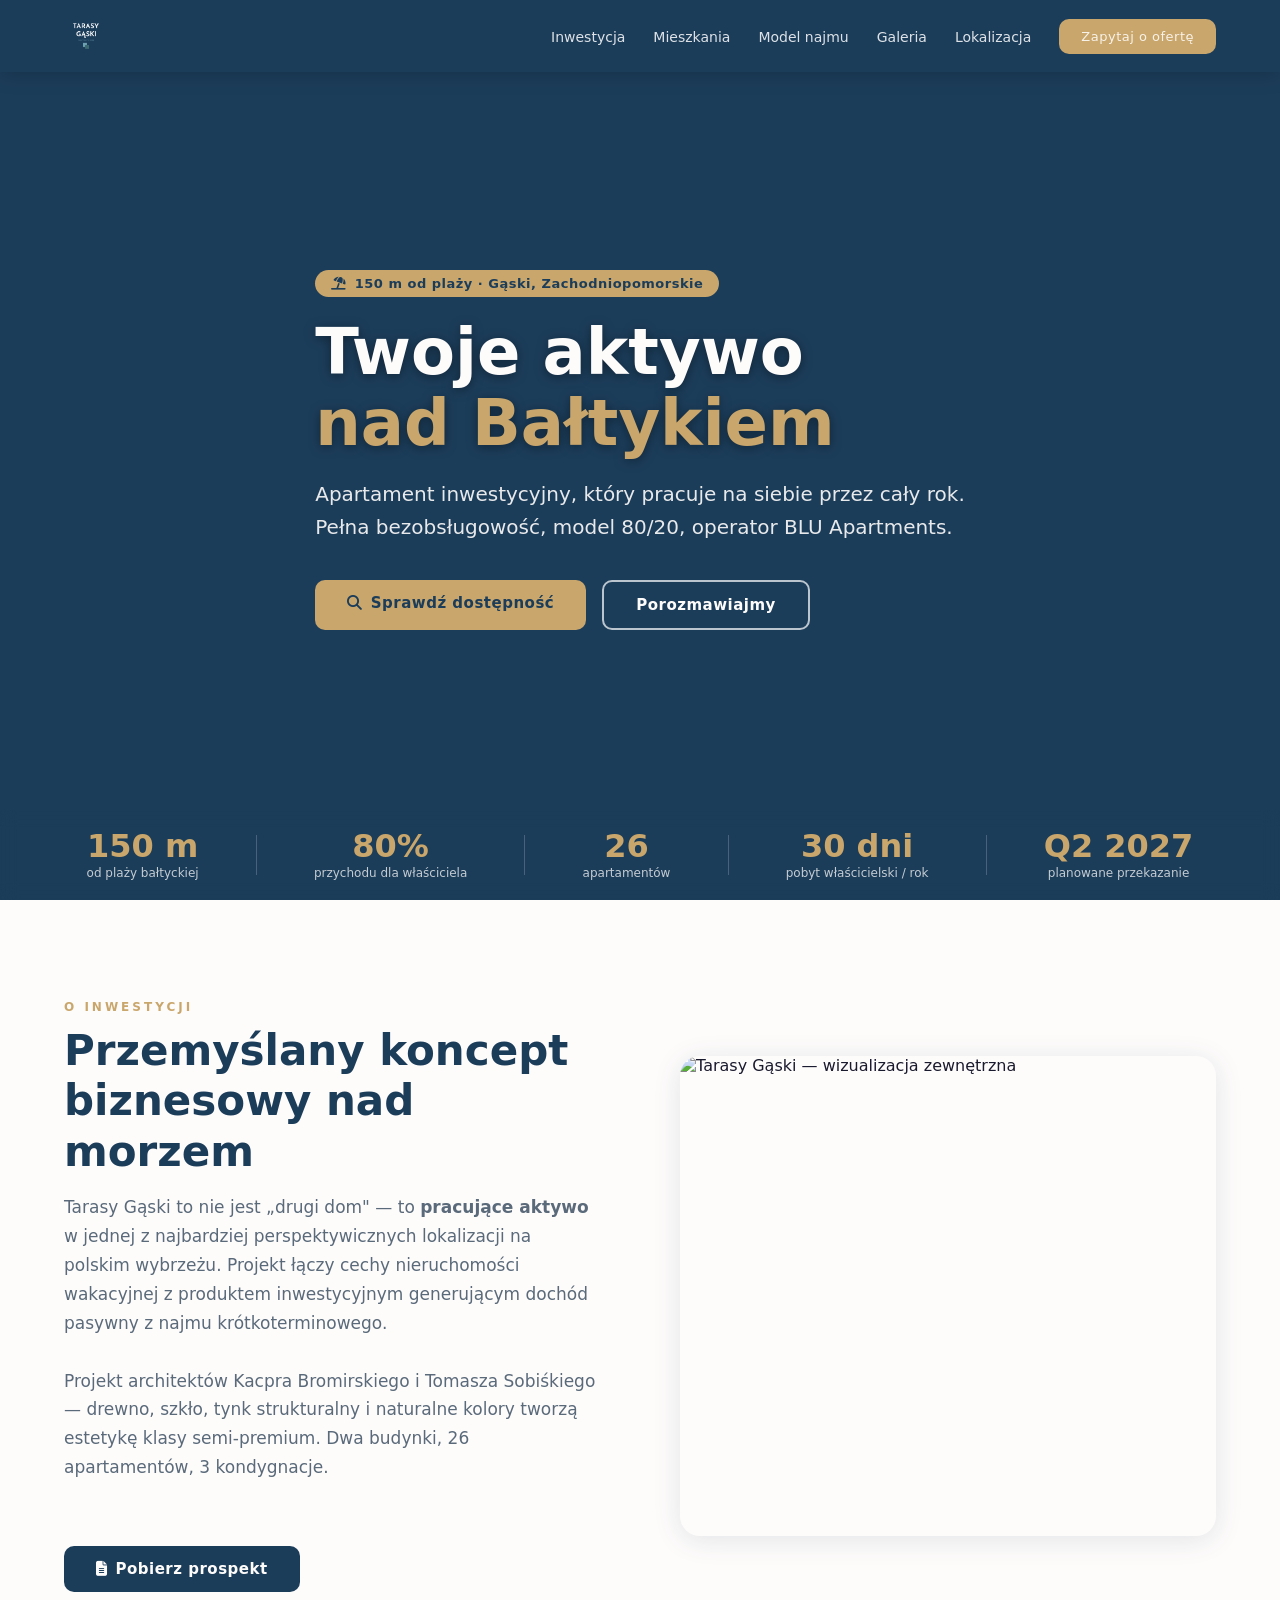
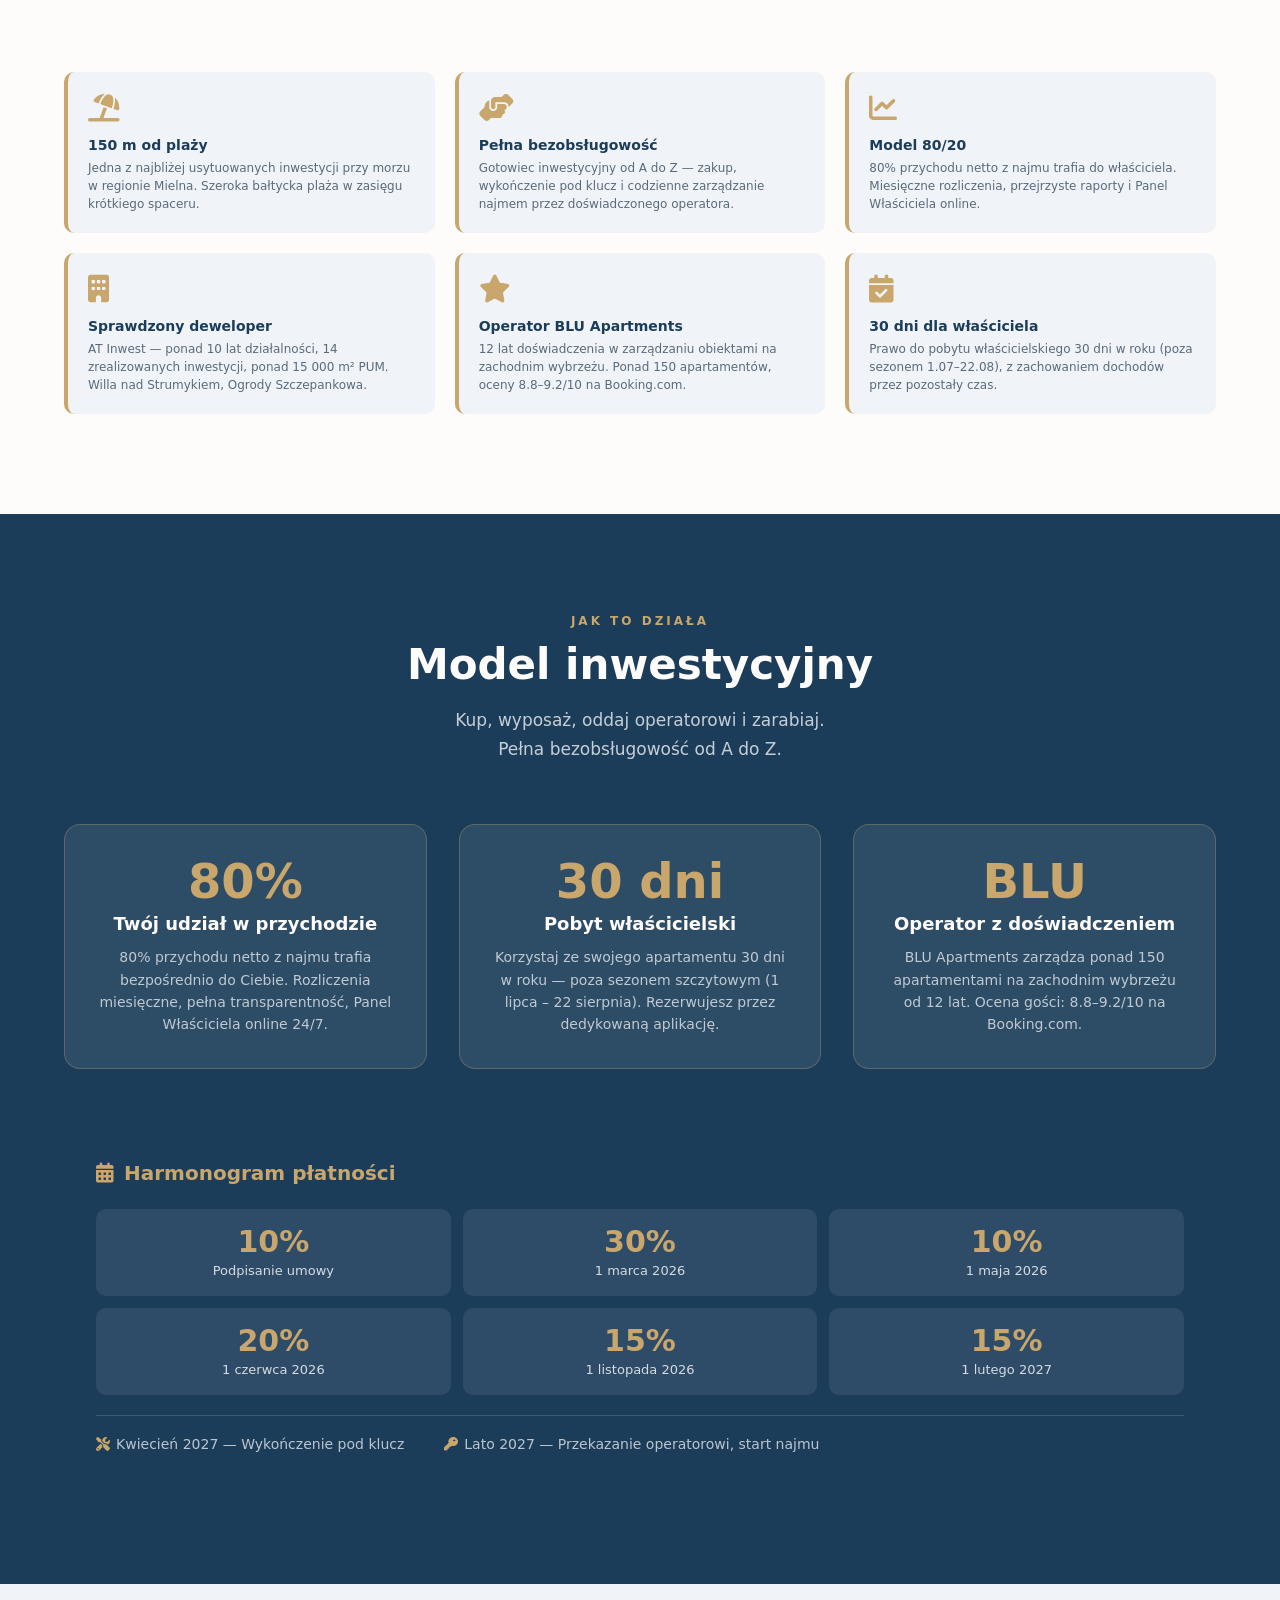
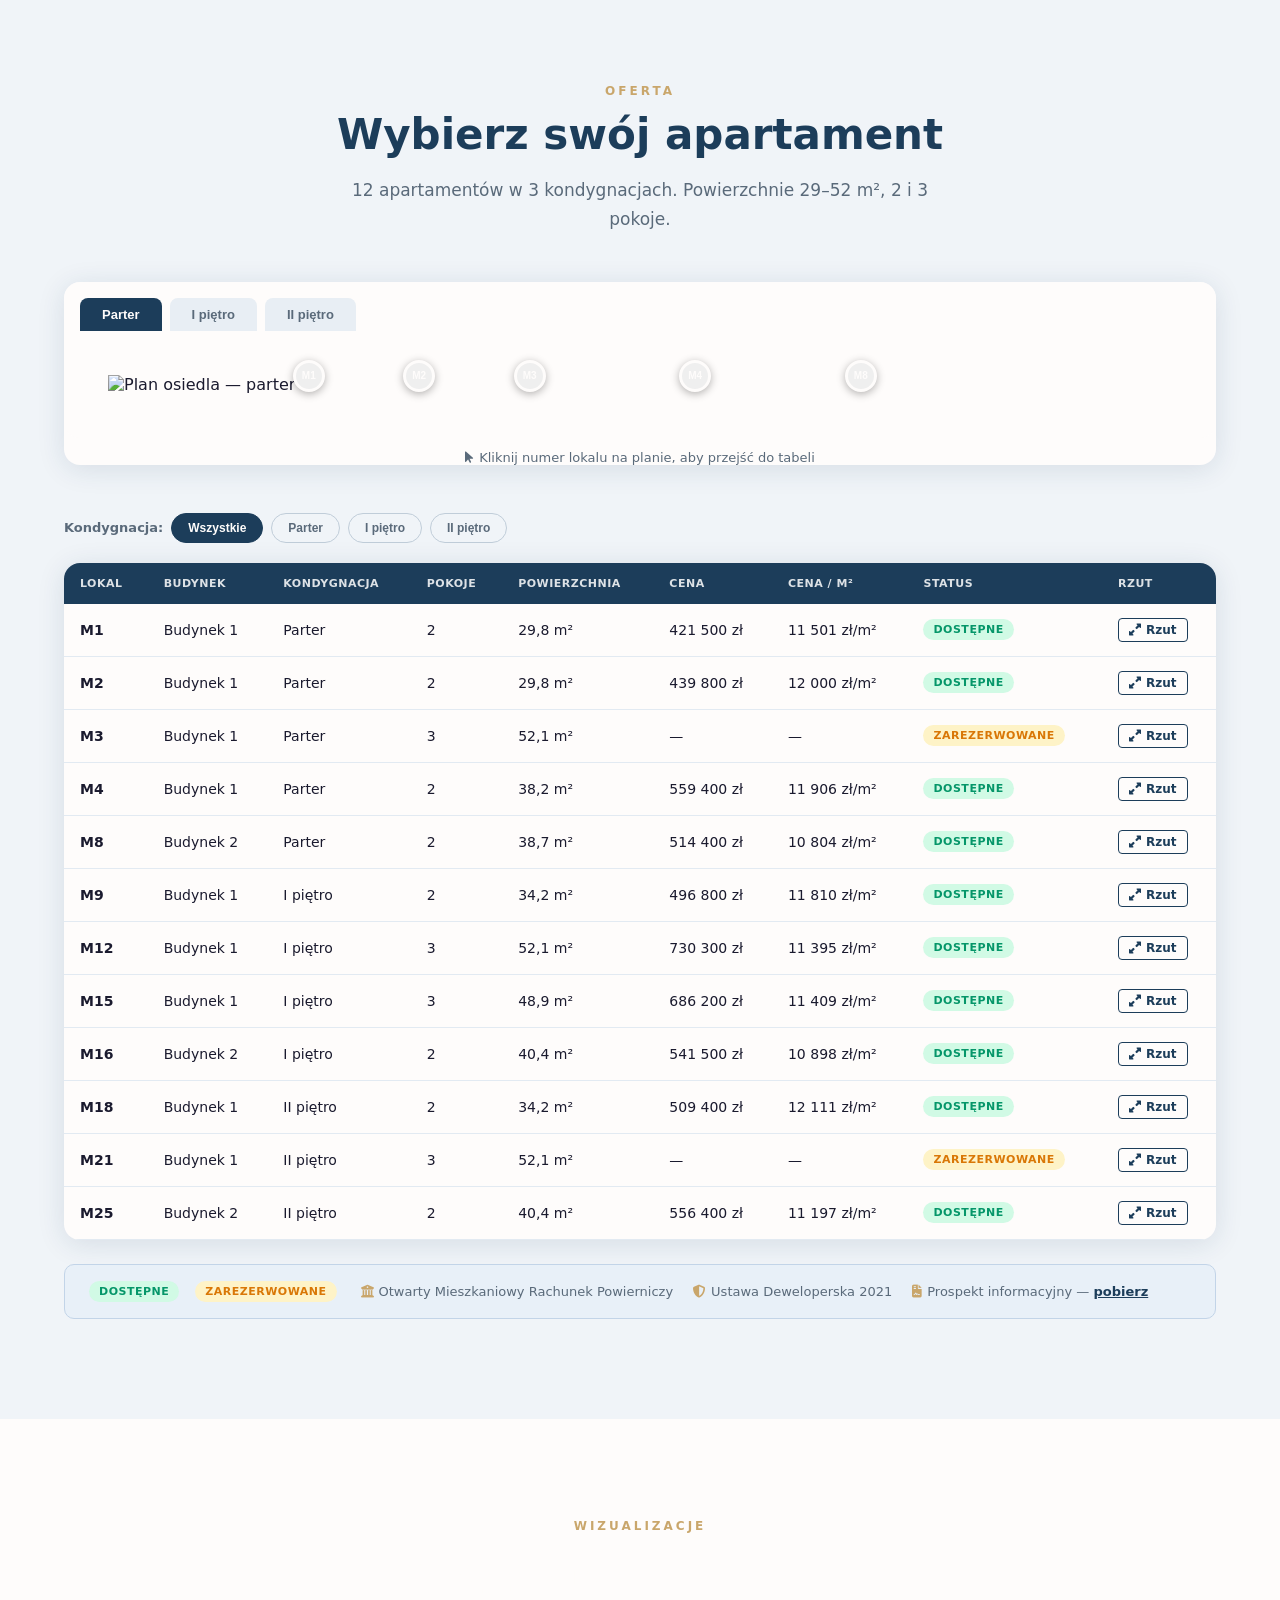
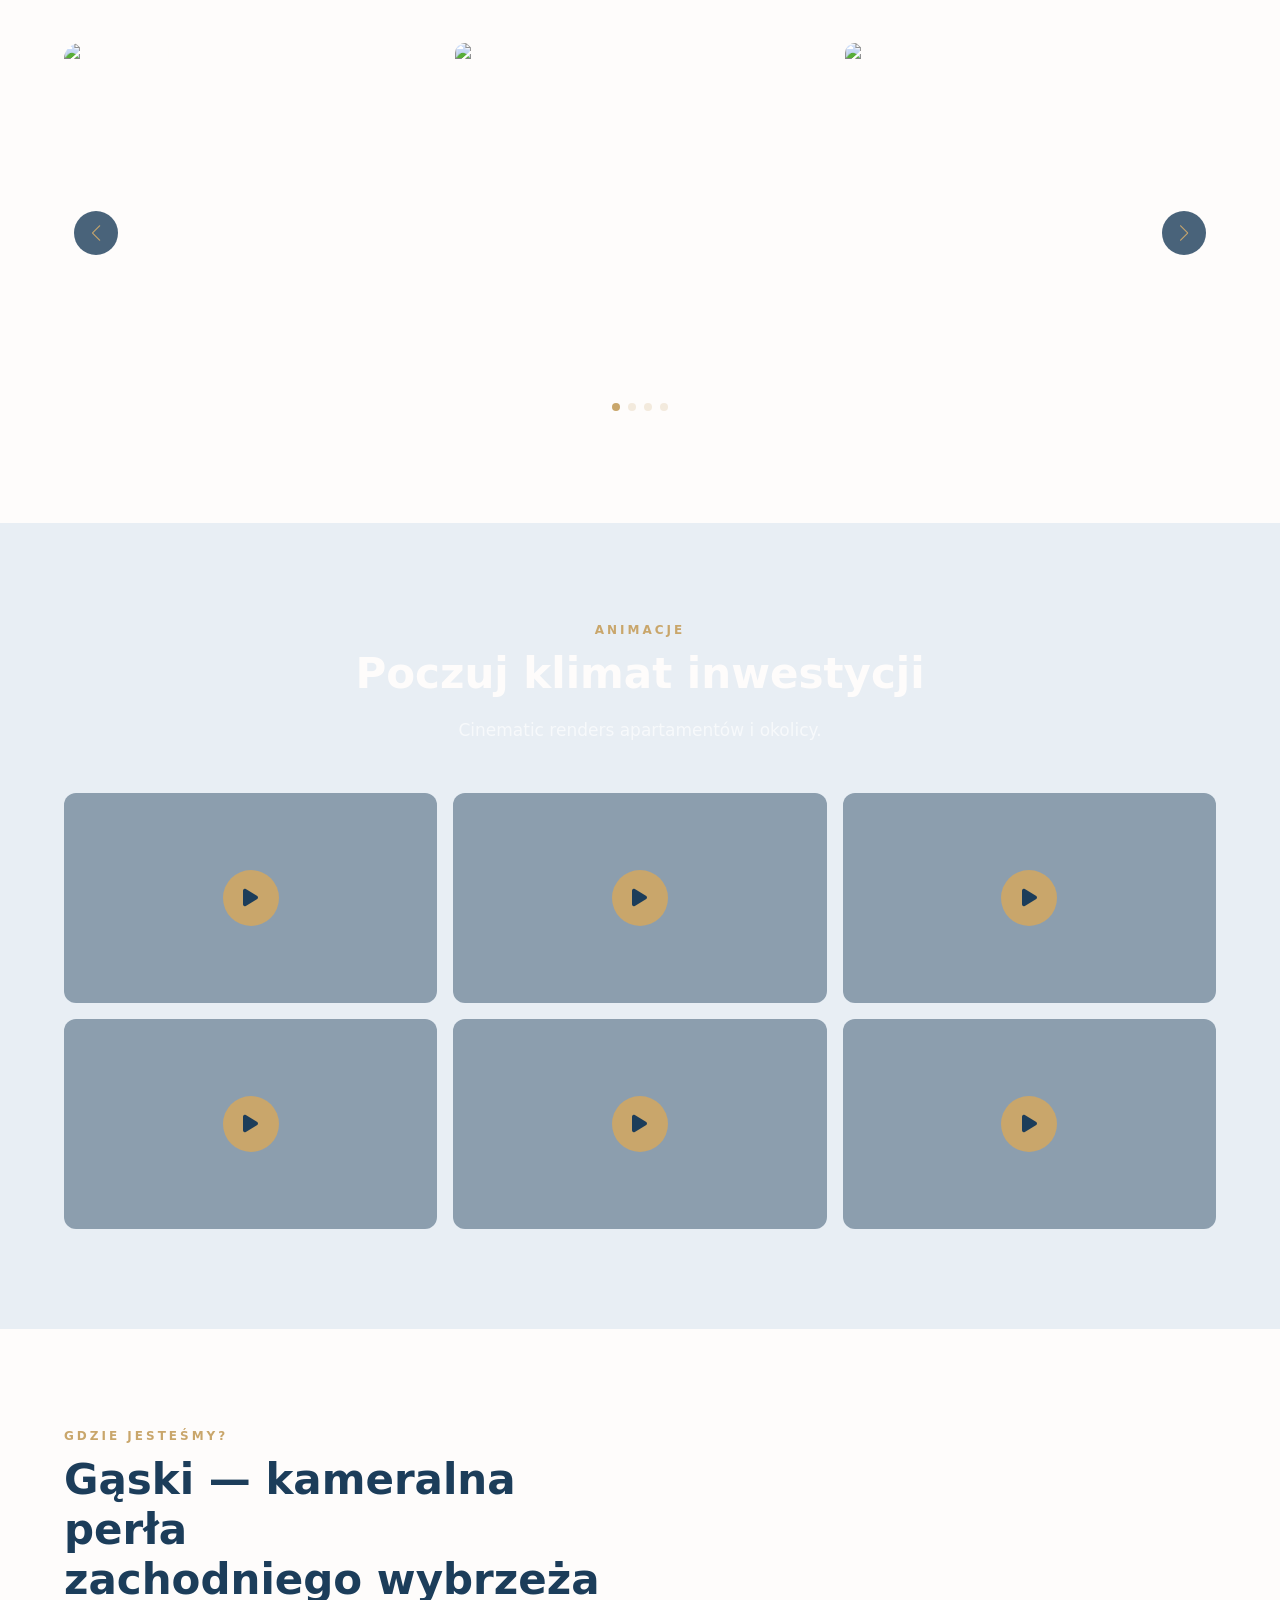
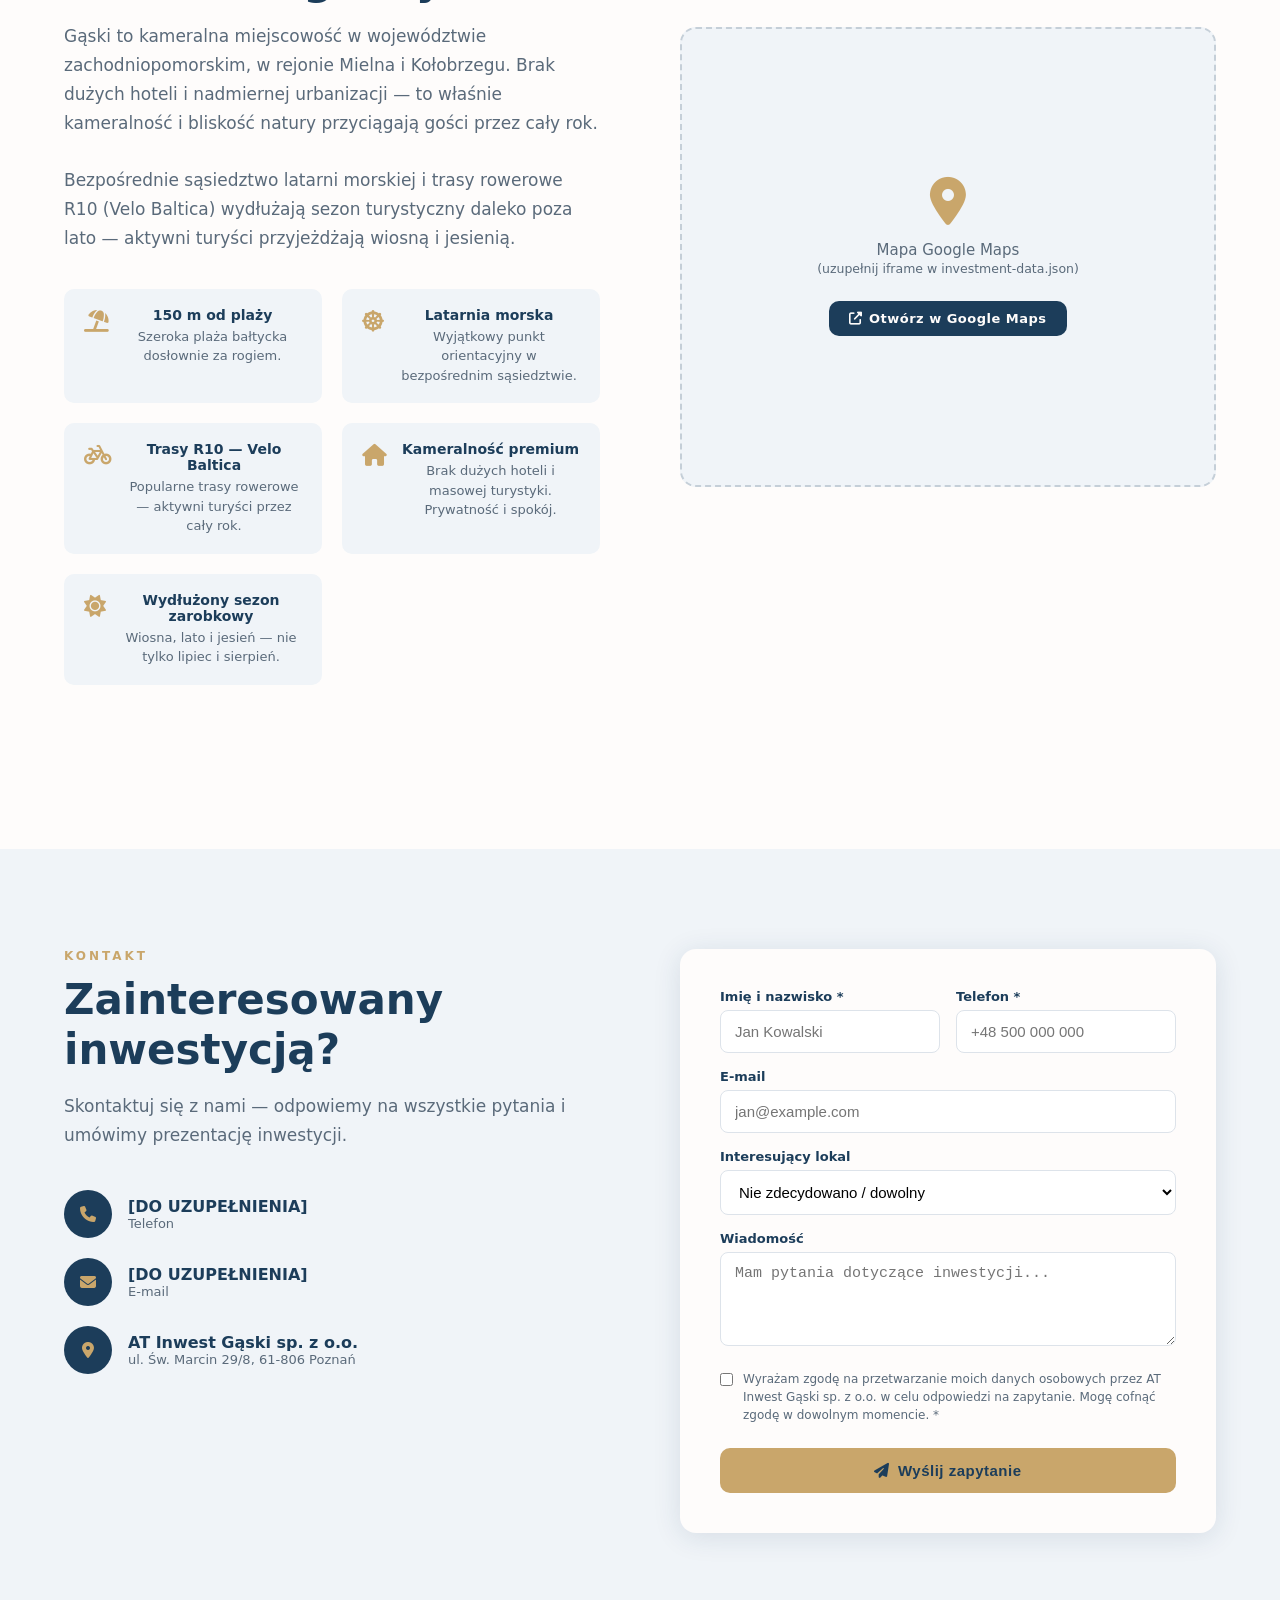
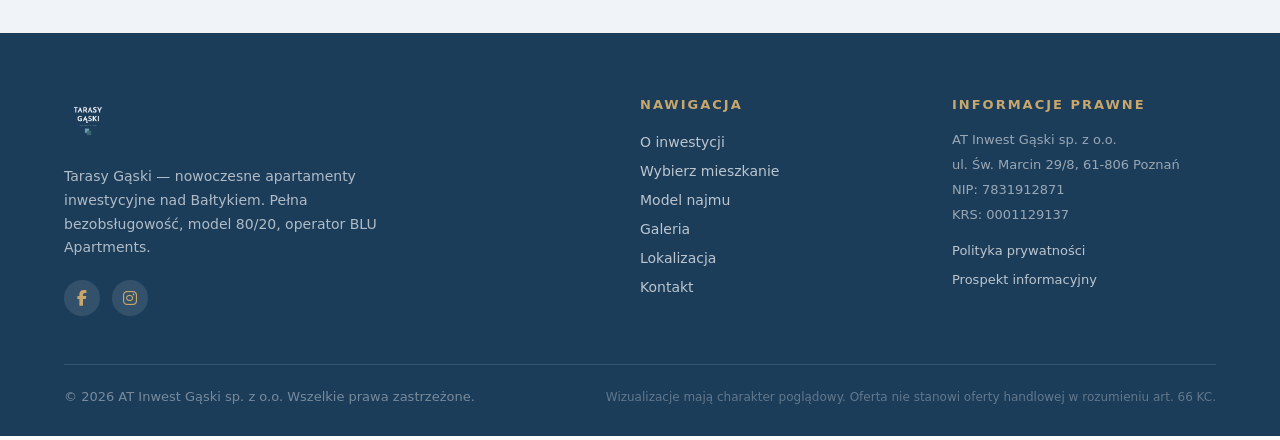
==== index.html @ 1570b7d0 "Inicjalny commit — Tarasy Gąski landing page Kompletna strona landing page dla inwestycji Tarasy Gąs" ====
<!DOCTYPE html>
<html lang="pl">
<head>
  <meta charset="UTF-8" />
  <meta name="viewport" content="width=device-width, initial-scale=1.0" />
  <title>Tarasy Gąski — Apartamenty inwestycyjne 150 m od plaży</title>
  <meta name="description" content="Tarasy Gąski — nowoczesne apartamenty inwestycyjne nad Bałtykiem. 150 m od plaży, model 80/20, operator BLU Apartments. Sprawdź dostępność." />

  <!-- Swiper CSS -->
  <link rel="stylesheet" href="https://cdn.jsdelivr.net/npm/swiper@11/swiper-bundle.min.css" />
  <!-- Font Awesome -->
  <link rel="stylesheet" href="https://cdnjs.cloudflare.com/ajax/libs/font-awesome/6.5.0/css/all.min.css" />
  <!-- Style lokalne -->
  <link rel="stylesheet" href="style.css" />
</head>
<body>

<!-- ═══════════════════════════════════════════════════════
     HEADER
     ═══════════════════════════════════════════════════════ -->
<header id="header">
  <div class="container header-inner">
    <a href="#hero" class="logo">
      <img src="galeria/02-logo/logo-biale.png" alt="Tarasy Gąski logo" />
    </a>
    <nav class="nav">
      <ul>
        <li><a href="#inwestycja">Inwestycja</a></li>
        <li><a href="#mieszkania">Mieszkania</a></li>
        <li><a href="#model">Model najmu</a></li>
        <li><a href="#galeria">Galeria</a></li>
        <li><a href="#lokalizacja">Lokalizacja</a></li>
        <li><a href="#kontakt" class="btn btn-primary" style="padding:10px 22px;font-size:13px;">Zapytaj o ofertę</a></li>
      </ul>
    </nav>
    <button class="hamburger" aria-label="Menu">
      <span></span><span></span><span></span>
    </button>
  </div>
</header>

<!-- ═══════════════════════════════════════════════════════
     HERO
     ═══════════════════════════════════════════════════════ -->
<section id="hero">
  <div class="hero-bg" style="background-image: url('galeria/01-hero/01-hero.png');"></div>
  <div class="container">
    <div class="hero-content">
      <div class="hero-badge">
        <i class="fas fa-umbrella-beach"></i>
        150 m od plaży · Gąski, Zachodniopomorskie
      </div>
      <h1>Twoje aktywo<br /><span>nad Bałtykiem</span></h1>
      <p>Apartament inwestycyjny, który pracuje na siebie przez cały rok.<br />
         Pełna bezobsługowość, model 80/20, operator BLU Apartments.</p>
      <div class="hero-buttons">
        <a href="#mieszkania" class="btn btn-primary">
          <i class="fas fa-search" style="margin-right:8px"></i>Sprawdź dostępność
        </a>
        <a href="#kontakt" class="btn btn-outline">Porozmawiajmy</a>
      </div>
    </div>
  </div>
  <div class="hero-stats">
    <div class="container">
      <div class="stats-row">
        <div class="stat">
          <div class="stat-num">150 m</div>
          <div class="stat-label">od plaży bałtyckiej</div>
        </div>
        <div class="stat-sep"></div>
        <div class="stat">
          <div class="stat-num">80%</div>
          <div class="stat-label">przychodu dla właściciela</div>
        </div>
        <div class="stat-sep"></div>
        <div class="stat">
          <div class="stat-num">26</div>
          <div class="stat-label">apartamentów</div>
        </div>
        <div class="stat-sep"></div>
        <div class="stat">
          <div class="stat-num">30 dni</div>
          <div class="stat-label">pobyt właścicielski / rok</div>
        </div>
        <div class="stat-sep"></div>
        <div class="stat">
          <div class="stat-num">Q2 2027</div>
          <div class="stat-label">planowane przekazanie</div>
        </div>
      </div>
    </div>
  </div>
</section>

<!-- ═══════════════════════════════════════════════════════
     O INWESTYCJI
     ═══════════════════════════════════════════════════════ -->
<section id="inwestycja">
  <div class="container">
    <div class="inwestycja-grid">
      <div class="inwestycja-text fade-up">
        <div class="section-label">O inwestycji</div>
        <h2 class="section-title">Przemyślany koncept<br />biznesowy nad morzem</h2>
        <div class="section-subtitle">
          <p>Tarasy Gąski to nie jest „drugi dom" — to <strong>pracujące aktywo</strong> w jednej z najbardziej perspektywicznych lokalizacji na polskim wybrzeżu. Projekt łączy cechy nieruchomości wakacyjnej z produktem inwestycyjnym generującym dochód pasywny z najmu krótkoterminowego.</p>
          <br />
          <p>Projekt architektów Kacpra Bromirskiego i Tomasza Sobiśkiego — drewno, szkło, tynk strukturalny i naturalne kolory tworzą estetykę klasy semi-premium. Dwa budynki, 26 apartamentów, 3 kondygnacje.</p>
        </div>
        <a href="#kontakt" class="btn btn-dark" style="margin-top:32px">
          <i class="fas fa-file-alt" style="margin-right:8px"></i>Pobierz prospekt
        </a>
      </div>
      <div class="inwestycja-img fade-up">
        <img src="galeria/03-o-inwestycji/03-o-inwestycji.png"
             alt="Tarasy Gąski — wizualizacja zewnętrzna"
             style="border-radius:16px; box-shadow: 0 20px 60px rgba(28,61,90,0.2);" />
      </div>
    </div>

    <!-- Feature cards -->
    <div class="features-grid" style="margin-top:80px">
      <div class="feature-card fade-up">
        <div class="feature-icon"><i class="fas fa-umbrella-beach"></i></div>
        <h3>150 m od plaży</h3>
        <p>Jedna z najbliżej usytuowanych inwestycji przy morzu w regionie Mielna. Szeroka bałtycka plaża w zasięgu krótkiego spaceru.</p>
      </div>
      <div class="feature-card fade-up">
        <div class="feature-icon"><i class="fas fa-hands-helping"></i></div>
        <h3>Pełna bezobsługowość</h3>
        <p>Gotowiec inwestycyjny od A do Z — zakup, wykończenie pod klucz i codzienne zarządzanie najmem przez doświadczonego operatora.</p>
      </div>
      <div class="feature-card fade-up">
        <div class="feature-icon"><i class="fas fa-chart-line"></i></div>
        <h3>Model 80/20</h3>
        <p>80% przychodu netto z najmu trafia do właściciela. Miesięczne rozliczenia, przejrzyste raporty i Panel Właściciela online.</p>
      </div>
      <div class="feature-card fade-up">
        <div class="feature-icon"><i class="fas fa-building"></i></div>
        <h3>Sprawdzony deweloper</h3>
        <p>AT Inwest — ponad 10 lat działalności, 14 zrealizowanych inwestycji, ponad 15 000 m² PUM. Willa nad Strumykiem, Ogrody Szczepankowa.</p>
      </div>
      <div class="feature-card fade-up">
        <div class="feature-icon"><i class="fas fa-star"></i></div>
        <h3>Operator BLU Apartments</h3>
        <p>12 lat doświadczenia w zarządzaniu obiektami na zachodnim wybrzeżu. Ponad 150 apartamentów, oceny 8.8–9.2/10 na Booking.com.</p>
      </div>
      <div class="feature-card fade-up">
        <div class="feature-icon"><i class="fas fa-calendar-check"></i></div>
        <h3>30 dni dla właściciela</h3>
        <p>Prawo do pobytu właścicielskiego 30 dni w roku (poza sezonem 1.07–22.08), z zachowaniem dochodów przez pozostały czas.</p>
      </div>
    </div>
  </div>
</section>

<!-- ═══════════════════════════════════════════════════════
     MODEL INWESTYCYJNY
     ═══════════════════════════════════════════════════════ -->
<section id="model" style="padding:100px 0; background:var(--color-primary);">
  <div class="container">
    <div style="text-align:center; margin-bottom:60px;">
      <div class="section-label" style="color:var(--color-accent);">Jak to działa</div>
      <h2 class="section-title" style="color:var(--color-white);">Model inwestycyjny</h2>
      <p class="section-subtitle" style="color:rgba(255,255,255,0.75); margin:0 auto;">Kup, wyposaż, oddaj operatorowi i zarabiaj.<br />Pełna bezobsługowość od A do Z.</p>
    </div>
    <div class="model-cards">
      <div class="model-card fade-up">
        <div class="model-num">80%</div>
        <h3>Twój udział w przychodzie</h3>
        <p>80% przychodu netto z najmu trafia bezpośrednio do Ciebie. Rozliczenia miesięczne, pełna transparentność, Panel Właściciela online 24/7.</p>
      </div>
      <div class="model-card fade-up">
        <div class="model-num">30 dni</div>
        <h3>Pobyt właścicielski</h3>
        <p>Korzystaj ze swojego apartamentu 30 dni w roku — poza sezonem szczytowym (1 lipca – 22 sierpnia). Rezerwujesz przez dedykowaną aplikację.</p>
      </div>
      <div class="model-card fade-up">
        <div class="model-num">BLU</div>
        <h3>Operator z doświadczeniem</h3>
        <p>BLU Apartments zarządza ponad 150 apartamentami na zachodnim wybrzeżu od 12 lat. Ocena gości: 8.8–9.2/10 na Booking.com.</p>
      </div>
    </div>
    <!-- Harmonogram płatności -->
    <div class="harmonogram-box fade-up" style="margin-top:60px;">
      <h3 style="color:var(--color-accent); margin-bottom:24px; font-size:20px;">
        <i class="fas fa-calendar-alt" style="margin-right:10px;"></i>Harmonogram płatności
      </h3>
      <div class="harmonogram-grid">
        <div class="harmonogram-item">
          <div class="harmonogram-pct">10%</div>
          <div class="harmonogram-date">Podpisanie umowy</div>
        </div>
        <div class="harmonogram-item">
          <div class="harmonogram-pct">30%</div>
          <div class="harmonogram-date">1 marca 2026</div>
        </div>
        <div class="harmonogram-item">
          <div class="harmonogram-pct">10%</div>
          <div class="harmonogram-date">1 maja 2026</div>
        </div>
        <div class="harmonogram-item">
          <div class="harmonogram-pct">20%</div>
          <div class="harmonogram-date">1 czerwca 2026</div>
        </div>
        <div class="harmonogram-item">
          <div class="harmonogram-pct">15%</div>
          <div class="harmonogram-date">1 listopada 2026</div>
        </div>
        <div class="harmonogram-item">
          <div class="harmonogram-pct">15%</div>
          <div class="harmonogram-date">1 lutego 2027</div>
        </div>
      </div>
      <div style="margin-top:20px; padding-top:20px; border-top:1px solid rgba(255,255,255,0.15); color:rgba(255,255,255,0.7); font-size:14px; display:flex; gap:40px; flex-wrap:wrap;">
        <span><i class="fas fa-tools" style="color:var(--color-accent); margin-right:6px;"></i>Kwiecień 2027 — Wykończenie pod klucz</span>
        <span><i class="fas fa-key" style="color:var(--color-accent); margin-right:6px;"></i>Lato 2027 — Przekazanie operatorowi, start najmu</span>
      </div>
    </div>
  </div>
</section>

<!-- ═══════════════════════════════════════════════════════
     WYBIERZ MIESZKANIE
     ═══════════════════════════════════════════════════════ -->
<section id="mieszkania" style="padding:100px 0; background:var(--color-bg);">
  <div class="container">
    <div style="text-align:center; margin-bottom:48px;" class="fade-up">
      <div class="section-label">Oferta</div>
      <h2 class="section-title">Wybierz swój apartament</h2>
      <p class="section-subtitle" style="margin:0 auto;">12 apartamentów w 3 kondygnacjach. Powierzchnie 29–52 m², 2 i 3 pokoje.</p>
    </div>

    <!-- Plan osiedla z zakładkami kondygnacji -->
    <div class="plan-wrapper fade-up" style="margin-bottom:48px;">
      <div class="floor-tabs">
        <button class="floor-tab active" data-floor="parter">Parter</button>
        <button class="floor-tab" data-floor="I piętro">I piętro</button>
        <button class="floor-tab" data-floor="II piętro">II piętro</button>
      </div>
      <div class="plan-container">
        <!-- Parter -->
        <div class="floor-plan-img active" data-floor="parter" style="position:relative;">
          <img src="galeria/05-plan-osiedla/plan-osiedla.svg" alt="Plan osiedla — parter" />
          <button class="hotspot" data-lokal="M1" style="left:20%;top:35%;">M1</button>
          <button class="hotspot" data-lokal="M2" style="left:30%;top:35%;">M2</button>
          <button class="hotspot" data-lokal="M3" style="left:40%;top:35%;">M3</button>
          <button class="hotspot" data-lokal="M4" style="left:55%;top:35%;">M4</button>
          <button class="hotspot" data-lokal="M8" style="left:70%;top:35%;">M8</button>
        </div>
        <!-- I piętro -->
        <div class="floor-plan-img" data-floor="I piętro" style="position:relative;">
          <img src="galeria/07-rzuty/1-pietro.svg" alt="Rzut I piętra" />
          <button class="hotspot" data-lokal="M9"  style="left:20%;top:50%;">M9</button>
          <button class="hotspot" data-lokal="M12" style="left:35%;top:50%;">M12</button>
          <button class="hotspot" data-lokal="M15" style="left:52%;top:50%;">M15</button>
          <button class="hotspot" data-lokal="M16" style="left:70%;top:50%;">M16</button>
        </div>
        <!-- II piętro -->
        <div class="floor-plan-img" data-floor="II piętro" style="position:relative;">
          <img src="galeria/07-rzuty/2-pietro.svg" alt="Rzut II piętra" />
          <button class="hotspot" data-lokal="M18" style="left:20%;top:65%;">M18</button>
          <button class="hotspot" data-lokal="M21" style="left:38%;top:65%;">M21</button>
          <button class="hotspot" data-lokal="M25" style="left:65%;top:65%;">M25</button>
        </div>
      </div>
      <p style="text-align:center; color:var(--color-muted); font-size:13px; margin-top:12px;">
        <i class="fas fa-mouse-pointer" style="margin-right:6px;"></i>Kliknij numer lokalu na planie, aby przejść do tabeli
      </p>
    </div>

    <!-- Filtry tabeli -->
    <div style="display:flex; gap:10px; flex-wrap:wrap; margin-bottom:20px;" class="fade-up">
      <div style="display:flex; gap:8px; align-items:center; margin-right:16px;">
        <span style="font-size:13px; color:var(--color-muted); font-weight:600;">Kondygnacja:</span>
        <button class="filter-btn active" data-filter="all">Wszystkie</button>
        <button class="filter-btn" data-filter="parter">Parter</button>
        <button class="filter-btn" data-filter="I piętro">I piętro</button>
        <button class="filter-btn" data-filter="II piętro">II piętro</button>
      </div>
    </div>

    <!-- Tabela lokali -->
    <div class="table-wrap fade-up">
      <table class="ceny-table">
        <thead>
          <tr>
            <th>Lokal</th>
            <th>Budynek</th>
            <th>Kondygnacja</th>
            <th>Pokoje</th>
            <th>Powierzchnia</th>
            <th>Cena</th>
            <th>Cena / m²</th>
            <th>Status</th>
            <th>Rzut</th>
          </tr>
        </thead>
        <tbody>
          <!-- Parter -->
          <tr data-lokal="M1" data-status="dostepne" data-floor="parter">
            <td><strong>M1</strong></td>
            <td>Budynek 1</td>
            <td>Parter</td>
            <td>2</td>
            <td>29,8 m²</td>
            <td>421&nbsp;500 zł</td>
            <td>11&nbsp;501 zł/m²</td>
            <td><span class="badge badge-available">Dostępne</span></td>
            <td><a href="galeria/07-rzuty/parter.svg" target="_blank" class="rzut-link"><i class="fas fa-expand-alt"></i> Rzut</a></td>
          </tr>
          <tr data-lokal="M2" data-status="dostepne" data-floor="parter">
            <td><strong>M2</strong></td>
            <td>Budynek 1</td>
            <td>Parter</td>
            <td>2</td>
            <td>29,8 m²</td>
            <td>439&nbsp;800 zł</td>
            <td>12&nbsp;000 zł/m²</td>
            <td><span class="badge badge-available">Dostępne</span></td>
            <td><a href="galeria/07-rzuty/parter.svg" target="_blank" class="rzut-link"><i class="fas fa-expand-alt"></i> Rzut</a></td>
          </tr>
          <tr data-lokal="M3" data-status="zarezerwowane" data-floor="parter">
            <td><strong>M3</strong></td>
            <td>Budynek 1</td>
            <td>Parter</td>
            <td>3</td>
            <td>52,1 m²</td>
            <td>—</td>
            <td>—</td>
            <td><span class="badge badge-reserved">Zarezerwowane</span></td>
            <td><a href="galeria/07-rzuty/parter.svg" target="_blank" class="rzut-link"><i class="fas fa-expand-alt"></i> Rzut</a></td>
          </tr>
          <tr data-lokal="M4" data-status="dostepne" data-floor="parter">
            <td><strong>M4</strong></td>
            <td>Budynek 1</td>
            <td>Parter</td>
            <td>2</td>
            <td>38,2 m²</td>
            <td>559&nbsp;400 zł</td>
            <td>11&nbsp;906 zł/m²</td>
            <td><span class="badge badge-available">Dostępne</span></td>
            <td><a href="galeria/07-rzuty/parter.svg" target="_blank" class="rzut-link"><i class="fas fa-expand-alt"></i> Rzut</a></td>
          </tr>
          <tr data-lokal="M8" data-status="dostepne" data-floor="parter">
            <td><strong>M8</strong></td>
            <td>Budynek 2</td>
            <td>Parter</td>
            <td>2</td>
            <td>38,7 m²</td>
            <td>514&nbsp;400 zł</td>
            <td>10&nbsp;804 zł/m²</td>
            <td><span class="badge badge-available">Dostępne</span></td>
            <td><a href="galeria/07-rzuty/parter.svg" target="_blank" class="rzut-link"><i class="fas fa-expand-alt"></i> Rzut</a></td>
          </tr>
          <!-- I piętro -->
          <tr data-lokal="M9" data-status="dostepne" data-floor="I piętro">
            <td><strong>M9</strong></td>
            <td>Budynek 1</td>
            <td>I piętro</td>
            <td>2</td>
            <td>34,2 m²</td>
            <td>496&nbsp;800 zł</td>
            <td>11&nbsp;810 zł/m²</td>
            <td><span class="badge badge-available">Dostępne</span></td>
            <td><a href="galeria/07-rzuty/1-pietro.svg" target="_blank" class="rzut-link"><i class="fas fa-expand-alt"></i> Rzut</a></td>
          </tr>
          <tr data-lokal="M12" data-status="dostepne" data-floor="I piętro">
            <td><strong>M12</strong></td>
            <td>Budynek 1</td>
            <td>I piętro</td>
            <td>3</td>
            <td>52,1 m²</td>
            <td>730&nbsp;300 zł</td>
            <td>11&nbsp;395 zł/m²</td>
            <td><span class="badge badge-available">Dostępne</span></td>
            <td><a href="galeria/07-rzuty/1-pietro.svg" target="_blank" class="rzut-link"><i class="fas fa-expand-alt"></i> Rzut</a></td>
          </tr>
          <tr data-lokal="M15" data-status="dostepne" data-floor="I piętro">
            <td><strong>M15</strong></td>
            <td>Budynek 1</td>
            <td>I piętro</td>
            <td>3</td>
            <td>48,9 m²</td>
            <td>686&nbsp;200 zł</td>
            <td>11&nbsp;409 zł/m²</td>
            <td><span class="badge badge-available">Dostępne</span></td>
            <td><a href="galeria/07-rzuty/1-pietro.svg" target="_blank" class="rzut-link"><i class="fas fa-expand-alt"></i> Rzut</a></td>
          </tr>
          <tr data-lokal="M16" data-status="dostepne" data-floor="I piętro">
            <td><strong>M16</strong></td>
            <td>Budynek 2</td>
            <td>I piętro</td>
            <td>2</td>
            <td>40,4 m²</td>
            <td>541&nbsp;500 zł</td>
            <td>10&nbsp;898 zł/m²</td>
            <td><span class="badge badge-available">Dostępne</span></td>
            <td><a href="galeria/07-rzuty/1-pietro.svg" target="_blank" class="rzut-link"><i class="fas fa-expand-alt"></i> Rzut</a></td>
          </tr>
          <!-- II piętro -->
          <tr data-lokal="M18" data-status="dostepne" data-floor="II piętro">
            <td><strong>M18</strong></td>
            <td>Budynek 1</td>
            <td>II piętro</td>
            <td>2</td>
            <td>34,2 m²</td>
            <td>509&nbsp;400 zł</td>
            <td>12&nbsp;111 zł/m²</td>
            <td><span class="badge badge-available">Dostępne</span></td>
            <td><a href="galeria/07-rzuty/2-pietro.svg" target="_blank" class="rzut-link"><i class="fas fa-expand-alt"></i> Rzut</a></td>
          </tr>
          <tr data-lokal="M21" data-status="zarezerwowane" data-floor="II piętro">
            <td><strong>M21</strong></td>
            <td>Budynek 1</td>
            <td>II piętro</td>
            <td>3</td>
            <td>52,1 m²</td>
            <td>—</td>
            <td>—</td>
            <td><span class="badge badge-reserved">Zarezerwowane</span></td>
            <td><a href="galeria/07-rzuty/2-pietro.svg" target="_blank" class="rzut-link"><i class="fas fa-expand-alt"></i> Rzut</a></td>
          </tr>
          <tr data-lokal="M25" data-status="dostepne" data-floor="II piętro">
            <td><strong>M25</strong></td>
            <td>Budynek 2</td>
            <td>II piętro</td>
            <td>2</td>
            <td>40,4 m²</td>
            <td>556&nbsp;400 zł</td>
            <td>11&nbsp;197 zł/m²</td>
            <td><span class="badge badge-available">Dostępne</span></td>
            <td><a href="galeria/07-rzuty/2-pietro.svg" target="_blank" class="rzut-link"><i class="fas fa-expand-alt"></i> Rzut</a></td>
          </tr>
        </tbody>
      </table>
    </div>

    <!-- Legenda + info ustawa deweloperska -->
    <div class="ustawa-bar fade-up" style="margin-top:24px;">
      <div style="display:flex; gap:24px; align-items:center; flex-wrap:wrap;">
        <div style="display:flex; gap:16px; align-items:center;">
          <span><span class="badge badge-available">Dostępne</span></span>
          <span><span class="badge badge-reserved">Zarezerwowane</span></span>
        </div>
        <div style="display:flex; gap:20px; flex-wrap:wrap; font-size:13px; color:var(--color-muted);">
          <span><i class="fas fa-university" style="color:var(--color-accent); margin-right:5px;"></i>Otwarty Mieszkaniowy Rachunek Powierniczy</span>
          <span><i class="fas fa-shield-alt" style="color:var(--color-accent); margin-right:5px;"></i>Ustawa Deweloperska 2021</span>
          <span><i class="fas fa-file-contract" style="color:var(--color-accent); margin-right:5px;"></i>Prospekt informacyjny — <a href="#kontakt" style="color:var(--color-primary); font-weight:600;">pobierz</a></span>
        </div>
      </div>
    </div>
  </div>
</section>

<!-- ═══════════════════════════════════════════════════════
     GALERIA
     ═══════════════════════════════════════════════════════ -->
<section id="galeria" style="padding:100px 0; background:var(--color-white);">
  <div class="container">
    <div style="text-align:center; margin-bottom:48px;" class="fade-up">
      <div class="section-label">Wizualizacje</div>
      <h2 class="section-title">Jak wygląda inwestycja?</h2>
    </div>
    <div class="swiper mySwiper fade-up">
      <div class="swiper-wrapper">
        <div class="swiper-slide">
          <img src="galeria/04-wizualizacje/01-galeria.png" alt="Tarasy Gąski — wizualizacja 1"
               style="width:100%; height:380px; object-fit:cover; border-radius:var(--radius);" />
        </div>
        <div class="swiper-slide">
          <img src="galeria/04-wizualizacje/02-galeria.png" alt="Tarasy Gąski — wizualizacja 2"
               style="width:100%; height:380px; object-fit:cover; border-radius:var(--radius);" />
        </div>
        <div class="swiper-slide">
          <img src="galeria/04-wizualizacje/03-galeria.png" alt="Tarasy Gąski — wizualizacja 3"
               style="width:100%; height:380px; object-fit:cover; border-radius:var(--radius);" />
        </div>
        <div class="swiper-slide">
          <img src="galeria/04-wizualizacje/04-wizualizacja-glowna.png" alt="Tarasy Gąski — wizualizacja główna"
               style="width:100%; height:380px; object-fit:cover; border-radius:var(--radius);" />
        </div>
      </div>
      <div class="swiper-button-prev"></div>
      <div class="swiper-button-next"></div>
      <div class="swiper-pagination"></div>
    </div>
  </div>
</section>

<!-- ═══════════════════════════════════════════════════════
     WIDEO — animacje cinematic
     ═══════════════════════════════════════════════════════ -->
<section id="wideo" style="padding:100px 0; background:var(--color-bg2);">
  <div class="container">
    <div style="text-align:center; margin-bottom:48px;" class="fade-up">
      <div class="section-label">Animacje</div>
      <h2 class="section-title">Poczuj klimat inwestycji</h2>
      <p class="section-subtitle" style="margin:0 auto;">Cinematic renders apartamentów i okolicy.</p>
    </div>
    <div class="video-grid fade-up">
      <div class="video-card">
        <video src="galeria/wizki-ruchome/Cinematic_residential_courtyar_Kling_O3_03692.mp4" muted loop playsinline preload="metadata"></video>
        <div class="video-overlay">
          <button class="play-btn"><i class="fas fa-play"></i></button>
        </div>
      </div>
      <div class="video-card">
        <video src="galeria/wizki-ruchome/Cinematic_residential_courtyar_Kling_O3_45084.mp4" muted loop playsinline preload="metadata"></video>
        <div class="video-overlay">
          <button class="play-btn"><i class="fas fa-play"></i></button>
        </div>
      </div>
      <div class="video-card">
        <video src="galeria/wizki-ruchome/Cinematic_residential_garden_s_Kling_O3_80852.mp4" muted loop playsinline preload="metadata"></video>
        <div class="video-overlay">
          <button class="play-btn"><i class="fas fa-play"></i></button>
        </div>
      </div>
      <div class="video-card">
        <video src="galeria/wizki-ruchome/Cinematic_residential_parking__Kling_O3_74913.mp4" muted loop playsinline preload="metadata"></video>
        <div class="video-overlay">
          <button class="play-btn"><i class="fas fa-play"></i></button>
        </div>
      </div>
      <div class="video-card">
        <video src="galeria/wizki-ruchome/Cinematic_residential_scene_Th_Kling_O3_87290.mp4" muted loop playsinline preload="metadata"></video>
        <div class="video-overlay">
          <button class="play-btn"><i class="fas fa-play"></i></button>
        </div>
      </div>
      <div class="video-card">
        <video src="galeria/wizki-ruchome/Cinematic_residential_street_s_Kling_O3_09980.mp4" muted loop playsinline preload="metadata"></video>
        <div class="video-overlay">
          <button class="play-btn"><i class="fas fa-play"></i></button>
        </div>
      </div>
    </div>
  </div>
</section>

<!-- ═══════════════════════════════════════════════════════
     LOKALIZACJA
     ═══════════════════════════════════════════════════════ -->
<section id="lokalizacja" style="padding:100px 0; background:var(--color-white);">
  <div class="container">
    <div class="inwestycja-grid" style="margin-bottom:64px;">
      <div class="fade-up">
        <div class="section-label">Gdzie jesteśmy?</div>
        <h2 class="section-title">Gąski — kameralna perła<br />zachodniego wybrzeża</h2>
        <div class="section-subtitle">
          <p>Gąski to kameralna miejscowość w województwie zachodniopomorskim, w rejonie Mielna i Kołobrzegu. Brak dużych hoteli i nadmiernej urbanizacji — to właśnie kameralność i bliskość natury przyciągają gości przez cały rok.</p>
          <br />
          <p>Bezpośrednie sąsiedztwo latarni morskiej i trasy rowerowe R10 (Velo Baltica) wydłużają sezon turystyczny daleko poza lato — aktywni turyści przyjeżdżają wiosną i jesienią.</p>
        </div>
        <div class="lok-atuty" style="margin-top:36px;">
          <div class="lok-atut">
            <div class="lok-atut-icon"><i class="fas fa-umbrella-beach"></i></div>
            <div>
              <strong>150 m od plaży</strong>
              <p>Szeroka plaża bałtycka dosłownie za rogiem.</p>
            </div>
          </div>
          <div class="lok-atut">
            <div class="lok-atut-icon"><i class="fas fa-dharmachakra"></i></div>
            <div>
              <strong>Latarnia morska</strong>
              <p>Wyjątkowy punkt orientacyjny w bezpośrednim sąsiedztwie.</p>
            </div>
          </div>
          <div class="lok-atut">
            <div class="lok-atut-icon"><i class="fas fa-bicycle"></i></div>
            <div>
              <strong>Trasy R10 — Velo Baltica</strong>
              <p>Popularne trasy rowerowe — aktywni turyści przez cały rok.</p>
            </div>
          </div>
          <div class="lok-atut">
            <div class="lok-atut-icon"><i class="fas fa-home"></i></div>
            <div>
              <strong>Kameralność premium</strong>
              <p>Brak dużych hoteli i masowej turystyki. Prywatność i spokój.</p>
            </div>
          </div>
          <div class="lok-atut">
            <div class="lok-atut-icon"><i class="fas fa-sun"></i></div>
            <div>
              <strong>Wydłużony sezon zarobkowy</strong>
              <p>Wiosna, lato i jesień — nie tylko lipiec i sierpień.</p>
            </div>
          </div>
        </div>
      </div>
      <div class="fade-up">
        <!-- Mapa Google (placeholder do uzupełnienia) -->
        <div style="background:var(--color-bg); border-radius:16px; overflow:hidden; height:460px; display:flex; align-items:center; justify-content:center; border:2px dashed rgba(28,61,90,0.2); flex-direction:column; gap:16px;">
          <i class="fas fa-map-marker-alt" style="font-size:48px; color:var(--color-accent);"></i>
          <p style="color:var(--color-muted); font-size:15px; text-align:center;">
            Mapa Google Maps<br />
            <small>(uzupełnij iframe w investment-data.json)</small>
          </p>
          <a href="https://maps.google.com/?q=Gąski+zachodniopomorskie" target="_blank" class="btn btn-dark" style="margin-top:8px; padding:10px 20px; font-size:13px;">
            <i class="fas fa-external-link-alt" style="margin-right:6px;"></i>Otwórz w Google Maps
          </a>
        </div>
      </div>
    </div>
  </div>
</section>

<!-- ═══════════════════════════════════════════════════════
     KONTAKT
     ═══════════════════════════════════════════════════════ -->
<section id="kontakt" style="padding:100px 0; background:var(--color-bg);">
  <div class="container">
    <div style="display:grid; grid-template-columns:1fr 1fr; gap:80px; align-items:start;">
      <div class="fade-up">
        <div class="section-label">Kontakt</div>
        <h2 class="section-title">Zainteresowany<br />inwestycją?</h2>
        <p class="section-subtitle" style="margin-bottom:40px;">Skontaktuj się z nami — odpowiemy na wszystkie pytania i umówimy prezentację inwestycji.</p>
        <div style="display:flex; flex-direction:column; gap:20px;">
          <div style="display:flex; align-items:center; gap:16px;">
            <div style="width:48px; height:48px; background:var(--color-primary); border-radius:50%; display:flex; align-items:center; justify-content:center; flex-shrink:0;">
              <i class="fas fa-phone" style="color:var(--color-accent);"></i>
            </div>
            <div>
              <div style="font-weight:700; color:var(--color-primary);">[DO UZUPEŁNIENIA]</div>
              <div style="font-size:13px; color:var(--color-muted);">Telefon</div>
            </div>
          </div>
          <div style="display:flex; align-items:center; gap:16px;">
            <div style="width:48px; height:48px; background:var(--color-primary); border-radius:50%; display:flex; align-items:center; justify-content:center; flex-shrink:0;">
              <i class="fas fa-envelope" style="color:var(--color-accent);"></i>
            </div>
            <div>
              <div style="font-weight:700; color:var(--color-primary);">[DO UZUPEŁNIENIA]</div>
              <div style="font-size:13px; color:var(--color-muted);">E-mail</div>
            </div>
          </div>
          <div style="display:flex; align-items:center; gap:16px;">
            <div style="width:48px; height:48px; background:var(--color-primary); border-radius:50%; display:flex; align-items:center; justify-content:center; flex-shrink:0;">
              <i class="fas fa-map-marker-alt" style="color:var(--color-accent);"></i>
            </div>
            <div>
              <div style="font-weight:700; color:var(--color-primary);">AT Inwest Gąski sp. z o.o.</div>
              <div style="font-size:13px; color:var(--color-muted);">ul. Św. Marcin 29/8, 61-806 Poznań</div>
            </div>
          </div>
        </div>
      </div>
      <div class="fade-up">
        <div style="background:var(--color-white); border-radius:16px; padding:40px; box-shadow:var(--shadow);">
          <form id="kontakt-form" novalidate>
            <div style="display:grid; grid-template-columns:1fr 1fr; gap:16px; margin-bottom:16px;">
              <div>
                <label style="font-size:13px; font-weight:600; color:var(--color-primary); display:block; margin-bottom:6px;">Imię i nazwisko *</label>
                <input type="text" required placeholder="Jan Kowalski"
                       style="width:100%; padding:12px 14px; border:1.5px solid #dde3ea; border-radius:8px; font-size:15px; outline:none; transition:border 0.2s;"
                       onfocus="this.style.borderColor='var(--color-primary)'" onblur="this.style.borderColor='#dde3ea'" />
              </div>
              <div>
                <label style="font-size:13px; font-weight:600; color:var(--color-primary); display:block; margin-bottom:6px;">Telefon *</label>
                <input type="tel" required placeholder="+48 500 000 000"
                       style="width:100%; padding:12px 14px; border:1.5px solid #dde3ea; border-radius:8px; font-size:15px; outline:none; transition:border 0.2s;"
                       onfocus="this.style.borderColor='var(--color-primary)'" onblur="this.style.borderColor='#dde3ea'" />
              </div>
            </div>
            <div style="margin-bottom:16px;">
              <label style="font-size:13px; font-weight:600; color:var(--color-primary); display:block; margin-bottom:6px;">E-mail</label>
              <input type="email" placeholder="jan@example.com"
                     style="width:100%; padding:12px 14px; border:1.5px solid #dde3ea; border-radius:8px; font-size:15px; outline:none; transition:border 0.2s;"
                     onfocus="this.style.borderColor='var(--color-primary)'" onblur="this.style.borderColor='#dde3ea'" />
            </div>
            <div style="margin-bottom:16px;">
              <label style="font-size:13px; font-weight:600; color:var(--color-primary); display:block; margin-bottom:6px;">Interesujący lokal</label>
              <select style="width:100%; padding:12px 14px; border:1.5px solid #dde3ea; border-radius:8px; font-size:15px; outline:none; background:white; cursor:pointer;">
                <option value="">Nie zdecydowano / dowolny</option>
                <option>M1 — parter, 29,8 m², 421 500 zł</option>
                <option>M2 — parter, 29,8 m², 439 800 zł</option>
                <option>M4 — parter, 38,2 m², 559 400 zł</option>
                <option>M8 — parter, 38,7 m², 514 400 zł</option>
                <option>M9 — I piętro, 34,2 m², 496 800 zł</option>
                <option>M12 — I piętro, 52,1 m², 730 300 zł</option>
                <option>M15 — I piętro, 48,9 m², 686 200 zł</option>
                <option>M16 — I piętro, 40,4 m², 541 500 zł</option>
                <option>M18 — II piętro, 34,2 m², 509 400 zł</option>
                <option>M25 — II piętro, 40,4 m², 556 400 zł</option>
              </select>
            </div>
            <div style="margin-bottom:20px;">
              <label style="font-size:13px; font-weight:600; color:var(--color-primary); display:block; margin-bottom:6px;">Wiadomość</label>
              <textarea rows="4" placeholder="Mam pytania dotyczące inwestycji..."
                        style="width:100%; padding:12px 14px; border:1.5px solid #dde3ea; border-radius:8px; font-size:15px; outline:none; resize:vertical; transition:border 0.2s;"
                        onfocus="this.style.borderColor='var(--color-primary)'" onblur="this.style.borderColor='#dde3ea'"></textarea>
            </div>
            <label style="display:flex; gap:10px; align-items:flex-start; cursor:pointer; margin-bottom:24px;">
              <input type="checkbox" id="rodo" style="margin-top:3px; flex-shrink:0;" />
              <span style="font-size:12px; color:var(--color-muted); line-height:1.5;">
                Wyrażam zgodę na przetwarzanie moich danych osobowych przez AT Inwest Gąski sp. z o.o. w celu odpowiedzi na zapytanie. Mogę cofnąć zgodę w dowolnym momencie. *
              </span>
            </label>
            <button type="submit" class="btn btn-primary" style="width:100%; justify-content:center; display:flex; align-items:center; gap:8px;">
              <i class="fas fa-paper-plane"></i>Wyślij zapytanie
            </button>
          </form>
        </div>
      </div>
    </div>
  </div>
</section>

<!-- ═══════════════════════════════════════════════════════
     FOOTER
     ═══════════════════════════════════════════════════════ -->
<footer style="background:var(--color-primary); padding:64px 0 32px;">
  <div class="container">
    <div style="display:grid; grid-template-columns:2fr 1fr 1fr; gap:48px; margin-bottom:48px;">
      <div>
        <img src="galeria/02-logo/logo-biale.png" alt="Tarasy Gąski" style="height:48px; margin-bottom:20px;" />
        <p style="color:rgba(255,255,255,0.65); font-size:14px; line-height:1.7; max-width:320px;">
          Tarasy Gąski — nowoczesne apartamenty inwestycyjne nad Bałtykiem. Pełna bezobsługowość, model 80/20, operator BLU Apartments.
        </p>
        <div style="margin-top:20px; display:flex; gap:12px;">
          <a href="#" style="width:36px; height:36px; background:rgba(255,255,255,0.1); border-radius:50%; display:flex; align-items:center; justify-content:center; color:var(--color-accent); transition:0.2s;" onmouseover="this.style.background='var(--color-accent)'; this.style.color='var(--color-primary)'" onmouseout="this.style.background='rgba(255,255,255,0.1)'; this.style.color='var(--color-accent)'">
            <i class="fab fa-facebook-f"></i>
          </a>
          <a href="#" style="width:36px; height:36px; background:rgba(255,255,255,0.1); border-radius:50%; display:flex; align-items:center; justify-content:center; color:var(--color-accent); transition:0.2s;" onmouseover="this.style.background='var(--color-accent)'; this.style.color='var(--color-primary)'" onmouseout="this.style.background='rgba(255,255,255,0.1)'; this.style.color='var(--color-accent)'">
            <i class="fab fa-instagram"></i>
          </a>
        </div>
      </div>
      <div>
        <h4 style="color:var(--color-accent); font-size:13px; font-weight:700; letter-spacing:2px; text-transform:uppercase; margin-bottom:20px;">Nawigacja</h4>
        <ul style="display:flex; flex-direction:column; gap:10px;">
          <li><a href="#inwestycja" style="color:rgba(255,255,255,0.7); font-size:14px; transition:0.2s;" onmouseover="this.style.color='var(--color-accent)'" onmouseout="this.style.color='rgba(255,255,255,0.7)'">O inwestycji</a></li>
          <li><a href="#mieszkania" style="color:rgba(255,255,255,0.7); font-size:14px; transition:0.2s;" onmouseover="this.style.color='var(--color-accent)'" onmouseout="this.style.color='rgba(255,255,255,0.7)'">Wybierz mieszkanie</a></li>
          <li><a href="#model" style="color:rgba(255,255,255,0.7); font-size:14px; transition:0.2s;" onmouseover="this.style.color='var(--color-accent)'" onmouseout="this.style.color='rgba(255,255,255,0.7)'">Model najmu</a></li>
          <li><a href="#galeria" style="color:rgba(255,255,255,0.7); font-size:14px; transition:0.2s;" onmouseover="this.style.color='var(--color-accent)'" onmouseout="this.style.color='rgba(255,255,255,0.7)'">Galeria</a></li>
          <li><a href="#lokalizacja" style="color:rgba(255,255,255,0.7); font-size:14px; transition:0.2s;" onmouseover="this.style.color='var(--color-accent)'" onmouseout="this.style.color='rgba(255,255,255,0.7)'">Lokalizacja</a></li>
          <li><a href="#kontakt" style="color:rgba(255,255,255,0.7); font-size:14px; transition:0.2s;" onmouseover="this.style.color='var(--color-accent)'" onmouseout="this.style.color='rgba(255,255,255,0.7)'">Kontakt</a></li>
        </ul>
      </div>
      <div>
        <h4 style="color:var(--color-accent); font-size:13px; font-weight:700; letter-spacing:2px; text-transform:uppercase; margin-bottom:20px;">Informacje prawne</h4>
        <ul style="display:flex; flex-direction:column; gap:10px;">
          <li style="color:rgba(255,255,255,0.55); font-size:13px;">AT Inwest Gąski sp. z o.o.</li>
          <li style="color:rgba(255,255,255,0.55); font-size:13px;">ul. Św. Marcin 29/8, 61-806 Poznań</li>
          <li style="color:rgba(255,255,255,0.55); font-size:13px;">NIP: 7831912871</li>
          <li style="color:rgba(255,255,255,0.55); font-size:13px;">KRS: 0001129137</li>
          <li style="margin-top:8px;"><a href="#" style="color:rgba(255,255,255,0.7); font-size:13px; transition:0.2s;" onmouseover="this.style.color='var(--color-accent)'" onmouseout="this.style.color='rgba(255,255,255,0.7)'">Polityka prywatności</a></li>
          <li><a href="#kontakt" style="color:rgba(255,255,255,0.7); font-size:13px; transition:0.2s;" onmouseover="this.style.color='var(--color-accent)'" onmouseout="this.style.color='rgba(255,255,255,0.7)'">Prospekt informacyjny</a></li>
        </ul>
      </div>
    </div>
    <div style="border-top:1px solid rgba(255,255,255,0.12); padding-top:24px; display:flex; justify-content:space-between; align-items:center; flex-wrap:wrap; gap:12px;">
      <p style="color:rgba(255,255,255,0.4); font-size:13px;">© 2026 AT Inwest Gąski sp. z o.o. Wszelkie prawa zastrzeżone.</p>
      <p style="color:rgba(255,255,255,0.3); font-size:12px;">Wizualizacje mają charakter poglądowy. Oferta nie stanowi oferty handlowej w rozumieniu art. 66 KC.</p>
    </div>
  </div>
</footer>

<!-- Swiper JS -->
<script src="https://cdn.jsdelivr.net/npm/swiper@11/swiper-bundle.min.js"></script>
<!-- App JS -->
<script src="app.js"></script>
</body>
</html>
---- style.css ----
/* ============================================================
   TARASY GĄSKI — DEVELOPER LANDING PAGE
   Stack: Vanilla HTML/CSS/JS | Color: Navy #1C3D5A + Gold #C9A66B
   ============================================================ */

:root {
  --color-primary:       #1C3D5A;
  --color-primary-light: #2a5478;
  --color-accent:        #C9A66B;
  --color-accent-dark:   #b08d52;
  --color-bg:            #F0F4F8;
  --color-bg2:           #E8EEF4;
  --color-white:         #FEFCFB;
  --color-text:          #1a1a2e;
  --color-muted:         #5a6a7a;
  --color-sold:          #dc2626;
  --color-available:     #059669;
  --color-reserved:      #d97706;
  --font-main: system-ui, -apple-system, 'Segoe UI', sans-serif;
  --radius: 10px;
  --shadow: 0 4px 28px rgba(28,61,90,0.12);
  --transition: 0.3s ease;
  --max-width: 1200px;
}

*, *::before, *::after { box-sizing: border-box; margin: 0; padding: 0; }
html { scroll-behavior: smooth; font-size: 16px; }
body { font-family: var(--font-main); color: var(--color-text); background: var(--color-white); overflow-x: hidden; }
img { max-width: 100%; height: auto; display: block; }
a { text-decoration: none; color: inherit; }
ul { list-style: none; }

.container { max-width: var(--max-width); margin: 0 auto; padding: 0 24px; }
section { overflow: hidden; }

/* ─── BUTTONS ─── */
.btn { display: inline-block; padding: 14px 32px; border-radius: var(--radius); font-weight: 700; font-size: 15px; letter-spacing: 0.5px; cursor: pointer; transition: var(--transition); border: none; }
.btn-primary { background: var(--color-accent); color: var(--color-primary); }
.btn-primary:hover { background: var(--color-accent-dark); transform: translateY(-2px); box-shadow: 0 8px 20px rgba(201,166,107,0.4); }
.btn-dark { background: var(--color-primary); color: var(--color-white); }
.btn-dark:hover { background: var(--color-primary-light); transform: translateY(-2px); }
.btn-outline { background: transparent; color: var(--color-white); border: 2px solid rgba(255,255,255,0.7); }
.btn-outline:hover { background: var(--color-white); color: var(--color-primary); }

/* ─── HEADER ─── */
#header {
  position: fixed; top: 0; left: 0; right: 0; z-index: 1000;
  background: rgba(28,61,90,0.97);
  backdrop-filter: blur(12px);
  box-shadow: 0 2px 20px rgba(0,0,0,0.2);
  transition: var(--transition);
}
.header-inner { display: flex; align-items: center; justify-content: space-between; height: 72px; }
.logo { display: flex; align-items: center; gap: 10px; }
.logo img { height: 44px; width: auto; }
.logo-text { font-size: 20px; font-weight: 800; color: var(--color-white); letter-spacing: -0.5px; }
.logo-text span { color: var(--color-accent); }
.nav ul { display: flex; gap: 28px; align-items: center; }
.nav a { font-size: 14px; font-weight: 500; color: rgba(255,255,255,0.85); transition: var(--transition); position: relative; }
.nav a:hover { color: var(--color-accent); }
.nav a::after { content: ''; position: absolute; bottom: -4px; left: 0; width: 0; height: 2px; background: var(--color-accent); transition: var(--transition); }
.nav a:hover::after { width: 100%; }
.hamburger { display: none; cursor: pointer; padding: 8px; }
.hamburger span { display: block; width: 24px; height: 2px; background: var(--color-white); margin: 5px 0; transition: var(--transition); }

/* ─── HERO ─── */
#hero { height: 100vh; min-height: 640px; position: relative; display: flex; align-items: center; background: var(--color-primary); }
.hero-bg { position: absolute; inset: 0; background-size: cover; background-position: center; opacity: 0.45; }
.hero-badge {
  display: inline-flex; align-items: center; gap: 8px;
  background: var(--color-accent); color: var(--color-primary);
  padding: 6px 16px; border-radius: 20px;
  font-size: 13px; font-weight: 700; letter-spacing: 0.5px;
  margin-bottom: 20px;
}
.hero-content { position: relative; z-index: 2; color: var(--color-white); max-width: 720px; }
.hero-content h1 { font-size: clamp(34px, 5.5vw, 64px); font-weight: 800; line-height: 1.1; margin-bottom: 20px; text-shadow: 0 2px 12px rgba(0,0,0,0.4); }
.hero-content h1 span { color: var(--color-accent); }
.hero-content p { font-size: clamp(16px, 2vw, 20px); opacity: 0.9; margin-bottom: 36px; line-height: 1.65; }
.hero-buttons { display: flex; gap: 16px; flex-wrap: wrap; }
.hero-stats {
  position: absolute; bottom: 0; left: 0; right: 0; z-index: 2;
  background: rgba(28,61,90,0.92); backdrop-filter: blur(8px);
  padding: 20px 0;
}
.stats-row { display: flex; justify-content: space-around; align-items: center; flex-wrap: wrap; gap: 12px; }
.stat { text-align: center; color: var(--color-white); }
.stat-num { font-size: clamp(22px, 3vw, 32px); font-weight: 800; color: var(--color-accent); line-height: 1; }
.stat-label { font-size: 12px; opacity: 0.75; margin-top: 4px; }
.stat-sep { width: 1px; height: 40px; background: rgba(255,255,255,0.2); }

/* ─── SECTION HEADERS ─── */
.section-label { font-size: 12px; font-weight: 700; letter-spacing: 3px; text-transform: uppercase; color: var(--color-accent); margin-bottom: 12px; }
.section-title { font-size: clamp(24px, 3.5vw, 42px); font-weight: 800; line-height: 1.2; color: var(--color-primary); margin-bottom: 16px; }
.section-subtitle { font-size: 17px; color: var(--color-muted); line-height: 1.7; max-width: 580px; }

/* ─── O INWESTYCJI ─── */
#inwestycja { padding: 100px 0; background: var(--color-white); }
.inwestycja-grid { display: grid; grid-template-columns: 1fr 1fr; gap: 80px; align-items: center; }
.inwestycja-text .section-subtitle { margin-bottom: 32px; }
.inwestycja-img { border-radius: 20px; overflow: hidden; box-shadow: var(--shadow); }
.inwestycja-img img { width: 100%; height: 480px; object-fit: cover; transition: transform 0.6s; }
.inwestycja-img:hover img { transform: scale(1.04); }

.features-grid { display: grid; grid-template-columns: 1fr 1fr; gap: 16px; margin-top: 32px; }
.feature-card {
  background: var(--color-bg); border-radius: var(--radius);
  padding: 20px; border-left: 4px solid var(--color-accent);
  transition: var(--transition);
}
.feature-card:hover { transform: translateY(-3px); box-shadow: var(--shadow); }
.feature-card h3 { font-size: 14px; font-weight: 700; color: var(--color-primary); margin-bottom: 6px; }
.feature-card p { font-size: 12px; color: var(--color-muted); line-height: 1.5; }

/* ─── MODEL INWESTYCYJNY ─── */
#model {
  padding: 80px 0;
  background: var(--color-primary);
  color: var(--color-white);
}
.model-grid { display: grid; grid-template-columns: repeat(3, 1fr); gap: 32px; margin-top: 48px; }
.model-card {
  background: rgba(255,255,255,0.08);
  border: 1px solid rgba(201,166,107,0.3);
  border-radius: 16px; padding: 32px;
  text-align: center; transition: var(--transition);
}
.model-card:hover { background: rgba(255,255,255,0.14); transform: translateY(-4px); }
.model-num { font-size: 48px; font-weight: 800; color: var(--color-accent); line-height: 1; margin-bottom: 8px; }
.model-label { font-size: 18px; font-weight: 700; color: var(--color-white); margin-bottom: 12px; }
.model-desc { font-size: 14px; color: rgba(255,255,255,0.7); line-height: 1.6; }

/* ─── WYBIERZ APARTAMENT ─── */
#wybierz { padding: 100px 0; background: var(--color-bg); }

.plan-wrapper { position: relative; margin-bottom: 40px; border-radius: 16px; overflow: hidden; box-shadow: var(--shadow); background: var(--color-white); }
.plan-wrapper img, .plan-wrapper svg { width: 100%; display: block; max-height: 500px; object-fit: contain; padding: 20px; }
.hotspot {
  position: absolute; width: 32px; height: 32px; border-radius: 50%;
  border: 3px solid var(--color-white); cursor: pointer;
  display: flex; align-items: center; justify-content: center;
  font-size: 10px; font-weight: 700; color: var(--color-white);
  transform: translate(-50%, -50%); transition: var(--transition);
  box-shadow: 0 2px 8px rgba(0,0,0,0.3); z-index: 5;
}
.hotspot.dostepne { background: var(--color-available); }
.hotspot.zarezerwowane { background: var(--color-reserved); }
.hotspot.sprzedane { background: var(--color-sold); }
.hotspot:hover { transform: translate(-50%, -50%) scale(1.25); }

.tabela-wrap { background: var(--color-white); border-radius: 16px; overflow: hidden; box-shadow: var(--shadow); margin-bottom: 24px; }
.tabela-header { background: var(--color-primary); color: var(--color-white); padding: 20px 28px; display: flex; justify-content: space-between; align-items: center; flex-wrap: wrap; gap: 12px; }
.tabela-header h3 { font-size: 18px; font-weight: 700; }
.tabela-filters { display: flex; gap: 8px; flex-wrap: wrap; }
.filter-btn { padding: 6px 14px; border-radius: 20px; border: 1px solid rgba(255,255,255,0.4); background: transparent; color: var(--color-white); font-size: 12px; cursor: pointer; transition: var(--transition); }
.filter-btn:hover, .filter-btn.active { background: var(--color-accent); color: var(--color-primary); border-color: var(--color-accent); }

table { width: 100%; border-collapse: collapse; }
thead th { background: #EFF3F7; padding: 13px 14px; text-align: left; font-size: 11px; font-weight: 700; letter-spacing: 0.5px; text-transform: uppercase; color: var(--color-muted); white-space: nowrap; }
tbody tr { border-bottom: 1px solid #e2eaf2; transition: var(--transition); }
tbody tr:hover { background: #f4f8fc; }
tbody tr.highlighted { background: #e8f4fd; }
tbody td { padding: 15px 14px; font-size: 14px; vertical-align: middle; }
.lokal-nr { font-weight: 700; font-size: 15px; color: var(--color-primary); }
.price-cell { font-weight: 700; font-size: 15px; color: var(--color-primary); }
.price-na { color: var(--color-muted); font-style: italic; font-size: 13px; }
.status-badge { display: inline-block; padding: 4px 10px; border-radius: 20px; font-size: 11px; font-weight: 700; letter-spacing: 0.5px; text-transform: uppercase; }
.status-dostepne { background: #d1fae5; color: var(--color-available); }
.status-zarezerwowane { background: #fef3c7; color: var(--color-reserved); }
.status-sprzedane { background: #fee2e2; color: var(--color-sold); }
.lokal-actions { display: flex; gap: 6px; }
.lokal-link { font-size: 11px; font-weight: 600; color: var(--color-primary); border: 1px solid var(--color-primary); padding: 4px 8px; border-radius: 4px; transition: var(--transition); white-space: nowrap; }
.lokal-link:hover { background: var(--color-primary); color: var(--color-white); }

/* Harmonogram */
.harmonogram-box { background: var(--color-primary); border-radius: 16px; padding: 32px; color: var(--color-white); margin-top: 24px; }
.harmonogram-box h3 { font-size: 18px; font-weight: 700; color: var(--color-accent); margin-bottom: 20px; }
.harmonogram-list { display: grid; grid-template-columns: repeat(auto-fit, minmax(200px, 1fr)); gap: 12px; }
.harm-item { background: rgba(255,255,255,0.08); border-radius: var(--radius); padding: 14px 18px; }
.harm-item .date { font-size: 12px; color: var(--color-accent); font-weight: 700; margin-bottom: 4px; }
.harm-item .desc { font-size: 13px; color: rgba(255,255,255,0.85); }

/* ─── GALERIA ─── */
#galeria { padding: 100px 0; background: var(--color-primary); color: var(--color-white); }
#galeria .section-title { color: var(--color-white); }
#galeria .section-subtitle { color: rgba(255,255,255,0.7); max-width: 640px; }
.galeria-top { display: flex; justify-content: space-between; align-items: flex-end; margin-bottom: 48px; flex-wrap: wrap; gap: 24px; }
.swiper { border-radius: 16px; overflow: hidden; }
.swiper-slide img { width: 100%; height: 500px; object-fit: cover; }
.swiper-button-next, .swiper-button-prev { color: var(--color-accent) !important; background: rgba(28,61,90,0.8); width: 44px !important; height: 44px !important; border-radius: 50%; }
.swiper-button-next::after, .swiper-button-prev::after { font-size: 16px !important; }
.swiper-pagination-bullet { background: var(--color-accent) !important; }

/* ─── WIDEO ─── */
#wideo { padding: 100px 0; background: #0d1f2d; color: var(--color-white); }
#wideo .section-title { color: var(--color-white); }
#wideo .section-subtitle { color: rgba(255,255,255,0.65); }
.wideo-grid { display: grid; grid-template-columns: repeat(3, 1fr); gap: 16px; margin-top: 48px; }
.wideo-item { border-radius: 12px; overflow: hidden; position: relative; aspect-ratio: 16/9; cursor: pointer; }
.wideo-item video { width: 100%; height: 100%; object-fit: cover; transition: transform 0.4s; }
.wideo-item:hover video { transform: scale(1.04); }
.wideo-play-overlay {
  position: absolute; inset: 0;
  display: flex; align-items: center; justify-content: center;
  background: rgba(28,61,90,0.35);
  transition: var(--transition);
}
.wideo-item:hover .wideo-play-overlay { background: rgba(28,61,90,0.1); }
.play-btn { width: 52px; height: 52px; border-radius: 50%; background: var(--color-accent); display: flex; align-items: center; justify-content: center; font-size: 20px; }

/* ─── LOKALIZACJA ─── */
#lokalizacja { padding: 100px 0; background: var(--color-white); }
.lok-atuty { display: grid; grid-template-columns: repeat(auto-fit, minmax(200px, 1fr)); gap: 20px; margin-top: 48px; }
.lok-atut { background: var(--color-bg); border-radius: var(--radius); padding: 28px; text-align: center; transition: var(--transition); }
.lok-atut:hover { transform: translateY(-4px); box-shadow: var(--shadow); }
.lok-atut-icon { font-size: 36px; margin-bottom: 14px; }
.lok-atut h3 { font-size: 15px; font-weight: 700; color: var(--color-primary); margin-bottom: 8px; }
.lok-atut p { font-size: 13px; color: var(--color-muted); line-height: 1.6; }
.map-embed { margin-top: 48px; border-radius: 16px; overflow: hidden; height: 380px; background: var(--color-bg2); display: flex; align-items: center; justify-content: center; color: var(--color-muted); font-size: 16px; border: 2px dashed #c0cdd9; }

/* ─── KONTAKT ─── */
#kontakt { padding: 100px 0; background: var(--color-bg); }
.kontakt-grid { display: grid; grid-template-columns: 1fr 1fr; gap: 80px; align-items: start; }
.kontakt-info .section-subtitle { margin-bottom: 36px; }
.kontakt-item { display: flex; align-items: center; gap: 16px; margin-bottom: 16px; padding: 18px; background: var(--color-white); border-radius: var(--radius); box-shadow: 0 2px 8px rgba(0,0,0,0.05); }
.kontakt-item-icon { width: 44px; height: 44px; border-radius: 50%; background: var(--color-primary); color: var(--color-accent); display: flex; align-items: center; justify-content: center; font-size: 18px; flex-shrink: 0; }
.kontakt-item-text { font-size: 14px; }
.kontakt-item-text strong { display: block; font-weight: 700; margin-bottom: 2px; color: var(--color-primary); }
.kontakt-item-text a { color: var(--color-primary); font-weight: 600; }
.kontakt-form { background: var(--color-white); border-radius: 20px; padding: 40px; box-shadow: var(--shadow); }
.kontakt-form h3 { font-size: 20px; font-weight: 700; color: var(--color-primary); margin-bottom: 24px; }
.form-group { margin-bottom: 18px; }
.form-group label { display: block; font-size: 13px; font-weight: 600; margin-bottom: 6px; color: var(--color-primary); }
.form-group input, .form-group textarea { width: 100%; padding: 12px 16px; border: 1.5px solid #d0dce8; border-radius: var(--radius); font-family: var(--font-main); font-size: 14px; color: var(--color-text); outline: none; transition: var(--transition); }
.form-group input:focus, .form-group textarea:focus { border-color: var(--color-primary); box-shadow: 0 0 0 3px rgba(28,61,90,0.1); }
.form-group textarea { resize: vertical; min-height: 110px; }
.form-checkbox { display: flex; gap: 12px; align-items: flex-start; margin-bottom: 24px; }
.form-checkbox input { width: 18px; height: 18px; flex-shrink: 0; margin-top: 2px; accent-color: var(--color-primary); }
.form-checkbox label { font-size: 12px; color: var(--color-muted); line-height: 1.6; }
.form-checkbox a { color: var(--color-primary); text-decoration: underline; }

/* ─── USTAWA ─── */
.ustawa-bar { background: #e8f0f8; border: 1px solid #c2d4e8; border-radius: var(--radius); padding: 16px 24px; display: flex; align-items: center; gap: 20px; font-size: 13px; color: var(--color-primary); margin-top: 20px; flex-wrap: wrap; }
.ustawa-bar strong { font-weight: 700; }
.ustawa-bar a { text-decoration: underline; color: var(--color-accent-dark); font-weight: 600; }

/* ─── FOOTER ─── */
footer { background: #0d1f2d; color: rgba(255,255,255,0.65); padding: 36px 0; }
.footer-inner { display: flex; justify-content: space-between; align-items: center; flex-wrap: wrap; gap: 16px; }
.footer-copy { font-size: 13px; }
.footer-copy strong { color: var(--color-white); }
.footer-copy .footer-krs { font-size: 11px; margin-top: 4px; opacity: 0.6; }
.footer-social { display: flex; gap: 12px; }
.social-link { width: 36px; height: 36px; border-radius: 50%; border: 1px solid rgba(255,255,255,0.25); display: flex; align-items: center; justify-content: center; color: rgba(255,255,255,0.65); font-size: 13px; transition: var(--transition); }
.social-link:hover { background: var(--color-accent); color: var(--color-primary); border-color: var(--color-accent); }

/* ─── ANIMATIONS ─── */
.fade-up { opacity: 0; transform: translateY(28px); transition: opacity 0.65s ease, transform 0.65s ease; }
.fade-up.visible { opacity: 1; transform: translateY(0); }

/* ─── FEATURE ICONS & GRID ─── */
.features-grid { display: grid; grid-template-columns: repeat(3, 1fr); gap: 20px; }
.feature-icon { font-size: 28px; color: var(--color-accent); margin-bottom: 12px; }

/* ─── MODEL CARDS (alias dla model-grid w index.html) ─── */
.model-cards { display: grid; grid-template-columns: repeat(3, 1fr); gap: 32px; }
.model-card h3 { font-size: 18px; font-weight: 700; color: var(--color-white); margin-bottom: 12px; }
.model-card p  { font-size: 14px; color: rgba(255,255,255,0.7); line-height: 1.6; }

/* ─── HARMONOGRAM GRID ─── */
.harmonogram-grid { display: grid; grid-template-columns: repeat(3, 1fr); gap: 12px; }
.harmonogram-item { background: rgba(255,255,255,0.08); border-radius: var(--radius); padding: 18px 20px; text-align: center; }
.harmonogram-pct  { font-size: 30px; font-weight: 800; color: var(--color-accent); line-height: 1; margin-bottom: 6px; }
.harmonogram-date { font-size: 13px; color: rgba(255,255,255,0.8); }

/* ─── FLOOR TABS & PLAN VIEWER ─── */
.floor-tabs { display: flex; gap: 8px; padding: 16px 16px 0; background: var(--color-white); border-radius: 16px 16px 0 0; }
.floor-tab { padding: 9px 22px; border-radius: 8px 8px 0 0; border: none; background: var(--color-bg2); color: var(--color-muted); font-size: 13px; font-weight: 600; cursor: pointer; transition: var(--transition); }
.floor-tab.active { background: var(--color-primary); color: var(--color-white); }
.floor-tab:hover:not(.active) { background: var(--color-bg); color: var(--color-primary); }
.plan-container { background: var(--color-white); padding: 24px; border-radius: 0 0 16px 16px; }
.floor-plan-img { display: none; position: relative; }
.floor-plan-img.active { display: block; }
.floor-plan-img img { width: 100%; max-height: 460px; object-fit: contain; }

/* ─── TABLE ─── */
.table-wrap { background: var(--color-white); border-radius: 16px; overflow-x: auto; box-shadow: var(--shadow); }
.ceny-table { width: 100%; border-collapse: collapse; }
.ceny-table thead th { background: var(--color-primary); padding: 14px 16px; text-align: left; font-size: 11px; font-weight: 700; letter-spacing: 0.5px; text-transform: uppercase; color: rgba(255,255,255,0.85); white-space: nowrap; }
.ceny-table tbody tr { border-bottom: 1px solid #e2eaf2; transition: var(--transition); }
.ceny-table tbody tr:hover { background: #f4f8fc; }
.ceny-table tbody tr.highlighted { background: #e8f4fd; border-left: 3px solid var(--color-accent); }
.ceny-table tbody td { padding: 14px 16px; font-size: 14px; vertical-align: middle; }

/* ─── BADGES ─── */
.badge { display: inline-block; padding: 4px 10px; border-radius: 20px; font-size: 11px; font-weight: 700; letter-spacing: 0.5px; text-transform: uppercase; }
.badge-available { background: #d1fae5; color: var(--color-available); }
.badge-reserved  { background: #fef3c7; color: var(--color-reserved); }
.badge-sold      { background: #fee2e2; color: var(--color-sold); }

/* ─── RZUT LINK ─── */
.rzut-link { font-size: 12px; font-weight: 600; color: var(--color-primary); border: 1px solid var(--color-primary); padding: 4px 10px; border-radius: 4px; transition: var(--transition); display: inline-flex; align-items: center; gap: 5px; }
.rzut-link:hover { background: var(--color-primary); color: var(--color-white); }

/* ─── FILTER BTNS (standalone) ─── */
.filter-btn { padding: 7px 16px; border-radius: 20px; border: 1.5px solid #c0cdd9; background: transparent; color: var(--color-muted); font-size: 12px; font-weight: 600; cursor: pointer; transition: var(--transition); }
.filter-btn:hover, .filter-btn.active { background: var(--color-primary); color: var(--color-white); border-color: var(--color-primary); }

/* ─── VIDEO SECTION ─── */
.video-grid { display: grid; grid-template-columns: repeat(3, 1fr); gap: 16px; }
.video-card { border-radius: 12px; overflow: hidden; position: relative; aspect-ratio: 16/9; cursor: pointer; }
.video-card video { width: 100%; height: 100%; object-fit: cover; transition: transform 0.4s; }
.video-card:hover video { transform: scale(1.04); }
.video-overlay { position: absolute; inset: 0; display: flex; align-items: center; justify-content: center; background: rgba(28,61,90,0.45); transition: var(--transition); }
.video-card:hover .video-overlay { background: rgba(28,61,90,0.15); }
.play-btn { width: 56px; height: 56px; border-radius: 50%; background: var(--color-accent); color: var(--color-primary); border: none; cursor: pointer; display: flex; align-items: center; justify-content: center; font-size: 20px; transition: var(--transition); }
.play-btn:hover { transform: scale(1.12); box-shadow: 0 8px 24px rgba(201,166,107,0.5); }

/* ─── LOK-ATUT (flex layout) ─── */
.lok-atut { display: flex; align-items: flex-start; gap: 14px; background: var(--color-bg); border-radius: var(--radius); padding: 18px 20px; transition: var(--transition); }
.lok-atut:hover { transform: translateY(-3px); box-shadow: var(--shadow); }
.lok-atut-icon { font-size: 22px; color: var(--color-accent); flex-shrink: 0; margin-top: 2px; }
.lok-atut strong { display: block; font-size: 14px; font-weight: 700; color: var(--color-primary); margin-bottom: 4px; }
.lok-atut p { font-size: 13px; color: var(--color-muted); line-height: 1.5; margin: 0; }

/* ─── MOBILE ─── */
@media (max-width: 1024px) {
  .inwestycja-grid, .kontakt-grid { grid-template-columns: 1fr; gap: 48px; }
  .model-grid, .model-cards { grid-template-columns: 1fr 1fr; }
  .wideo-grid, .video-grid { grid-template-columns: 1fr 1fr; }
  .harmonogram-grid { grid-template-columns: repeat(2, 1fr); }
  .features-grid { grid-template-columns: repeat(2, 1fr); }
}
@media (max-width: 768px) {
  .nav { display: none; }
  .nav.open { display: flex; position: absolute; top: 72px; left: 0; right: 0; background: var(--color-primary); padding: 24px; flex-direction: column; box-shadow: 0 8px 24px rgba(0,0,0,0.2); }
  .nav.open ul { flex-direction: column; gap: 16px; }
  .hamburger { display: block; }
  .model-grid, .model-cards { grid-template-columns: 1fr; }
  .wideo-grid, .video-grid { grid-template-columns: 1fr; }
  .stats-row { gap: 16px; }
  .stat-sep { display: none; }
  .tabela-wrap, .table-wrap { overflow-x: auto; }
  .harmonogram-list, .harmonogram-grid { grid-template-columns: 1fr 1fr; }
  .swiper-slide img { height: 280px; }
}
@media (max-width: 480px) {
  .harmonogram-list, .harmonogram-grid { grid-template-columns: 1fr 1fr; }
  .tabela-filters { display: none; }
  .features-grid { grid-template-columns: 1fr; }
  .floor-tabs { flex-wrap: wrap; }
}
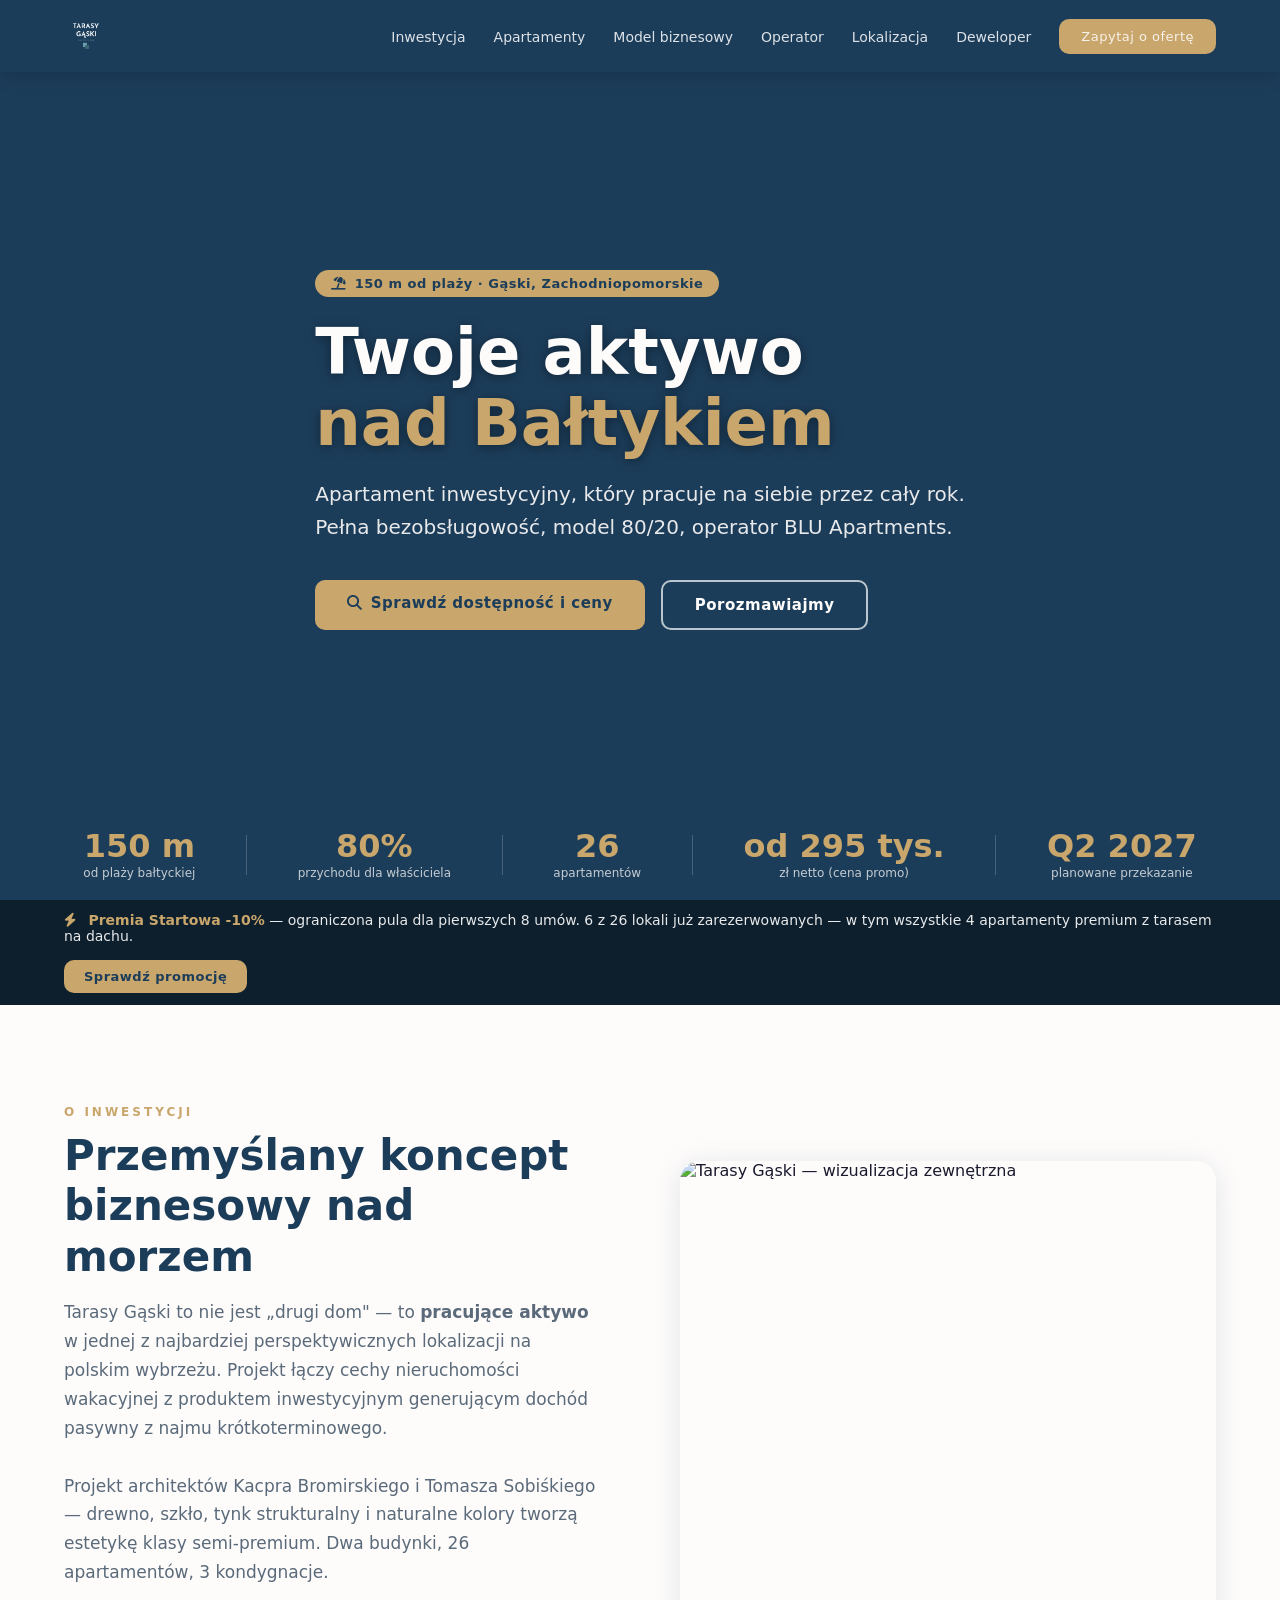
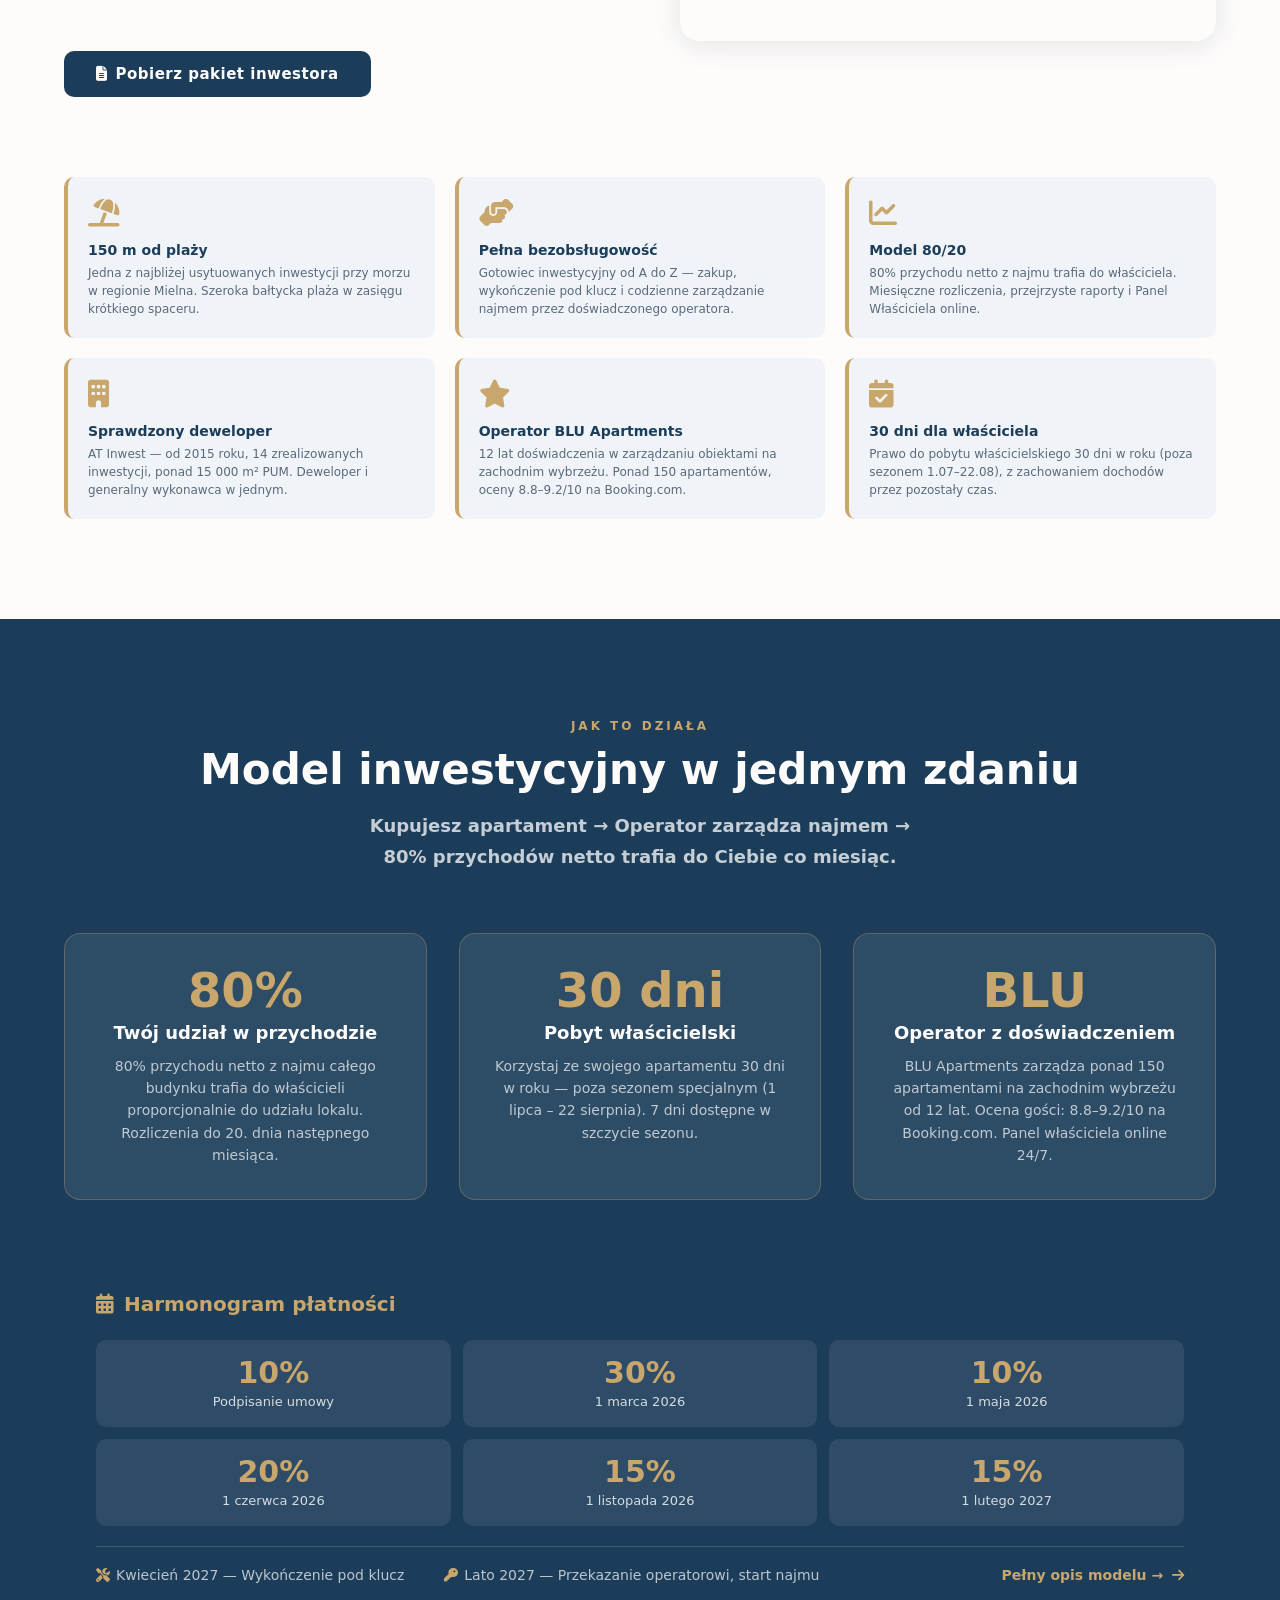
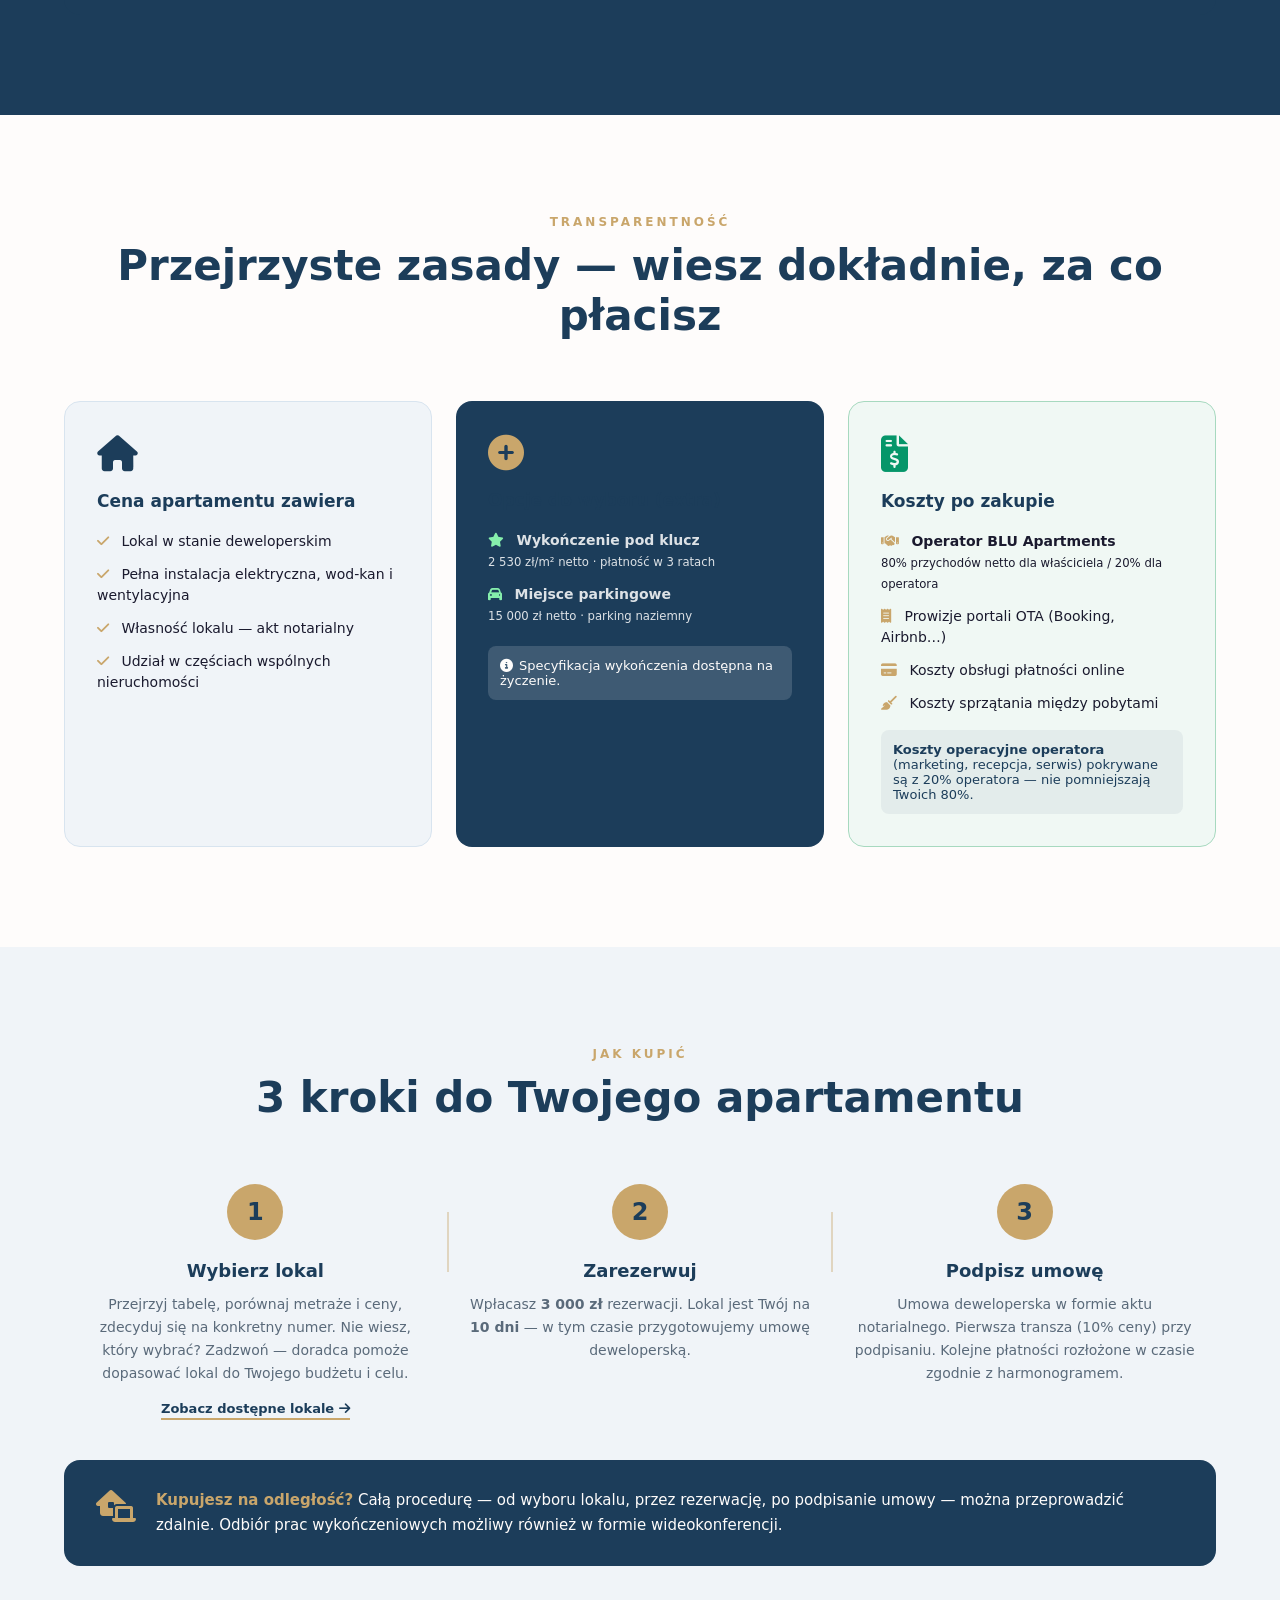
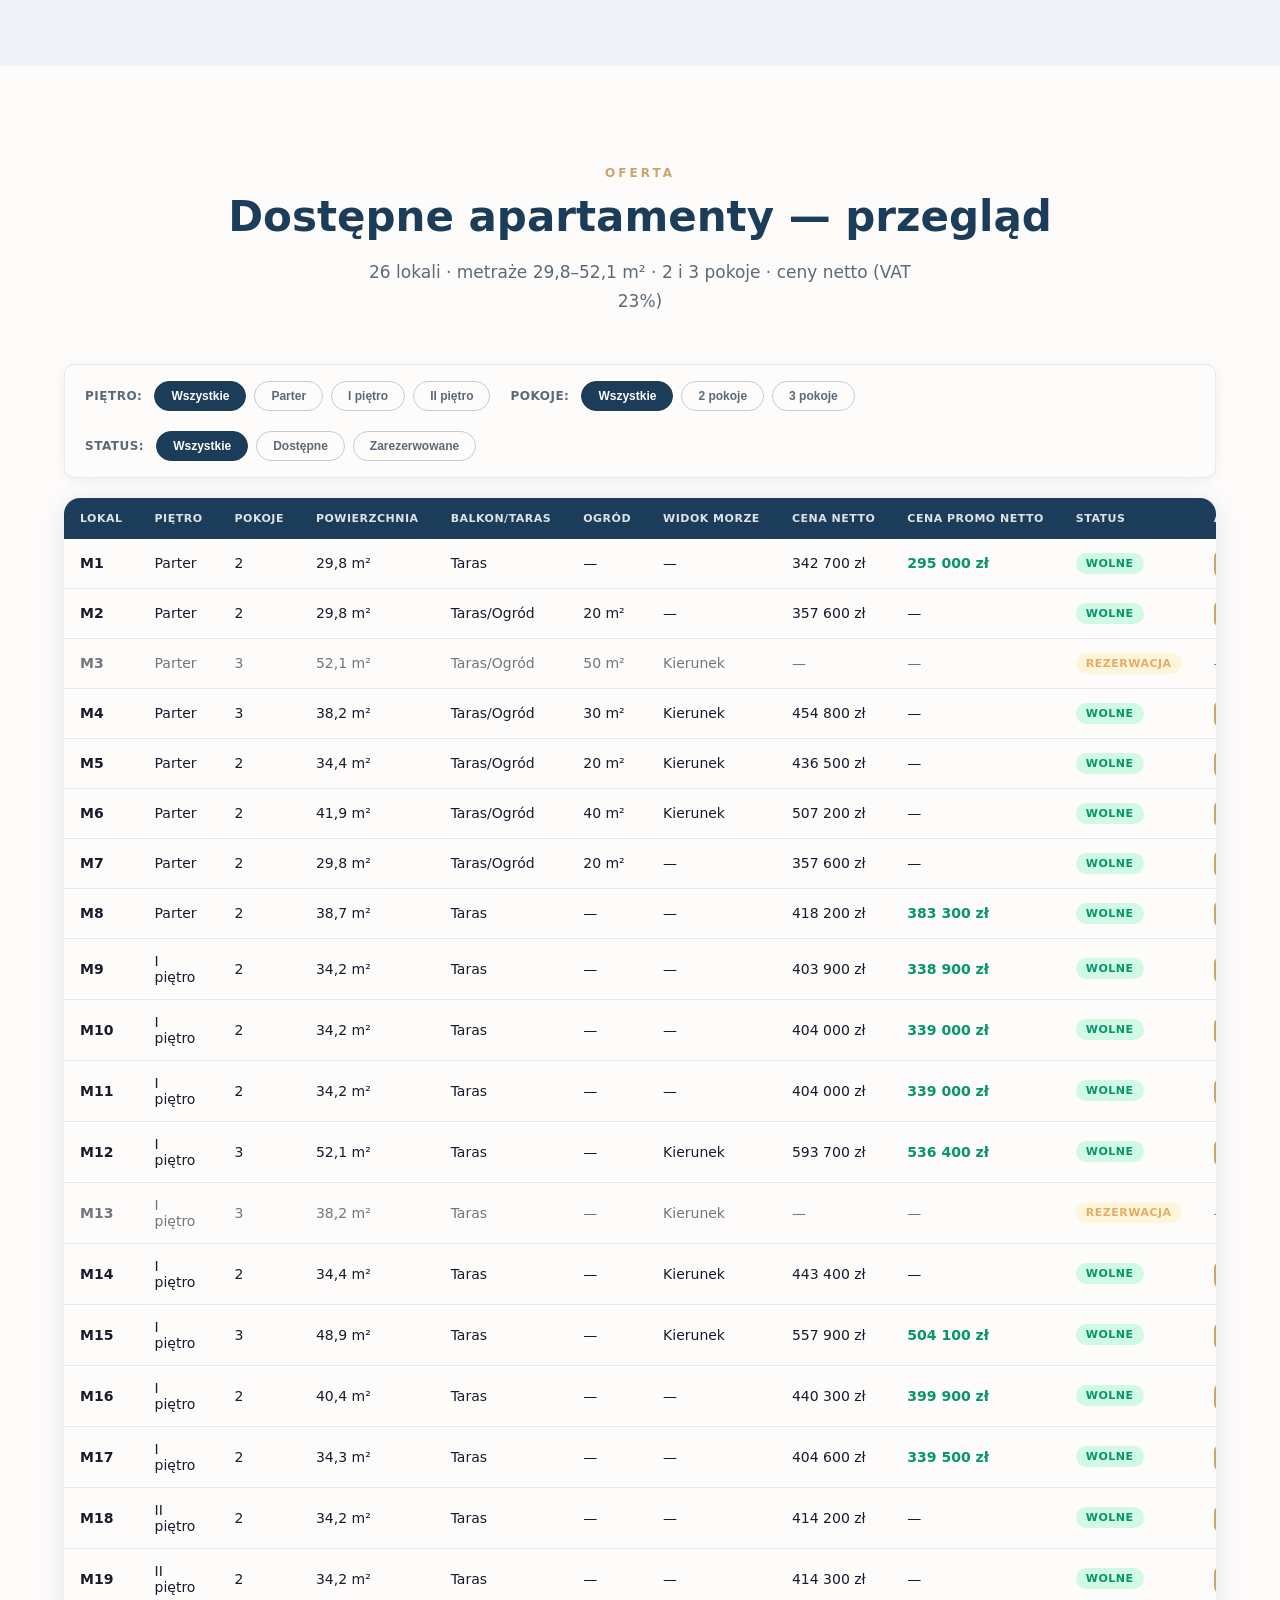
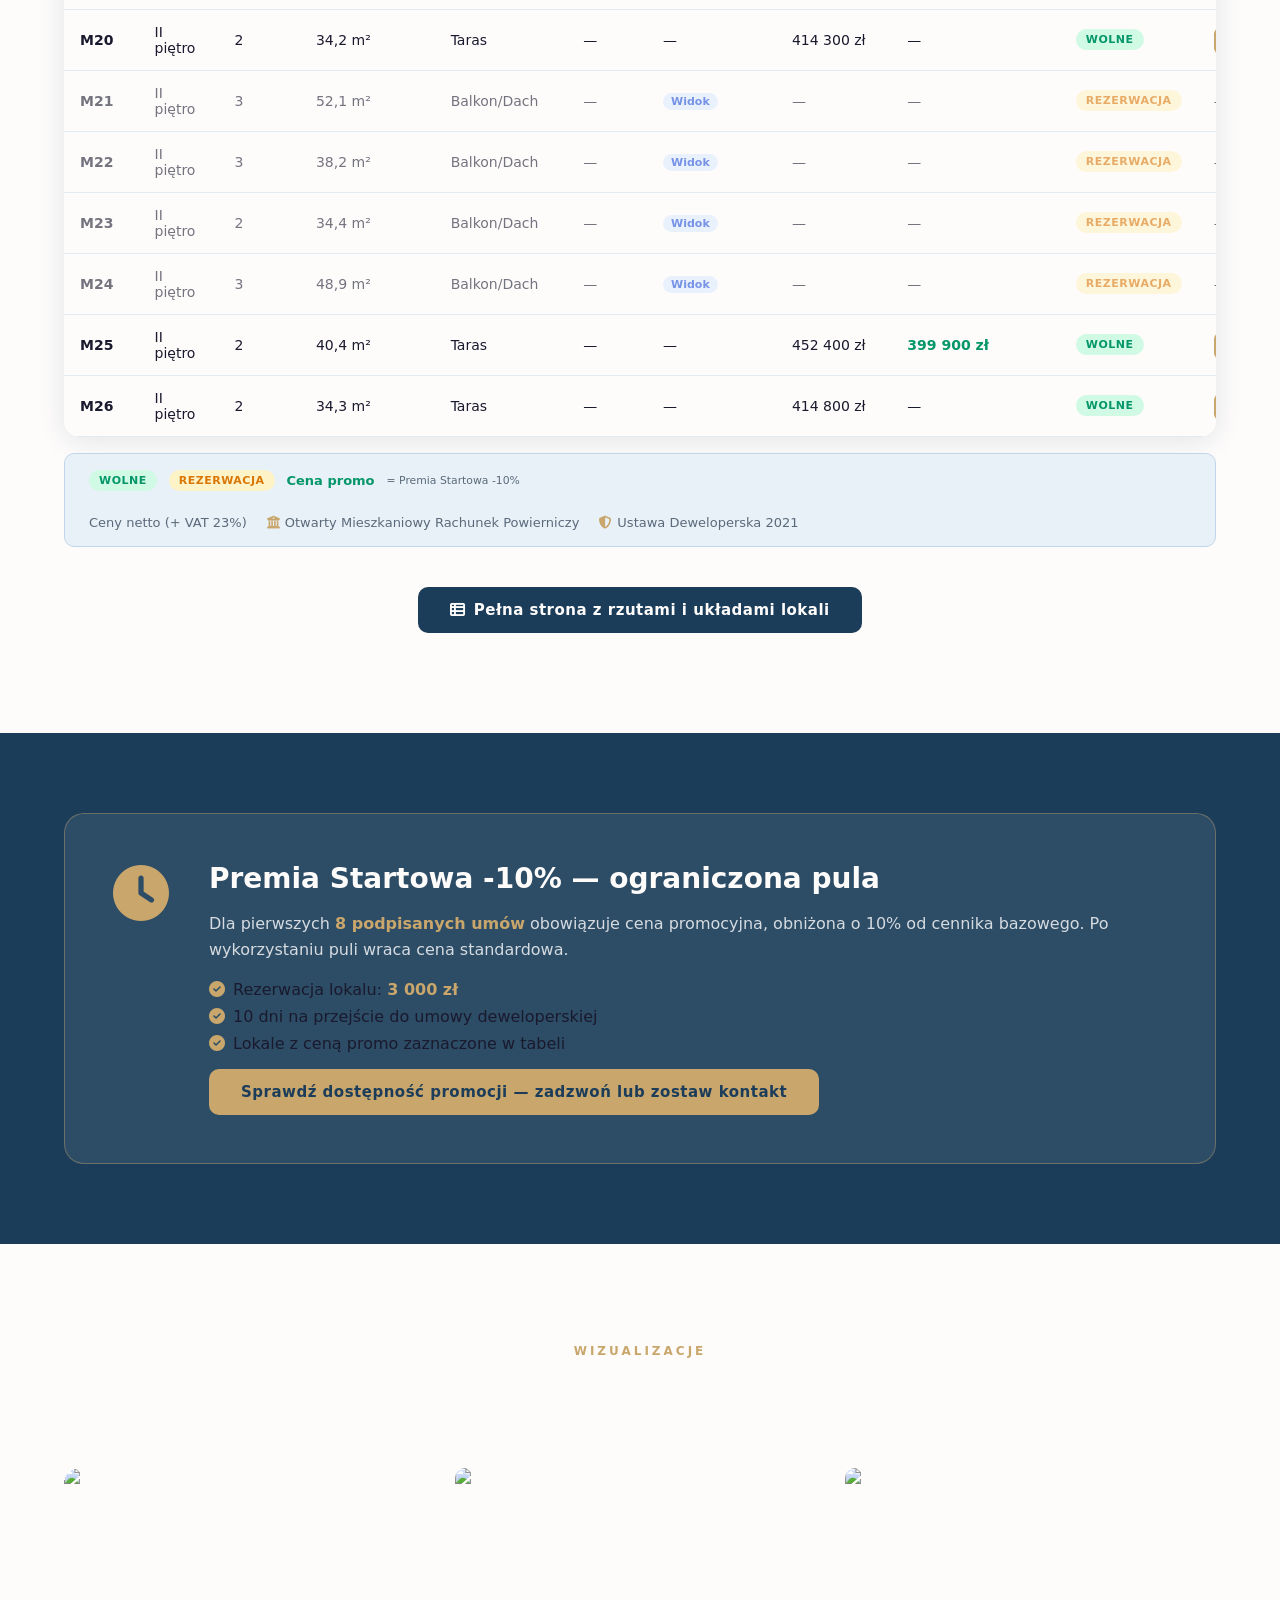
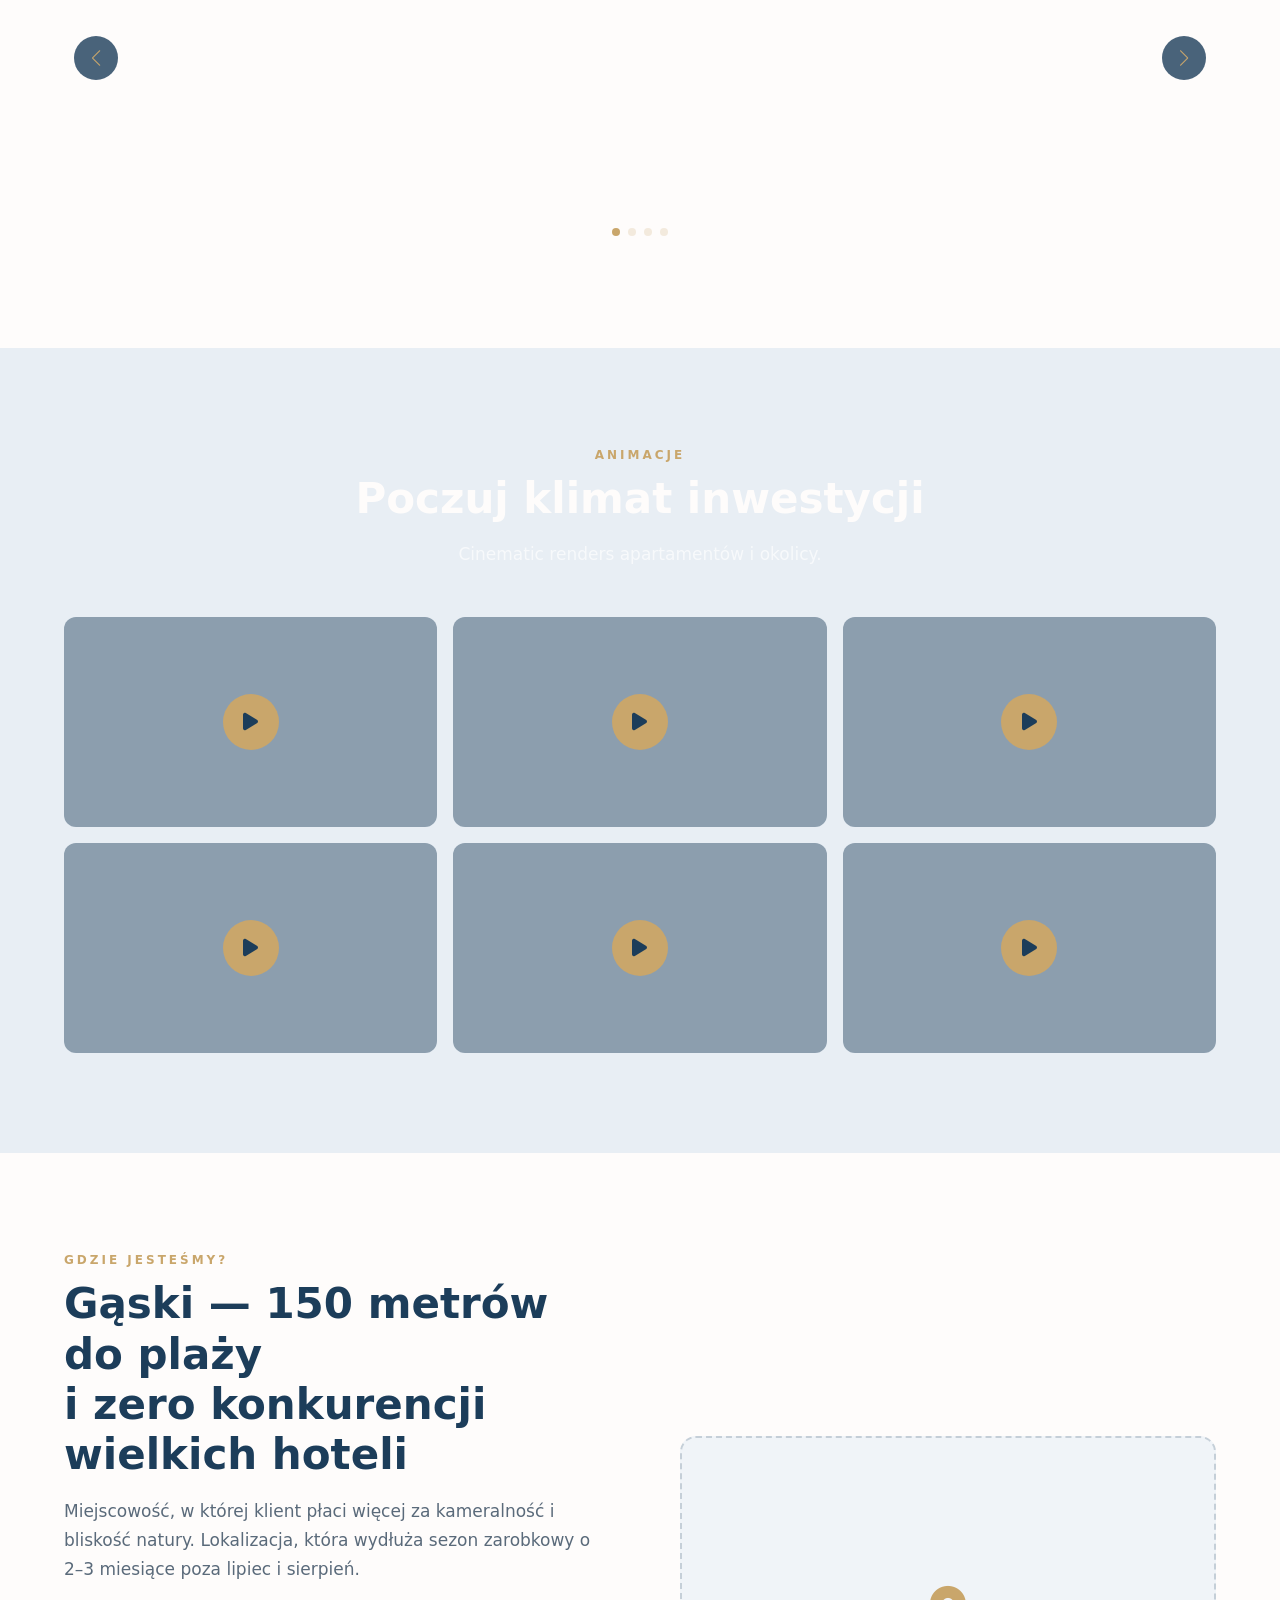
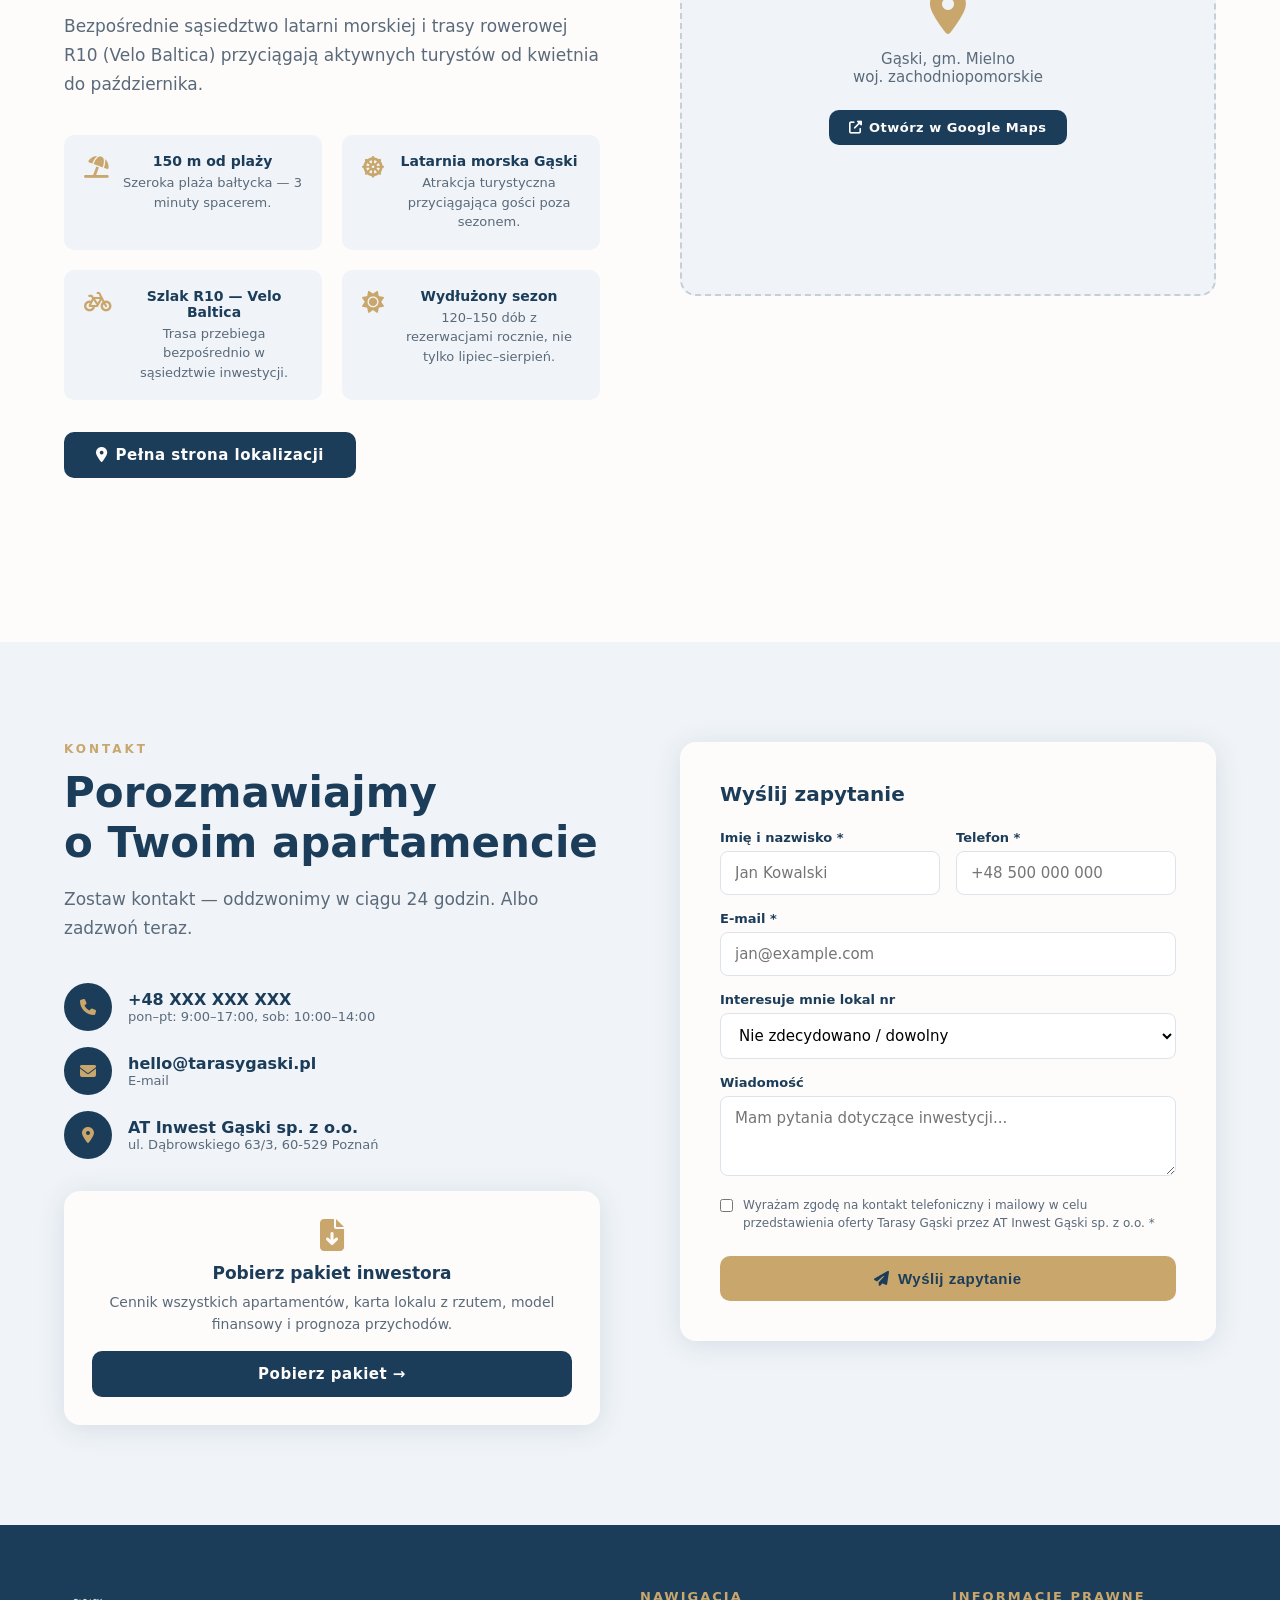
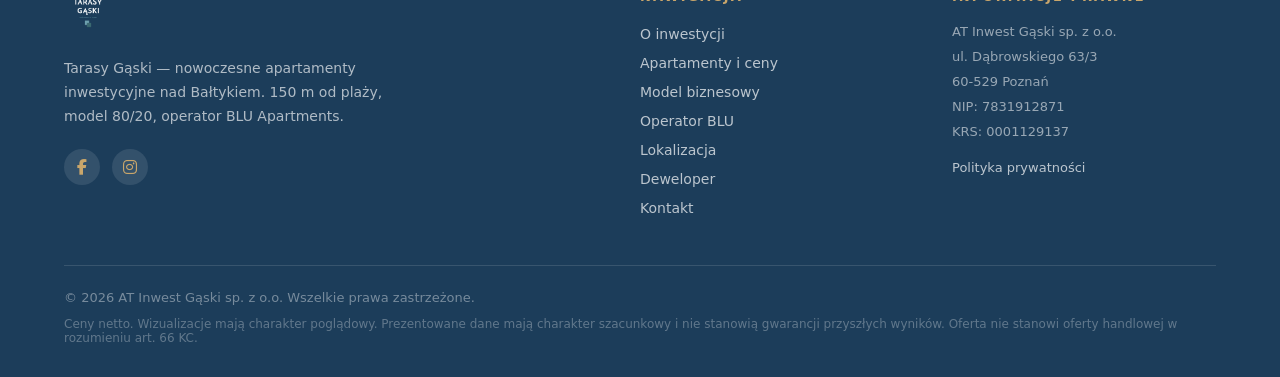
==== commit 66ae8bee: "Przebudowa strony wg nowych wytycznych — multi-page, pełny cennik 26 lokali - index.html: tabela wsz" ====
--- a/index.html
+++ b/index.html
@@ -4,33 +4,28 @@
   <meta charset="UTF-8" />
   <meta name="viewport" content="width=device-width, initial-scale=1.0" />
   <title>Tarasy Gąski — Apartamenty inwestycyjne 150 m od plaży</title>
-  <meta name="description" content="Tarasy Gąski — nowoczesne apartamenty inwestycyjne nad Bałtykiem. 150 m od plaży, model 80/20, operator BLU Apartments. Sprawdź dostępność." />
-
-  <!-- Swiper CSS -->
+  <meta name="description" content="Tarasy Gąski — nowoczesne apartamenty inwestycyjne nad Bałtykiem. 150 m od plaży, model 80/20, operator BLU Apartments. Sprawdź dostępność i ceny." />
   <link rel="stylesheet" href="https://cdn.jsdelivr.net/npm/swiper@11/swiper-bundle.min.css" />
-  <!-- Font Awesome -->
   <link rel="stylesheet" href="https://cdnjs.cloudflare.com/ajax/libs/font-awesome/6.5.0/css/all.min.css" />
-  <!-- Style lokalne -->
   <link rel="stylesheet" href="style.css" />
 </head>
 <body>
 
-<!-- ═══════════════════════════════════════════════════════
-     HEADER
-     ═══════════════════════════════════════════════════════ -->
+<!-- ═══ HEADER ═══ -->
 <header id="header">
   <div class="container header-inner">
-    <a href="#hero" class="logo">
+    <a href="index.html" class="logo">
       <img src="galeria/02-logo/logo-biale.png" alt="Tarasy Gąski logo" />
     </a>
     <nav class="nav">
       <ul>
         <li><a href="#inwestycja">Inwestycja</a></li>
-        <li><a href="#mieszkania">Mieszkania</a></li>
-        <li><a href="#model">Model najmu</a></li>
-        <li><a href="#galeria">Galeria</a></li>
-        <li><a href="#lokalizacja">Lokalizacja</a></li>
-        <li><a href="#kontakt" class="btn btn-primary" style="padding:10px 22px;font-size:13px;">Zapytaj o ofertę</a></li>
+        <li><a href="apartamenty.html">Apartamenty</a></li>
+        <li><a href="model-biznesowy.html">Model biznesowy</a></li>
+        <li><a href="operator.html">Operator</a></li>
+        <li><a href="lokalizacja.html">Lokalizacja</a></li>
+        <li><a href="deweloper.html">Deweloper</a></li>
+        <li><a href="kontakt.html" class="btn btn-primary" style="padding:10px 22px;font-size:13px;">Zapytaj o ofertę</a></li>
       </ul>
     </nav>
     <button class="hamburger" aria-label="Menu">
@@ -39,9 +34,7 @@
   </div>
 </header>
 
-<!-- ═══════════════════════════════════════════════════════
-     HERO
-     ═══════════════════════════════════════════════════════ -->
+<!-- ═══ HERO ═══ -->
 <section id="hero">
   <div class="hero-bg" style="background-image: url('galeria/01-hero/01-hero.png');"></div>
   <div class="container">
@@ -54,10 +47,10 @@
       <p>Apartament inwestycyjny, który pracuje na siebie przez cały rok.<br />
          Pełna bezobsługowość, model 80/20, operator BLU Apartments.</p>
       <div class="hero-buttons">
-        <a href="#mieszkania" class="btn btn-primary">
-          <i class="fas fa-search" style="margin-right:8px"></i>Sprawdź dostępność
+        <a href="apartamenty.html" class="btn btn-primary">
+          <i class="fas fa-search" style="margin-right:8px"></i>Sprawdź dostępność i ceny
         </a>
-        <a href="#kontakt" class="btn btn-outline">Porozmawiajmy</a>
+        <a href="kontakt.html" class="btn btn-outline">Porozmawiajmy</a>
       </div>
     </div>
   </div>
@@ -80,8 +73,8 @@
         </div>
         <div class="stat-sep"></div>
         <div class="stat">
-          <div class="stat-num">30 dni</div>
-          <div class="stat-label">pobyt właścicielski / rok</div>
+          <div class="stat-num">od 295 tys.</div>
+          <div class="stat-label">zł netto (cena promo)</div>
         </div>
         <div class="stat-sep"></div>
         <div class="stat">
@@ -93,9 +86,23 @@
   </div>
 </section>
 
-<!-- ═══════════════════════════════════════════════════════
-     O INWESTYCJI
-     ═══════════════════════════════════════════════════════ -->
+<!-- ═══ PREMIA STARTOWA — urgency bar ═══ -->
+<div class="premia-bar">
+  <div class="container">
+    <div class="premia-bar-inner">
+      <div class="premia-bar-text">
+        <i class="fas fa-bolt" style="color:var(--color-accent);margin-right:8px;"></i>
+        <strong>Premia Startowa -10%</strong> — ograniczona pula dla pierwszych 8 umów.
+        6 z 26 lokali już zarezerwowanych — w tym wszystkie 4 apartamenty premium z tarasem na dachu.
+      </div>
+      <a href="apartamenty.html#premia" class="btn btn-primary" style="padding:9px 20px;font-size:13px;white-space:nowrap;">
+        Sprawdź promocję
+      </a>
+    </div>
+  </div>
+</div>
+
+<!-- ═══ O INWESTYCJI ═══ -->
 <section id="inwestycja">
   <div class="container">
     <div class="inwestycja-grid">
@@ -107,8 +114,8 @@
           <br />
           <p>Projekt architektów Kacpra Bromirskiego i Tomasza Sobiśkiego — drewno, szkło, tynk strukturalny i naturalne kolory tworzą estetykę klasy semi-premium. Dwa budynki, 26 apartamentów, 3 kondygnacje.</p>
         </div>
-        <a href="#kontakt" class="btn btn-dark" style="margin-top:32px">
-          <i class="fas fa-file-alt" style="margin-right:8px"></i>Pobierz prospekt
+        <a href="kontakt.html" class="btn btn-dark" style="margin-top:32px">
+          <i class="fas fa-file-alt" style="margin-right:8px"></i>Pobierz pakiet inwestora
         </a>
       </div>
       <div class="inwestycja-img fade-up">
@@ -118,7 +125,6 @@
       </div>
     </div>
 
-    <!-- Feature cards -->
     <div class="features-grid" style="margin-top:80px">
       <div class="feature-card fade-up">
         <div class="feature-icon"><i class="fas fa-umbrella-beach"></i></div>
@@ -138,7 +144,7 @@
       <div class="feature-card fade-up">
         <div class="feature-icon"><i class="fas fa-building"></i></div>
         <h3>Sprawdzony deweloper</h3>
-        <p>AT Inwest — ponad 10 lat działalności, 14 zrealizowanych inwestycji, ponad 15 000 m² PUM. Willa nad Strumykiem, Ogrody Szczepankowa.</p>
+        <p>AT Inwest — od 2015 roku, 14 zrealizowanych inwestycji, ponad 15 000 m² PUM. Deweloper i generalny wykonawca w jednym.</p>
       </div>
       <div class="feature-card fade-up">
         <div class="feature-icon"><i class="fas fa-star"></i></div>
@@ -154,31 +160,31 @@
   </div>
 </section>
 
-<!-- ═══════════════════════════════════════════════════════
-     MODEL INWESTYCYJNY
-     ═══════════════════════════════════════════════════════ -->
+<!-- ═══ MODEL INWESTYCYJNY ═══ -->
 <section id="model" style="padding:100px 0; background:var(--color-primary);">
   <div class="container">
     <div style="text-align:center; margin-bottom:60px;">
       <div class="section-label" style="color:var(--color-accent);">Jak to działa</div>
-      <h2 class="section-title" style="color:var(--color-white);">Model inwestycyjny</h2>
-      <p class="section-subtitle" style="color:rgba(255,255,255,0.75); margin:0 auto;">Kup, wyposaż, oddaj operatorowi i zarabiaj.<br />Pełna bezobsługowość od A do Z.</p>
+      <h2 class="section-title" style="color:var(--color-white);">Model inwestycyjny w jednym zdaniu</h2>
+      <p class="section-subtitle" style="color:rgba(255,255,255,0.75); margin:0 auto; font-size:18px; font-weight:600;">
+        Kupujesz apartament → Operator zarządza najmem → 80% przychodów netto trafia do Ciebie co miesiąc.
+      </p>
     </div>
     <div class="model-cards">
       <div class="model-card fade-up">
         <div class="model-num">80%</div>
         <h3>Twój udział w przychodzie</h3>
-        <p>80% przychodu netto z najmu trafia bezpośrednio do Ciebie. Rozliczenia miesięczne, pełna transparentność, Panel Właściciela online 24/7.</p>
+        <p>80% przychodu netto z najmu całego budynku trafia do właścicieli proporcjonalnie do udziału lokalu. Rozliczenia do 20. dnia następnego miesiąca.</p>
       </div>
       <div class="model-card fade-up">
         <div class="model-num">30 dni</div>
         <h3>Pobyt właścicielski</h3>
-        <p>Korzystaj ze swojego apartamentu 30 dni w roku — poza sezonem szczytowym (1 lipca – 22 sierpnia). Rezerwujesz przez dedykowaną aplikację.</p>
+        <p>Korzystaj ze swojego apartamentu 30 dni w roku — poza sezonem specjalnym (1 lipca – 22 sierpnia). 7 dni dostępne w szczycie sezonu.</p>
       </div>
       <div class="model-card fade-up">
         <div class="model-num">BLU</div>
         <h3>Operator z doświadczeniem</h3>
-        <p>BLU Apartments zarządza ponad 150 apartamentami na zachodnim wybrzeżu od 12 lat. Ocena gości: 8.8–9.2/10 na Booking.com.</p>
+        <p>BLU Apartments zarządza ponad 150 apartamentami na zachodnim wybrzeżu od 12 lat. Ocena gości: 8.8–9.2/10 na Booking.com. Panel właściciela online 24/7.</p>
       </div>
     </div>
     <!-- Harmonogram płatności -->
@@ -212,71 +218,130 @@
           <div class="harmonogram-date">1 lutego 2027</div>
         </div>
       </div>
-      <div style="margin-top:20px; padding-top:20px; border-top:1px solid rgba(255,255,255,0.15); color:rgba(255,255,255,0.7); font-size:14px; display:flex; gap:40px; flex-wrap:wrap;">
-        <span><i class="fas fa-tools" style="color:var(--color-accent); margin-right:6px;"></i>Kwiecień 2027 — Wykończenie pod klucz</span>
-        <span><i class="fas fa-key" style="color:var(--color-accent); margin-right:6px;"></i>Lato 2027 — Przekazanie operatorowi, start najmu</span>
+      <div style="margin-top:20px; padding-top:20px; border-top:1px solid rgba(255,255,255,0.15); color:rgba(255,255,255,0.7); font-size:14px; display:flex; gap:40px; flex-wrap:wrap; justify-content:space-between; align-items:center;">
+        <div style="display:flex;gap:40px;flex-wrap:wrap;">
+          <span><i class="fas fa-tools" style="color:var(--color-accent); margin-right:6px;"></i>Kwiecień 2027 — Wykończenie pod klucz</span>
+          <span><i class="fas fa-key" style="color:var(--color-accent); margin-right:6px;"></i>Lato 2027 — Przekazanie operatorowi, start najmu</span>
+        </div>
+        <a href="model-biznesowy.html" style="color:var(--color-accent); font-weight:700; font-size:14px;">
+          Pełny opis modelu → <i class="fas fa-arrow-right" style="margin-left:4px;"></i>
+        </a>
       </div>
     </div>
   </div>
 </section>
 
-<!-- ═══════════════════════════════════════════════════════
-     WYBIERZ MIESZKANIE
-     ═══════════════════════════════════════════════════════ -->
-<section id="mieszkania" style="padding:100px 0; background:var(--color-bg);">
+<!-- ═══ CO WCHODZI W CENĘ ═══ -->
+<section id="cena" style="padding:100px 0; background:var(--color-white);">
+  <div class="container">
+    <div style="text-align:center; margin-bottom:60px;" class="fade-up">
+      <div class="section-label">Transparentność</div>
+      <h2 class="section-title">Przejrzyste zasady — wiesz dokładnie, za co płacisz</h2>
+    </div>
+    <div class="cena-grid fade-up">
+      <div class="cena-col cena-col--neutral">
+        <div class="cena-col-icon"><i class="fas fa-home"></i></div>
+        <h3>Cena apartamentu zawiera</h3>
+        <ul class="cena-list">
+          <li><i class="fas fa-check"></i> Lokal w stanie deweloperskim</li>
+          <li><i class="fas fa-check"></i> Pełna instalacja elektryczna, wod-kan i wentylacyjna</li>
+          <li><i class="fas fa-check"></i> Własność lokalu — akt notarialny</li>
+          <li><i class="fas fa-check"></i> Udział w częściach wspólnych nieruchomości</li>
+        </ul>
+      </div>
+      <div class="cena-col cena-col--accent">
+        <div class="cena-col-icon"><i class="fas fa-plus-circle"></i></div>
+        <h3>Opcje do wyboru (extra)</h3>
+        <ul class="cena-list">
+          <li><i class="fas fa-star"></i> <strong>Wykończenie pod klucz</strong><br /><small>2 530 zł/m² netto · płatność w 3 ratach</small></li>
+          <li><i class="fas fa-car"></i> <strong>Miejsce parkingowe</strong><br /><small>15 000 zł netto · parking naziemny</small></li>
+        </ul>
+        <div style="margin-top:20px; padding:12px; background:rgba(255,255,255,0.15); border-radius:8px; font-size:13px;">
+          <i class="fas fa-info-circle" style="margin-right:6px;"></i>Specyfikacja wykończenia dostępna na życzenie.
+        </div>
+      </div>
+      <div class="cena-col cena-col--info">
+        <div class="cena-col-icon"><i class="fas fa-file-invoice-dollar"></i></div>
+        <h3>Koszty po zakupie</h3>
+        <ul class="cena-list">
+          <li><i class="fas fa-handshake"></i> <strong>Operator BLU Apartments</strong><br /><small>80% przychodów netto dla właściciela / 20% dla operatora</small></li>
+          <li><i class="fas fa-receipt"></i> Prowizje portali OTA (Booking, Airbnb…)</li>
+          <li><i class="fas fa-credit-card"></i> Koszty obsługi płatności online</li>
+          <li><i class="fas fa-broom"></i> Koszty sprzątania między pobytami</li>
+        </ul>
+        <div style="margin-top:16px; padding:12px; background:rgba(28,61,90,0.06); border-radius:8px; font-size:13px; color:var(--color-primary);">
+          <strong>Koszty operacyjne operatora</strong> (marketing, recepcja, serwis) pokrywane są z 20% operatora — nie pomniejszają Twoich 80%.
+        </div>
+      </div>
+    </div>
+  </div>
+</section>
+
+<!-- ═══ 3 KROKI — REZERWACJA ═══ -->
+<section id="rezerwacja" style="padding:100px 0; background:var(--color-bg);">
+  <div class="container">
+    <div style="text-align:center; margin-bottom:60px;" class="fade-up">
+      <div class="section-label">Jak kupić</div>
+      <h2 class="section-title">3 kroki do Twojego apartamentu</h2>
+    </div>
+    <div class="kroki-grid fade-up">
+      <div class="krok">
+        <div class="krok-num">1</div>
+        <h3>Wybierz lokal</h3>
+        <p>Przejrzyj tabelę, porównaj metraże i ceny, zdecyduj się na konkretny numer. Nie wiesz, który wybrać? Zadzwoń — doradca pomoże dopasować lokal do Twojego budżetu i celu.</p>
+        <a href="apartamenty.html" class="krok-link">Zobacz dostępne lokale <i class="fas fa-arrow-right"></i></a>
+      </div>
+      <div class="krok-sep"></div>
+      <div class="krok">
+        <div class="krok-num">2</div>
+        <h3>Zarezerwuj</h3>
+        <p>Wpłacasz <strong>3 000 zł</strong> rezerwacji. Lokal jest Twój na <strong>10 dni</strong> — w tym czasie przygotowujemy umowę deweloperską.</p>
+      </div>
+      <div class="krok-sep"></div>
+      <div class="krok">
+        <div class="krok-num">3</div>
+        <h3>Podpisz umowę</h3>
+        <p>Umowa deweloperska w formie aktu notarialnego. Pierwsza transza (10% ceny) przy podpisaniu. Kolejne płatności rozłożone w czasie zgodnie z harmonogramem.</p>
+      </div>
+    </div>
+    <div class="info-box fade-up" style="margin-top:40px;">
+      <i class="fas fa-laptop-house info-box-icon"></i>
+      <div>
+        <strong>Kupujesz na odległość?</strong> Całą procedurę — od wyboru lokalu, przez rezerwację, po podpisanie umowy — można przeprowadzić zdalnie. Odbiór prac wykończeniowych możliwy również w formie wideokonferencji.
+      </div>
+    </div>
+  </div>
+</section>
+
+<!-- ═══ WYBIERZ APARTAMENT (skrócona lista) ═══ -->
+<section id="mieszkania" style="padding:100px 0; background:var(--color-white);">
   <div class="container">
     <div style="text-align:center; margin-bottom:48px;" class="fade-up">
       <div class="section-label">Oferta</div>
-      <h2 class="section-title">Wybierz swój apartament</h2>
-      <p class="section-subtitle" style="margin:0 auto;">12 apartamentów w 3 kondygnacjach. Powierzchnie 29–52 m², 2 i 3 pokoje.</p>
-    </div>
-
-    <!-- Plan osiedla z zakładkami kondygnacji -->
-    <div class="plan-wrapper fade-up" style="margin-bottom:48px;">
-      <div class="floor-tabs">
-        <button class="floor-tab active" data-floor="parter">Parter</button>
-        <button class="floor-tab" data-floor="I piętro">I piętro</button>
-        <button class="floor-tab" data-floor="II piętro">II piętro</button>
-      </div>
-      <div class="plan-container">
-        <!-- Parter -->
-        <div class="floor-plan-img active" data-floor="parter" style="position:relative;">
-          <img src="galeria/05-plan-osiedla/plan-osiedla.svg" alt="Plan osiedla — parter" />
-          <button class="hotspot" data-lokal="M1" style="left:20%;top:35%;">M1</button>
-          <button class="hotspot" data-lokal="M2" style="left:30%;top:35%;">M2</button>
-          <button class="hotspot" data-lokal="M3" style="left:40%;top:35%;">M3</button>
-          <button class="hotspot" data-lokal="M4" style="left:55%;top:35%;">M4</button>
-          <button class="hotspot" data-lokal="M8" style="left:70%;top:35%;">M8</button>
-        </div>
-        <!-- I piętro -->
-        <div class="floor-plan-img" data-floor="I piętro" style="position:relative;">
-          <img src="galeria/07-rzuty/1-pietro.svg" alt="Rzut I piętra" />
-          <button class="hotspot" data-lokal="M9"  style="left:20%;top:50%;">M9</button>
-          <button class="hotspot" data-lokal="M12" style="left:35%;top:50%;">M12</button>
-          <button class="hotspot" data-lokal="M15" style="left:52%;top:50%;">M15</button>
-          <button class="hotspot" data-lokal="M16" style="left:70%;top:50%;">M16</button>
-        </div>
-        <!-- II piętro -->
-        <div class="floor-plan-img" data-floor="II piętro" style="position:relative;">
-          <img src="galeria/07-rzuty/2-pietro.svg" alt="Rzut II piętra" />
-          <button class="hotspot" data-lokal="M18" style="left:20%;top:65%;">M18</button>
-          <button class="hotspot" data-lokal="M21" style="left:38%;top:65%;">M21</button>
-          <button class="hotspot" data-lokal="M25" style="left:65%;top:65%;">M25</button>
-        </div>
-      </div>
-      <p style="text-align:center; color:var(--color-muted); font-size:13px; margin-top:12px;">
-        <i class="fas fa-mouse-pointer" style="margin-right:6px;"></i>Kliknij numer lokalu na planie, aby przejść do tabeli
-      </p>
+      <h2 class="section-title">Dostępne apartamenty — przegląd</h2>
+      <p class="section-subtitle" style="margin:0 auto;">26 lokali · metraże 29,8–52,1 m² · 2 i 3 pokoje · ceny netto (VAT 23%)</p>
     </div>
 
     <!-- Filtry tabeli -->
-    <div style="display:flex; gap:10px; flex-wrap:wrap; margin-bottom:20px;" class="fade-up">
-      <div style="display:flex; gap:8px; align-items:center; margin-right:16px;">
-        <span style="font-size:13px; color:var(--color-muted); font-weight:600;">Kondygnacja:</span>
-        <button class="filter-btn active" data-filter="all">Wszystkie</button>
-        <button class="filter-btn" data-filter="parter">Parter</button>
-        <button class="filter-btn" data-filter="I piętro">I piętro</button>
-        <button class="filter-btn" data-filter="II piętro">II piętro</button>
+    <div class="filtry-bar fade-up">
+      <div class="filtry-group">
+        <span class="filtry-label">Piętro:</span>
+        <button class="filter-btn active" data-filter-floor="all">Wszystkie</button>
+        <button class="filter-btn" data-filter-floor="parter">Parter</button>
+        <button class="filter-btn" data-filter-floor="I piętro">I piętro</button>
+        <button class="filter-btn" data-filter-floor="II piętro">II piętro</button>
+      </div>
+      <div class="filtry-group">
+        <span class="filtry-label">Pokoje:</span>
+        <button class="filter-btn active" data-filter-rooms="all">Wszystkie</button>
+        <button class="filter-btn" data-filter-rooms="2">2 pokoje</button>
+        <button class="filter-btn" data-filter-rooms="3">3 pokoje</button>
+      </div>
+      <div class="filtry-group">
+        <span class="filtry-label">Status:</span>
+        <button class="filter-btn active" data-filter-status="all">Wszystkie</button>
+        <button class="filter-btn" data-filter-status="dostepne">Dostępne</button>
+        <button class="filter-btn" data-filter-status="zarezerwowane">Zarezerwowane</button>
       </div>
     </div>
 
@@ -286,176 +351,410 @@
         <thead>
           <tr>
             <th>Lokal</th>
-            <th>Budynek</th>
-            <th>Kondygnacja</th>
+            <th>Piętro</th>
             <th>Pokoje</th>
             <th>Powierzchnia</th>
-            <th>Cena</th>
-            <th>Cena / m²</th>
+            <th>Balkon/Taras</th>
+            <th>Ogród</th>
+            <th>Widok morze</th>
+            <th>Cena netto</th>
+            <th>Cena promo netto</th>
             <th>Status</th>
-            <th>Rzut</th>
+            <th>Akcja</th>
           </tr>
         </thead>
-        <tbody>
+        <tbody id="lokale-tbody">
           <!-- Parter -->
-          <tr data-lokal="M1" data-status="dostepne" data-floor="parter">
+          <tr data-lokal="M1" data-floor="parter" data-rooms="2" data-status="dostepne">
             <td><strong>M1</strong></td>
-            <td>Budynek 1</td>
             <td>Parter</td>
             <td>2</td>
             <td>29,8 m²</td>
-            <td>421&nbsp;500 zł</td>
-            <td>11&nbsp;501 zł/m²</td>
-            <td><span class="badge badge-available">Dostępne</span></td>
-            <td><a href="galeria/07-rzuty/parter.svg" target="_blank" class="rzut-link"><i class="fas fa-expand-alt"></i> Rzut</a></td>
-          </tr>
-          <tr data-lokal="M2" data-status="dostepne" data-floor="parter">
+            <td>Taras</td>
+            <td>—</td>
+            <td>—</td>
+            <td>342 700 zł</td>
+            <td class="price-promo">295 000 zł</td>
+            <td><span class="badge badge-available">Wolne</span></td>
+            <td><a href="kontakt.html?lokal=M1" class="btn-zapytaj">Zapytaj</a></td>
+          </tr>
+          <tr data-lokal="M2" data-floor="parter" data-rooms="2" data-status="dostepne">
             <td><strong>M2</strong></td>
-            <td>Budynek 1</td>
             <td>Parter</td>
             <td>2</td>
             <td>29,8 m²</td>
-            <td>439&nbsp;800 zł</td>
-            <td>12&nbsp;000 zł/m²</td>
-            <td><span class="badge badge-available">Dostępne</span></td>
-            <td><a href="galeria/07-rzuty/parter.svg" target="_blank" class="rzut-link"><i class="fas fa-expand-alt"></i> Rzut</a></td>
-          </tr>
-          <tr data-lokal="M3" data-status="zarezerwowane" data-floor="parter">
+            <td>Taras/Ogród</td>
+            <td>20 m²</td>
+            <td>—</td>
+            <td>357 600 zł</td>
+            <td>—</td>
+            <td><span class="badge badge-available">Wolne</span></td>
+            <td><a href="kontakt.html?lokal=M2" class="btn-zapytaj">Zapytaj</a></td>
+          </tr>
+          <tr data-lokal="M3" data-floor="parter" data-rooms="3" data-status="zarezerwowane" class="row-reserved">
             <td><strong>M3</strong></td>
-            <td>Budynek 1</td>
             <td>Parter</td>
             <td>3</td>
             <td>52,1 m²</td>
-            <td>—</td>
-            <td>—</td>
-            <td><span class="badge badge-reserved">Zarezerwowane</span></td>
-            <td><a href="galeria/07-rzuty/parter.svg" target="_blank" class="rzut-link"><i class="fas fa-expand-alt"></i> Rzut</a></td>
-          </tr>
-          <tr data-lokal="M4" data-status="dostepne" data-floor="parter">
+            <td>Taras/Ogród</td>
+            <td>50 m²</td>
+            <td>Kierunek</td>
+            <td>—</td>
+            <td>—</td>
+            <td><span class="badge badge-reserved">Rezerwacja</span></td>
+            <td>—</td>
+          </tr>
+          <tr data-lokal="M4" data-floor="parter" data-rooms="3" data-status="dostepne">
             <td><strong>M4</strong></td>
-            <td>Budynek 1</td>
             <td>Parter</td>
-            <td>2</td>
+            <td>3</td>
             <td>38,2 m²</td>
-            <td>559&nbsp;400 zł</td>
-            <td>11&nbsp;906 zł/m²</td>
-            <td><span class="badge badge-available">Dostępne</span></td>
-            <td><a href="galeria/07-rzuty/parter.svg" target="_blank" class="rzut-link"><i class="fas fa-expand-alt"></i> Rzut</a></td>
-          </tr>
-          <tr data-lokal="M8" data-status="dostepne" data-floor="parter">
+            <td>Taras/Ogród</td>
+            <td>30 m²</td>
+            <td>Kierunek</td>
+            <td>454 800 zł</td>
+            <td>—</td>
+            <td><span class="badge badge-available">Wolne</span></td>
+            <td><a href="kontakt.html?lokal=M4" class="btn-zapytaj">Zapytaj</a></td>
+          </tr>
+          <tr data-lokal="M5" data-floor="parter" data-rooms="2" data-status="dostepne">
+            <td><strong>M5</strong></td>
+            <td>Parter</td>
+            <td>2</td>
+            <td>34,4 m²</td>
+            <td>Taras/Ogród</td>
+            <td>20 m²</td>
+            <td>Kierunek</td>
+            <td>436 500 zł</td>
+            <td>—</td>
+            <td><span class="badge badge-available">Wolne</span></td>
+            <td><a href="kontakt.html?lokal=M5" class="btn-zapytaj">Zapytaj</a></td>
+          </tr>
+          <tr data-lokal="M6" data-floor="parter" data-rooms="2" data-status="dostepne">
+            <td><strong>M6</strong></td>
+            <td>Parter</td>
+            <td>2</td>
+            <td>41,9 m²</td>
+            <td>Taras/Ogród</td>
+            <td>40 m²</td>
+            <td>Kierunek</td>
+            <td>507 200 zł</td>
+            <td>—</td>
+            <td><span class="badge badge-available">Wolne</span></td>
+            <td><a href="kontakt.html?lokal=M6" class="btn-zapytaj">Zapytaj</a></td>
+          </tr>
+          <tr data-lokal="M7" data-floor="parter" data-rooms="2" data-status="dostepne">
+            <td><strong>M7</strong></td>
+            <td>Parter</td>
+            <td>2</td>
+            <td>29,8 m²</td>
+            <td>Taras/Ogród</td>
+            <td>20 m²</td>
+            <td>—</td>
+            <td>357 600 zł</td>
+            <td>—</td>
+            <td><span class="badge badge-available">Wolne</span></td>
+            <td><a href="kontakt.html?lokal=M7" class="btn-zapytaj">Zapytaj</a></td>
+          </tr>
+          <tr data-lokal="M8" data-floor="parter" data-rooms="2" data-status="dostepne">
             <td><strong>M8</strong></td>
-            <td>Budynek 2</td>
             <td>Parter</td>
             <td>2</td>
             <td>38,7 m²</td>
-            <td>514&nbsp;400 zł</td>
-            <td>10&nbsp;804 zł/m²</td>
-            <td><span class="badge badge-available">Dostępne</span></td>
-            <td><a href="galeria/07-rzuty/parter.svg" target="_blank" class="rzut-link"><i class="fas fa-expand-alt"></i> Rzut</a></td>
+            <td>Taras</td>
+            <td>—</td>
+            <td>—</td>
+            <td>418 200 zł</td>
+            <td class="price-promo">383 300 zł</td>
+            <td><span class="badge badge-available">Wolne</span></td>
+            <td><a href="kontakt.html?lokal=M8" class="btn-zapytaj">Zapytaj</a></td>
           </tr>
           <!-- I piętro -->
-          <tr data-lokal="M9" data-status="dostepne" data-floor="I piętro">
+          <tr data-lokal="M9" data-floor="I piętro" data-rooms="2" data-status="dostepne">
             <td><strong>M9</strong></td>
-            <td>Budynek 1</td>
             <td>I piętro</td>
             <td>2</td>
             <td>34,2 m²</td>
-            <td>496&nbsp;800 zł</td>
-            <td>11&nbsp;810 zł/m²</td>
-            <td><span class="badge badge-available">Dostępne</span></td>
-            <td><a href="galeria/07-rzuty/1-pietro.svg" target="_blank" class="rzut-link"><i class="fas fa-expand-alt"></i> Rzut</a></td>
-          </tr>
-          <tr data-lokal="M12" data-status="dostepne" data-floor="I piętro">
+            <td>Taras</td>
+            <td>—</td>
+            <td>—</td>
+            <td>403 900 zł</td>
+            <td class="price-promo">338 900 zł</td>
+            <td><span class="badge badge-available">Wolne</span></td>
+            <td><a href="kontakt.html?lokal=M9" class="btn-zapytaj">Zapytaj</a></td>
+          </tr>
+          <tr data-lokal="M10" data-floor="I piętro" data-rooms="2" data-status="dostepne">
+            <td><strong>M10</strong></td>
+            <td>I piętro</td>
+            <td>2</td>
+            <td>34,2 m²</td>
+            <td>Taras</td>
+            <td>—</td>
+            <td>—</td>
+            <td>404 000 zł</td>
+            <td class="price-promo">339 000 zł</td>
+            <td><span class="badge badge-available">Wolne</span></td>
+            <td><a href="kontakt.html?lokal=M10" class="btn-zapytaj">Zapytaj</a></td>
+          </tr>
+          <tr data-lokal="M11" data-floor="I piętro" data-rooms="2" data-status="dostepne">
+            <td><strong>M11</strong></td>
+            <td>I piętro</td>
+            <td>2</td>
+            <td>34,2 m²</td>
+            <td>Taras</td>
+            <td>—</td>
+            <td>—</td>
+            <td>404 000 zł</td>
+            <td class="price-promo">339 000 zł</td>
+            <td><span class="badge badge-available">Wolne</span></td>
+            <td><a href="kontakt.html?lokal=M11" class="btn-zapytaj">Zapytaj</a></td>
+          </tr>
+          <tr data-lokal="M12" data-floor="I piętro" data-rooms="3" data-status="dostepne">
             <td><strong>M12</strong></td>
-            <td>Budynek 1</td>
             <td>I piętro</td>
             <td>3</td>
             <td>52,1 m²</td>
-            <td>730&nbsp;300 zł</td>
-            <td>11&nbsp;395 zł/m²</td>
-            <td><span class="badge badge-available">Dostępne</span></td>
-            <td><a href="galeria/07-rzuty/1-pietro.svg" target="_blank" class="rzut-link"><i class="fas fa-expand-alt"></i> Rzut</a></td>
-          </tr>
-          <tr data-lokal="M15" data-status="dostepne" data-floor="I piętro">
+            <td>Taras</td>
+            <td>—</td>
+            <td>Kierunek</td>
+            <td>593 700 zł</td>
+            <td class="price-promo">536 400 zł</td>
+            <td><span class="badge badge-available">Wolne</span></td>
+            <td><a href="kontakt.html?lokal=M12" class="btn-zapytaj">Zapytaj</a></td>
+          </tr>
+          <tr data-lokal="M13" data-floor="I piętro" data-rooms="3" data-status="zarezerwowane" class="row-reserved">
+            <td><strong>M13</strong></td>
+            <td>I piętro</td>
+            <td>3</td>
+            <td>38,2 m²</td>
+            <td>Taras</td>
+            <td>—</td>
+            <td>Kierunek</td>
+            <td>—</td>
+            <td>—</td>
+            <td><span class="badge badge-reserved">Rezerwacja</span></td>
+            <td>—</td>
+          </tr>
+          <tr data-lokal="M14" data-floor="I piętro" data-rooms="2" data-status="dostepne">
+            <td><strong>M14</strong></td>
+            <td>I piętro</td>
+            <td>2</td>
+            <td>34,4 m²</td>
+            <td>Taras</td>
+            <td>—</td>
+            <td>Kierunek</td>
+            <td>443 400 zł</td>
+            <td>—</td>
+            <td><span class="badge badge-available">Wolne</span></td>
+            <td><a href="kontakt.html?lokal=M14" class="btn-zapytaj">Zapytaj</a></td>
+          </tr>
+          <tr data-lokal="M15" data-floor="I piętro" data-rooms="3" data-status="dostepne">
             <td><strong>M15</strong></td>
-            <td>Budynek 1</td>
             <td>I piętro</td>
             <td>3</td>
             <td>48,9 m²</td>
-            <td>686&nbsp;200 zł</td>
-            <td>11&nbsp;409 zł/m²</td>
-            <td><span class="badge badge-available">Dostępne</span></td>
-            <td><a href="galeria/07-rzuty/1-pietro.svg" target="_blank" class="rzut-link"><i class="fas fa-expand-alt"></i> Rzut</a></td>
-          </tr>
-          <tr data-lokal="M16" data-status="dostepne" data-floor="I piętro">
+            <td>Taras</td>
+            <td>—</td>
+            <td>Kierunek</td>
+            <td>557 900 zł</td>
+            <td class="price-promo">504 100 zł</td>
+            <td><span class="badge badge-available">Wolne</span></td>
+            <td><a href="kontakt.html?lokal=M15" class="btn-zapytaj">Zapytaj</a></td>
+          </tr>
+          <tr data-lokal="M16" data-floor="I piętro" data-rooms="2" data-status="dostepne">
             <td><strong>M16</strong></td>
-            <td>Budynek 2</td>
             <td>I piętro</td>
             <td>2</td>
             <td>40,4 m²</td>
-            <td>541&nbsp;500 zł</td>
-            <td>10&nbsp;898 zł/m²</td>
-            <td><span class="badge badge-available">Dostępne</span></td>
-            <td><a href="galeria/07-rzuty/1-pietro.svg" target="_blank" class="rzut-link"><i class="fas fa-expand-alt"></i> Rzut</a></td>
+            <td>Taras</td>
+            <td>—</td>
+            <td>—</td>
+            <td>440 300 zł</td>
+            <td class="price-promo">399 900 zł</td>
+            <td><span class="badge badge-available">Wolne</span></td>
+            <td><a href="kontakt.html?lokal=M16" class="btn-zapytaj">Zapytaj</a></td>
+          </tr>
+          <tr data-lokal="M17" data-floor="I piętro" data-rooms="2" data-status="dostepne">
+            <td><strong>M17</strong></td>
+            <td>I piętro</td>
+            <td>2</td>
+            <td>34,3 m²</td>
+            <td>Taras</td>
+            <td>—</td>
+            <td>—</td>
+            <td>404 600 zł</td>
+            <td class="price-promo">339 500 zł</td>
+            <td><span class="badge badge-available">Wolne</span></td>
+            <td><a href="kontakt.html?lokal=M17" class="btn-zapytaj">Zapytaj</a></td>
           </tr>
           <!-- II piętro -->
-          <tr data-lokal="M18" data-status="dostepne" data-floor="II piętro">
+          <tr data-lokal="M18" data-floor="II piętro" data-rooms="2" data-status="dostepne">
             <td><strong>M18</strong></td>
-            <td>Budynek 1</td>
             <td>II piętro</td>
             <td>2</td>
             <td>34,2 m²</td>
-            <td>509&nbsp;400 zł</td>
-            <td>12&nbsp;111 zł/m²</td>
-            <td><span class="badge badge-available">Dostępne</span></td>
-            <td><a href="galeria/07-rzuty/2-pietro.svg" target="_blank" class="rzut-link"><i class="fas fa-expand-alt"></i> Rzut</a></td>
-          </tr>
-          <tr data-lokal="M21" data-status="zarezerwowane" data-floor="II piętro">
+            <td>Taras</td>
+            <td>—</td>
+            <td>—</td>
+            <td>414 200 zł</td>
+            <td>—</td>
+            <td><span class="badge badge-available">Wolne</span></td>
+            <td><a href="kontakt.html?lokal=M18" class="btn-zapytaj">Zapytaj</a></td>
+          </tr>
+          <tr data-lokal="M19" data-floor="II piętro" data-rooms="2" data-status="dostepne">
+            <td><strong>M19</strong></td>
+            <td>II piętro</td>
+            <td>2</td>
+            <td>34,2 m²</td>
+            <td>Taras</td>
+            <td>—</td>
+            <td>—</td>
+            <td>414 300 zł</td>
+            <td>—</td>
+            <td><span class="badge badge-available">Wolne</span></td>
+            <td><a href="kontakt.html?lokal=M19" class="btn-zapytaj">Zapytaj</a></td>
+          </tr>
+          <tr data-lokal="M20" data-floor="II piętro" data-rooms="2" data-status="dostepne">
+            <td><strong>M20</strong></td>
+            <td>II piętro</td>
+            <td>2</td>
+            <td>34,2 m²</td>
+            <td>Taras</td>
+            <td>—</td>
+            <td>—</td>
+            <td>414 300 zł</td>
+            <td>—</td>
+            <td><span class="badge badge-available">Wolne</span></td>
+            <td><a href="kontakt.html?lokal=M20" class="btn-zapytaj">Zapytaj</a></td>
+          </tr>
+          <tr data-lokal="M21" data-floor="II piętro" data-rooms="3" data-status="zarezerwowane" class="row-reserved">
             <td><strong>M21</strong></td>
-            <td>Budynek 1</td>
             <td>II piętro</td>
             <td>3</td>
             <td>52,1 m²</td>
-            <td>—</td>
-            <td>—</td>
-            <td><span class="badge badge-reserved">Zarezerwowane</span></td>
-            <td><a href="galeria/07-rzuty/2-pietro.svg" target="_blank" class="rzut-link"><i class="fas fa-expand-alt"></i> Rzut</a></td>
-          </tr>
-          <tr data-lokal="M25" data-status="dostepne" data-floor="II piętro">
+            <td>Balkon/Dach</td>
+            <td>—</td>
+            <td><span class="badge-morze">Widok</span></td>
+            <td>—</td>
+            <td>—</td>
+            <td><span class="badge badge-reserved">Rezerwacja</span></td>
+            <td>—</td>
+          </tr>
+          <tr data-lokal="M22" data-floor="II piętro" data-rooms="3" data-status="zarezerwowane" class="row-reserved">
+            <td><strong>M22</strong></td>
+            <td>II piętro</td>
+            <td>3</td>
+            <td>38,2 m²</td>
+            <td>Balkon/Dach</td>
+            <td>—</td>
+            <td><span class="badge-morze">Widok</span></td>
+            <td>—</td>
+            <td>—</td>
+            <td><span class="badge badge-reserved">Rezerwacja</span></td>
+            <td>—</td>
+          </tr>
+          <tr data-lokal="M23" data-floor="II piętro" data-rooms="2" data-status="zarezerwowane" class="row-reserved">
+            <td><strong>M23</strong></td>
+            <td>II piętro</td>
+            <td>2</td>
+            <td>34,4 m²</td>
+            <td>Balkon/Dach</td>
+            <td>—</td>
+            <td><span class="badge-morze">Widok</span></td>
+            <td>—</td>
+            <td>—</td>
+            <td><span class="badge badge-reserved">Rezerwacja</span></td>
+            <td>—</td>
+          </tr>
+          <tr data-lokal="M24" data-floor="II piętro" data-rooms="3" data-status="zarezerwowane" class="row-reserved">
+            <td><strong>M24</strong></td>
+            <td>II piętro</td>
+            <td>3</td>
+            <td>48,9 m²</td>
+            <td>Balkon/Dach</td>
+            <td>—</td>
+            <td><span class="badge-morze">Widok</span></td>
+            <td>—</td>
+            <td>—</td>
+            <td><span class="badge badge-reserved">Rezerwacja</span></td>
+            <td>—</td>
+          </tr>
+          <tr data-lokal="M25" data-floor="II piętro" data-rooms="2" data-status="dostepne">
             <td><strong>M25</strong></td>
-            <td>Budynek 2</td>
             <td>II piętro</td>
             <td>2</td>
             <td>40,4 m²</td>
-            <td>556&nbsp;400 zł</td>
-            <td>11&nbsp;197 zł/m²</td>
-            <td><span class="badge badge-available">Dostępne</span></td>
-            <td><a href="galeria/07-rzuty/2-pietro.svg" target="_blank" class="rzut-link"><i class="fas fa-expand-alt"></i> Rzut</a></td>
+            <td>Taras</td>
+            <td>—</td>
+            <td>—</td>
+            <td>452 400 zł</td>
+            <td class="price-promo">399 900 zł</td>
+            <td><span class="badge badge-available">Wolne</span></td>
+            <td><a href="kontakt.html?lokal=M25" class="btn-zapytaj">Zapytaj</a></td>
+          </tr>
+          <tr data-lokal="M26" data-floor="II piętro" data-rooms="2" data-status="dostepne">
+            <td><strong>M26</strong></td>
+            <td>II piętro</td>
+            <td>2</td>
+            <td>34,3 m²</td>
+            <td>Taras</td>
+            <td>—</td>
+            <td>—</td>
+            <td>414 800 zł</td>
+            <td>—</td>
+            <td><span class="badge badge-available">Wolne</span></td>
+            <td><a href="kontakt.html?lokal=M26" class="btn-zapytaj">Zapytaj</a></td>
           </tr>
         </tbody>
       </table>
     </div>
 
-    <!-- Legenda + info ustawa deweloperska -->
-    <div class="ustawa-bar fade-up" style="margin-top:24px;">
+    <!-- Legenda -->
+    <div class="ustawa-bar fade-up" style="margin-top:16px;">
       <div style="display:flex; gap:24px; align-items:center; flex-wrap:wrap;">
-        <div style="display:flex; gap:16px; align-items:center;">
-          <span><span class="badge badge-available">Dostępne</span></span>
-          <span><span class="badge badge-reserved">Zarezerwowane</span></span>
+        <div style="display:flex; gap:12px; align-items:center; flex-wrap:wrap;">
+          <span><span class="badge badge-available">Wolne</span></span>
+          <span><span class="badge badge-reserved">Rezerwacja</span></span>
+          <span class="price-promo" style="font-size:13px; font-weight:700;">Cena promo</span> <small style="color:var(--color-muted)">= Premia Startowa -10%</small>
         </div>
         <div style="display:flex; gap:20px; flex-wrap:wrap; font-size:13px; color:var(--color-muted);">
+          <span>Ceny netto (+ VAT 23%)</span>
           <span><i class="fas fa-university" style="color:var(--color-accent); margin-right:5px;"></i>Otwarty Mieszkaniowy Rachunek Powierniczy</span>
           <span><i class="fas fa-shield-alt" style="color:var(--color-accent); margin-right:5px;"></i>Ustawa Deweloperska 2021</span>
-          <span><i class="fas fa-file-contract" style="color:var(--color-accent); margin-right:5px;"></i>Prospekt informacyjny — <a href="#kontakt" style="color:var(--color-primary); font-weight:600;">pobierz</a></span>
-        </div>
-      </div>
+        </div>
+      </div>
+    </div>
+
+    <div style="text-align:center; margin-top:40px;" class="fade-up">
+      <a href="apartamenty.html" class="btn btn-dark">
+        <i class="fas fa-th-list" style="margin-right:8px;"></i>Pełna strona z rzutami i układami lokali
+      </a>
     </div>
   </div>
 </section>
 
-<!-- ═══════════════════════════════════════════════════════
-     GALERIA
-     ═══════════════════════════════════════════════════════ -->
+<!-- ═══ PREMIA STARTOWA ═══ -->
+<section id="premia" style="padding:80px 0; background:var(--color-primary);">
+  <div class="container">
+    <div class="premia-box fade-up">
+      <div class="premia-box-icon"><i class="fas fa-clock"></i></div>
+      <div class="premia-box-content">
+        <h2>Premia Startowa -10% — ograniczona pula</h2>
+        <p>Dla pierwszych <strong>8 podpisanych umów</strong> obowiązuje cena promocyjna, obniżona o 10% od cennika bazowego. Po wykorzystaniu puli wraca cena standardowa.</p>
+        <ul style="margin:16px 0; padding-left:0; list-style:none; display:flex; flex-direction:column; gap:8px;">
+          <li><i class="fas fa-check-circle" style="color:var(--color-accent); margin-right:8px;"></i>Rezerwacja lokalu: <strong>3 000 zł</strong></li>
+          <li><i class="fas fa-check-circle" style="color:var(--color-accent); margin-right:8px;"></i>10 dni na przejście do umowy deweloperskiej</li>
+          <li><i class="fas fa-check-circle" style="color:var(--color-accent); margin-right:8px;"></i>Lokale z ceną promo zaznaczone w tabeli</li>
+        </ul>
+        <a href="kontakt.html" class="btn btn-primary">
+          Sprawdź dostępność promocji — zadzwoń lub zostaw kontakt
+        </a>
+      </div>
+    </div>
+  </div>
+</section>
+
+<!-- ═══ GALERIA ═══ -->
 <section id="galeria" style="padding:100px 0; background:var(--color-white);">
   <div class="container">
     <div style="text-align:center; margin-bottom:48px;" class="fade-up">
@@ -488,9 +787,7 @@
   </div>
 </section>
 
-<!-- ═══════════════════════════════════════════════════════
-     WIDEO — animacje cinematic
-     ═══════════════════════════════════════════════════════ -->
+<!-- ═══ WIDEO ═══ -->
 <section id="wideo" style="padding:100px 0; background:var(--color-bg2);">
   <div class="container">
     <div style="text-align:center; margin-bottom:48px;" class="fade-up">
@@ -501,105 +798,71 @@
     <div class="video-grid fade-up">
       <div class="video-card">
         <video src="galeria/wizki-ruchome/Cinematic_residential_courtyar_Kling_O3_03692.mp4" muted loop playsinline preload="metadata"></video>
-        <div class="video-overlay">
-          <button class="play-btn"><i class="fas fa-play"></i></button>
-        </div>
+        <div class="video-overlay"><button class="play-btn"><i class="fas fa-play"></i></button></div>
       </div>
       <div class="video-card">
         <video src="galeria/wizki-ruchome/Cinematic_residential_courtyar_Kling_O3_45084.mp4" muted loop playsinline preload="metadata"></video>
-        <div class="video-overlay">
-          <button class="play-btn"><i class="fas fa-play"></i></button>
-        </div>
+        <div class="video-overlay"><button class="play-btn"><i class="fas fa-play"></i></button></div>
       </div>
       <div class="video-card">
         <video src="galeria/wizki-ruchome/Cinematic_residential_garden_s_Kling_O3_80852.mp4" muted loop playsinline preload="metadata"></video>
-        <div class="video-overlay">
-          <button class="play-btn"><i class="fas fa-play"></i></button>
-        </div>
+        <div class="video-overlay"><button class="play-btn"><i class="fas fa-play"></i></button></div>
       </div>
       <div class="video-card">
         <video src="galeria/wizki-ruchome/Cinematic_residential_parking__Kling_O3_74913.mp4" muted loop playsinline preload="metadata"></video>
-        <div class="video-overlay">
-          <button class="play-btn"><i class="fas fa-play"></i></button>
-        </div>
+        <div class="video-overlay"><button class="play-btn"><i class="fas fa-play"></i></button></div>
       </div>
       <div class="video-card">
         <video src="galeria/wizki-ruchome/Cinematic_residential_scene_Th_Kling_O3_87290.mp4" muted loop playsinline preload="metadata"></video>
-        <div class="video-overlay">
-          <button class="play-btn"><i class="fas fa-play"></i></button>
-        </div>
+        <div class="video-overlay"><button class="play-btn"><i class="fas fa-play"></i></button></div>
       </div>
       <div class="video-card">
         <video src="galeria/wizki-ruchome/Cinematic_residential_street_s_Kling_O3_09980.mp4" muted loop playsinline preload="metadata"></video>
-        <div class="video-overlay">
-          <button class="play-btn"><i class="fas fa-play"></i></button>
-        </div>
+        <div class="video-overlay"><button class="play-btn"><i class="fas fa-play"></i></button></div>
       </div>
     </div>
   </div>
 </section>
 
-<!-- ═══════════════════════════════════════════════════════
-     LOKALIZACJA
-     ═══════════════════════════════════════════════════════ -->
+<!-- ═══ LOKALIZACJA ═══ -->
 <section id="lokalizacja" style="padding:100px 0; background:var(--color-white);">
   <div class="container">
     <div class="inwestycja-grid" style="margin-bottom:64px;">
       <div class="fade-up">
         <div class="section-label">Gdzie jesteśmy?</div>
-        <h2 class="section-title">Gąski — kameralna perła<br />zachodniego wybrzeża</h2>
+        <h2 class="section-title">Gąski — 150 metrów do plaży<br />i zero konkurencji wielkich hoteli</h2>
         <div class="section-subtitle">
-          <p>Gąski to kameralna miejscowość w województwie zachodniopomorskim, w rejonie Mielna i Kołobrzegu. Brak dużych hoteli i nadmiernej urbanizacji — to właśnie kameralność i bliskość natury przyciągają gości przez cały rok.</p>
+          <p>Miejscowość, w której klient płaci więcej za kameralność i bliskość natury. Lokalizacja, która wydłuża sezon zarobkowy o 2–3 miesiące poza lipiec i sierpień.</p>
           <br />
-          <p>Bezpośrednie sąsiedztwo latarni morskiej i trasy rowerowe R10 (Velo Baltica) wydłużają sezon turystyczny daleko poza lato — aktywni turyści przyjeżdżają wiosną i jesienią.</p>
+          <p>Bezpośrednie sąsiedztwo latarni morskiej i trasy rowerowej R10 (Velo Baltica) przyciągają aktywnych turystów od kwietnia do października.</p>
         </div>
         <div class="lok-atuty" style="margin-top:36px;">
           <div class="lok-atut">
             <div class="lok-atut-icon"><i class="fas fa-umbrella-beach"></i></div>
-            <div>
-              <strong>150 m od plaży</strong>
-              <p>Szeroka plaża bałtycka dosłownie za rogiem.</p>
-            </div>
+            <div><strong>150 m od plaży</strong><p>Szeroka plaża bałtycka — 3 minuty spacerem.</p></div>
           </div>
           <div class="lok-atut">
             <div class="lok-atut-icon"><i class="fas fa-dharmachakra"></i></div>
-            <div>
-              <strong>Latarnia morska</strong>
-              <p>Wyjątkowy punkt orientacyjny w bezpośrednim sąsiedztwie.</p>
-            </div>
+            <div><strong>Latarnia morska Gąski</strong><p>Atrakcja turystyczna przyciągająca gości poza sezonem.</p></div>
           </div>
           <div class="lok-atut">
             <div class="lok-atut-icon"><i class="fas fa-bicycle"></i></div>
-            <div>
-              <strong>Trasy R10 — Velo Baltica</strong>
-              <p>Popularne trasy rowerowe — aktywni turyści przez cały rok.</p>
-            </div>
-          </div>
-          <div class="lok-atut">
-            <div class="lok-atut-icon"><i class="fas fa-home"></i></div>
-            <div>
-              <strong>Kameralność premium</strong>
-              <p>Brak dużych hoteli i masowej turystyki. Prywatność i spokój.</p>
-            </div>
+            <div><strong>Szlak R10 — Velo Baltica</strong><p>Trasa przebiega bezpośrednio w sąsiedztwie inwestycji.</p></div>
           </div>
           <div class="lok-atut">
             <div class="lok-atut-icon"><i class="fas fa-sun"></i></div>
-            <div>
-              <strong>Wydłużony sezon zarobkowy</strong>
-              <p>Wiosna, lato i jesień — nie tylko lipiec i sierpień.</p>
-            </div>
+            <div><strong>Wydłużony sezon</strong><p>120–150 dób z rezerwacjami rocznie, nie tylko lipiec–sierpień.</p></div>
           </div>
         </div>
+        <a href="lokalizacja.html" class="btn btn-dark" style="margin-top:32px;">
+          <i class="fas fa-map-marker-alt" style="margin-right:8px;"></i>Pełna strona lokalizacji
+        </a>
       </div>
       <div class="fade-up">
-        <!-- Mapa Google (placeholder do uzupełnienia) -->
         <div style="background:var(--color-bg); border-radius:16px; overflow:hidden; height:460px; display:flex; align-items:center; justify-content:center; border:2px dashed rgba(28,61,90,0.2); flex-direction:column; gap:16px;">
           <i class="fas fa-map-marker-alt" style="font-size:48px; color:var(--color-accent);"></i>
-          <p style="color:var(--color-muted); font-size:15px; text-align:center;">
-            Mapa Google Maps<br />
-            <small>(uzupełnij iframe w investment-data.json)</small>
-          </p>
-          <a href="https://maps.google.com/?q=Gąski+zachodniopomorskie" target="_blank" class="btn btn-dark" style="margin-top:8px; padding:10px 20px; font-size:13px;">
+          <p style="color:var(--color-muted); font-size:15px; text-align:center;">Gąski, gm. Mielno<br />woj. zachodniopomorskie</p>
+          <a href="https://maps.google.com/?q=Gąski+zachodniopomorskie" target="_blank" rel="noopener" class="btn btn-dark" style="margin-top:8px; padding:10px 20px; font-size:13px;">
             <i class="fas fa-external-link-alt" style="margin-right:6px;"></i>Otwórz w Google Maps
           </a>
         </div>
@@ -608,24 +871,22 @@
   </div>
 </section>
 
-<!-- ═══════════════════════════════════════════════════════
-     KONTAKT
-     ═══════════════════════════════════════════════════════ -->
+<!-- ═══ KONTAKT ═══ -->
 <section id="kontakt" style="padding:100px 0; background:var(--color-bg);">
   <div class="container">
     <div style="display:grid; grid-template-columns:1fr 1fr; gap:80px; align-items:start;">
       <div class="fade-up">
         <div class="section-label">Kontakt</div>
-        <h2 class="section-title">Zainteresowany<br />inwestycją?</h2>
-        <p class="section-subtitle" style="margin-bottom:40px;">Skontaktuj się z nami — odpowiemy na wszystkie pytania i umówimy prezentację inwestycji.</p>
-        <div style="display:flex; flex-direction:column; gap:20px;">
+        <h2 class="section-title">Porozmawiajmy<br />o Twoim apartamencie</h2>
+        <p class="section-subtitle" style="margin-bottom:40px;">Zostaw kontakt — oddzwonimy w ciągu 24 godzin. Albo zadzwoń teraz.</p>
+        <div style="display:flex; flex-direction:column; gap:16px; margin-bottom:32px;">
           <div style="display:flex; align-items:center; gap:16px;">
             <div style="width:48px; height:48px; background:var(--color-primary); border-radius:50%; display:flex; align-items:center; justify-content:center; flex-shrink:0;">
               <i class="fas fa-phone" style="color:var(--color-accent);"></i>
             </div>
             <div>
-              <div style="font-weight:700; color:var(--color-primary);">[DO UZUPEŁNIENIA]</div>
-              <div style="font-size:13px; color:var(--color-muted);">Telefon</div>
+              <div style="font-weight:700; color:var(--color-primary);">+48 XXX XXX XXX</div>
+              <div style="font-size:13px; color:var(--color-muted);">pon–pt: 9:00–17:00, sob: 10:00–14:00</div>
             </div>
           </div>
           <div style="display:flex; align-items:center; gap:16px;">
@@ -633,7 +894,7 @@
               <i class="fas fa-envelope" style="color:var(--color-accent);"></i>
             </div>
             <div>
-              <div style="font-weight:700; color:var(--color-primary);">[DO UZUPEŁNIENIA]</div>
+              <div style="font-weight:700; color:var(--color-primary);">hello@tarasygaski.pl</div>
               <div style="font-size:13px; color:var(--color-muted);">E-mail</div>
             </div>
           </div>
@@ -643,60 +904,72 @@
             </div>
             <div>
               <div style="font-weight:700; color:var(--color-primary);">AT Inwest Gąski sp. z o.o.</div>
-              <div style="font-size:13px; color:var(--color-muted);">ul. Św. Marcin 29/8, 61-806 Poznań</div>
+              <div style="font-size:13px; color:var(--color-muted);">ul. Dąbrowskiego 63/3, 60-529 Poznań</div>
             </div>
           </div>
         </div>
+        <!-- Lead magnet -->
+        <div class="lead-magnet">
+          <i class="fas fa-file-download" style="font-size:32px; color:var(--color-accent); margin-bottom:12px;"></i>
+          <h4>Pobierz pakiet inwestora</h4>
+          <p>Cennik wszystkich apartamentów, karta lokalu z rzutem, model finansowy i prognoza przychodów.</p>
+          <a href="kontakt.html#pakiet" class="btn btn-dark" style="margin-top:16px; width:100%; text-align:center; display:block;">
+            Pobierz pakiet →
+          </a>
+        </div>
       </div>
       <div class="fade-up">
         <div style="background:var(--color-white); border-radius:16px; padding:40px; box-shadow:var(--shadow);">
+          <h3 style="color:var(--color-primary); margin-bottom:24px; font-size:20px; font-weight:700;">Wyślij zapytanie</h3>
           <form id="kontakt-form" novalidate>
             <div style="display:grid; grid-template-columns:1fr 1fr; gap:16px; margin-bottom:16px;">
               <div>
                 <label style="font-size:13px; font-weight:600; color:var(--color-primary); display:block; margin-bottom:6px;">Imię i nazwisko *</label>
-                <input type="text" required placeholder="Jan Kowalski"
-                       style="width:100%; padding:12px 14px; border:1.5px solid #dde3ea; border-radius:8px; font-size:15px; outline:none; transition:border 0.2s;"
-                       onfocus="this.style.borderColor='var(--color-primary)'" onblur="this.style.borderColor='#dde3ea'" />
+                <input type="text" required placeholder="Jan Kowalski" class="form-input" />
               </div>
               <div>
                 <label style="font-size:13px; font-weight:600; color:var(--color-primary); display:block; margin-bottom:6px;">Telefon *</label>
-                <input type="tel" required placeholder="+48 500 000 000"
-                       style="width:100%; padding:12px 14px; border:1.5px solid #dde3ea; border-radius:8px; font-size:15px; outline:none; transition:border 0.2s;"
-                       onfocus="this.style.borderColor='var(--color-primary)'" onblur="this.style.borderColor='#dde3ea'" />
+                <input type="tel" required placeholder="+48 500 000 000" class="form-input" />
               </div>
             </div>
             <div style="margin-bottom:16px;">
-              <label style="font-size:13px; font-weight:600; color:var(--color-primary); display:block; margin-bottom:6px;">E-mail</label>
-              <input type="email" placeholder="jan@example.com"
-                     style="width:100%; padding:12px 14px; border:1.5px solid #dde3ea; border-radius:8px; font-size:15px; outline:none; transition:border 0.2s;"
-                     onfocus="this.style.borderColor='var(--color-primary)'" onblur="this.style.borderColor='#dde3ea'" />
+              <label style="font-size:13px; font-weight:600; color:var(--color-primary); display:block; margin-bottom:6px;">E-mail *</label>
+              <input type="email" required placeholder="jan@example.com" class="form-input" />
             </div>
             <div style="margin-bottom:16px;">
-              <label style="font-size:13px; font-weight:600; color:var(--color-primary); display:block; margin-bottom:6px;">Interesujący lokal</label>
-              <select style="width:100%; padding:12px 14px; border:1.5px solid #dde3ea; border-radius:8px; font-size:15px; outline:none; background:white; cursor:pointer;">
+              <label style="font-size:13px; font-weight:600; color:var(--color-primary); display:block; margin-bottom:6px;">Interesuje mnie lokal nr</label>
+              <select class="form-input" id="lokal-select">
                 <option value="">Nie zdecydowano / dowolny</option>
-                <option>M1 — parter, 29,8 m², 421 500 zł</option>
-                <option>M2 — parter, 29,8 m², 439 800 zł</option>
-                <option>M4 — parter, 38,2 m², 559 400 zł</option>
-                <option>M8 — parter, 38,7 m², 514 400 zł</option>
-                <option>M9 — I piętro, 34,2 m², 496 800 zł</option>
-                <option>M12 — I piętro, 52,1 m², 730 300 zł</option>
-                <option>M15 — I piętro, 48,9 m², 686 200 zł</option>
-                <option>M16 — I piętro, 40,4 m², 541 500 zł</option>
-                <option>M18 — II piętro, 34,2 m², 509 400 zł</option>
-                <option>M25 — II piętro, 40,4 m², 556 400 zł</option>
+                <option>M1 — parter, 29,8 m², od 295 000 zł netto</option>
+                <option>M2 — parter, 29,8 m², 357 600 zł netto</option>
+                <option>M4 — parter, 38,2 m², 454 800 zł netto</option>
+                <option>M5 — parter, 34,4 m², 436 500 zł netto</option>
+                <option>M6 — parter, 41,9 m², 507 200 zł netto</option>
+                <option>M7 — parter, 29,8 m², 357 600 zł netto</option>
+                <option>M8 — parter, 38,7 m², od 383 300 zł netto</option>
+                <option>M9 — I piętro, 34,2 m², od 338 900 zł netto</option>
+                <option>M10 — I piętro, 34,2 m², od 339 000 zł netto</option>
+                <option>M11 — I piętro, 34,2 m², od 339 000 zł netto</option>
+                <option>M12 — I piętro, 52,1 m², od 536 400 zł netto</option>
+                <option>M14 — I piętro, 34,4 m², 443 400 zł netto</option>
+                <option>M15 — I piętro, 48,9 m², od 504 100 zł netto</option>
+                <option>M16 — I piętro, 40,4 m², od 399 900 zł netto</option>
+                <option>M17 — I piętro, 34,3 m², od 339 500 zł netto</option>
+                <option>M18 — II piętro, 34,2 m², 414 200 zł netto</option>
+                <option>M19 — II piętro, 34,2 m², 414 300 zł netto</option>
+                <option>M20 — II piętro, 34,2 m², 414 300 zł netto</option>
+                <option>M25 — II piętro, 40,4 m², od 399 900 zł netto</option>
+                <option>M26 — II piętro, 34,3 m², 414 800 zł netto</option>
               </select>
             </div>
-            <div style="margin-bottom:20px;">
+            <div style="margin-bottom:16px;">
               <label style="font-size:13px; font-weight:600; color:var(--color-primary); display:block; margin-bottom:6px;">Wiadomość</label>
-              <textarea rows="4" placeholder="Mam pytania dotyczące inwestycji..."
-                        style="width:100%; padding:12px 14px; border:1.5px solid #dde3ea; border-radius:8px; font-size:15px; outline:none; resize:vertical; transition:border 0.2s;"
-                        onfocus="this.style.borderColor='var(--color-primary)'" onblur="this.style.borderColor='#dde3ea'"></textarea>
+              <textarea rows="3" placeholder="Mam pytania dotyczące inwestycji..." class="form-input" style="resize:vertical;"></textarea>
             </div>
             <label style="display:flex; gap:10px; align-items:flex-start; cursor:pointer; margin-bottom:24px;">
               <input type="checkbox" id="rodo" style="margin-top:3px; flex-shrink:0;" />
               <span style="font-size:12px; color:var(--color-muted); line-height:1.5;">
-                Wyrażam zgodę na przetwarzanie moich danych osobowych przez AT Inwest Gąski sp. z o.o. w celu odpowiedzi na zapytanie. Mogę cofnąć zgodę w dowolnym momencie. *
+                Wyrażam zgodę na kontakt telefoniczny i mailowy w celu przedstawienia oferty Tarasy Gąski przez AT Inwest Gąski sp. z o.o. *
               </span>
             </label>
             <button type="submit" class="btn btn-primary" style="width:100%; justify-content:center; display:flex; align-items:center; gap:8px;">
@@ -709,22 +982,20 @@
   </div>
 </section>
 
-<!-- ═══════════════════════════════════════════════════════
-     FOOTER
-     ═══════════════════════════════════════════════════════ -->
+<!-- ═══ FOOTER ═══ -->
 <footer style="background:var(--color-primary); padding:64px 0 32px;">
   <div class="container">
     <div style="display:grid; grid-template-columns:2fr 1fr 1fr; gap:48px; margin-bottom:48px;">
       <div>
         <img src="galeria/02-logo/logo-biale.png" alt="Tarasy Gąski" style="height:48px; margin-bottom:20px;" />
         <p style="color:rgba(255,255,255,0.65); font-size:14px; line-height:1.7; max-width:320px;">
-          Tarasy Gąski — nowoczesne apartamenty inwestycyjne nad Bałtykiem. Pełna bezobsługowość, model 80/20, operator BLU Apartments.
+          Tarasy Gąski — nowoczesne apartamenty inwestycyjne nad Bałtykiem. 150 m od plaży, model 80/20, operator BLU Apartments.
         </p>
         <div style="margin-top:20px; display:flex; gap:12px;">
-          <a href="#" style="width:36px; height:36px; background:rgba(255,255,255,0.1); border-radius:50%; display:flex; align-items:center; justify-content:center; color:var(--color-accent); transition:0.2s;" onmouseover="this.style.background='var(--color-accent)'; this.style.color='var(--color-primary)'" onmouseout="this.style.background='rgba(255,255,255,0.1)'; this.style.color='var(--color-accent)'">
+          <a href="#" style="width:36px;height:36px;background:rgba(255,255,255,0.1);border-radius:50%;display:flex;align-items:center;justify-content:center;color:var(--color-accent);" aria-label="Facebook">
             <i class="fab fa-facebook-f"></i>
           </a>
-          <a href="#" style="width:36px; height:36px; background:rgba(255,255,255,0.1); border-radius:50%; display:flex; align-items:center; justify-content:center; color:var(--color-accent); transition:0.2s;" onmouseover="this.style.background='var(--color-accent)'; this.style.color='var(--color-primary)'" onmouseout="this.style.background='rgba(255,255,255,0.1)'; this.style.color='var(--color-accent)'">
+          <a href="#" style="width:36px;height:36px;background:rgba(255,255,255,0.1);border-radius:50%;display:flex;align-items:center;justify-content:center;color:var(--color-accent);" aria-label="Instagram">
             <i class="fab fa-instagram"></i>
           </a>
         </div>
@@ -732,36 +1003,35 @@
       <div>
         <h4 style="color:var(--color-accent); font-size:13px; font-weight:700; letter-spacing:2px; text-transform:uppercase; margin-bottom:20px;">Nawigacja</h4>
         <ul style="display:flex; flex-direction:column; gap:10px;">
-          <li><a href="#inwestycja" style="color:rgba(255,255,255,0.7); font-size:14px; transition:0.2s;" onmouseover="this.style.color='var(--color-accent)'" onmouseout="this.style.color='rgba(255,255,255,0.7)'">O inwestycji</a></li>
-          <li><a href="#mieszkania" style="color:rgba(255,255,255,0.7); font-size:14px; transition:0.2s;" onmouseover="this.style.color='var(--color-accent)'" onmouseout="this.style.color='rgba(255,255,255,0.7)'">Wybierz mieszkanie</a></li>
-          <li><a href="#model" style="color:rgba(255,255,255,0.7); font-size:14px; transition:0.2s;" onmouseover="this.style.color='var(--color-accent)'" onmouseout="this.style.color='rgba(255,255,255,0.7)'">Model najmu</a></li>
-          <li><a href="#galeria" style="color:rgba(255,255,255,0.7); font-size:14px; transition:0.2s;" onmouseover="this.style.color='var(--color-accent)'" onmouseout="this.style.color='rgba(255,255,255,0.7)'">Galeria</a></li>
-          <li><a href="#lokalizacja" style="color:rgba(255,255,255,0.7); font-size:14px; transition:0.2s;" onmouseover="this.style.color='var(--color-accent)'" onmouseout="this.style.color='rgba(255,255,255,0.7)'">Lokalizacja</a></li>
-          <li><a href="#kontakt" style="color:rgba(255,255,255,0.7); font-size:14px; transition:0.2s;" onmouseover="this.style.color='var(--color-accent)'" onmouseout="this.style.color='rgba(255,255,255,0.7)'">Kontakt</a></li>
+          <li><a href="index.html#inwestycja" style="color:rgba(255,255,255,0.7); font-size:14px;">O inwestycji</a></li>
+          <li><a href="apartamenty.html" style="color:rgba(255,255,255,0.7); font-size:14px;">Apartamenty i ceny</a></li>
+          <li><a href="model-biznesowy.html" style="color:rgba(255,255,255,0.7); font-size:14px;">Model biznesowy</a></li>
+          <li><a href="operator.html" style="color:rgba(255,255,255,0.7); font-size:14px;">Operator BLU</a></li>
+          <li><a href="lokalizacja.html" style="color:rgba(255,255,255,0.7); font-size:14px;">Lokalizacja</a></li>
+          <li><a href="deweloper.html" style="color:rgba(255,255,255,0.7); font-size:14px;">Deweloper</a></li>
+          <li><a href="kontakt.html" style="color:rgba(255,255,255,0.7); font-size:14px;">Kontakt</a></li>
         </ul>
       </div>
       <div>
         <h4 style="color:var(--color-accent); font-size:13px; font-weight:700; letter-spacing:2px; text-transform:uppercase; margin-bottom:20px;">Informacje prawne</h4>
         <ul style="display:flex; flex-direction:column; gap:10px;">
           <li style="color:rgba(255,255,255,0.55); font-size:13px;">AT Inwest Gąski sp. z o.o.</li>
-          <li style="color:rgba(255,255,255,0.55); font-size:13px;">ul. Św. Marcin 29/8, 61-806 Poznań</li>
+          <li style="color:rgba(255,255,255,0.55); font-size:13px;">ul. Dąbrowskiego 63/3</li>
+          <li style="color:rgba(255,255,255,0.55); font-size:13px;">60-529 Poznań</li>
           <li style="color:rgba(255,255,255,0.55); font-size:13px;">NIP: 7831912871</li>
           <li style="color:rgba(255,255,255,0.55); font-size:13px;">KRS: 0001129137</li>
-          <li style="margin-top:8px;"><a href="#" style="color:rgba(255,255,255,0.7); font-size:13px; transition:0.2s;" onmouseover="this.style.color='var(--color-accent)'" onmouseout="this.style.color='rgba(255,255,255,0.7)'">Polityka prywatności</a></li>
-          <li><a href="#kontakt" style="color:rgba(255,255,255,0.7); font-size:13px; transition:0.2s;" onmouseover="this.style.color='var(--color-accent)'" onmouseout="this.style.color='rgba(255,255,255,0.7)'">Prospekt informacyjny</a></li>
+          <li style="margin-top:8px;"><a href="#" style="color:rgba(255,255,255,0.7); font-size:13px;">Polityka prywatności</a></li>
         </ul>
       </div>
     </div>
     <div style="border-top:1px solid rgba(255,255,255,0.12); padding-top:24px; display:flex; justify-content:space-between; align-items:center; flex-wrap:wrap; gap:12px;">
       <p style="color:rgba(255,255,255,0.4); font-size:13px;">© 2026 AT Inwest Gąski sp. z o.o. Wszelkie prawa zastrzeżone.</p>
-      <p style="color:rgba(255,255,255,0.3); font-size:12px;">Wizualizacje mają charakter poglądowy. Oferta nie stanowi oferty handlowej w rozumieniu art. 66 KC.</p>
+      <p style="color:rgba(255,255,255,0.3); font-size:12px;">Ceny netto. Wizualizacje mają charakter poglądowy. Prezentowane dane mają charakter szacunkowy i nie stanowią gwarancji przyszłych wyników. Oferta nie stanowi oferty handlowej w rozumieniu art. 66 KC.</p>
     </div>
   </div>
 </footer>
 
-<!-- Swiper JS -->
 <script src="https://cdn.jsdelivr.net/npm/swiper@11/swiper-bundle.min.js"></script>
-<!-- App JS -->
 <script src="app.js"></script>
 </body>
 </html>
--- a/style.css
+++ b/style.css
@@ -323,6 +323,113 @@
 .lok-atut strong { display: block; font-size: 14px; font-weight: 700; color: var(--color-primary); margin-bottom: 4px; }
 .lok-atut p { font-size: 13px; color: var(--color-muted); line-height: 1.5; margin: 0; }
 
+/* ─── PREMIA BAR ─── */
+.premia-bar { background: #0d1f2d; padding: 12px 0; position: sticky; top: 72px; z-index: 900; }
+.premia-bar-inner { display: flex; align-items: center; justify-content: space-between; gap: 16px; flex-wrap: wrap; }
+.premia-bar-text { color: rgba(255,255,255,0.9); font-size: 14px; }
+.premia-bar-text strong { color: var(--color-accent); }
+
+/* ─── FILTRY BAR ─── */
+.filtry-bar { display: flex; gap: 20px; flex-wrap: wrap; margin-bottom: 20px; padding: 16px 20px; background: var(--color-white); border-radius: var(--radius); box-shadow: 0 2px 12px rgba(0,0,0,0.06); border: 1px solid #e2eaf2; }
+.filtry-group { display: flex; gap: 8px; align-items: center; flex-wrap: wrap; }
+.filtry-label { font-size: 12px; font-weight: 700; color: var(--color-muted); text-transform: uppercase; letter-spacing: 0.5px; white-space: nowrap; margin-right: 4px; }
+
+/* ─── TABLE EXTRAS ─── */
+.price-promo { color: var(--color-available); font-weight: 700; }
+.badge-morze { display: inline-block; padding: 2px 8px; border-radius: 12px; font-size: 11px; font-weight: 700; background: #dbeafe; color: #1d4ed8; }
+.row-reserved td { opacity: 0.6; }
+.btn-zapytaj { font-size: 12px; font-weight: 700; background: var(--color-accent); color: var(--color-primary); padding: 6px 14px; border-radius: 6px; white-space: nowrap; transition: var(--transition); }
+.btn-zapytaj:hover { background: var(--color-accent-dark); }
+
+/* ─── CO WCHODZI W CENĘ ─── */
+.cena-grid { display: grid; grid-template-columns: repeat(3, 1fr); gap: 24px; }
+.cena-col { border-radius: 16px; padding: 32px; }
+.cena-col--neutral { background: var(--color-bg); border: 1px solid #d8e4ef; }
+.cena-col--accent { background: var(--color-primary); color: var(--color-white); }
+.cena-col--accent h3 { color: var(--color-accent); }
+.cena-col--accent .cena-list { color: rgba(255,255,255,0.85); }
+.cena-col--info { background: #f0f8f4; border: 1px solid #a7d9bf; }
+.cena-col-icon { font-size: 36px; color: var(--color-accent); margin-bottom: 16px; }
+.cena-col--neutral .cena-col-icon { color: var(--color-primary); }
+.cena-col--info .cena-col-icon { color: var(--color-available); }
+.cena-col h3 { font-size: 17px; font-weight: 800; color: var(--color-primary); margin-bottom: 20px; }
+.cena-list { list-style: none; display: flex; flex-direction: column; gap: 12px; }
+.cena-list li { font-size: 14px; line-height: 1.5; }
+.cena-list li i { margin-right: 8px; color: var(--color-accent); }
+.cena-col--accent .cena-list li i { color: #86efac; }
+
+/* ─── 3 KROKI ─── */
+.kroki-grid { display: grid; grid-template-columns: 1fr auto 1fr auto 1fr; gap: 0; align-items: start; }
+.krok { text-align: center; padding: 0 16px; }
+.krok-num { width: 56px; height: 56px; border-radius: 50%; background: var(--color-accent); color: var(--color-primary); font-size: 24px; font-weight: 800; display: flex; align-items: center; justify-content: center; margin: 0 auto 20px; }
+.krok h3 { font-size: 18px; font-weight: 800; color: var(--color-primary); margin-bottom: 12px; }
+.krok p { font-size: 14px; color: var(--color-muted); line-height: 1.65; }
+.krok-link { display: inline-block; margin-top: 16px; font-size: 13px; font-weight: 700; color: var(--color-primary); border-bottom: 2px solid var(--color-accent); padding-bottom: 2px; }
+.krok-sep { width: 2px; background: var(--color-accent); min-height: 60px; margin-top: 28px; opacity: 0.4; }
+
+/* ─── INFO BOX ─── */
+.info-box { background: var(--color-primary); color: var(--color-white); border-radius: 16px; padding: 28px 32px; display: flex; gap: 20px; align-items: flex-start; }
+.info-box-icon { font-size: 32px; color: var(--color-accent); flex-shrink: 0; margin-top: 2px; }
+.info-box strong { color: var(--color-accent); }
+.info-box p, .info-box div { font-size: 15px; line-height: 1.65; }
+
+/* ─── PREMIA BOX ─── */
+.premia-box { background: rgba(255,255,255,0.08); border: 1px solid rgba(201,166,107,0.4); border-radius: 20px; padding: 48px; display: flex; gap: 40px; align-items: flex-start; }
+.premia-box-icon { font-size: 56px; color: var(--color-accent); flex-shrink: 0; }
+.premia-box-content h2 { font-size: 28px; font-weight: 800; color: var(--color-white); margin-bottom: 16px; }
+.premia-box-content p { font-size: 16px; color: rgba(255,255,255,0.8); line-height: 1.65; }
+.premia-box-content strong { color: var(--color-accent); }
+
+/* ─── LEAD MAGNET ─── */
+.lead-magnet { background: var(--color-white); border-radius: 16px; padding: 28px; box-shadow: var(--shadow); text-align: center; }
+.lead-magnet h4 { font-size: 17px; font-weight: 800; color: var(--color-primary); margin-bottom: 8px; }
+.lead-magnet p { font-size: 14px; color: var(--color-muted); line-height: 1.6; }
+
+/* ─── FORM INPUT ─── */
+.form-input { width: 100%; padding: 12px 14px; border: 1.5px solid #dde3ea; border-radius: 8px; font-size: 15px; font-family: var(--font-main); outline: none; transition: border 0.2s; background: white; }
+.form-input:focus { border-color: var(--color-primary); box-shadow: 0 0 0 3px rgba(28,61,90,0.08); }
+
+/* ─── SUBPAGE HERO ─── */
+.subpage-hero { padding: 140px 0 80px; background: var(--color-primary); color: var(--color-white); position: relative; overflow: hidden; }
+.subpage-hero::before { content: ''; position: absolute; inset: 0; background: url('galeria/01-hero/01-hero.png') center/cover; opacity: 0.15; }
+.subpage-hero .container { position: relative; z-index: 1; }
+.subpage-hero h1 { font-size: clamp(28px, 4vw, 52px); font-weight: 800; line-height: 1.15; margin-bottom: 20px; }
+.subpage-hero h1 span { color: var(--color-accent); }
+.subpage-hero .hero-sub { font-size: 17px; color: rgba(255,255,255,0.8); line-height: 1.7; max-width: 680px; margin-bottom: 32px; }
+.subpage-badges { display: flex; gap: 12px; flex-wrap: wrap; margin-top: 28px; }
+.subpage-badge { background: rgba(255,255,255,0.12); border: 1px solid rgba(201,166,107,0.5); border-radius: 8px; padding: 10px 20px; font-size: 15px; font-weight: 700; color: var(--color-white); }
+.subpage-badge span { color: var(--color-accent); }
+
+/* ─── SECTION WITH LIGHT BG ─── */
+.section-light { padding: 80px 0; background: var(--color-white); }
+.section-bg { padding: 80px 0; background: var(--color-bg); }
+
+/* ─── ACCORDION FAQ ─── */
+.faq-item { border-bottom: 1px solid #e2eaf2; }
+.faq-question { width: 100%; text-align: left; padding: 20px 0; font-size: 16px; font-weight: 700; color: var(--color-primary); background: none; border: none; cursor: pointer; display: flex; justify-content: space-between; align-items: center; gap: 16px; }
+.faq-question i { color: var(--color-accent); transition: var(--transition); flex-shrink: 0; }
+.faq-question.open i { transform: rotate(180deg); }
+.faq-answer { display: none; padding: 0 0 20px; font-size: 15px; color: var(--color-muted); line-height: 1.7; }
+.faq-answer.open { display: block; }
+
+/* ─── KAFELKI / ICON BOXES ─── */
+.icon-boxes { display: grid; grid-template-columns: repeat(4, 1fr); gap: 24px; }
+.icon-box { background: var(--color-bg); border-radius: 16px; padding: 32px 24px; text-align: center; transition: var(--transition); }
+.icon-box:hover { transform: translateY(-4px); box-shadow: var(--shadow); }
+.icon-box-icon { font-size: 40px; color: var(--color-accent); margin-bottom: 16px; }
+.icon-box h3 { font-size: 22px; font-weight: 800; color: var(--color-primary); margin-bottom: 8px; }
+.icon-box p { font-size: 13px; color: var(--color-muted); line-height: 1.6; }
+
+/* ─── 3-COLUMN CONTENT ─── */
+.three-cols { display: grid; grid-template-columns: repeat(3, 1fr); gap: 32px; }
+.two-cols { display: grid; grid-template-columns: 1fr 1fr; gap: 60px; align-items: center; }
+
+/* ─── BREADCRUMB ─── */
+.breadcrumb { padding: 16px 0; font-size: 13px; color: rgba(255,255,255,0.6); }
+.breadcrumb a { color: rgba(255,255,255,0.6); }
+.breadcrumb a:hover { color: var(--color-accent); }
+.breadcrumb span { margin: 0 8px; }
+
 /* ─── MOBILE ─── */
 @media (max-width: 1024px) {
   .inwestycja-grid, .kontakt-grid { grid-template-columns: 1fr; gap: 48px; }
@@ -330,6 +437,13 @@
   .wideo-grid, .video-grid { grid-template-columns: 1fr 1fr; }
   .harmonogram-grid { grid-template-columns: repeat(2, 1fr); }
   .features-grid { grid-template-columns: repeat(2, 1fr); }
+  .cena-grid { grid-template-columns: 1fr; }
+  .icon-boxes { grid-template-columns: repeat(2, 1fr); }
+  .three-cols { grid-template-columns: 1fr; }
+  .two-cols { grid-template-columns: 1fr; gap: 40px; }
+  .kroki-grid { grid-template-columns: 1fr; }
+  .krok-sep { display: none; }
+  .premia-box { flex-direction: column; gap: 20px; }
 }
 @media (max-width: 768px) {
   .nav { display: none; }
@@ -343,10 +457,14 @@
   .tabela-wrap, .table-wrap { overflow-x: auto; }
   .harmonogram-list, .harmonogram-grid { grid-template-columns: 1fr 1fr; }
   .swiper-slide img { height: 280px; }
+  .filtry-bar { flex-direction: column; gap: 12px; }
+  .icon-boxes { grid-template-columns: 1fr; }
+  .info-box { flex-direction: column; }
+  footer .container > div:first-child { grid-template-columns: 1fr !important; }
 }
 @media (max-width: 480px) {
   .harmonogram-list, .harmonogram-grid { grid-template-columns: 1fr 1fr; }
-  .tabela-filters { display: none; }
   .features-grid { grid-template-columns: 1fr; }
   .floor-tabs { flex-wrap: wrap; }
-}
+  .premia-bar-inner { flex-direction: column; text-align: center; }
+}
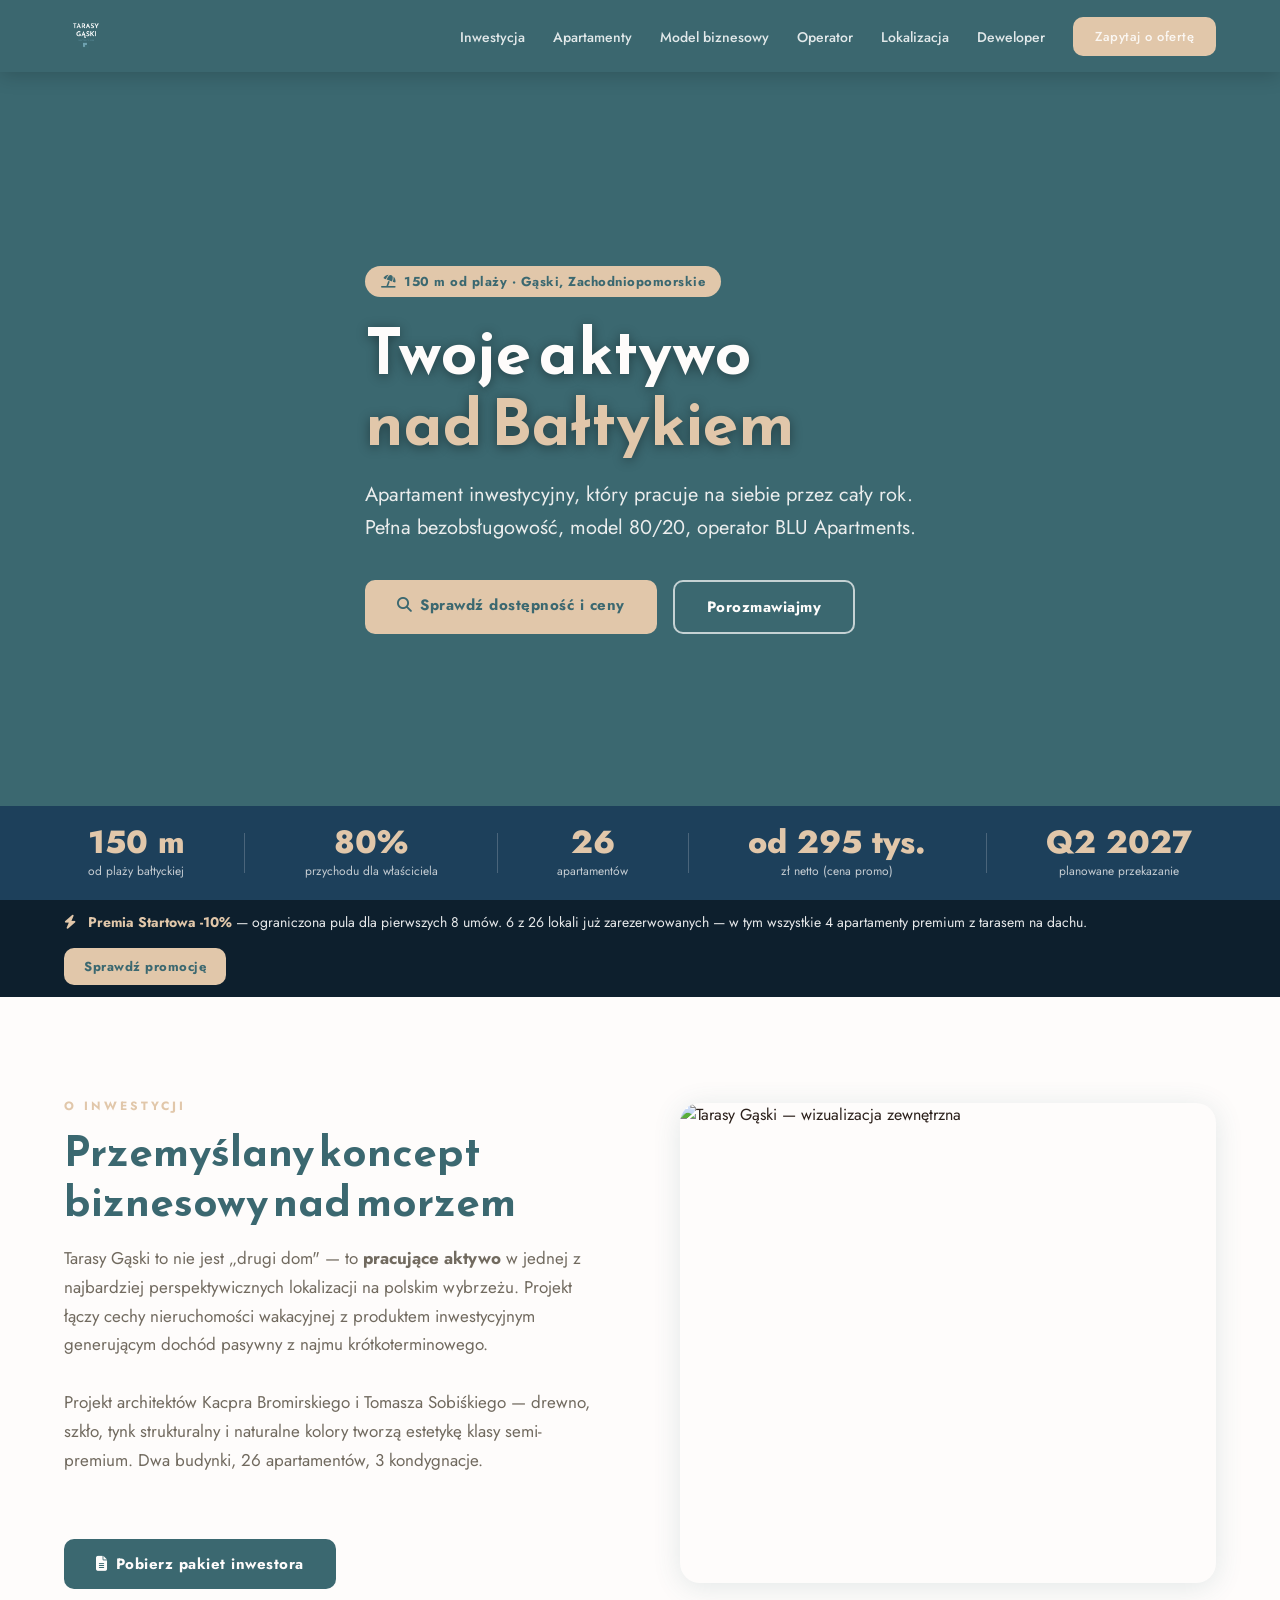
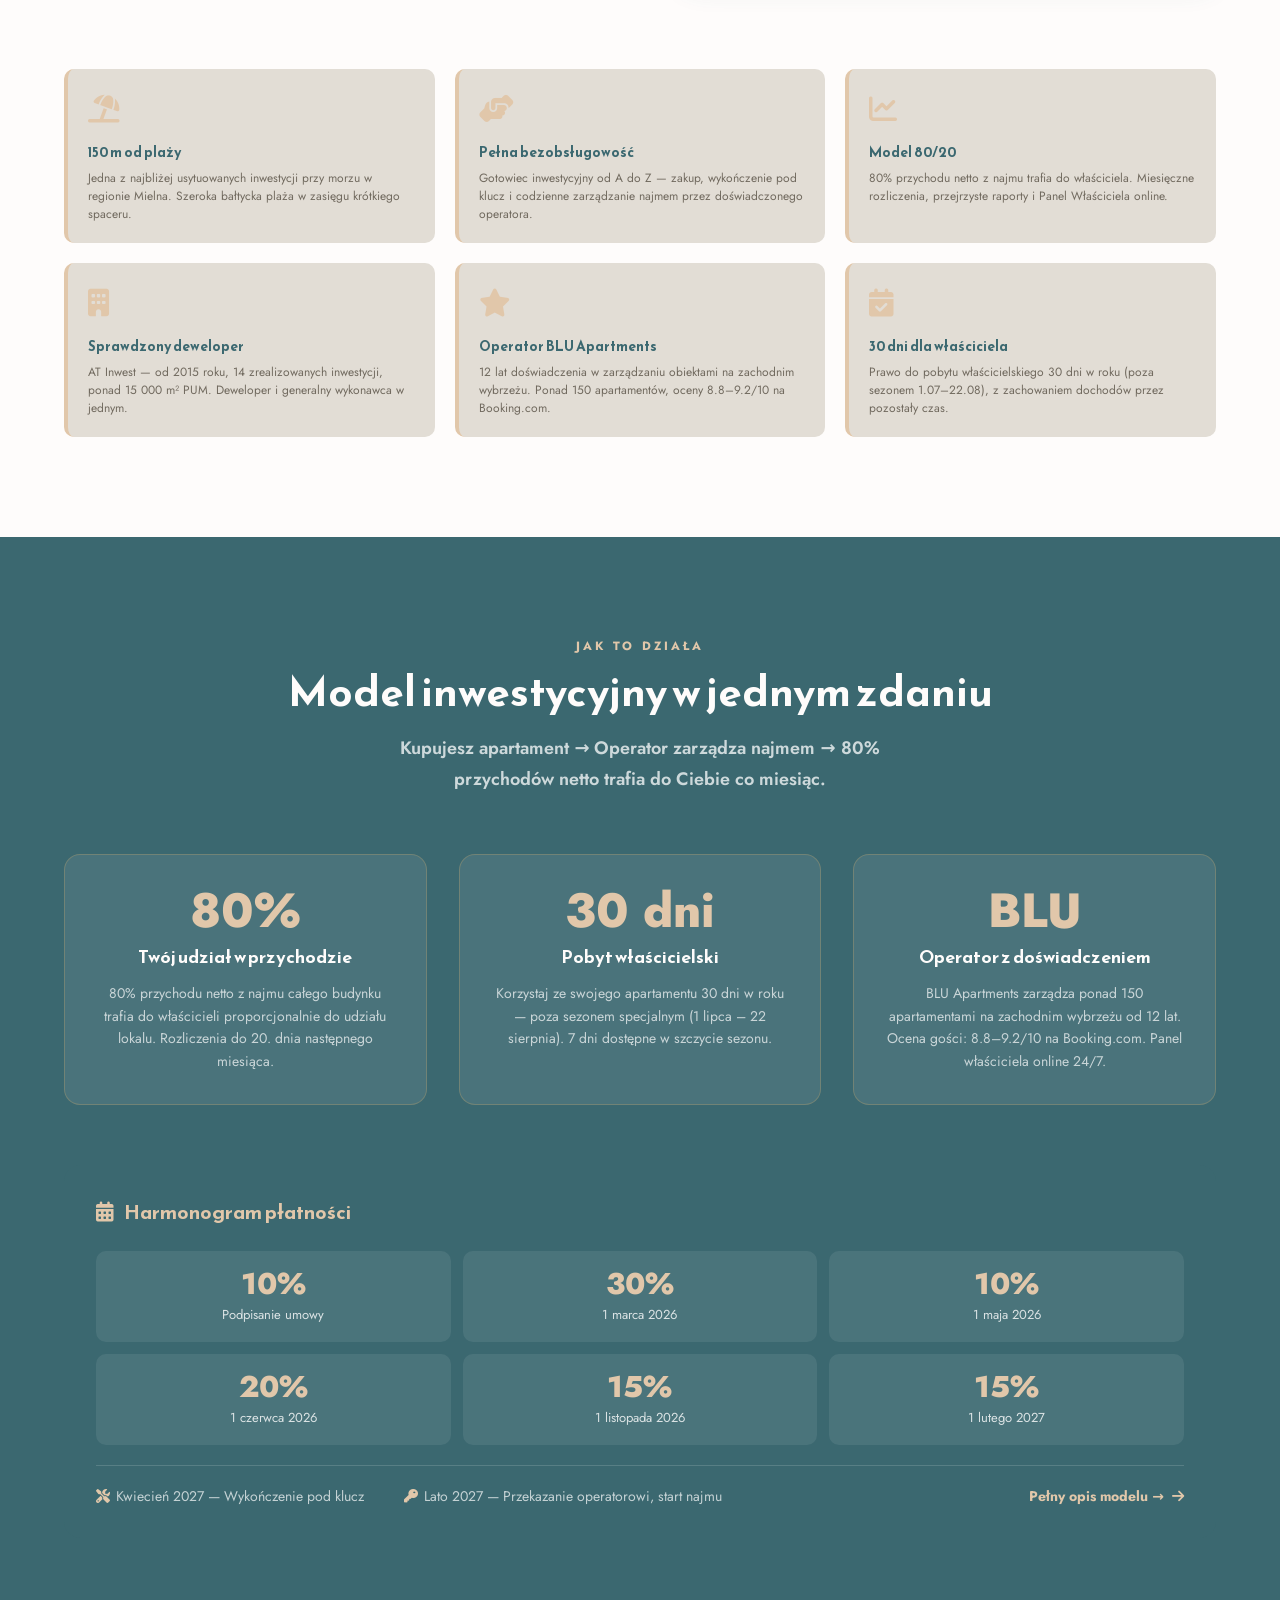
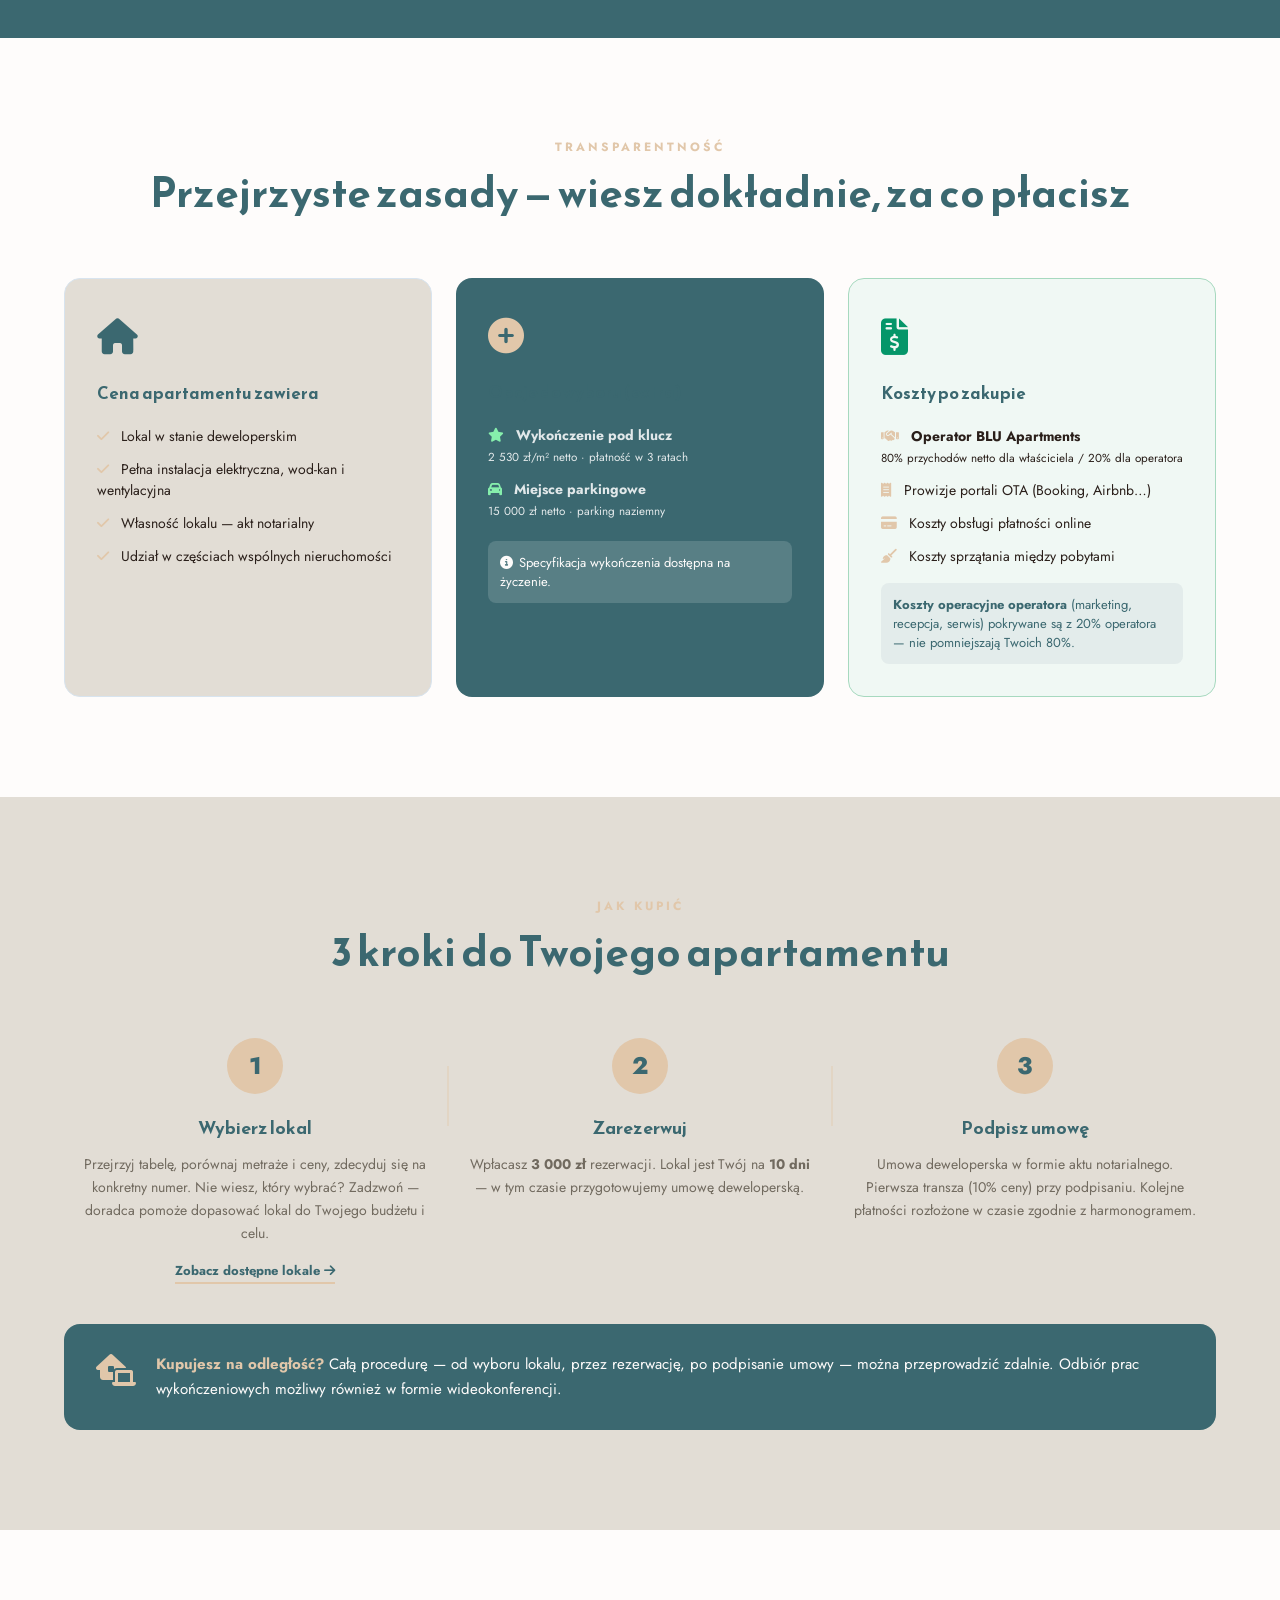
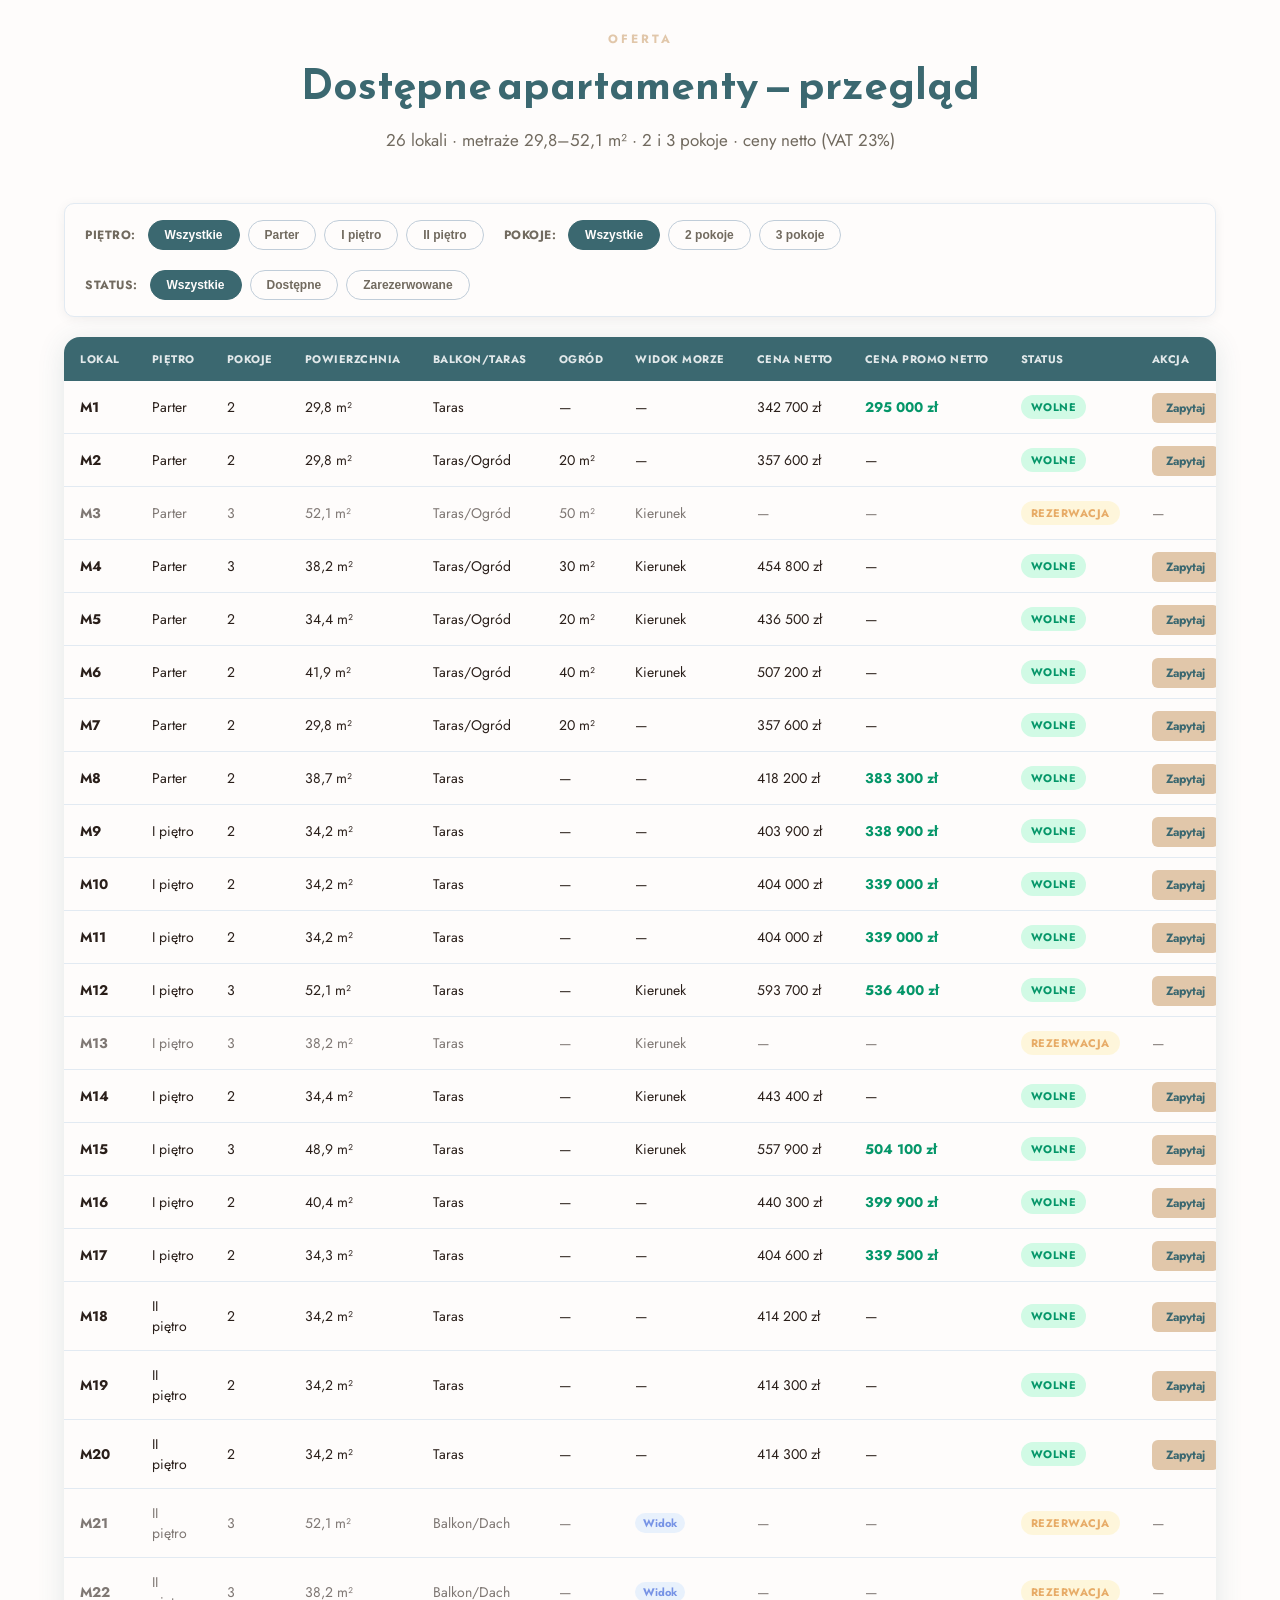
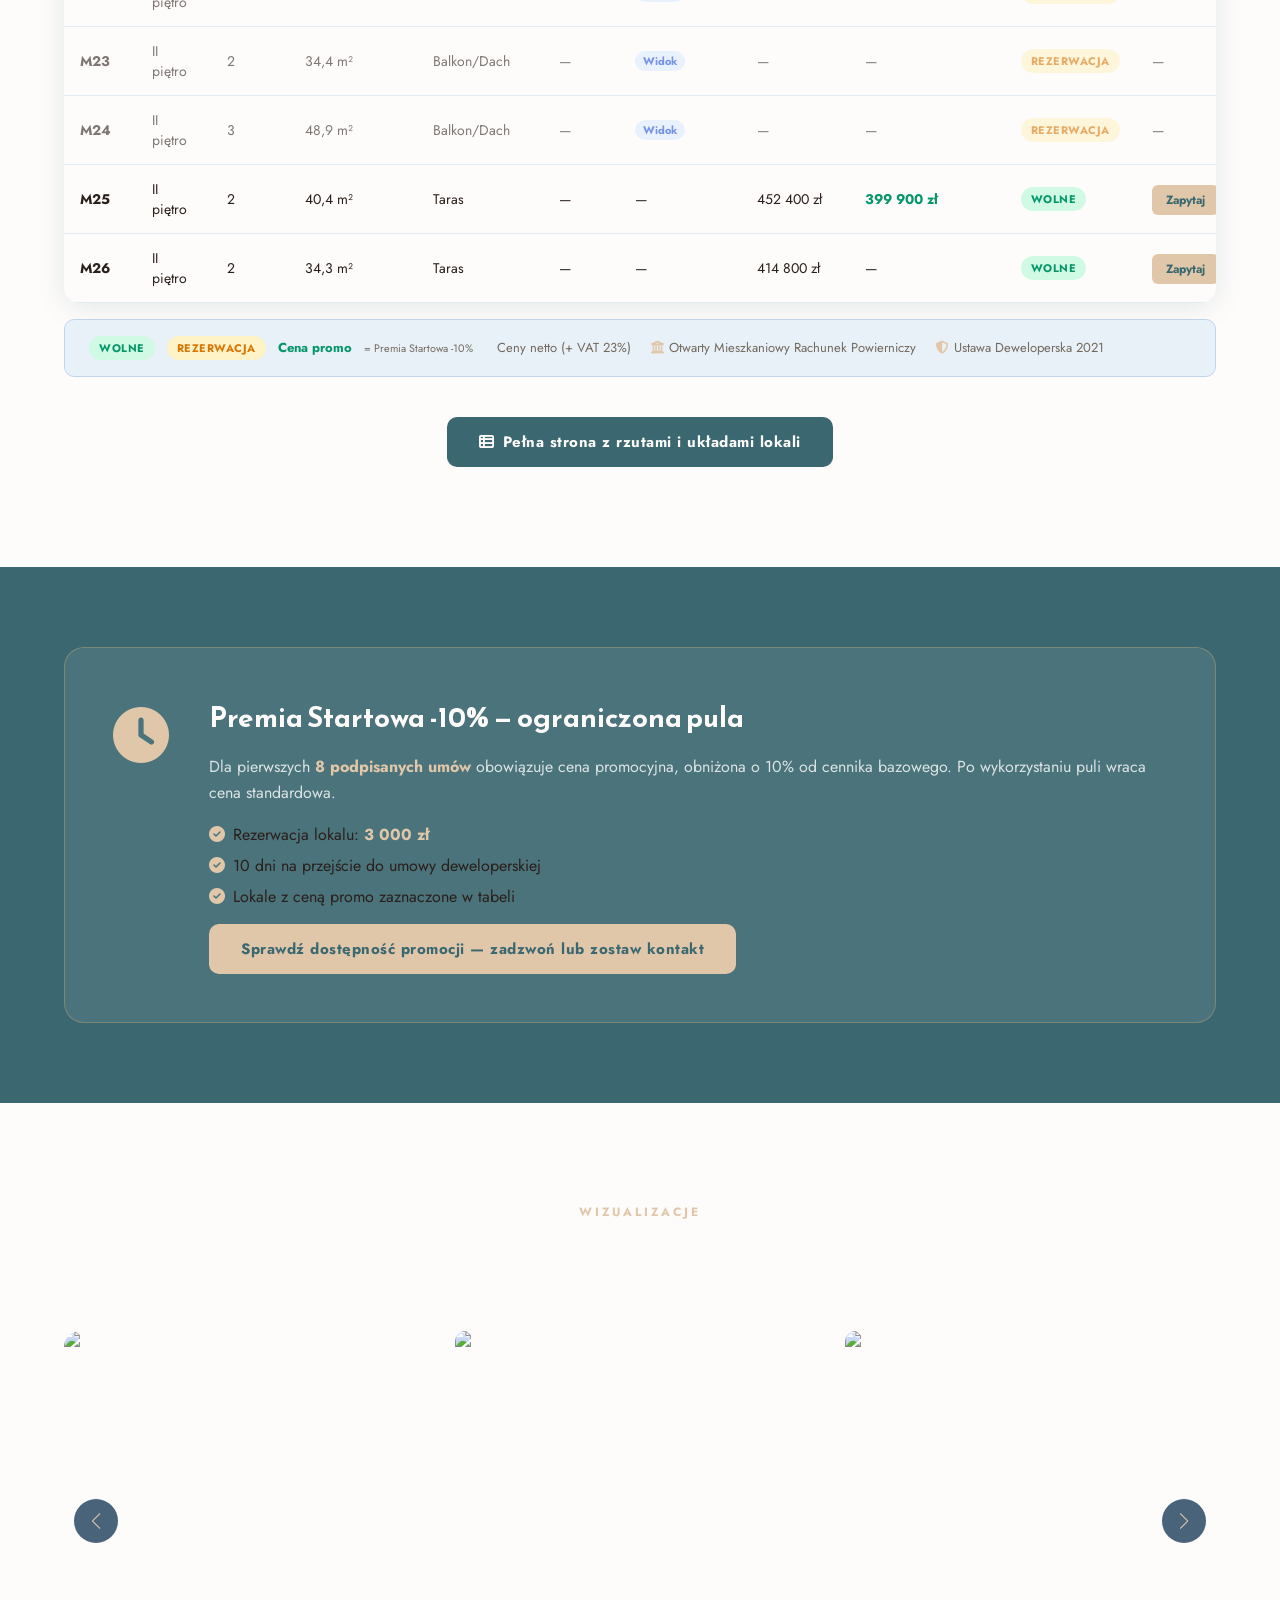
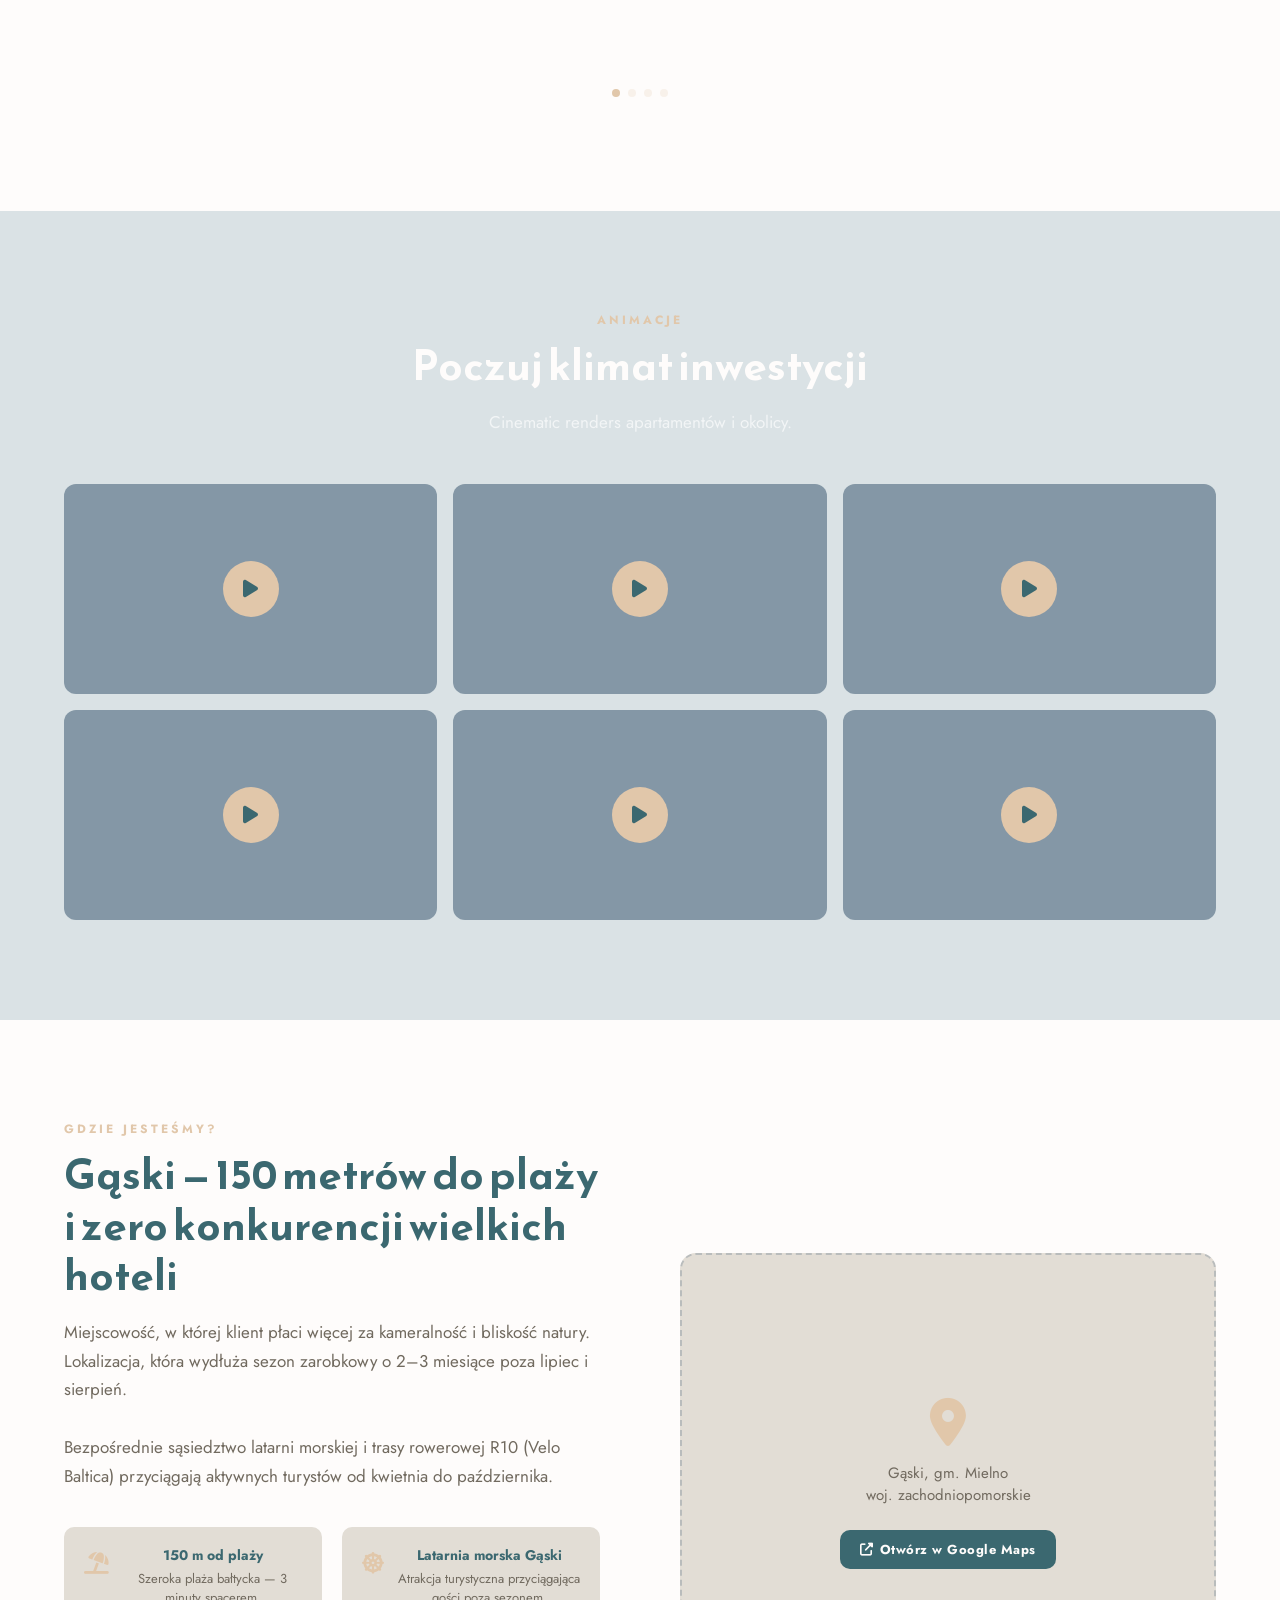
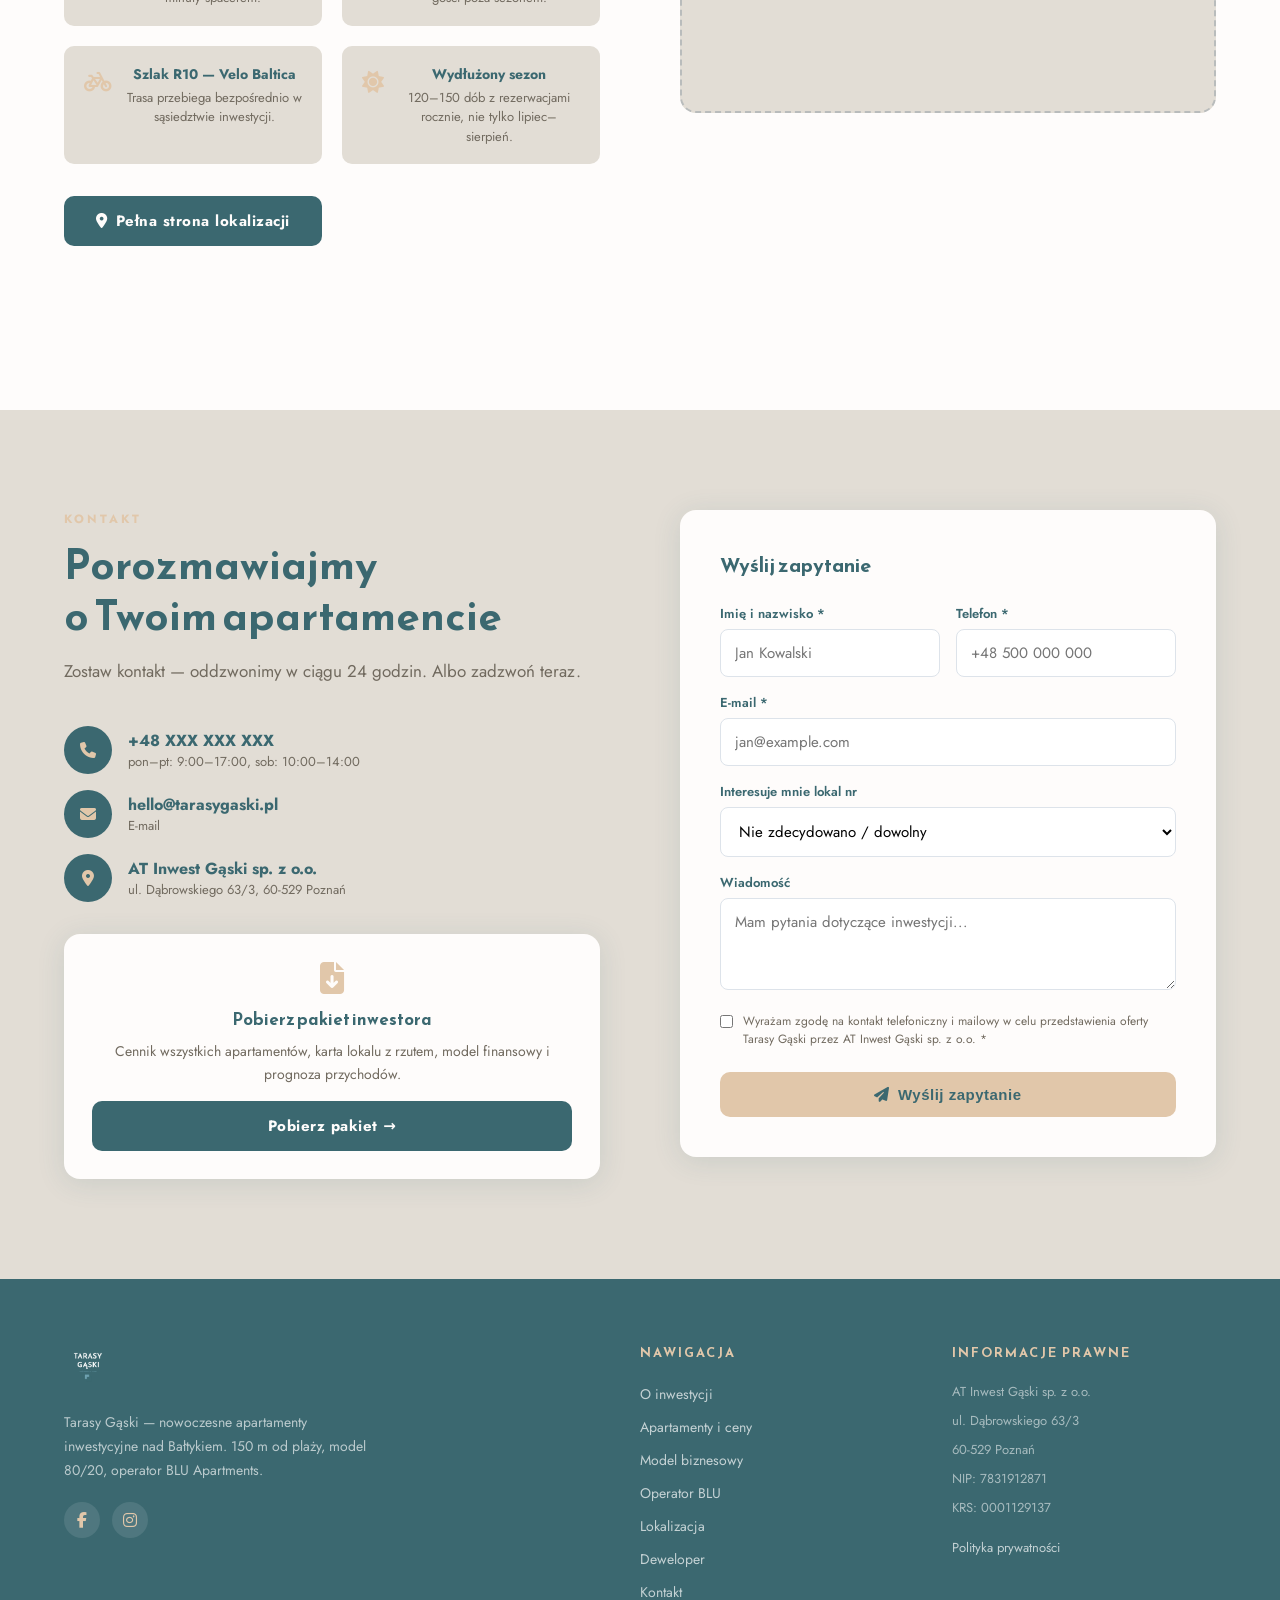
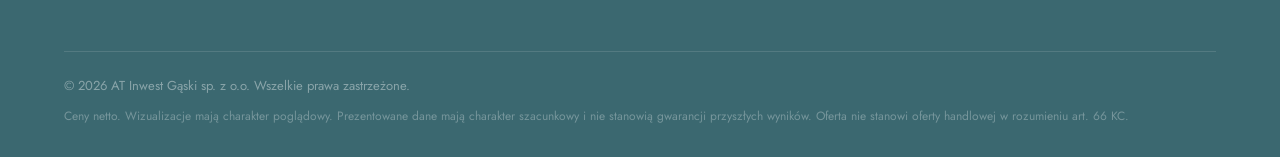
==== commit 12472acf: "Zastosuj identyfikację wizualną z księgi znaku (kolory + fonty) Zmiany wg Pełnej Księgi Znaku Tarasy" ====
--- a/index.html
+++ b/index.html
@@ -5,6 +5,9 @@
   <meta name="viewport" content="width=device-width, initial-scale=1.0" />
   <title>Tarasy Gąski — Apartamenty inwestycyjne 150 m od plaży</title>
   <meta name="description" content="Tarasy Gąski — nowoczesne apartamenty inwestycyjne nad Bałtykiem. 150 m od plaży, model 80/20, operator BLU Apartments. Sprawdź dostępność i ceny." />
+  <link rel="preconnect" href="https://fonts.googleapis.com" />
+  <link rel="preconnect" href="https://fonts.gstatic.com" crossorigin />
+  <link href="https://fonts.googleapis.com/css2?family=Jost:wght@300;400;500;600;700;800&family=Reem+Kufi:wght@400;500;600;700&display=swap" rel="stylesheet" />
   <link rel="stylesheet" href="https://cdn.jsdelivr.net/npm/swiper@11/swiper-bundle.min.css" />
   <link rel="stylesheet" href="https://cdnjs.cloudflare.com/ajax/libs/font-awesome/6.5.0/css/all.min.css" />
   <link rel="stylesheet" href="style.css" />
--- a/style.css
+++ b/style.css
@@ -1,24 +1,27 @@
 /* ============================================================
    TARASY GĄSKI — DEVELOPER LANDING PAGE
-   Stack: Vanilla HTML/CSS/JS | Color: Navy #1C3D5A + Gold #C9A66B
+   Stack: Vanilla HTML/CSS/JS
+   Brand Colors: Baltic Sea #3B6870 + Touch #E1C7AA (Księga znaku 2026)
+   Fonts: Reem Kufi (headings) + Jost (body)
    ============================================================ */
 
 :root {
-  --color-primary:       #1C3D5A;
-  --color-primary-light: #2a5478;
-  --color-accent:        #C9A66B;
-  --color-accent-dark:   #b08d52;
-  --color-bg:            #F0F4F8;
-  --color-bg2:           #E8EEF4;
+  --color-primary:       #3B6870;   /* Baltic Sea */
+  --color-primary-light: #6EA1AF;   /* Moray Eel */
+  --color-accent:        #E1C7AA;   /* Touch */
+  --color-accent-dark:   #A59A8B;   /* Cold Sand */
+  --color-bg:            #E2DDD5;   /* Bride */
+  --color-bg2:           #DAE2E5;   /* Ghost */
   --color-white:         #FEFCFB;
-  --color-text:          #1a1a2e;
-  --color-muted:         #5a6a7a;
+  --color-text:          #2a1f1a;
+  --color-muted:         #716A5F;   /* Bear */
   --color-sold:          #dc2626;
   --color-available:     #059669;
   --color-reserved:      #d97706;
-  --font-main: system-ui, -apple-system, 'Segoe UI', sans-serif;
+  --font-main:    'Jost', system-ui, -apple-system, sans-serif;
+  --font-heading: 'Reem Kufi', sans-serif;
   --radius: 10px;
-  --shadow: 0 4px 28px rgba(28,61,90,0.12);
+  --shadow: 0 4px 28px rgba(59,104,112,0.14);
   --transition: 0.3s ease;
   --max-width: 1200px;
 }
@@ -26,6 +29,7 @@
 *, *::before, *::after { box-sizing: border-box; margin: 0; padding: 0; }
 html { scroll-behavior: smooth; font-size: 16px; }
 body { font-family: var(--font-main); color: var(--color-text); background: var(--color-white); overflow-x: hidden; }
+h1, h2, h3, h4, .section-title, .hero-title { font-family: var(--font-heading); }
 img { max-width: 100%; height: auto; display: block; }
 a { text-decoration: none; color: inherit; }
 ul { list-style: none; }
@@ -45,7 +49,7 @@
 /* ─── HEADER ─── */
 #header {
   position: fixed; top: 0; left: 0; right: 0; z-index: 1000;
-  background: rgba(28,61,90,0.97);
+  background: rgba(59,104,112,0.97);
   backdrop-filter: blur(12px);
   box-shadow: 0 2px 20px rgba(0,0,0,0.2);
   transition: var(--transition);
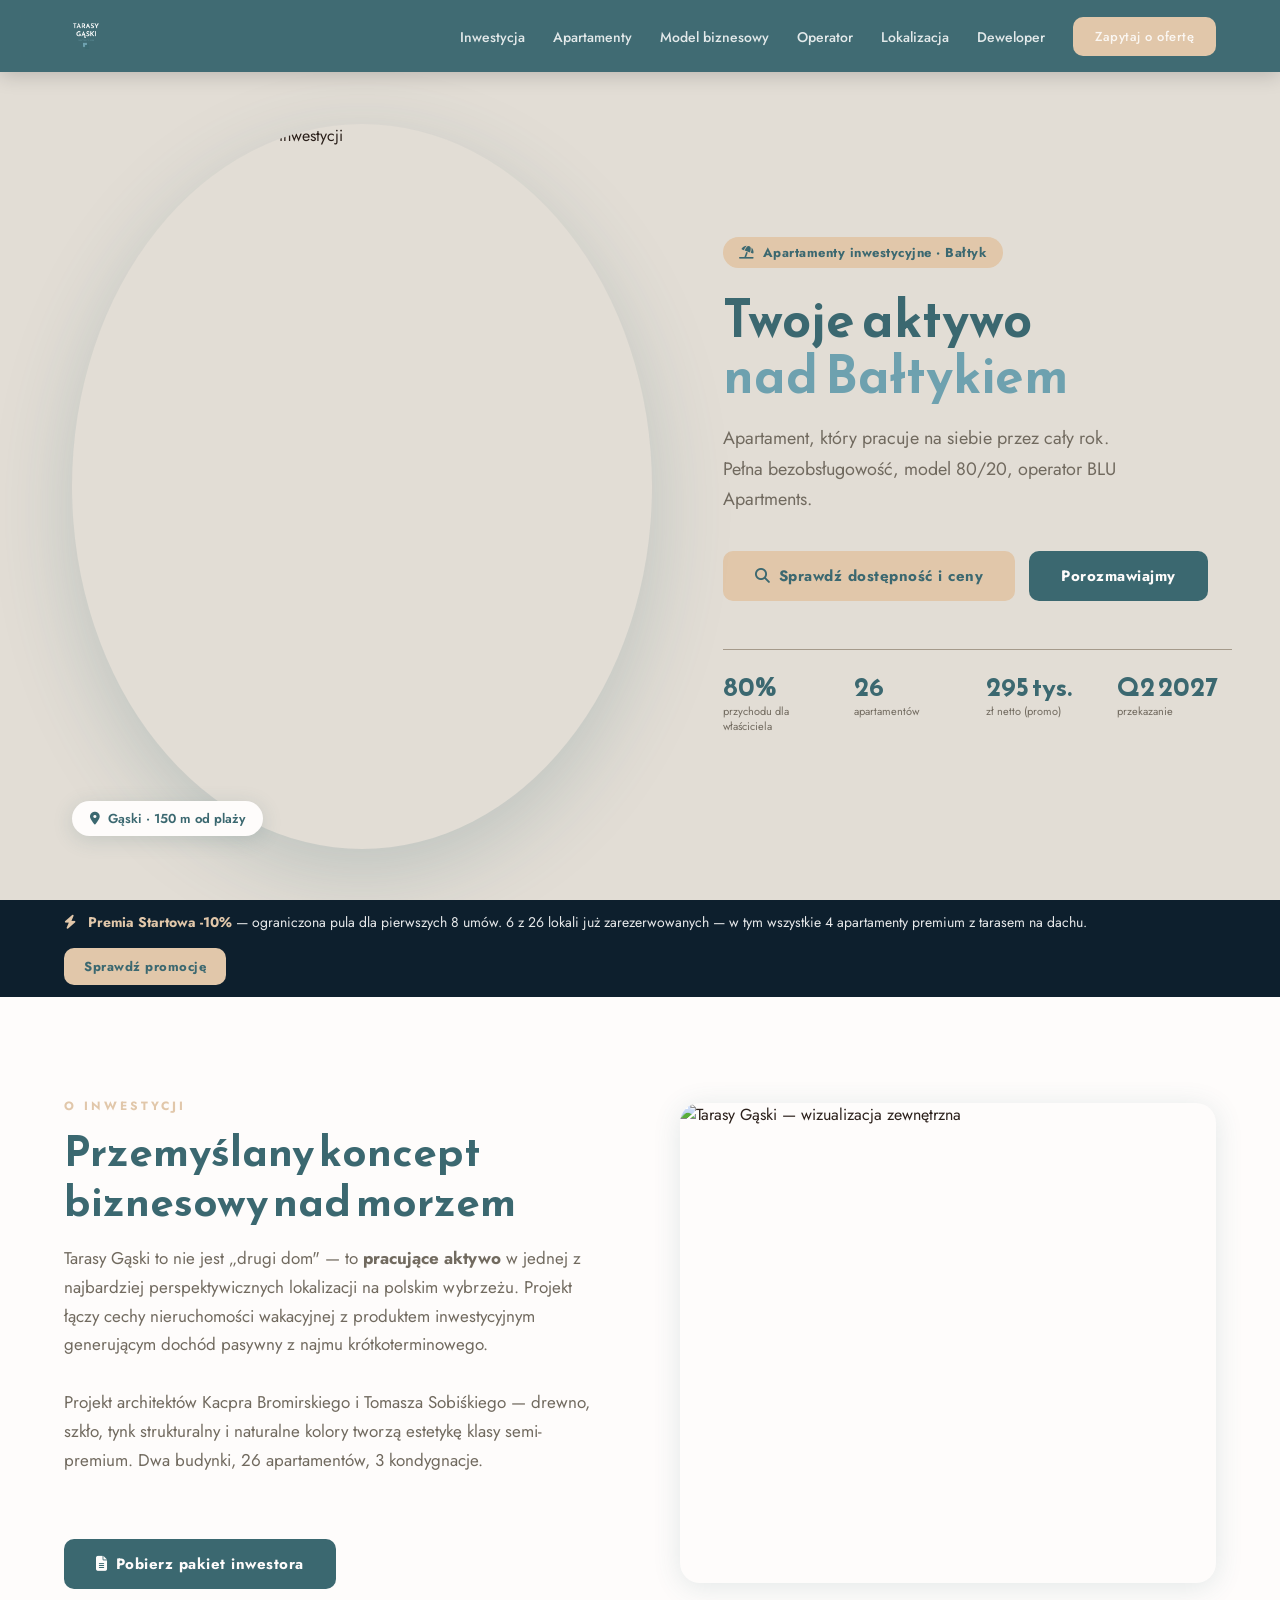
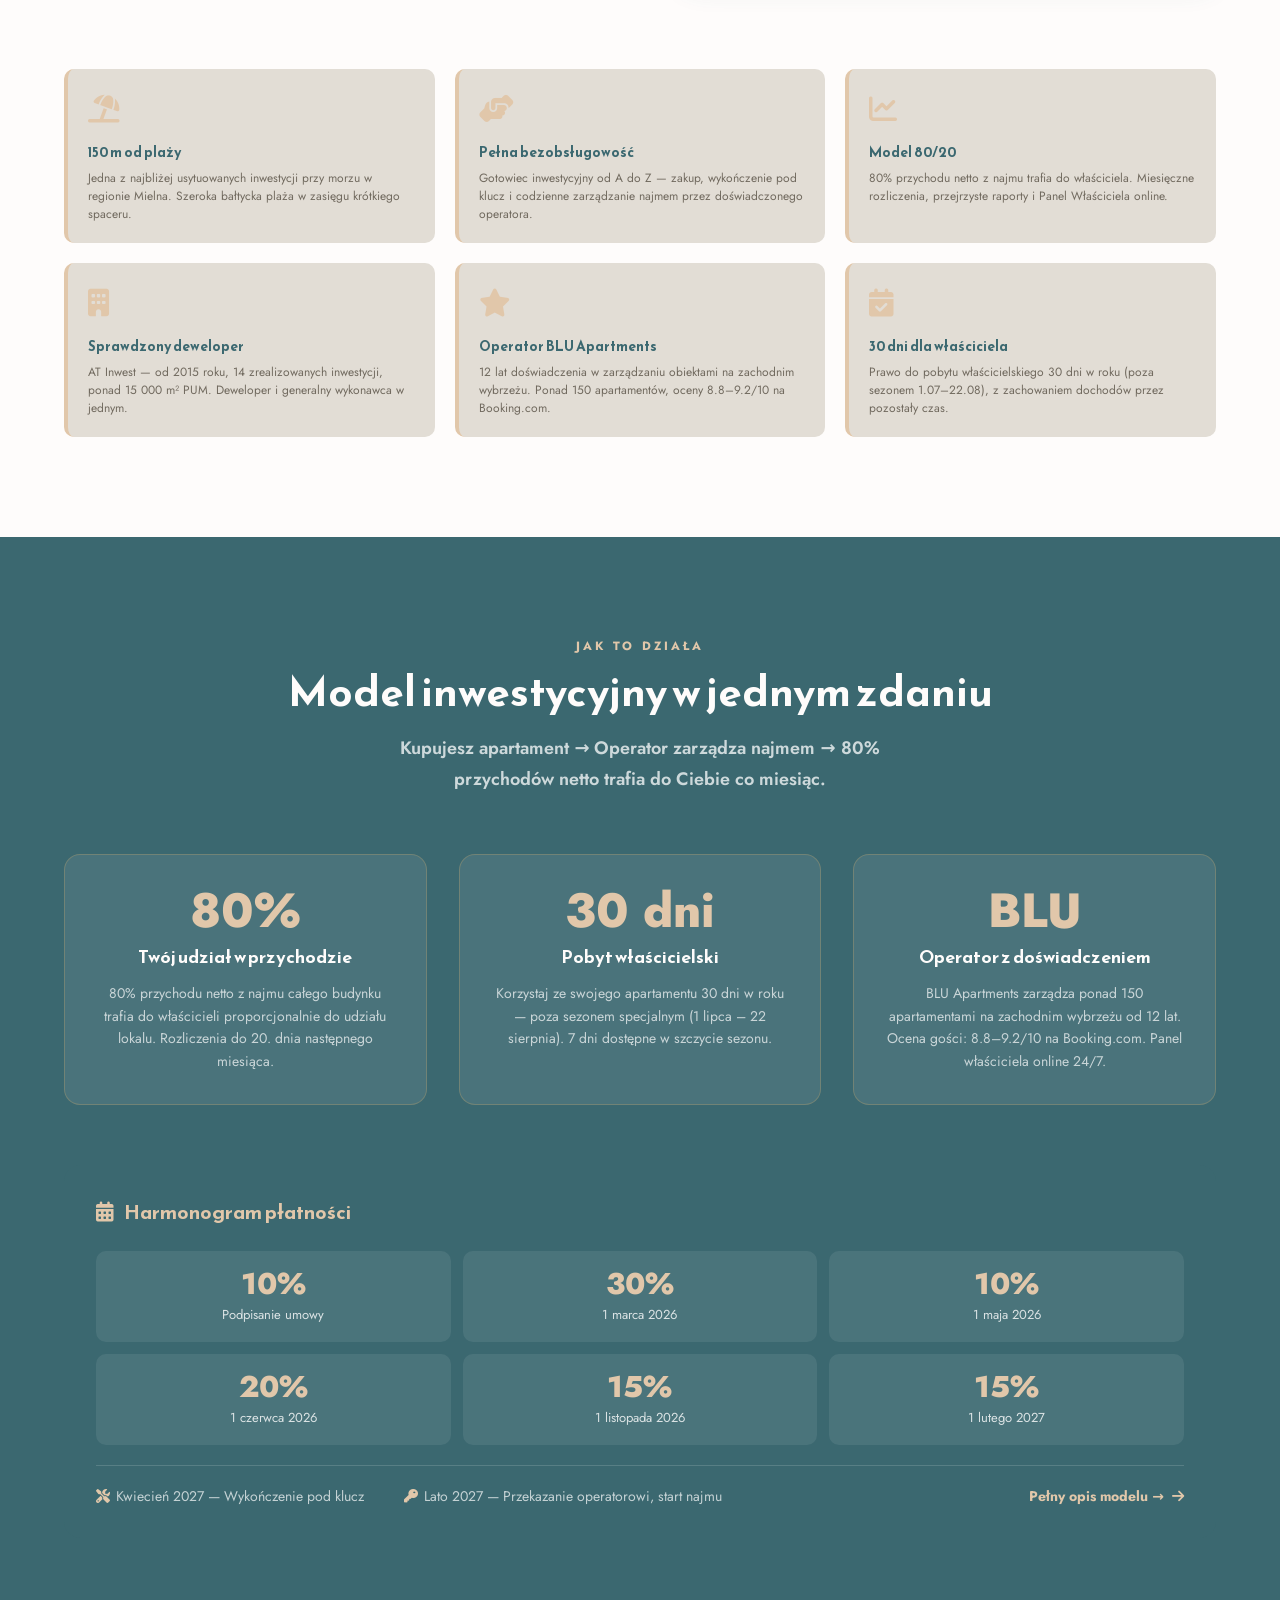
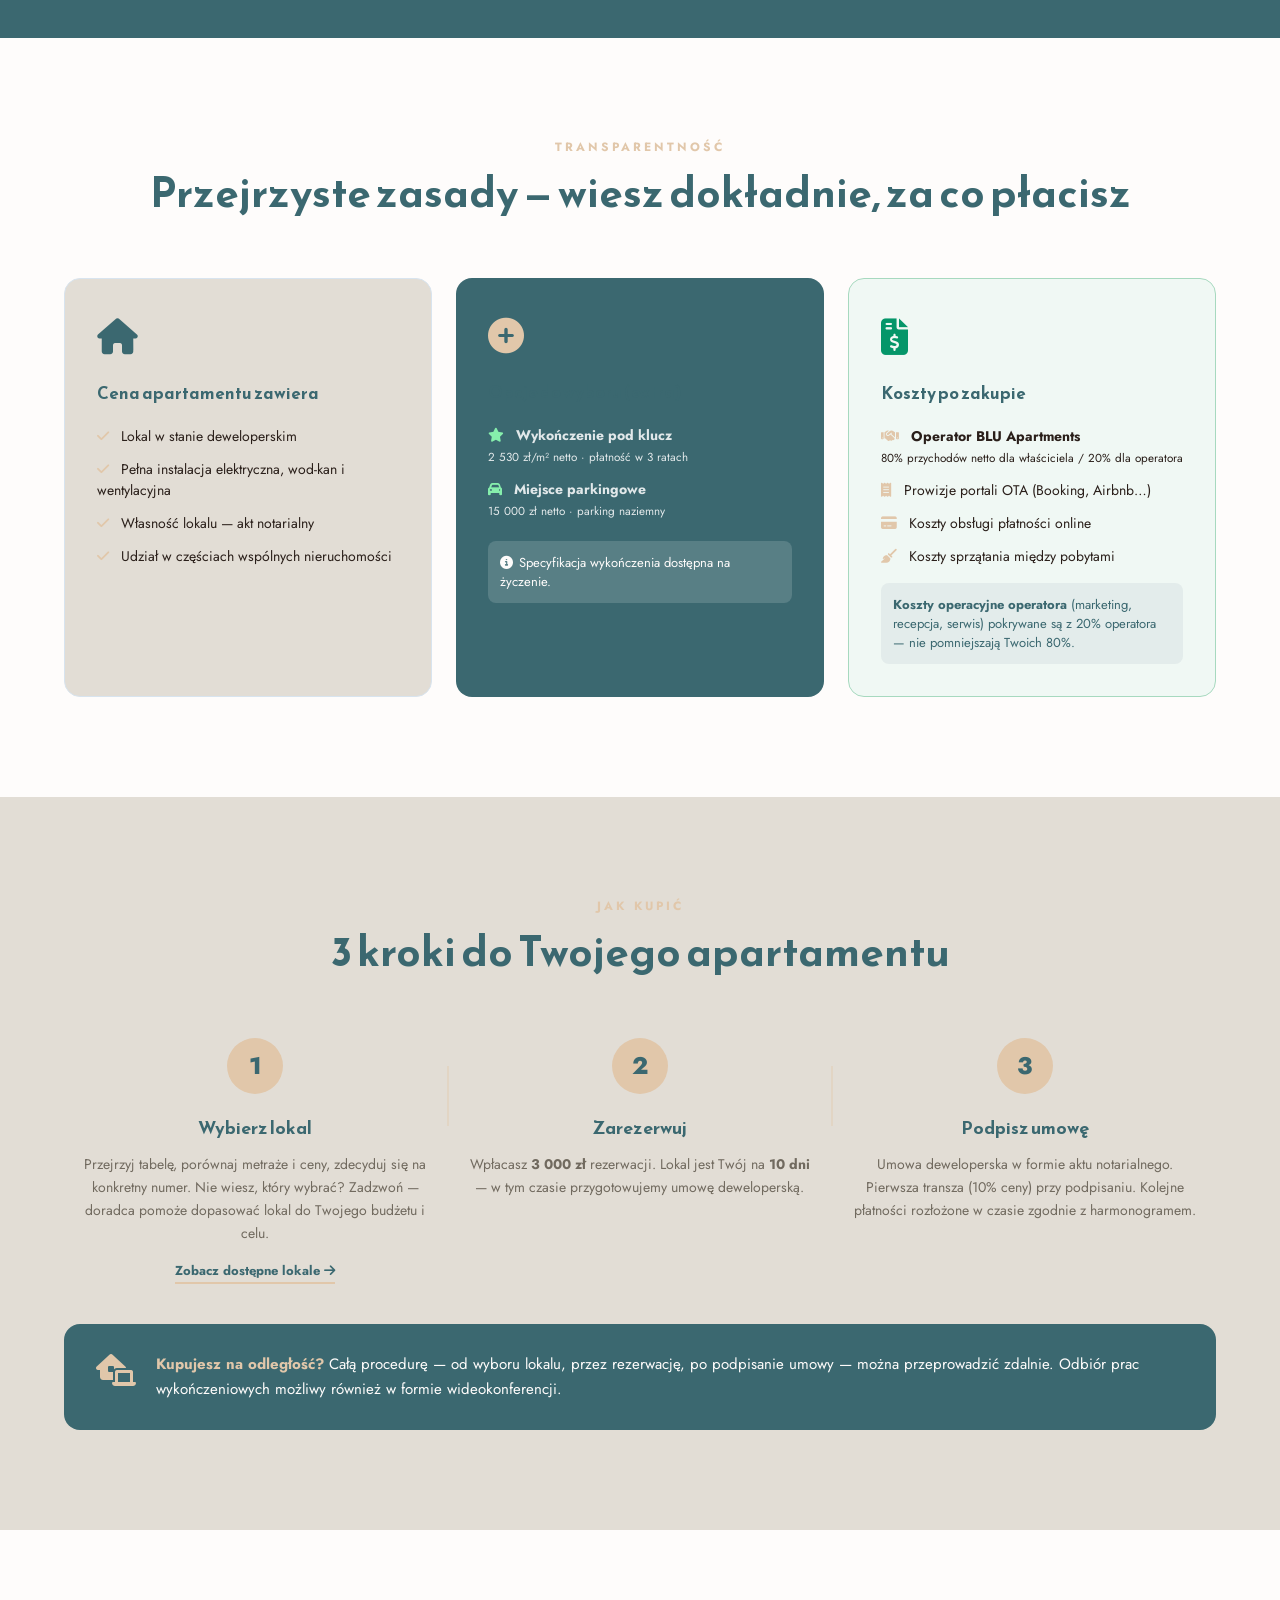
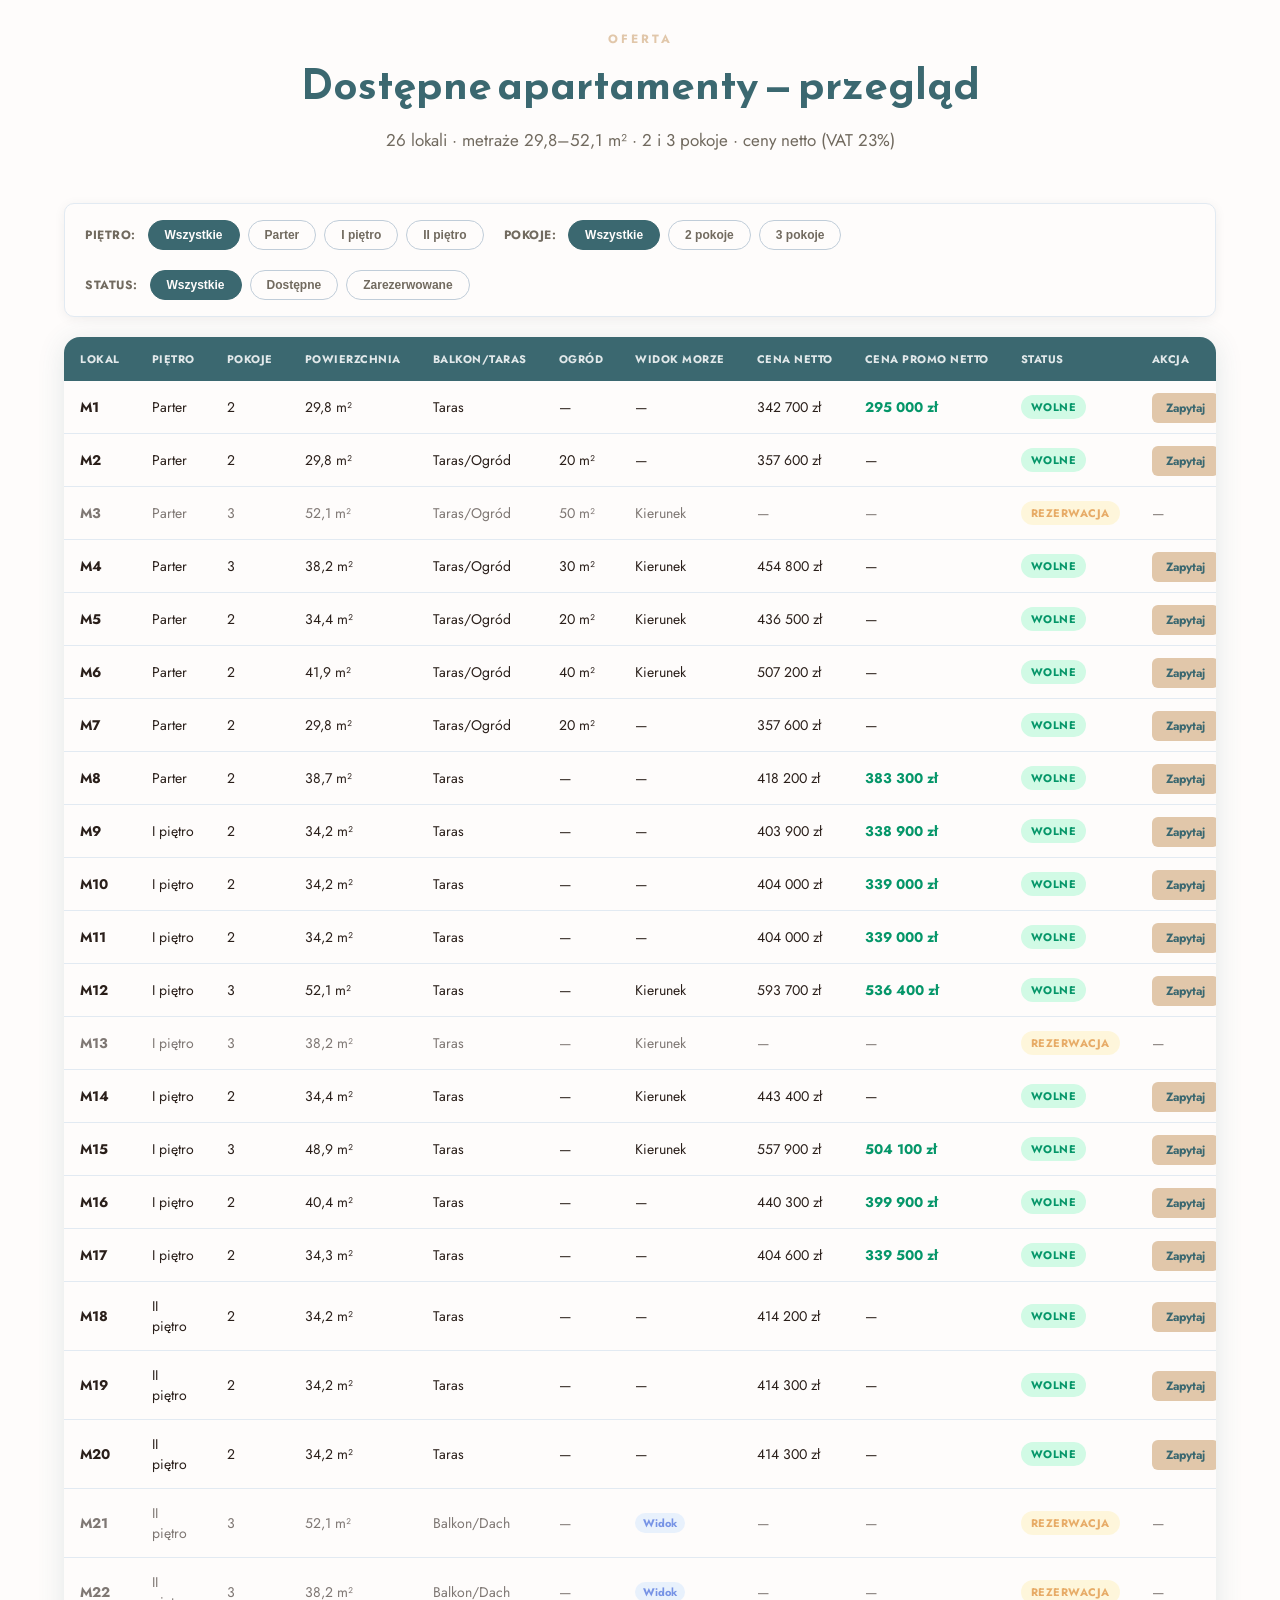
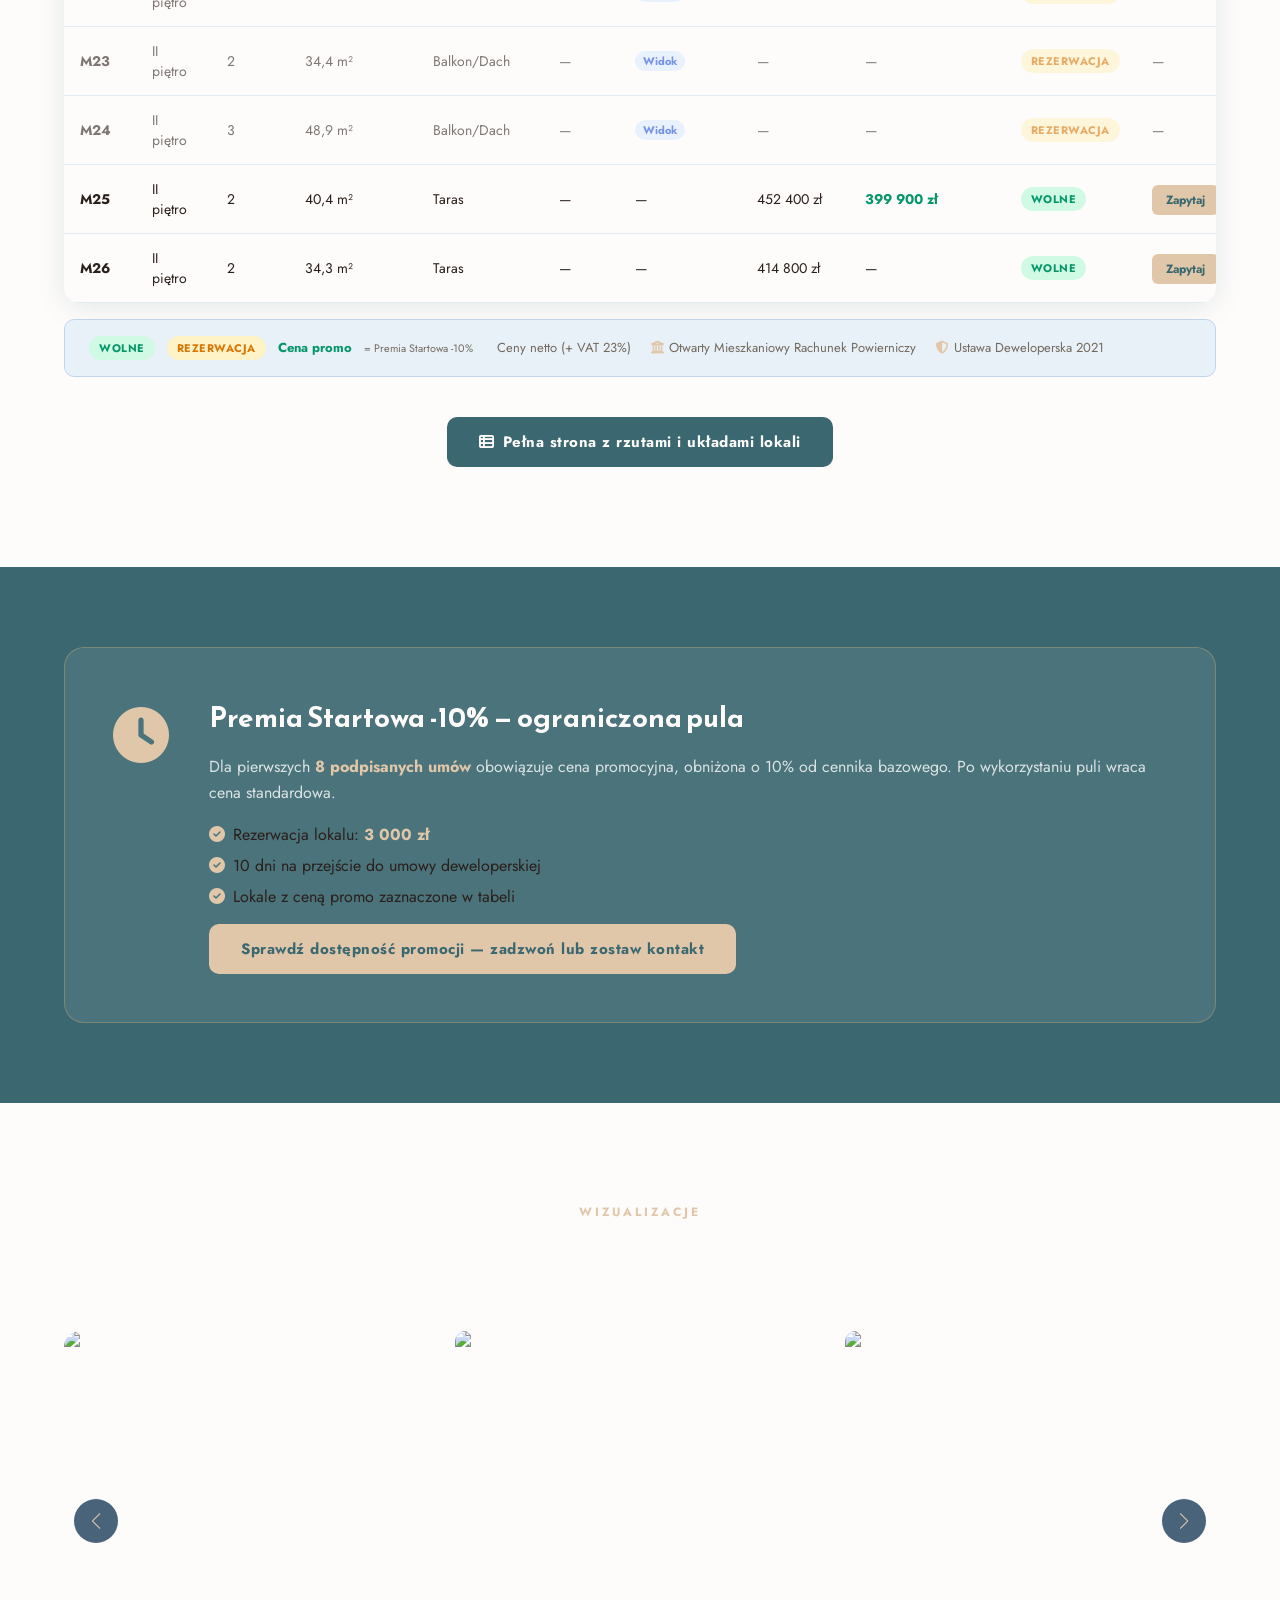
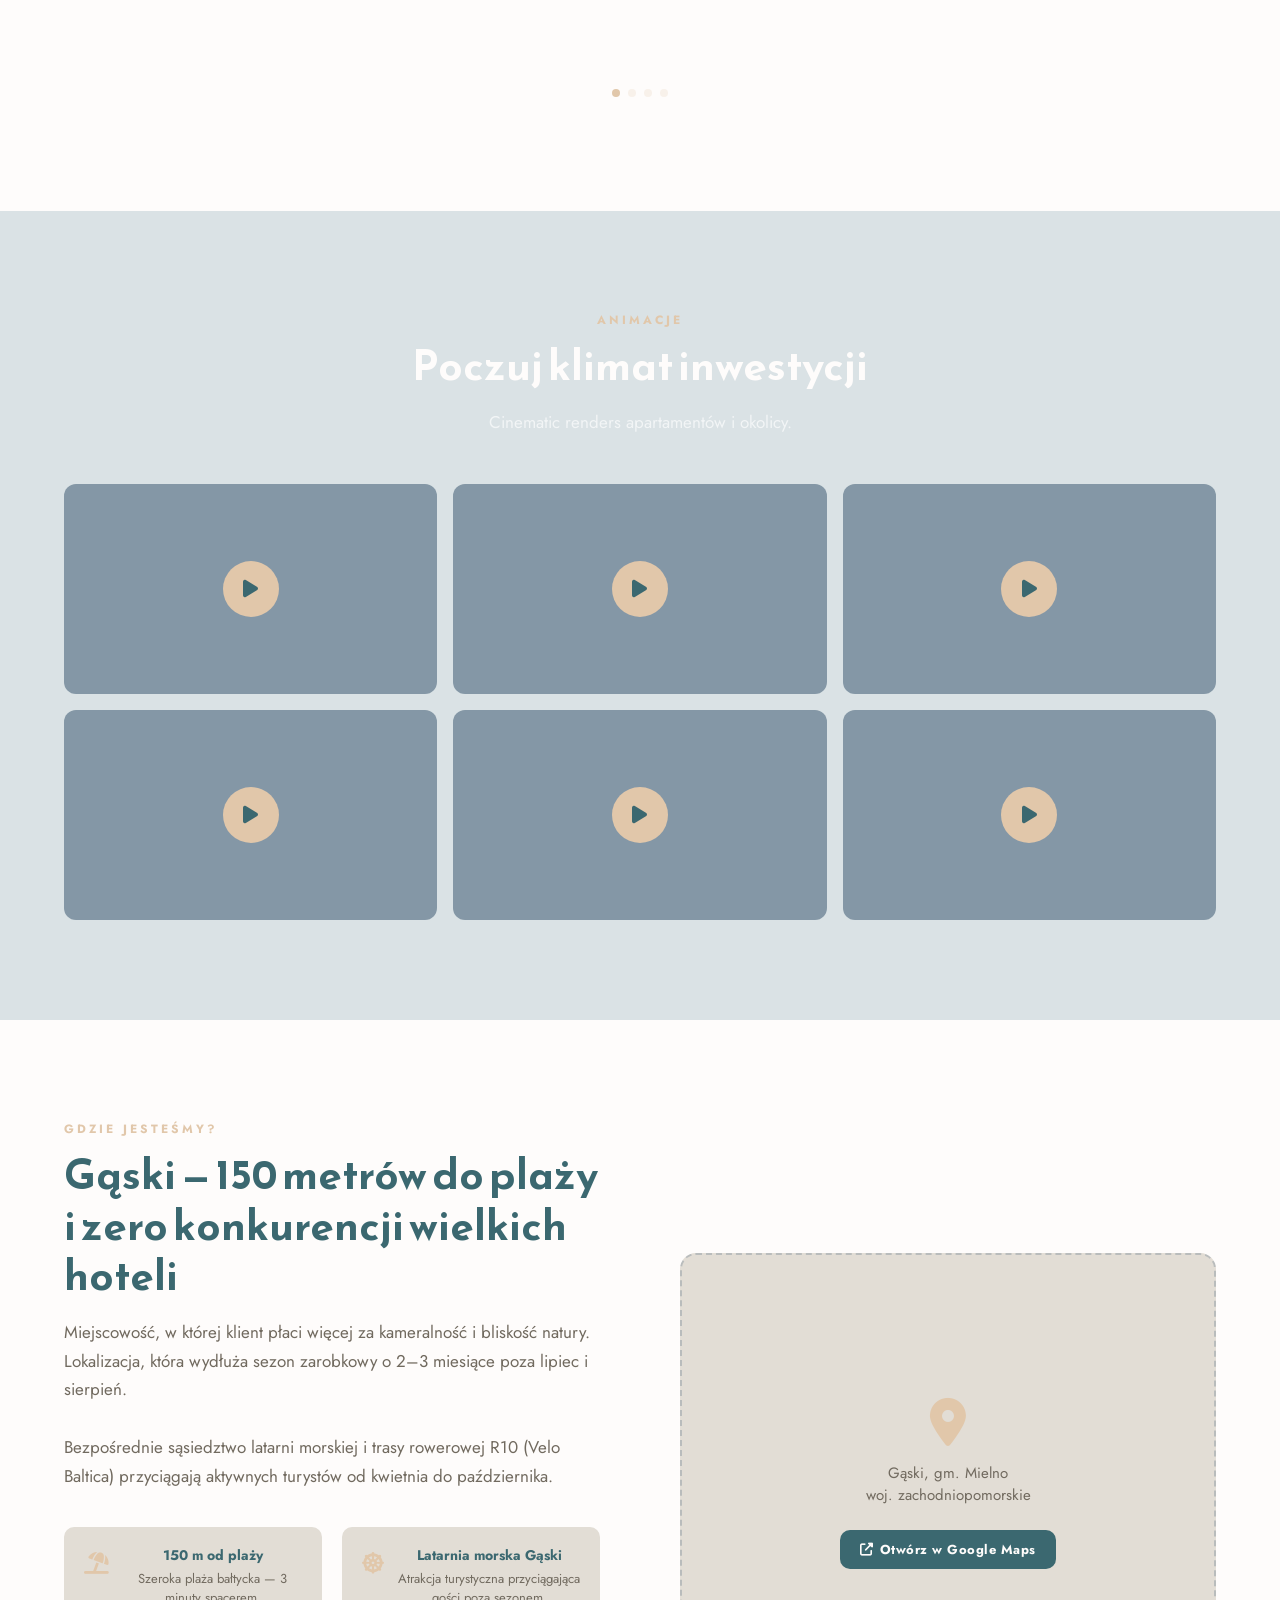
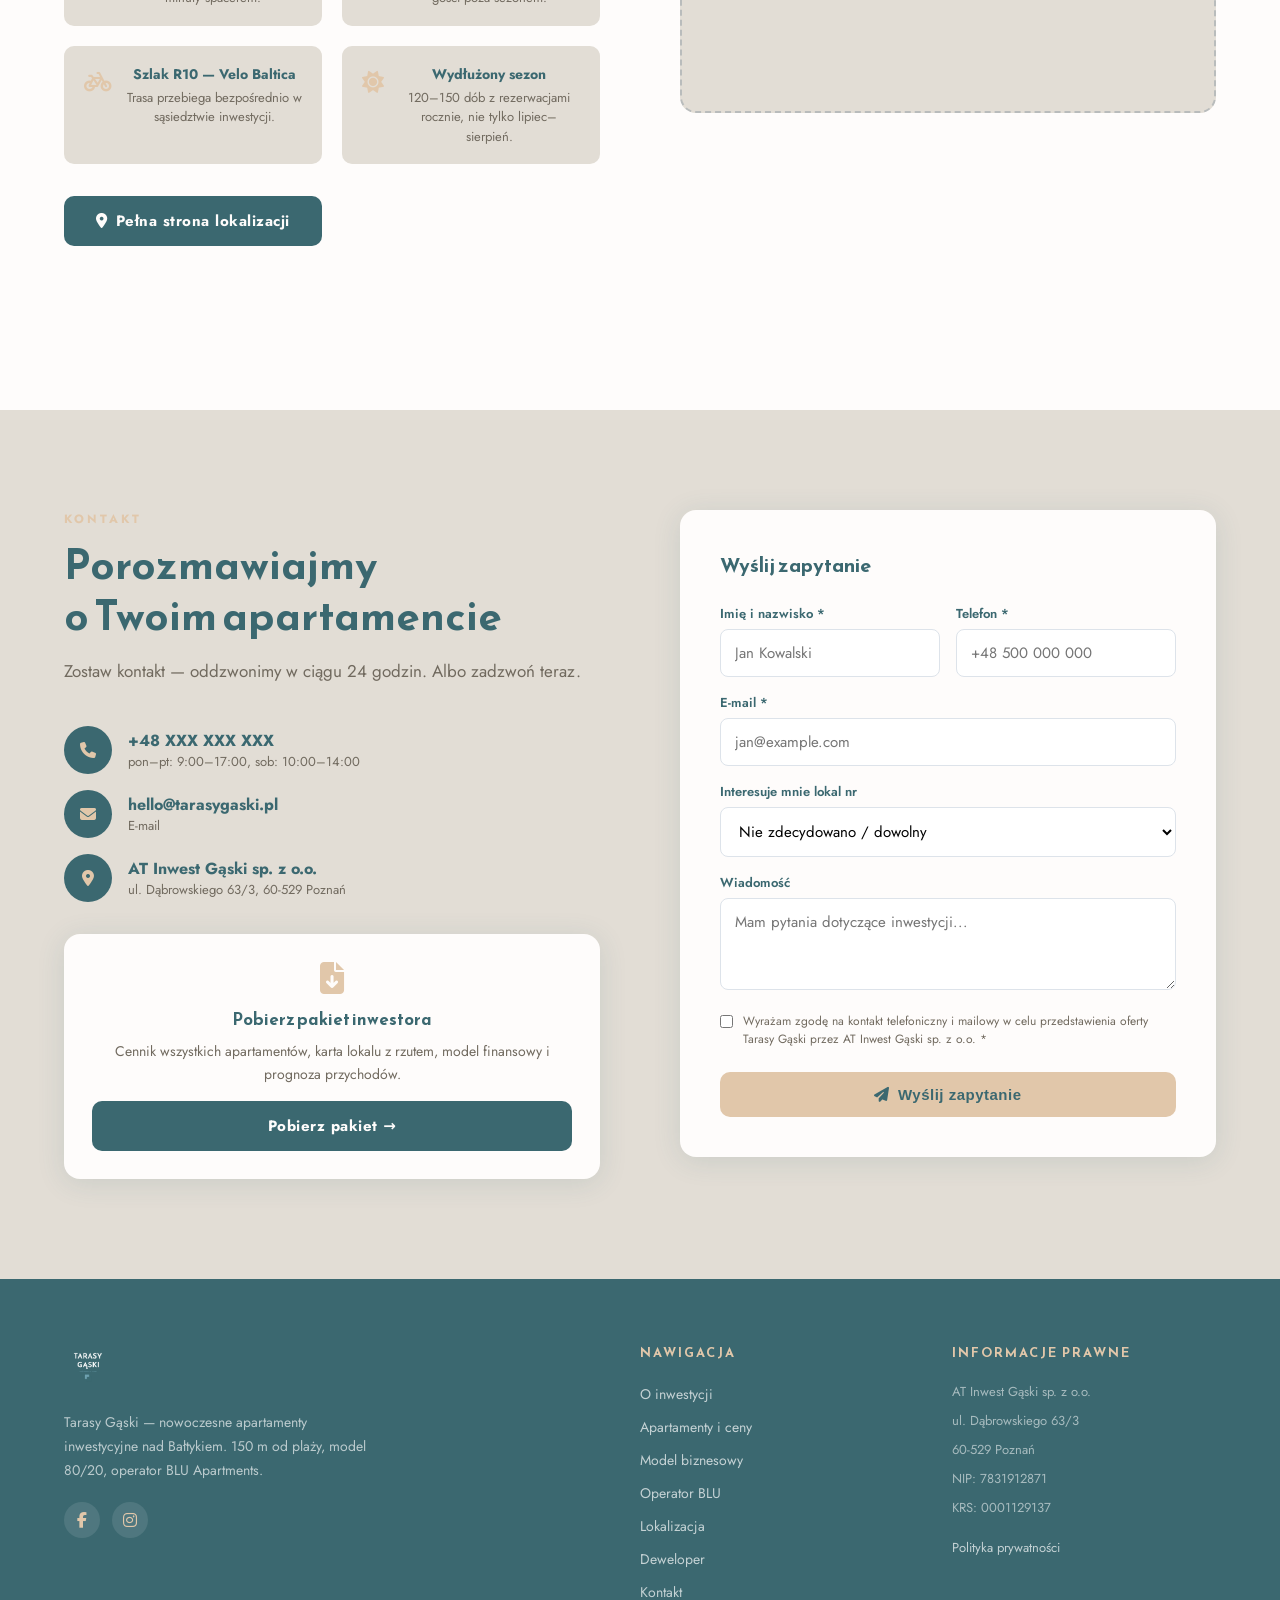
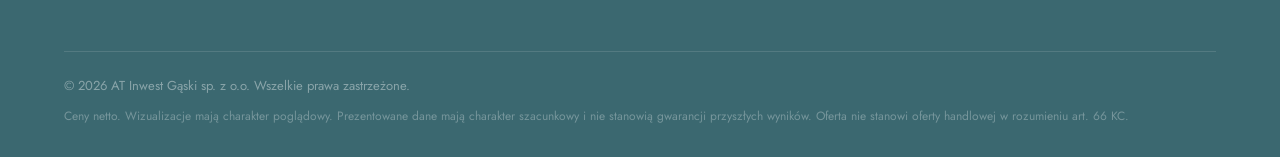
==== commit ce42aef2: "Przebuduj hero — split layout z owalną ramką (inspiracja ustkaflow.pl) - Nowy układ: lewa kolumna ow" ====
--- a/index.html
+++ b/index.html
@@ -39,53 +39,53 @@
 
 <!-- ═══ HERO ═══ -->
 <section id="hero">
-  <div class="hero-bg" style="background-image: url('galeria/01-hero/01-hero.png');"></div>
-  <div class="container">
-    <div class="hero-content">
+  <div class="hero-split">
+
+    <!-- ── LEWA KOLUMNA: owalna wizualizacja ── -->
+    <div class="hero-visual">
+      <div class="hero-oval-wrap">
+        <img src="galeria/01-hero/01-hero.png" alt="Tarasy Gąski — wizualizacja inwestycji" />
+      </div>
+      <div class="hero-location-chip">
+        <i class="fas fa-map-marker-alt"></i> Gąski · 150 m od plaży
+      </div>
+    </div>
+
+    <!-- ── PRAWA KOLUMNA: treść + KPI ── -->
+    <div class="hero-content-col">
       <div class="hero-badge">
         <i class="fas fa-umbrella-beach"></i>
-        150 m od plaży · Gąski, Zachodniopomorskie
+        Apartamenty inwestycyjne · Bałtyk
       </div>
       <h1>Twoje aktywo<br /><span>nad Bałtykiem</span></h1>
-      <p>Apartament inwestycyjny, który pracuje na siebie przez cały rok.<br />
+      <p>Apartament, który pracuje na siebie przez cały rok.<br />
          Pełna bezobsługowość, model 80/20, operator BLU Apartments.</p>
       <div class="hero-buttons">
         <a href="apartamenty.html" class="btn btn-primary">
           <i class="fas fa-search" style="margin-right:8px"></i>Sprawdź dostępność i ceny
         </a>
-        <a href="kontakt.html" class="btn btn-outline">Porozmawiajmy</a>
-      </div>
-    </div>
-  </div>
-  <div class="hero-stats">
-    <div class="container">
-      <div class="stats-row">
-        <div class="stat">
-          <div class="stat-num">150 m</div>
-          <div class="stat-label">od plaży bałtyckiej</div>
-        </div>
-        <div class="stat-sep"></div>
-        <div class="stat">
-          <div class="stat-num">80%</div>
-          <div class="stat-label">przychodu dla właściciela</div>
-        </div>
-        <div class="stat-sep"></div>
-        <div class="stat">
-          <div class="stat-num">26</div>
-          <div class="stat-label">apartamentów</div>
-        </div>
-        <div class="stat-sep"></div>
-        <div class="stat">
-          <div class="stat-num">od 295 tys.</div>
-          <div class="stat-label">zł netto (cena promo)</div>
-        </div>
-        <div class="stat-sep"></div>
-        <div class="stat">
-          <div class="stat-num">Q2 2027</div>
-          <div class="stat-label">planowane przekazanie</div>
-        </div>
-      </div>
-    </div>
+        <a href="kontakt.html" class="btn btn-dark">Porozmawiajmy</a>
+      </div>
+      <div class="hero-kpis">
+        <div class="hero-kpi">
+          <div class="hero-kpi-num">80%</div>
+          <div class="hero-kpi-label">przychodu dla właściciela</div>
+        </div>
+        <div class="hero-kpi">
+          <div class="hero-kpi-num">26</div>
+          <div class="hero-kpi-label">apartamentów</div>
+        </div>
+        <div class="hero-kpi">
+          <div class="hero-kpi-num">295 tys.</div>
+          <div class="hero-kpi-label">zł netto (promo)</div>
+        </div>
+        <div class="hero-kpi">
+          <div class="hero-kpi-num">Q2 2027</div>
+          <div class="hero-kpi-label">przekazanie</div>
+        </div>
+      </div>
+    </div>
+
   </div>
 </section>
 
--- a/style.css
+++ b/style.css
@@ -67,31 +67,130 @@
 .hamburger { display: none; cursor: pointer; padding: 8px; }
 .hamburger span { display: block; width: 24px; height: 2px; background: var(--color-white); margin: 5px 0; transition: var(--transition); }
 
-/* ─── HERO ─── */
-#hero { height: 100vh; min-height: 640px; position: relative; display: flex; align-items: center; background: var(--color-primary); }
-.hero-bg { position: absolute; inset: 0; background-size: cover; background-position: center; opacity: 0.45; }
+/* ─── HERO — split layout z owalną ramką ─── */
+#hero {
+  min-height: 100vh;
+  background: var(--color-bg);
+  overflow: hidden;
+}
+
+.hero-split {
+  display: grid;
+  grid-template-columns: 54% 46%;
+  min-height: 100vh;
+  padding-top: 72px; /* wysokość headera */
+}
+
+/* Lewa kolumna — owalna wizualizacja */
+.hero-visual {
+  position: relative;
+  display: flex;
+  align-items: center;
+  justify-content: center;
+  padding: 40px 16px 40px 48px;
+}
+
+.hero-oval-wrap {
+  width: 100%;
+  max-width: 580px;
+  aspect-ratio: 4 / 5;
+  border-radius: 50%;
+  overflow: hidden;
+  box-shadow: 0 24px 80px rgba(59,104,112,0.22);
+}
+
+.hero-oval-wrap img {
+  width: 100%;
+  height: 100%;
+  object-fit: cover;
+  transition: transform 0.8s ease;
+}
+
+.hero-oval-wrap:hover img { transform: scale(1.04); }
+
+.hero-location-chip {
+  position: absolute;
+  bottom: 64px;
+  left: 72px;
+  background: var(--color-white);
+  color: var(--color-primary);
+  font-size: 13px;
+  font-weight: 600;
+  padding: 8px 18px;
+  border-radius: 24px;
+  box-shadow: 0 4px 20px rgba(59,104,112,0.18);
+  display: flex;
+  align-items: center;
+  gap: 8px;
+}
+
+/* Prawa kolumna — content */
+.hero-content-col {
+  display: flex;
+  flex-direction: column;
+  justify-content: center;
+  padding: 60px 48px 60px 32px;
+  gap: 0;
+}
+
 .hero-badge {
-  display: inline-flex; align-items: center; gap: 8px;
-  background: var(--color-accent); color: var(--color-primary);
-  padding: 6px 16px; border-radius: 20px;
-  font-size: 13px; font-weight: 700; letter-spacing: 0.5px;
+  display: inline-flex;
+  align-items: center;
+  gap: 8px;
+  background: var(--color-accent);
+  color: var(--color-primary);
+  padding: 6px 16px;
+  border-radius: 20px;
+  font-size: 13px;
+  font-weight: 700;
+  letter-spacing: 0.5px;
+  margin-bottom: 24px;
+  width: fit-content;
+}
+
+.hero-content-col h1 {
+  font-size: clamp(36px, 4vw, 58px);
+  font-weight: 700;
+  line-height: 1.08;
+  color: var(--color-primary);
   margin-bottom: 20px;
 }
-.hero-content { position: relative; z-index: 2; color: var(--color-white); max-width: 720px; }
-.hero-content h1 { font-size: clamp(34px, 5.5vw, 64px); font-weight: 800; line-height: 1.1; margin-bottom: 20px; text-shadow: 0 2px 12px rgba(0,0,0,0.4); }
-.hero-content h1 span { color: var(--color-accent); }
-.hero-content p { font-size: clamp(16px, 2vw, 20px); opacity: 0.9; margin-bottom: 36px; line-height: 1.65; }
-.hero-buttons { display: flex; gap: 16px; flex-wrap: wrap; }
-.hero-stats {
-  position: absolute; bottom: 0; left: 0; right: 0; z-index: 2;
-  background: rgba(28,61,90,0.92); backdrop-filter: blur(8px);
-  padding: 20px 0;
-}
-.stats-row { display: flex; justify-content: space-around; align-items: center; flex-wrap: wrap; gap: 12px; }
-.stat { text-align: center; color: var(--color-white); }
-.stat-num { font-size: clamp(22px, 3vw, 32px); font-weight: 800; color: var(--color-accent); line-height: 1; }
-.stat-label { font-size: 12px; opacity: 0.75; margin-top: 4px; }
-.stat-sep { width: 1px; height: 40px; background: rgba(255,255,255,0.2); }
+
+.hero-content-col h1 span { color: var(--color-primary-light); }
+
+.hero-content-col p {
+  font-size: clamp(15px, 1.5vw, 18px);
+  color: var(--color-muted);
+  margin-bottom: 36px;
+  line-height: 1.7;
+  max-width: 420px;
+}
+
+.hero-buttons { display: flex; gap: 14px; flex-wrap: wrap; margin-bottom: 48px; }
+
+/* KPI pod przyciskami */
+.hero-kpis {
+  display: grid;
+  grid-template-columns: repeat(4, 1fr);
+  gap: 16px;
+  padding-top: 24px;
+  border-top: 1px solid var(--color-accent-dark);
+}
+
+.hero-kpi-num {
+  font-family: var(--font-heading);
+  font-size: clamp(18px, 2.2vw, 26px);
+  font-weight: 700;
+  color: var(--color-primary);
+  line-height: 1;
+}
+
+.hero-kpi-label {
+  font-size: 11px;
+  color: var(--color-muted);
+  margin-top: 4px;
+  line-height: 1.4;
+}
 
 /* ─── SECTION HEADERS ─── */
 .section-label { font-size: 12px; font-weight: 700; letter-spacing: 3px; text-transform: uppercase; color: var(--color-accent); margin-bottom: 12px; }
@@ -436,6 +535,15 @@
 
 /* ─── MOBILE ─── */
 @media (max-width: 1024px) {
+  .hero-split { grid-template-columns: 1fr; padding-top: 72px; min-height: auto; }
+  .hero-visual { padding: 40px 32px 24px; }
+  .hero-oval-wrap { max-width: 440px; margin: 0 auto; }
+  .hero-location-chip { left: 50%; transform: translateX(-50%); bottom: 32px; white-space: nowrap; }
+  .hero-content-col { padding: 24px 32px 48px; align-items: center; text-align: center; }
+  .hero-badge { margin-left: auto; margin-right: auto; }
+  .hero-content-col p { margin-left: auto; margin-right: auto; }
+  .hero-buttons { justify-content: center; }
+  .hero-kpis { grid-template-columns: repeat(2, 1fr); }
   .inwestycja-grid, .kontakt-grid { grid-template-columns: 1fr; gap: 48px; }
   .model-grid, .model-cards { grid-template-columns: 1fr 1fr; }
   .wideo-grid, .video-grid { grid-template-columns: 1fr 1fr; }
@@ -456,14 +564,13 @@
   .hamburger { display: block; }
   .model-grid, .model-cards { grid-template-columns: 1fr; }
   .wideo-grid, .video-grid { grid-template-columns: 1fr; }
-  .stats-row { gap: 16px; }
-  .stat-sep { display: none; }
   .tabela-wrap, .table-wrap { overflow-x: auto; }
   .harmonogram-list, .harmonogram-grid { grid-template-columns: 1fr 1fr; }
   .swiper-slide img { height: 280px; }
   .filtry-bar { flex-direction: column; gap: 12px; }
   .icon-boxes { grid-template-columns: 1fr; }
   .info-box { flex-direction: column; }
+  .hero-kpis { grid-template-columns: repeat(2, 1fr); }
   footer .container > div:first-child { grid-template-columns: 1fr !important; }
 }
 @media (max-width: 480px) {
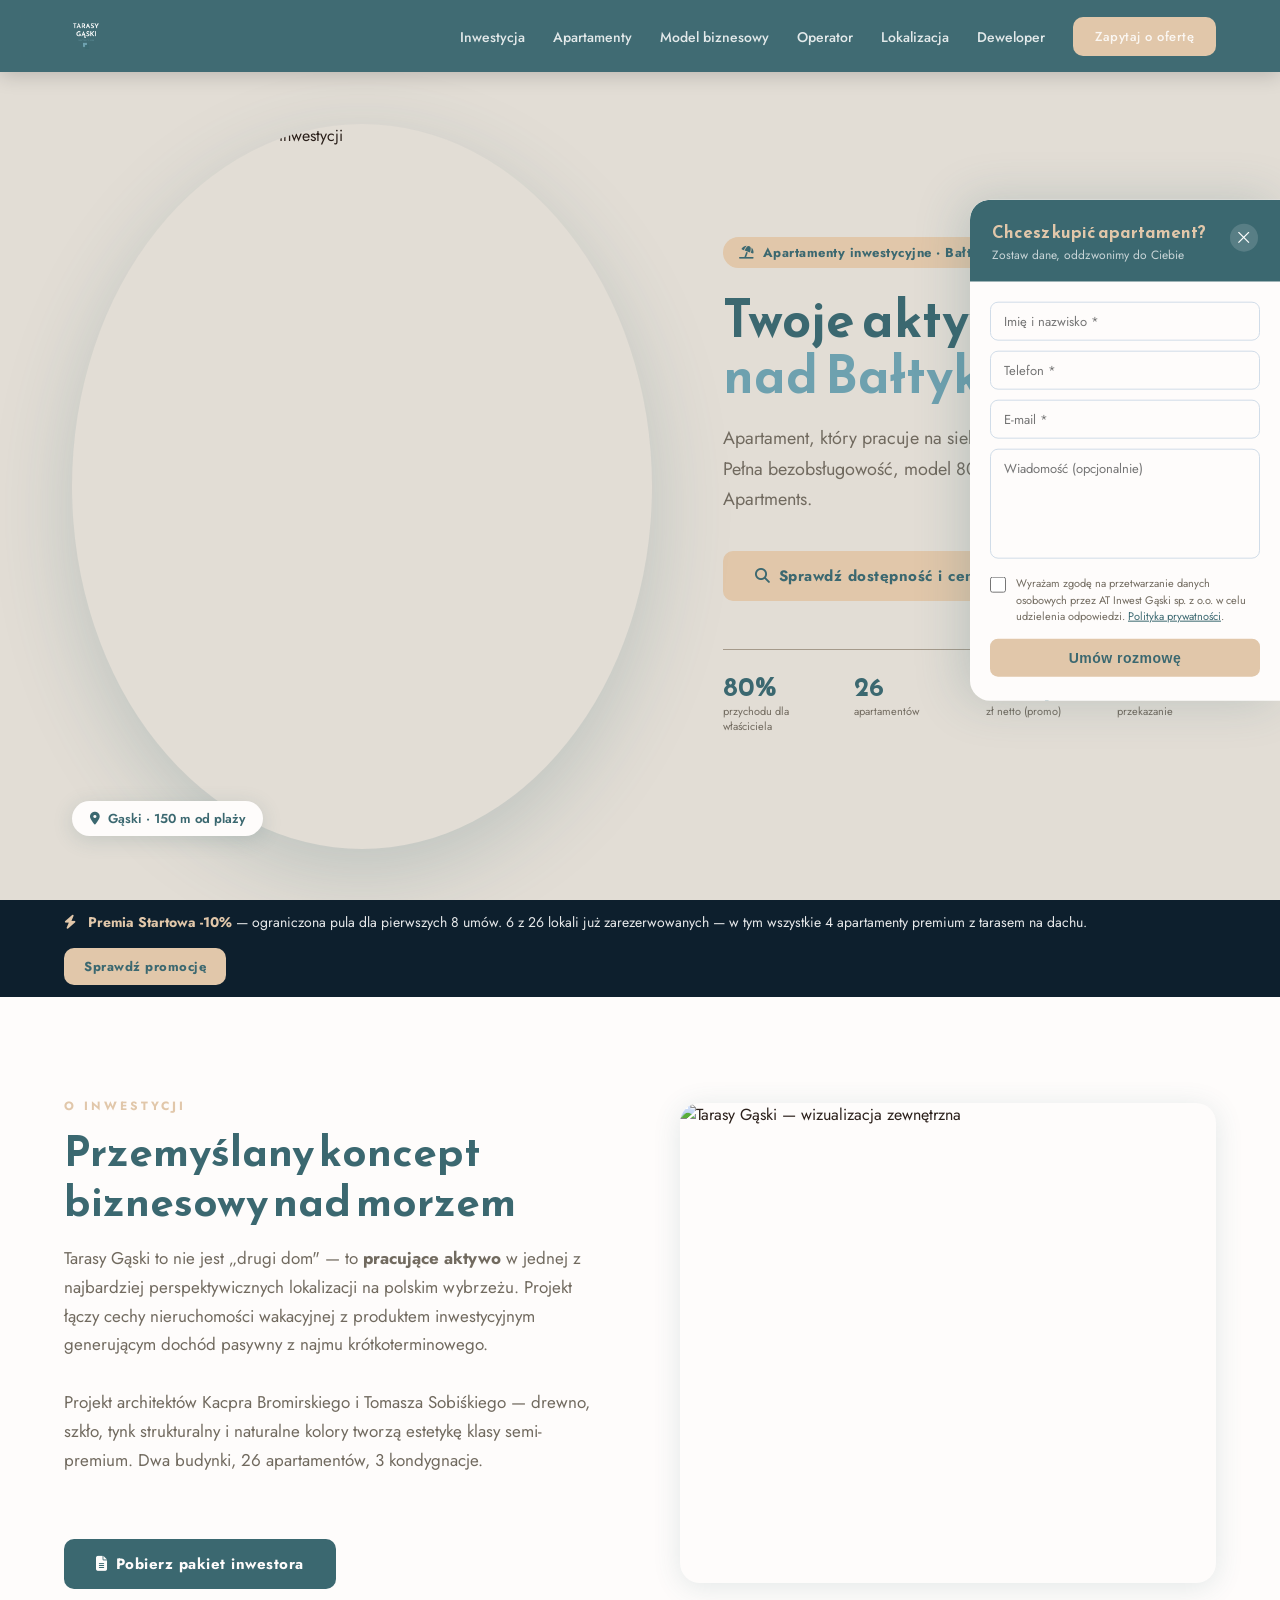
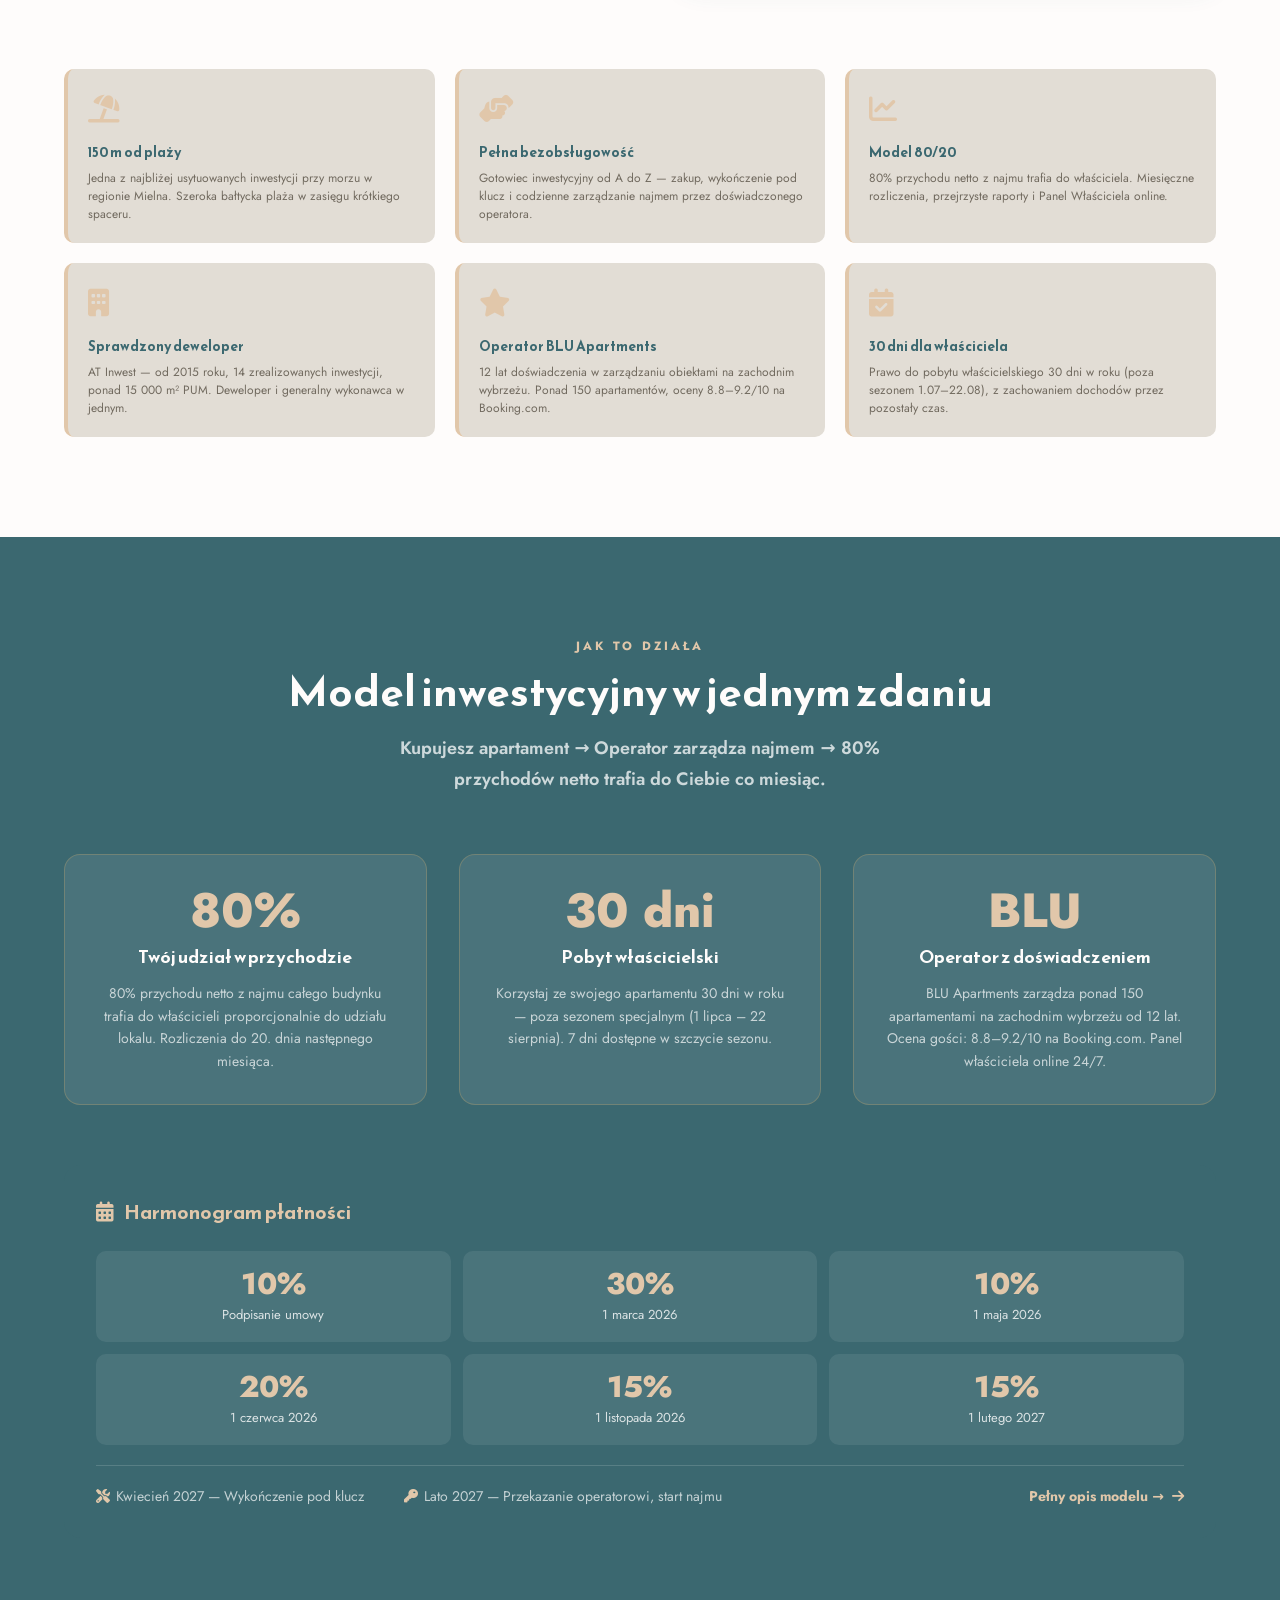
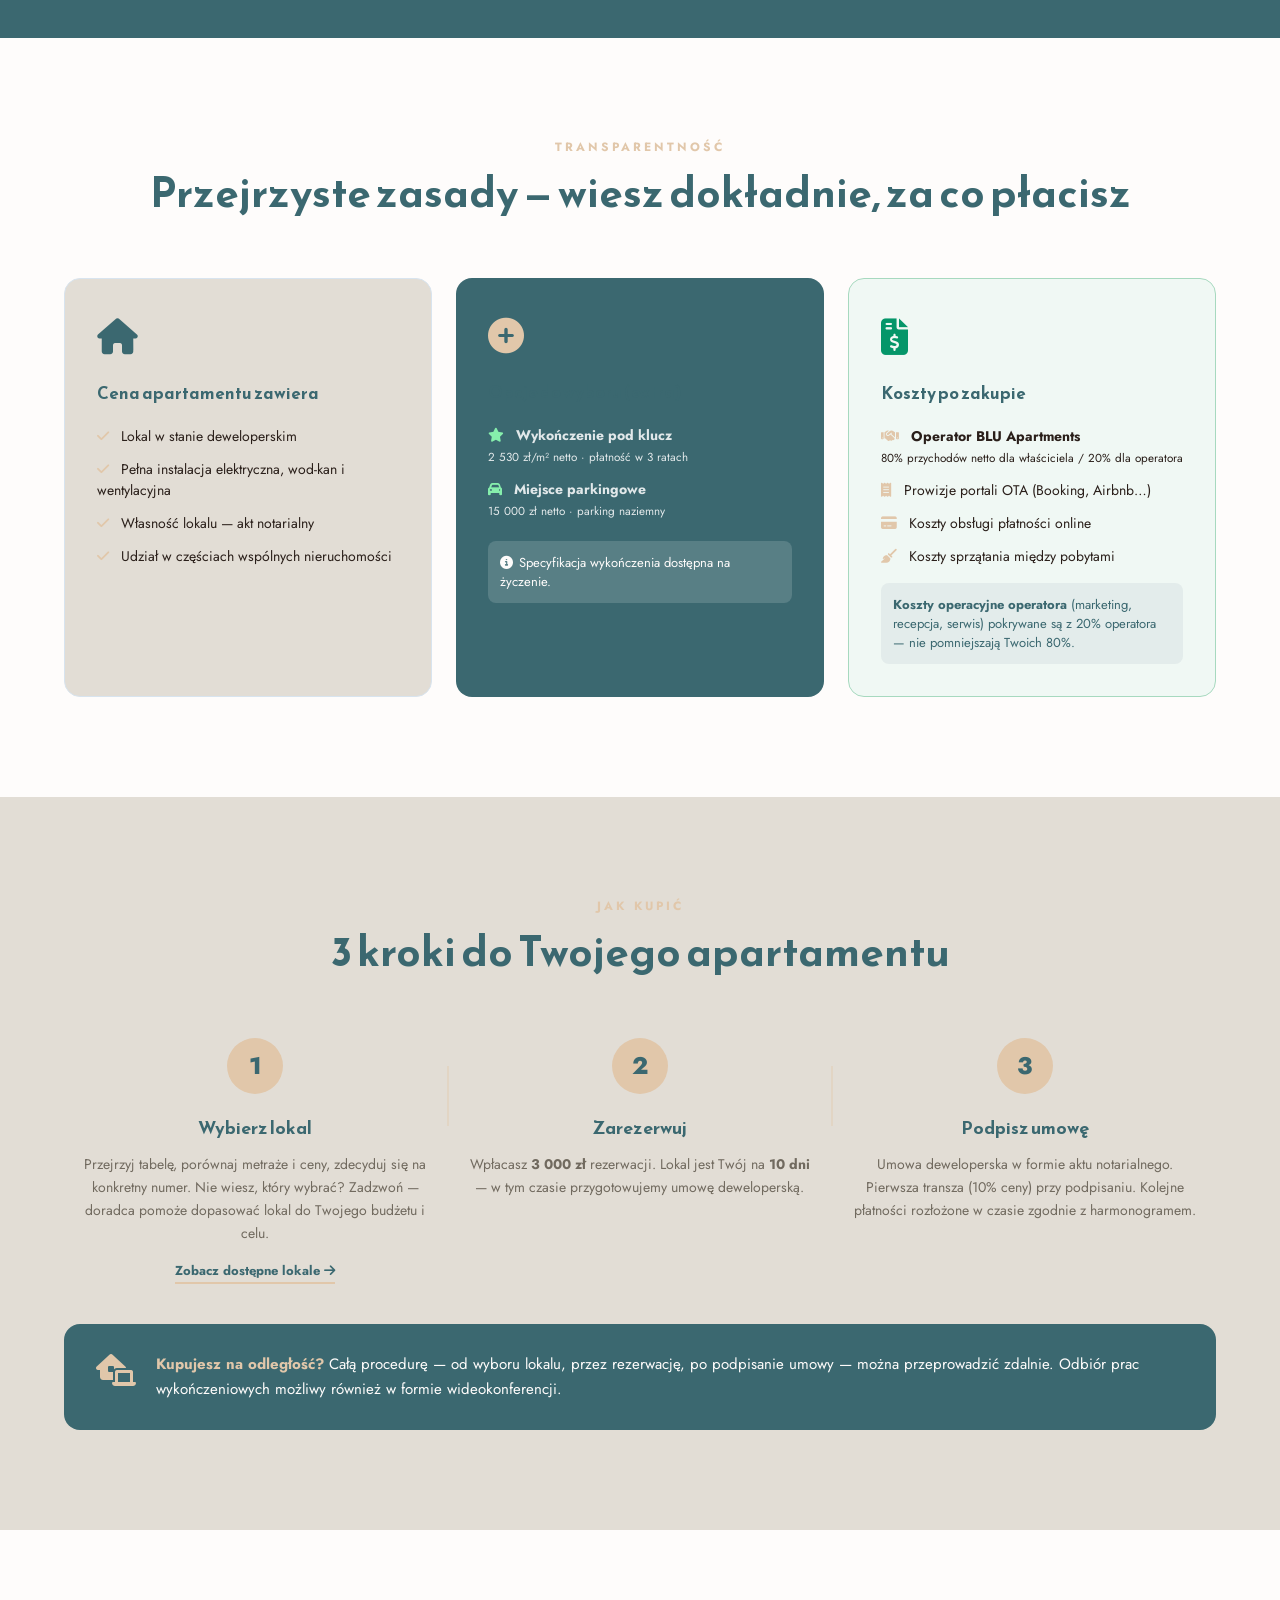
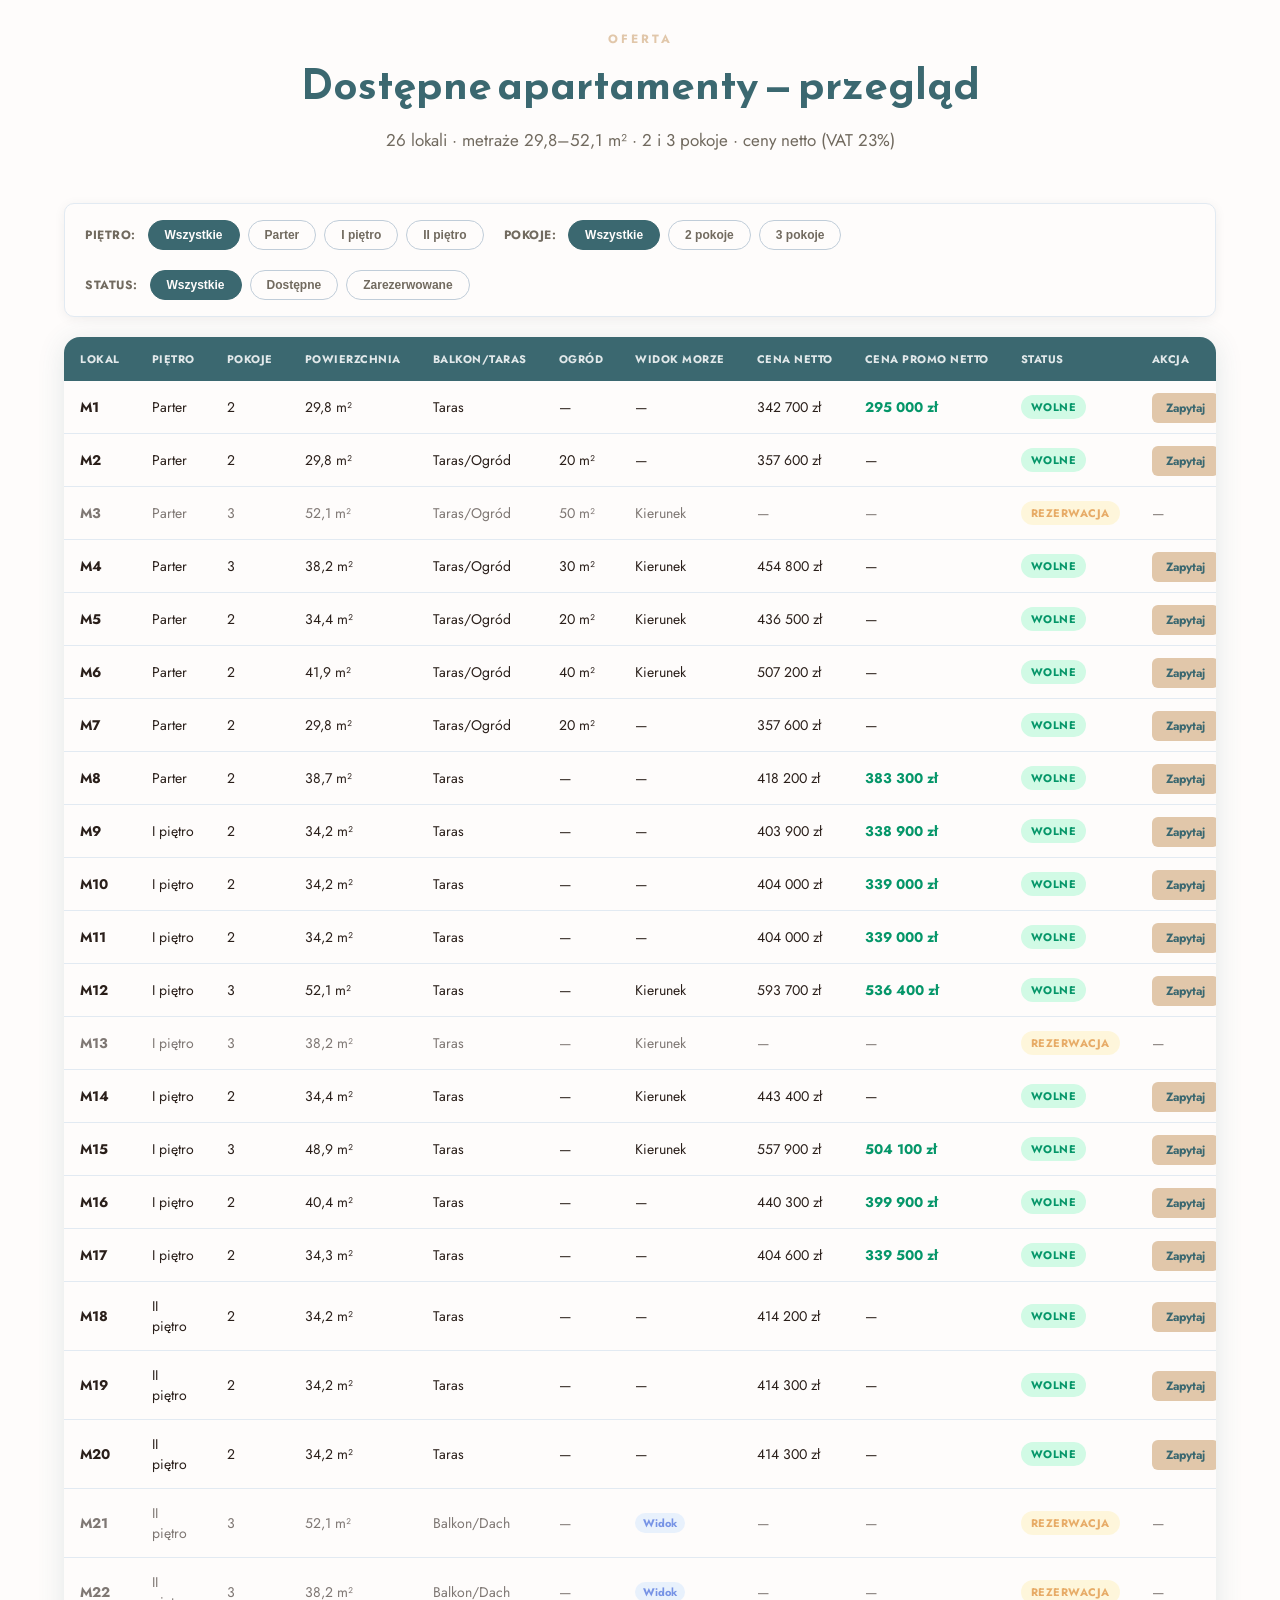
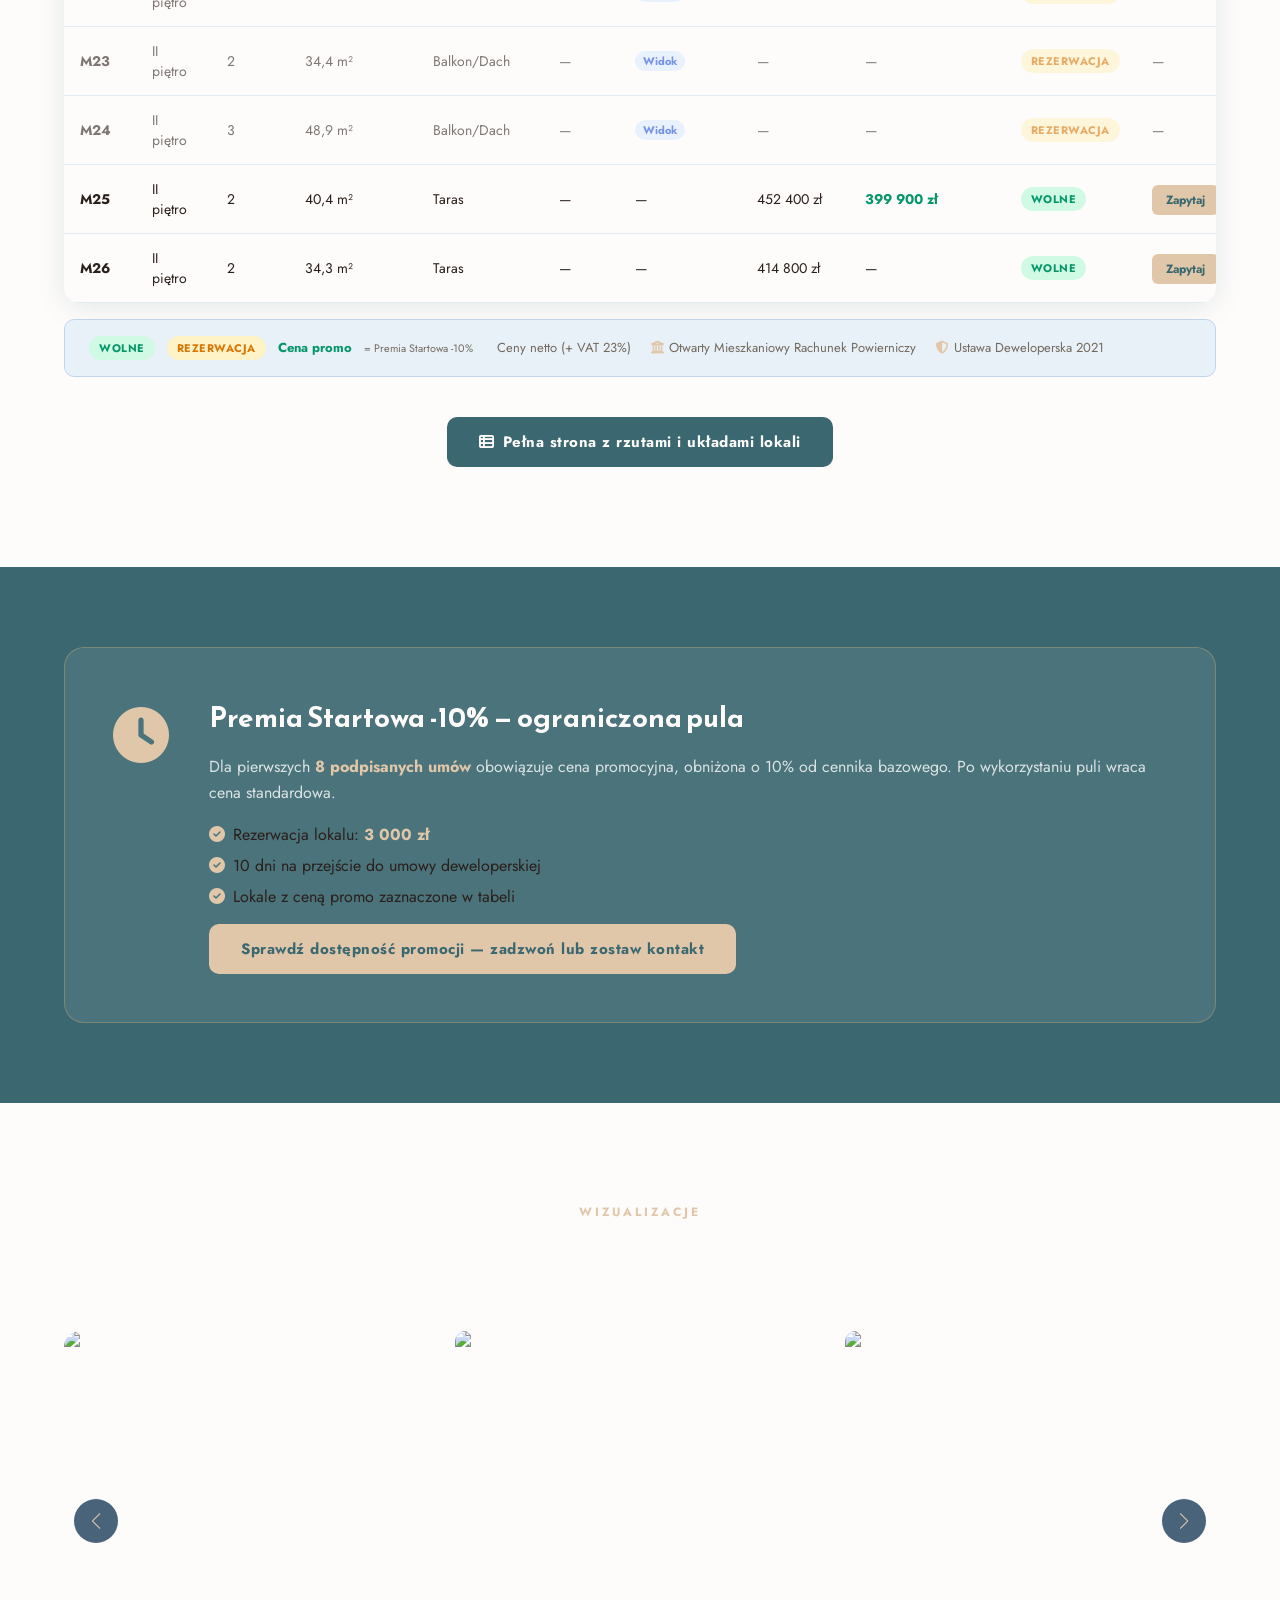
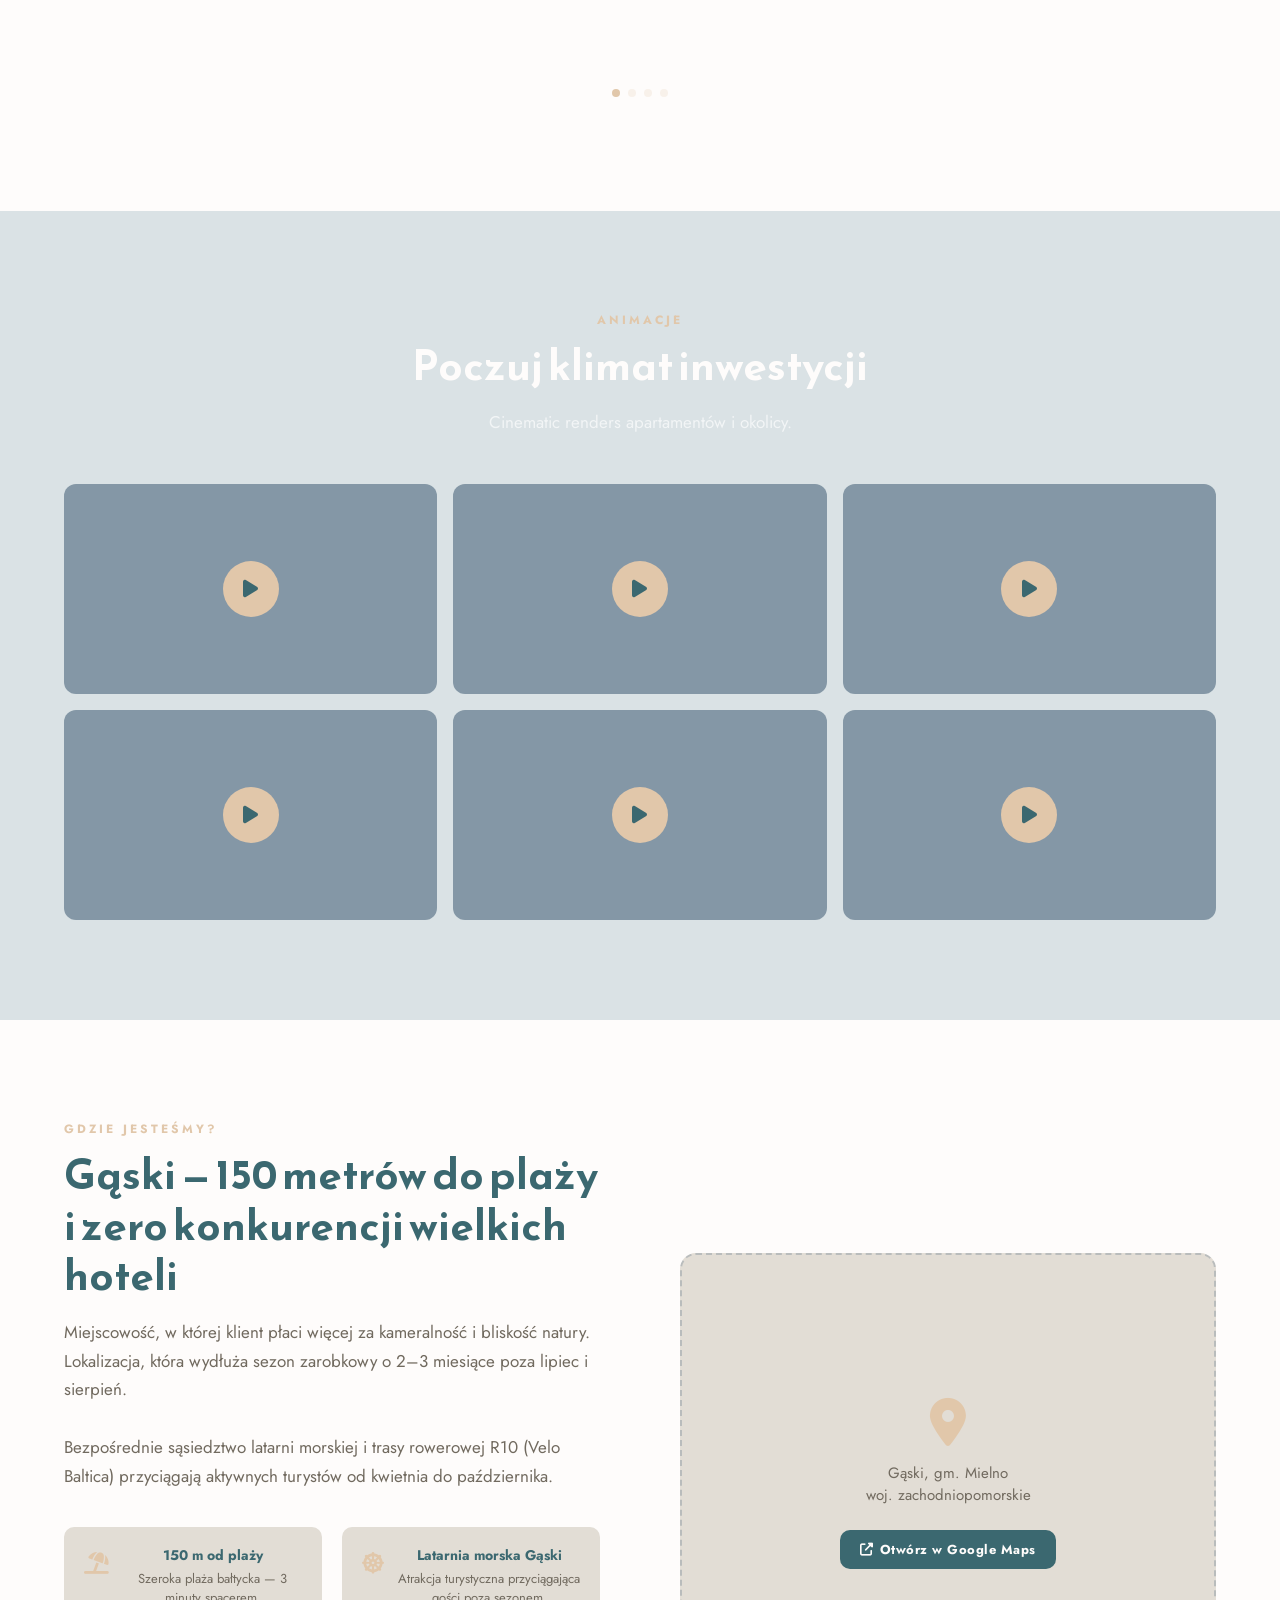
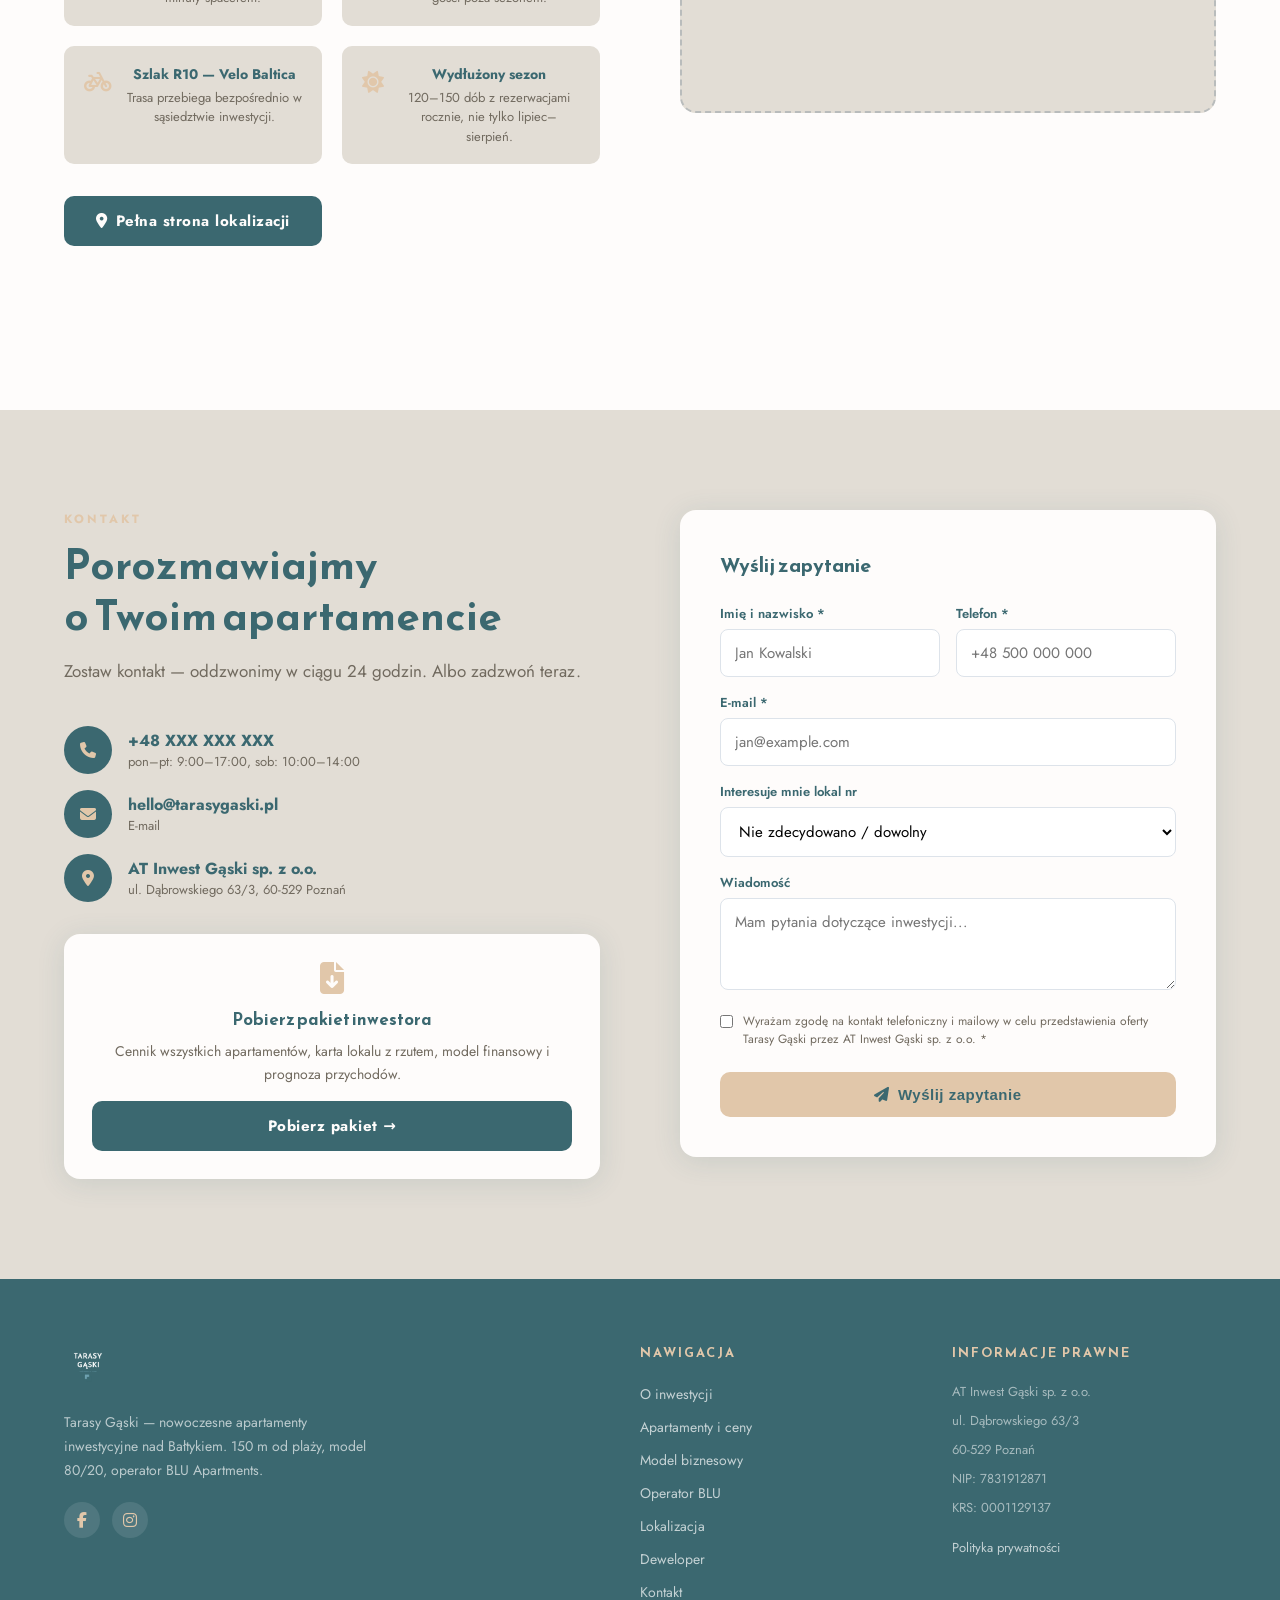
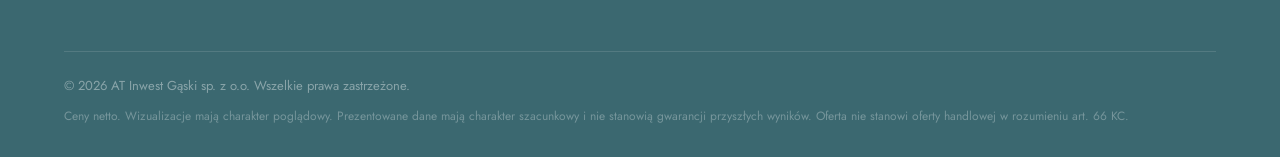
==== commit f3a7987c: "Dodaj inquiry panel — widget zapytaj o apartament (inspiracja ustkaflow.pl) - HTML: floating panel z" ====
--- a/index.html
+++ b/index.html
@@ -1034,6 +1034,51 @@
   </div>
 </footer>
 
+
+<!-- ═══ INQUIRY PANEL — widget zapytaj o apartament (inspiracja: ustkaflow.pl) ═══ -->
+<div class="inquiry-panel" id="inquiryPanel">
+  <header class="inquiry-panel-header">
+    <div>
+      <h3>Chcesz kupić apartament?</h3>
+      <p>Zostaw dane, oddzwonimy do&nbsp;Ciebie</p>
+    </div>
+    <button class="inquiry-panel-close" id="inquiryClose" aria-label="Zamknij panel">
+      <svg width="12" height="12" viewBox="0 0 14 14" fill="none" xmlns="http://www.w3.org/2000/svg">
+        <rect x="1.05" width="17.29" height="1.49" transform="rotate(45 1.05 0)" fill="white"/>
+        <rect x="13.28" y="1.05" width="17.29" height="1.49" transform="rotate(135 13.28 1.05)" fill="white"/>
+      </svg>
+    </button>
+  </header>
+  <div class="inquiry-panel-body">
+    <form class="inquiry-form" id="inquiryForm" novalidate>
+      <div class="form-group">
+        <input type="text" name="name" placeholder="Imię i nazwisko *" required />
+      </div>
+      <div class="form-group">
+        <input type="tel" name="phone" placeholder="Telefon *" autocomplete="tel" required />
+      </div>
+      <div class="form-group">
+        <input type="email" name="email" placeholder="E-mail *" autocomplete="email" required />
+      </div>
+      <div class="form-group">
+        <textarea name="message" placeholder="Wiadomość (opcjonalnie)"></textarea>
+      </div>
+      <div class="form-checkbox">
+        <input type="checkbox" id="inquiry-rodo" name="rodo" required />
+        <label for="inquiry-rodo">Wyrażam zgodę na przetwarzanie danych osobowych przez AT Inwest Gąski sp. z o.o. w celu udzielenia odpowiedzi. <a href="kontakt.html#rodo">Polityka prywatności</a>.</label>
+      </div>
+      <button type="submit" class="btn btn-primary inquiry-submit">Umów rozmowę</button>
+      <div class="inquiry-success" id="inquirySuccess" style="display:none">
+        ✓ Dziękujemy! Oddzwonimy wkrótce.
+      </div>
+    </form>
+  </div>
+</div>
+
+<button class="inquiry-tab" id="inquiryTab" aria-label="Zapytaj o ofertę">
+  Zapytaj o ofertę
+</button>
+
 <script src="https://cdn.jsdelivr.net/npm/swiper@11/swiper-bundle.min.js"></script>
 <script src="app.js"></script>
 </body>
--- a/style.css
+++ b/style.css
@@ -532,6 +532,144 @@
 .breadcrumb a { color: rgba(255,255,255,0.6); }
 .breadcrumb a:hover { color: var(--color-accent); }
 .breadcrumb span { margin: 0 8px; }
+
+/* ─── INQUIRY PANEL (widget zapytaj o apartament — inspiracja ustkaflow.pl) ─── */
+.inquiry-panel {
+  position: fixed;
+  top: 50%;
+  right: 0;
+  transform: translateY(-50%);
+  width: 310px;
+  background: var(--color-white);
+  border-radius: 20px 0 0 20px;
+  box-shadow: -8px 0 48px rgba(59,104,112,0.22);
+  z-index: 950;
+  transition: transform 0.4s cubic-bezier(0.4,0,0.2,1);
+  max-height: calc(100vh - 160px);
+  overflow-y: auto;
+}
+.inquiry-panel.is-hidden {
+  transform: translateY(-50%) translateX(100%);
+}
+.inquiry-panel-header {
+  background: var(--color-primary);
+  padding: 22px 22px 18px;
+  border-radius: 20px 0 0 0;
+  display: flex;
+  justify-content: space-between;
+  align-items: flex-start;
+  gap: 12px;
+  position: sticky;
+  top: 0;
+}
+.inquiry-panel-header h3 {
+  font-family: var(--font-heading);
+  font-size: 17px;
+  font-weight: 700;
+  color: var(--color-accent);
+  margin-bottom: 5px;
+  line-height: 1.2;
+}
+.inquiry-panel-header p {
+  font-size: 12px;
+  color: rgba(255,255,255,0.72);
+  margin: 0;
+  line-height: 1.4;
+}
+.inquiry-panel-close {
+  flex-shrink: 0;
+  width: 28px;
+  height: 28px;
+  border-radius: 50%;
+  background: rgba(255,255,255,0.15);
+  border: none;
+  cursor: pointer;
+  display: flex;
+  align-items: center;
+  justify-content: center;
+  transition: var(--transition);
+  margin-top: 2px;
+}
+.inquiry-panel-close:hover { background: rgba(255,255,255,0.28); }
+.inquiry-panel-body { padding: 20px 20px 24px; }
+.inquiry-form .form-group { margin-bottom: 10px; }
+.inquiry-form .form-group input,
+.inquiry-form .form-group textarea {
+  width: 100%;
+  padding: 9px 13px;
+  border: 1.5px solid #d0dce8;
+  border-radius: 8px;
+  font-family: var(--font-main);
+  font-size: 13px;
+  color: var(--color-text);
+  background: var(--color-white);
+  outline: none;
+  transition: var(--transition);
+}
+.inquiry-form .form-group input:focus,
+.inquiry-form .form-group textarea:focus {
+  border-color: var(--color-primary);
+  box-shadow: 0 0 0 3px rgba(59,104,112,0.1);
+}
+.inquiry-form .form-group textarea { resize: none; height: 64px; }
+.inquiry-form .form-checkbox {
+  display: flex;
+  gap: 10px;
+  align-items: flex-start;
+  margin-bottom: 14px;
+}
+.inquiry-form .form-checkbox input {
+  width: 16px;
+  height: 16px;
+  flex-shrink: 0;
+  margin-top: 2px;
+  accent-color: var(--color-primary);
+  cursor: pointer;
+}
+.inquiry-form .form-checkbox label {
+  font-size: 11px;
+  color: var(--color-muted);
+  line-height: 1.5;
+  cursor: pointer;
+}
+.inquiry-form .form-checkbox a { color: var(--color-primary); text-decoration: underline; }
+.inquiry-submit { width: 100%; text-align: center; padding: 11px 20px; font-size: 14px; border-radius: 8px; }
+.inquiry-success {
+  background: #d1fae5;
+  color: #065f46;
+  border-radius: 8px;
+  padding: 12px 16px;
+  font-size: 13px;
+  font-weight: 600;
+  text-align: center;
+  margin-top: 10px;
+}
+
+/* Tab — widoczny gdy panel zamknięty */
+.inquiry-tab {
+  position: fixed;
+  right: 0;
+  top: 50%;
+  transform: translateY(-50%) rotate(180deg);
+  background: var(--color-primary);
+  color: var(--color-accent);
+  border: none;
+  padding: 14px 16px;
+  font-family: var(--font-heading);
+  font-size: 12px;
+  font-weight: 700;
+  letter-spacing: 1.5px;
+  text-transform: uppercase;
+  cursor: pointer;
+  border-radius: 8px 8px 0 0;
+  z-index: 950;
+  writing-mode: vertical-rl;
+  opacity: 0;
+  pointer-events: none;
+  transition: opacity 0.3s ease, background 0.2s ease;
+}
+.inquiry-tab.is-visible { opacity: 1; pointer-events: auto; }
+.inquiry-tab:hover { background: var(--color-primary-light); }
 
 /* ─── MOBILE ─── */
 @media (max-width: 1024px) {
@@ -558,6 +696,27 @@
   .premia-box { flex-direction: column; gap: 20px; }
 }
 @media (max-width: 768px) {
+  .inquiry-panel {
+    width: 100%;
+    top: auto;
+    bottom: 0;
+    right: 0;
+    left: 0;
+    border-radius: 20px 20px 0 0;
+    transform: translateY(0);
+    max-height: 85vh;
+  }
+  .inquiry-panel.is-hidden { transform: translateY(100%); }
+  .inquiry-panel-header { border-radius: 20px 20px 0 0; }
+  .inquiry-tab {
+    writing-mode: initial;
+    transform: translateX(-50%);
+    bottom: 0;
+    top: auto;
+    border-radius: 8px 8px 0 0;
+    left: 50%;
+    padding: 10px 24px;
+  }
   .nav { display: none; }
   .nav.open { display: flex; position: absolute; top: 72px; left: 0; right: 0; background: var(--color-primary); padding: 24px; flex-direction: column; box-shadow: 0 8px 24px rgba(0,0,0,0.2); }
   .nav.open ul { flex-direction: column; gap: 16px; }
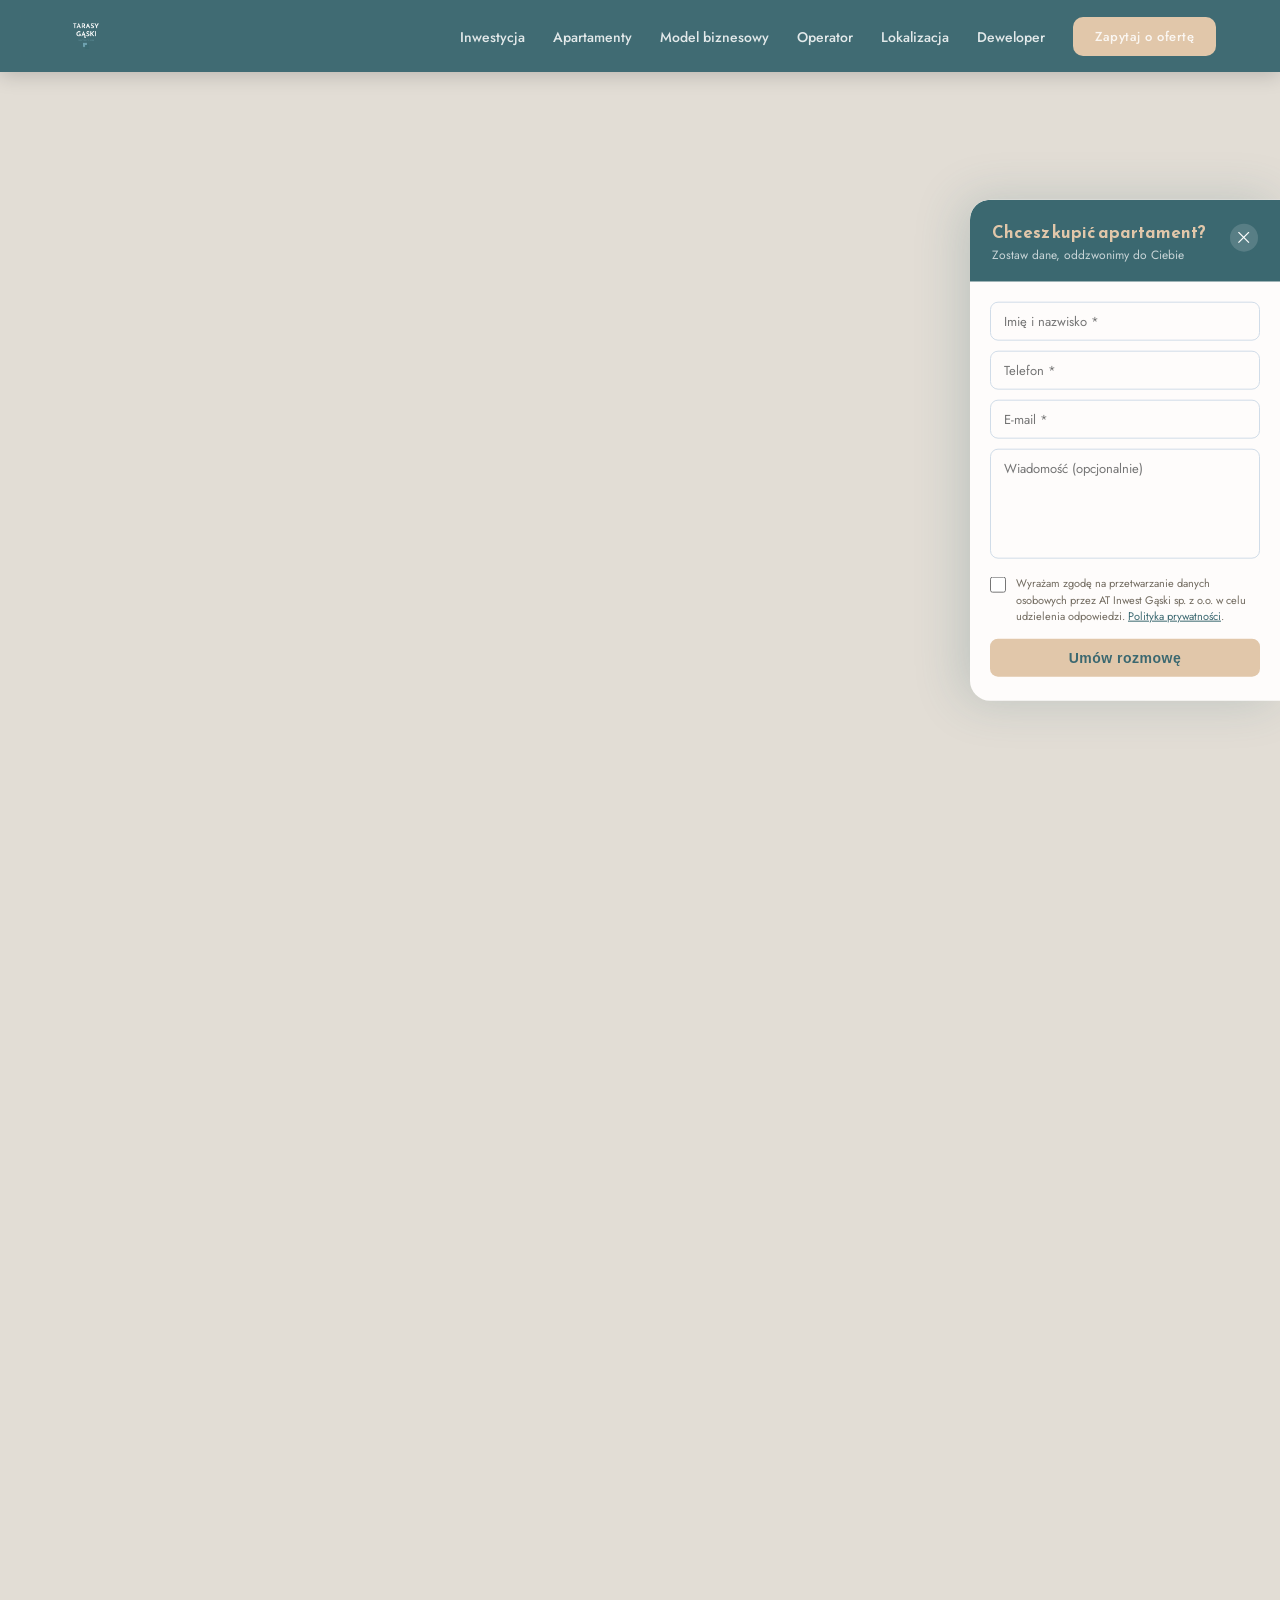
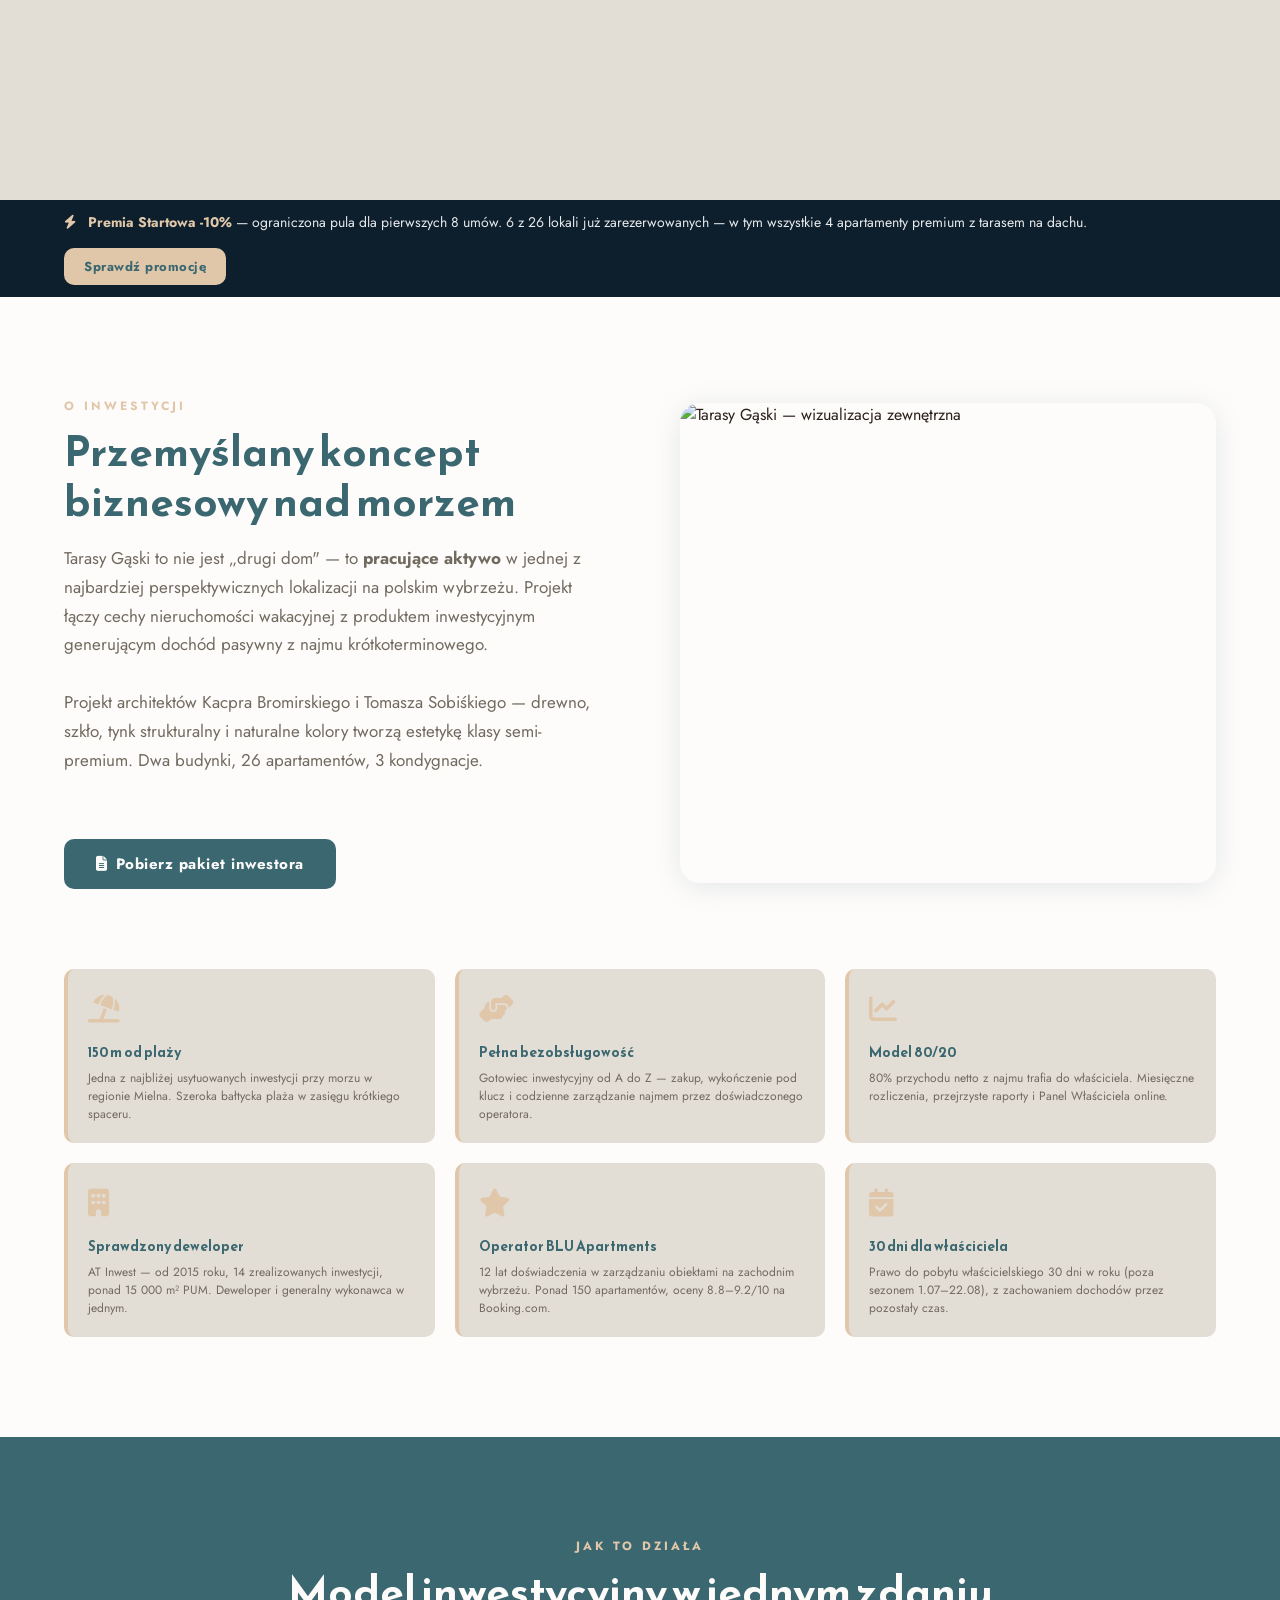
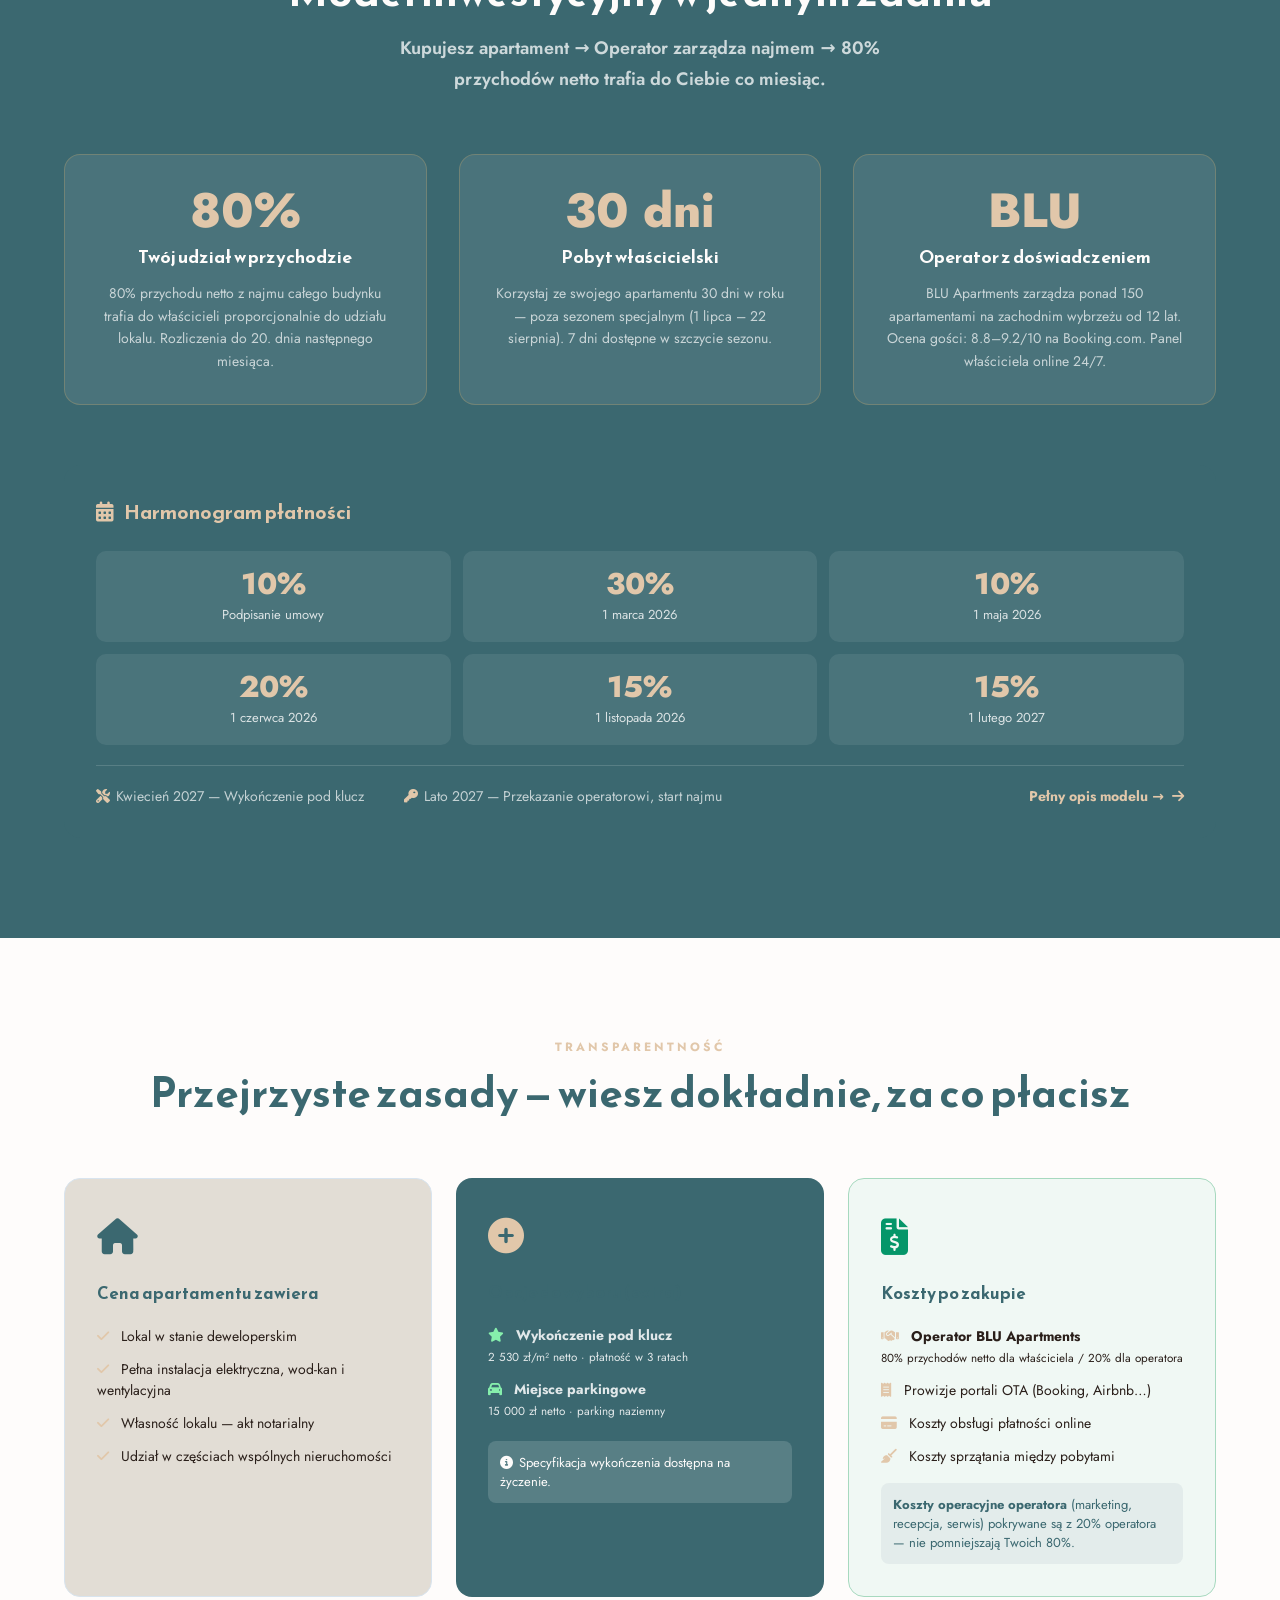
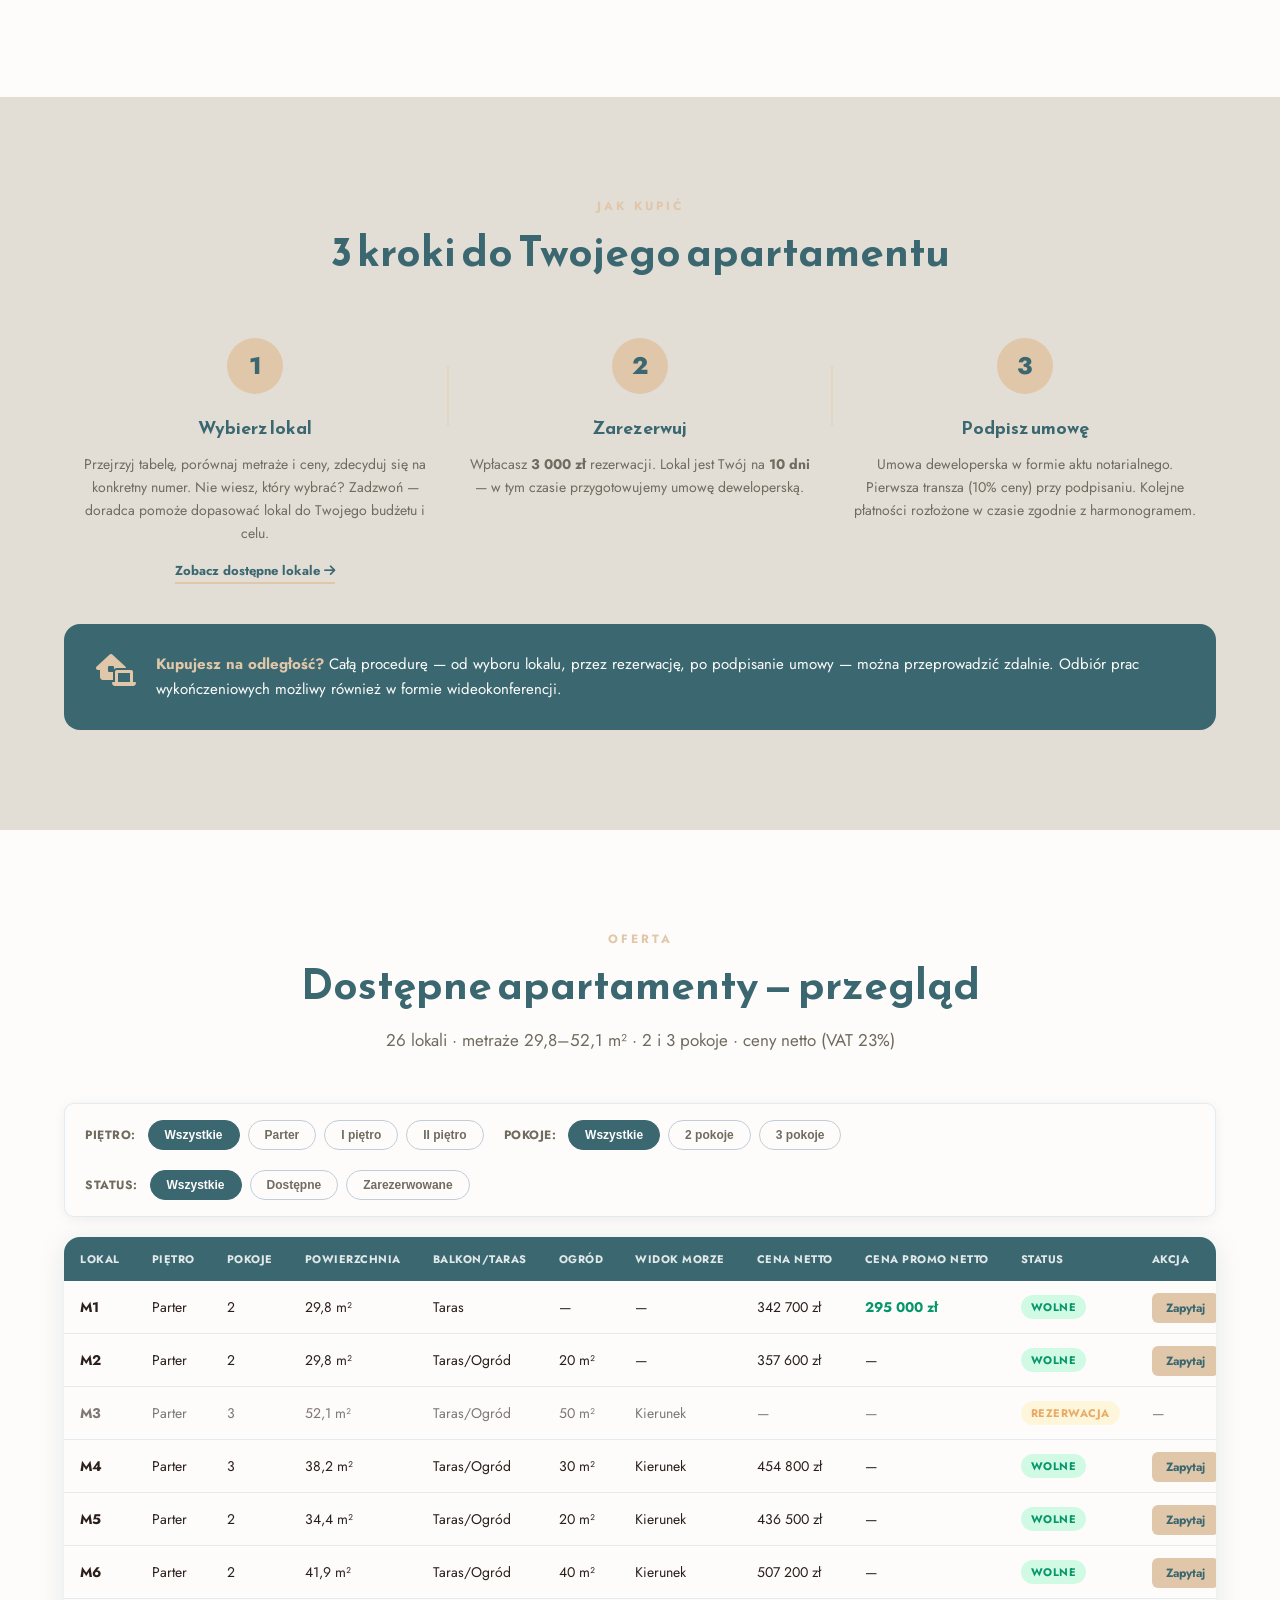
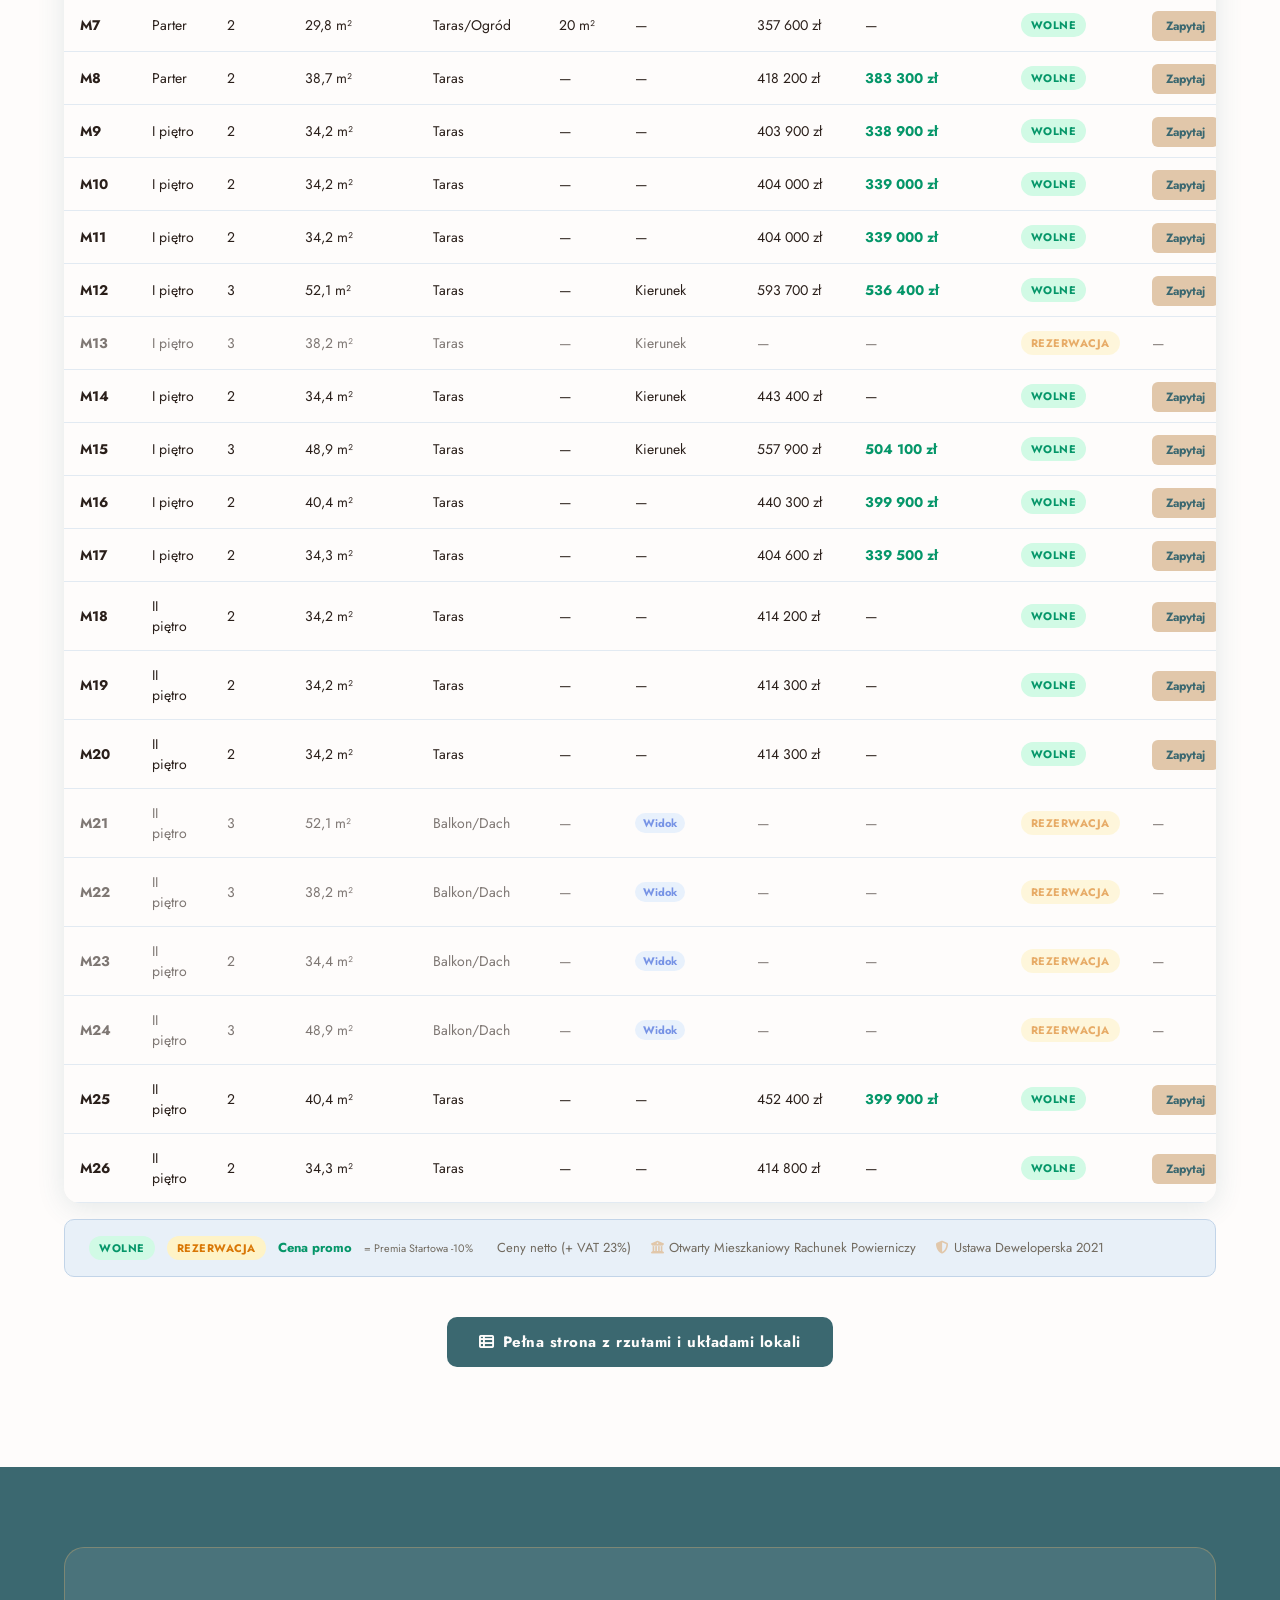
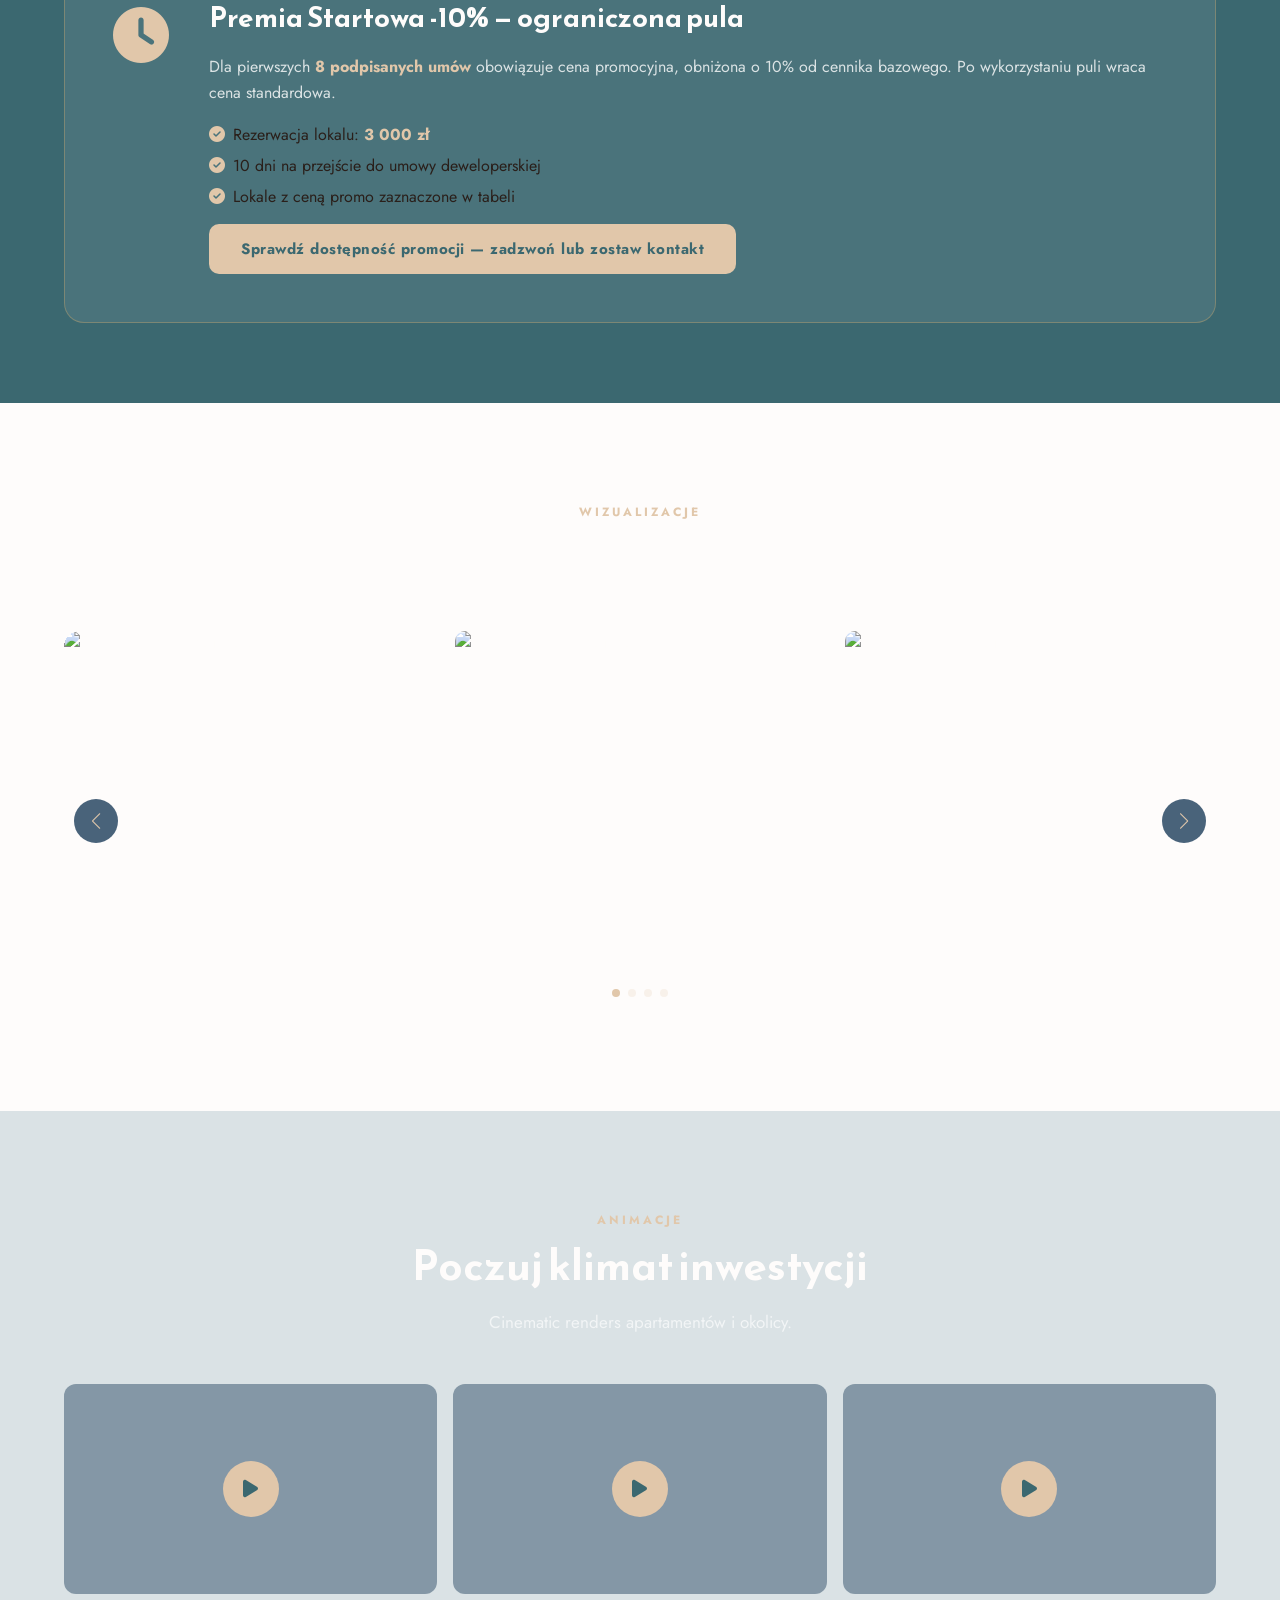
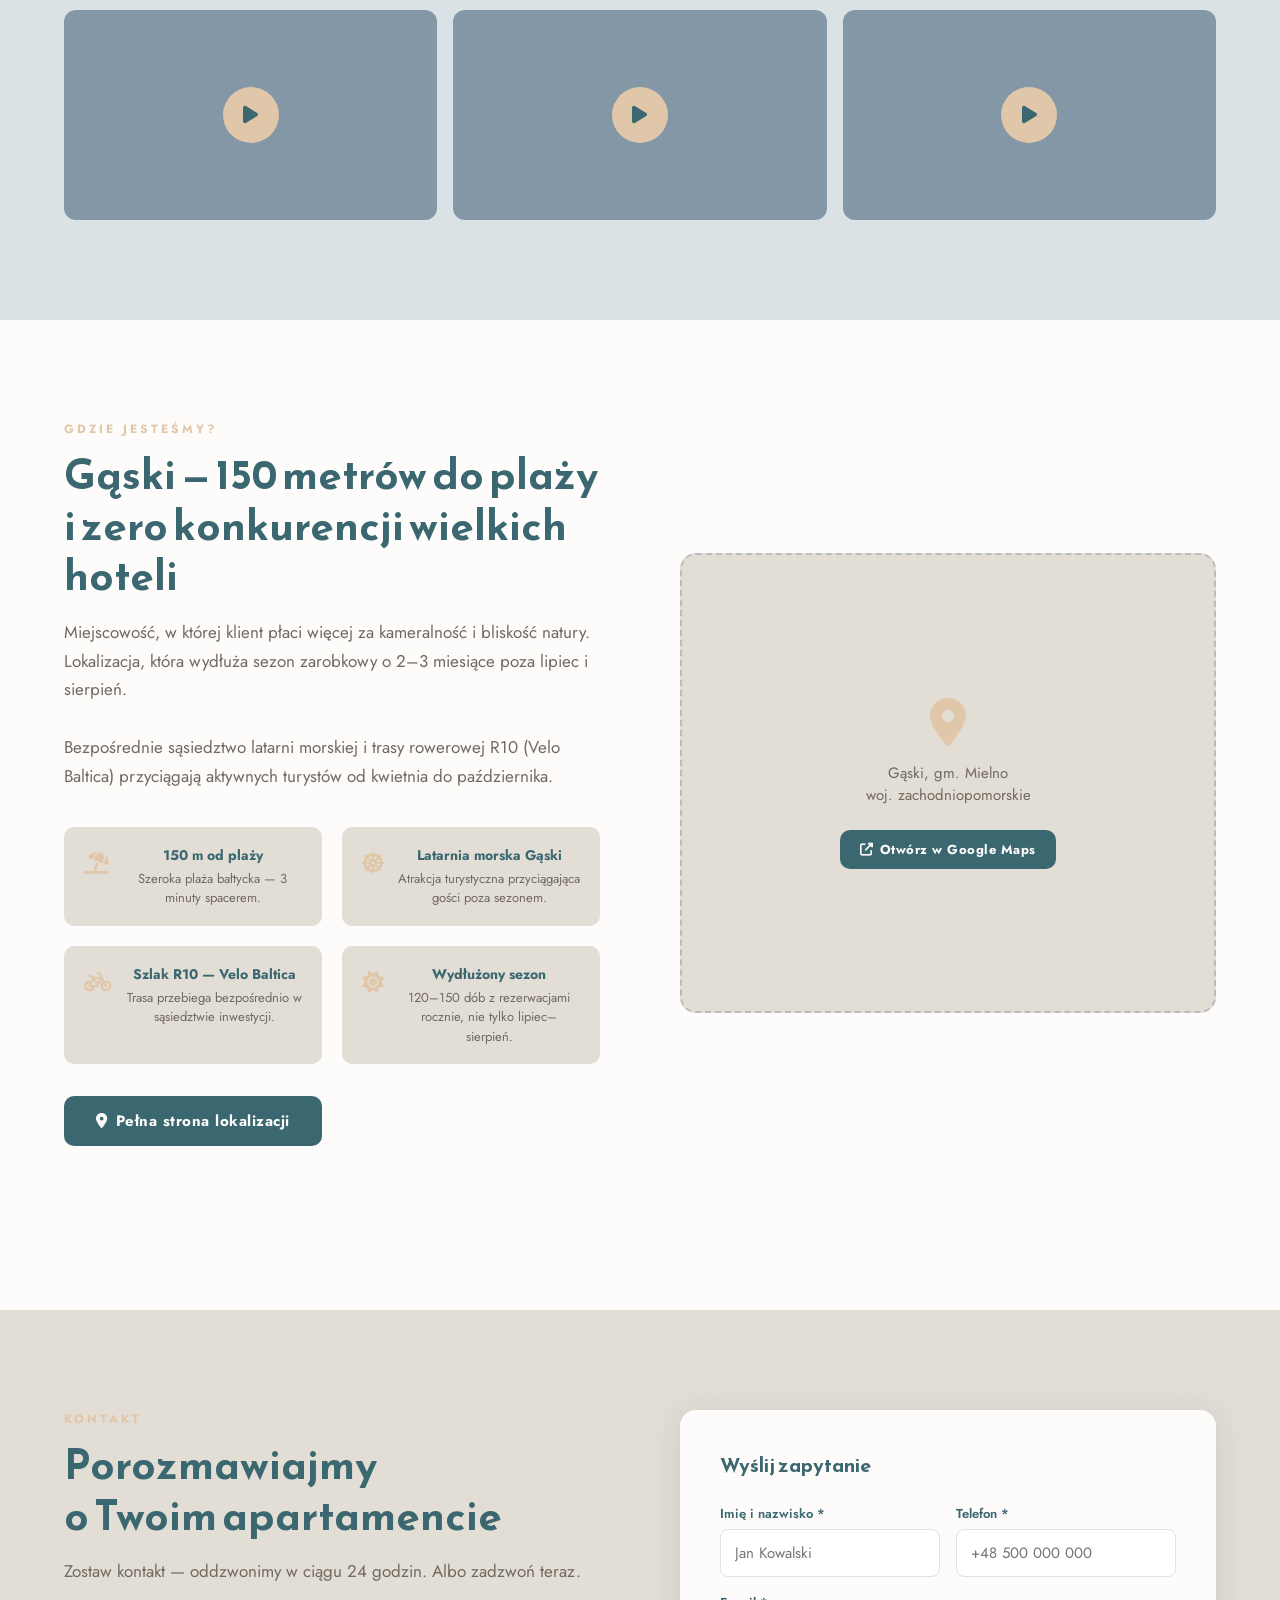
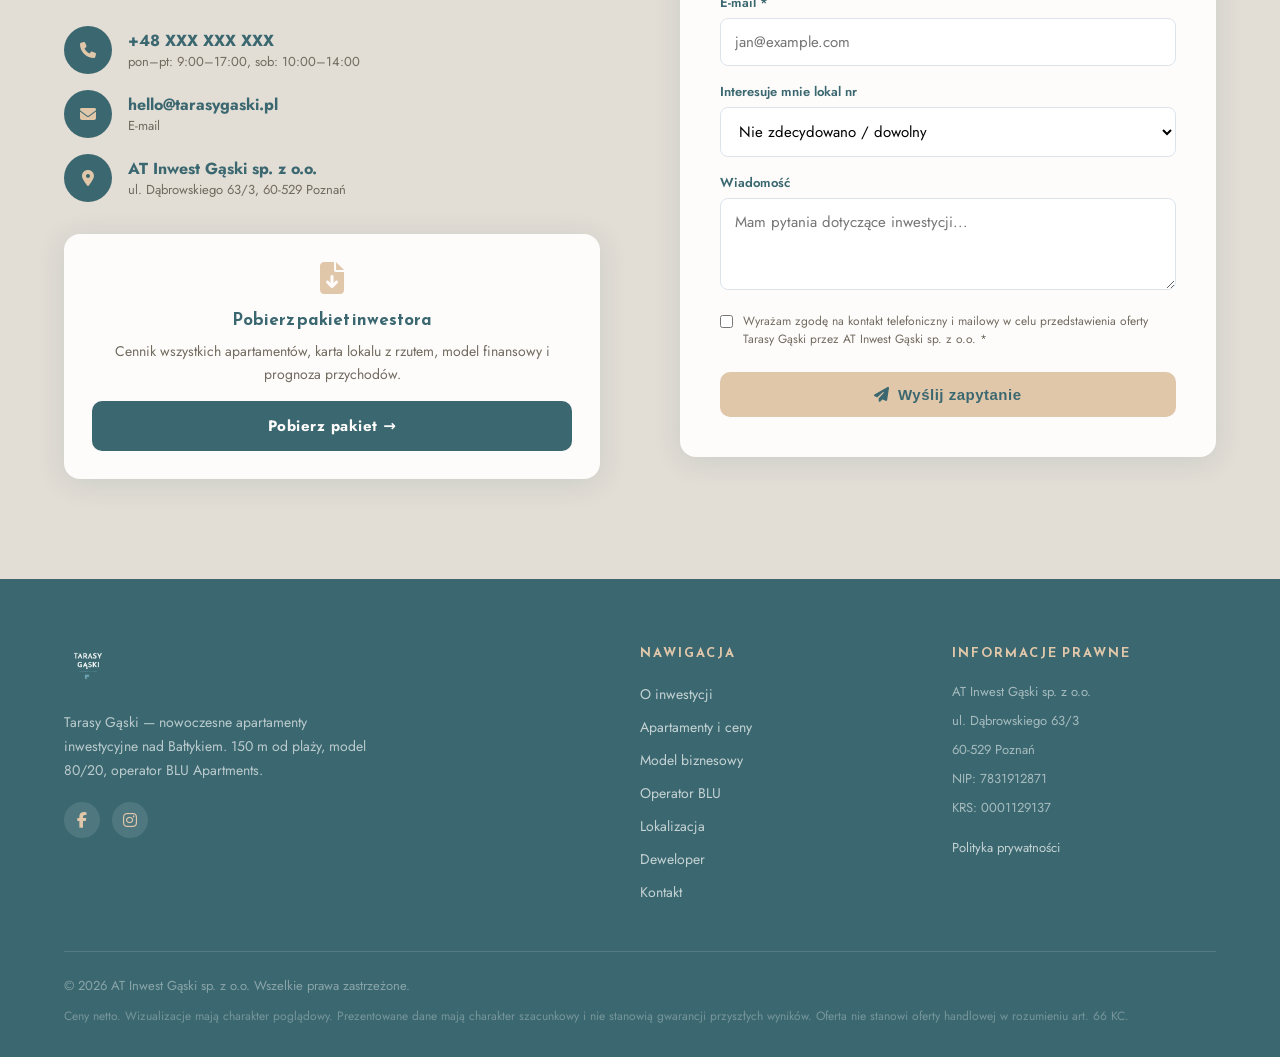
==== commit f4c5ed15: "Przebuduj animację hero: clip-path ellipse zamiast scale owalu Zdjęcie wypełnia pełną lewą kolumnę, " ====
--- a/index.html
+++ b/index.html
@@ -43,8 +43,8 @@
 
     <!-- ── LEWA KOLUMNA: owalna wizualizacja ── -->
     <div class="hero-visual">
-      <div class="hero-oval-wrap">
-        <img src="galeria/01-hero/01-hero.png" alt="Tarasy Gąski — wizualizacja inwestycji" />
+      <div class="hero-img-clip">
+        <img class="hero-img" src="galeria/01-hero/01-hero.png" alt="Tarasy Gąski — wizualizacja inwestycji" />
       </div>
       <div class="hero-location-chip">
         <i class="fas fa-map-marker-alt"></i> Gąski · 150 m od plaży
--- a/style.css
+++ b/style.css
@@ -67,46 +67,46 @@
 .hamburger { display: none; cursor: pointer; padding: 8px; }
 .hamburger span { display: block; width: 24px; height: 2px; background: var(--color-white); margin: 5px 0; transition: var(--transition); }
 
-/* ─── HERO — split layout z owalną ramką ─── */
+/* ─── HERO — sticky scroll z owalną ramką (wyłanianie budynku) ─── */
 #hero {
-  min-height: 100vh;
+  height: 200vh;           /* scroll space — identycznie jak ustkaflow.pl */
   background: var(--color-bg);
-  overflow: hidden;
+  position: relative;
 }
 
 .hero-split {
+  position: sticky;
+  top: 0;
+  height: 100vh;
   display: grid;
   grid-template-columns: 54% 46%;
-  min-height: 100vh;
-  padding-top: 72px; /* wysokość headera */
-}
-
-/* Lewa kolumna — owalna wizualizacja */
+  padding-top: 72px;
+  overflow: hidden;
+}
+
+/* Lewa kolumna — pełnokolumnowa wizualizacja z animowanym clip-path */
 .hero-visual {
   position: relative;
-  display: flex;
-  align-items: center;
-  justify-content: center;
-  padding: 40px 16px 40px 48px;
-}
-
-.hero-oval-wrap {
-  width: 100%;
-  max-width: 580px;
-  aspect-ratio: 4 / 5;
-  border-radius: 50%;
-  overflow: hidden;
-  box-shadow: 0 24px 80px rgba(59,104,112,0.22);
-}
-
-.hero-oval-wrap img {
+  overflow: visible;
+}
+
+/* Maska owalna — startuje mała, rozszerza się na scroll odsłaniając całe zdjęcie */
+.hero-img-clip {
+  position: absolute;
+  inset: 0;
+  clip-path: ellipse(32% 36% at 50% 54%);
+  will-change: clip-path;
+}
+
+.hero-img {
   width: 100%;
   height: 100%;
   object-fit: cover;
-  transition: transform 0.8s ease;
-}
-
-.hero-oval-wrap:hover img { transform: scale(1.04); }
+  object-position: center center;
+  transform: translateY(6%) scale(1.08);
+  transform-origin: center center;
+  will-change: transform;
+}
 
 .hero-location-chip {
   position: absolute;
@@ -122,15 +122,21 @@
   display: flex;
   align-items: center;
   gap: 8px;
-}
-
-/* Prawa kolumna — content */
+  opacity: 0;
+  transform: translateY(12px);
+  will-change: opacity, transform;
+}
+
+/* Prawa kolumna — content, wyłania się równolegle */
 .hero-content-col {
   display: flex;
   flex-direction: column;
   justify-content: center;
   padding: 60px 48px 60px 32px;
   gap: 0;
+  opacity: 0;
+  transform: translateY(32px);
+  will-change: opacity, transform;
 }
 
 .hero-badge {
@@ -673,11 +679,14 @@
 
 /* ─── MOBILE ─── */
 @media (max-width: 1024px) {
-  .hero-split { grid-template-columns: 1fr; padding-top: 72px; min-height: auto; }
-  .hero-visual { padding: 40px 32px 24px; }
-  .hero-oval-wrap { max-width: 440px; margin: 0 auto; }
-  .hero-location-chip { left: 50%; transform: translateX(-50%); bottom: 32px; white-space: nowrap; }
-  .hero-content-col { padding: 24px 32px 48px; align-items: center; text-align: center; }
+  /* Na tablet/mobile: wyłącz sticky scroll, pokaż wszystko od razu */
+  #hero { height: auto; min-height: 100vh; }
+  .hero-split { position: relative; top: auto; height: auto; min-height: 100vh; grid-template-columns: 1fr; padding-top: 72px; }
+  .hero-visual { padding: 40px 32px 24px; min-height: 340px; }
+  .hero-img-clip { clip-path: ellipse(46% 46% at 50% 50%) !important; }
+  .hero-img { transform: none !important; }
+  .hero-location-chip { left: 50%; transform: translateX(-50%) !important; bottom: 32px; white-space: nowrap; opacity: 1 !important; }
+  .hero-content-col { padding: 24px 32px 48px; align-items: center; text-align: center; opacity: 1 !important; transform: none !important; }
   .hero-badge { margin-left: auto; margin-right: auto; }
   .hero-content-col p { margin-left: auto; margin-right: auto; }
   .hero-buttons { justify-content: center; }
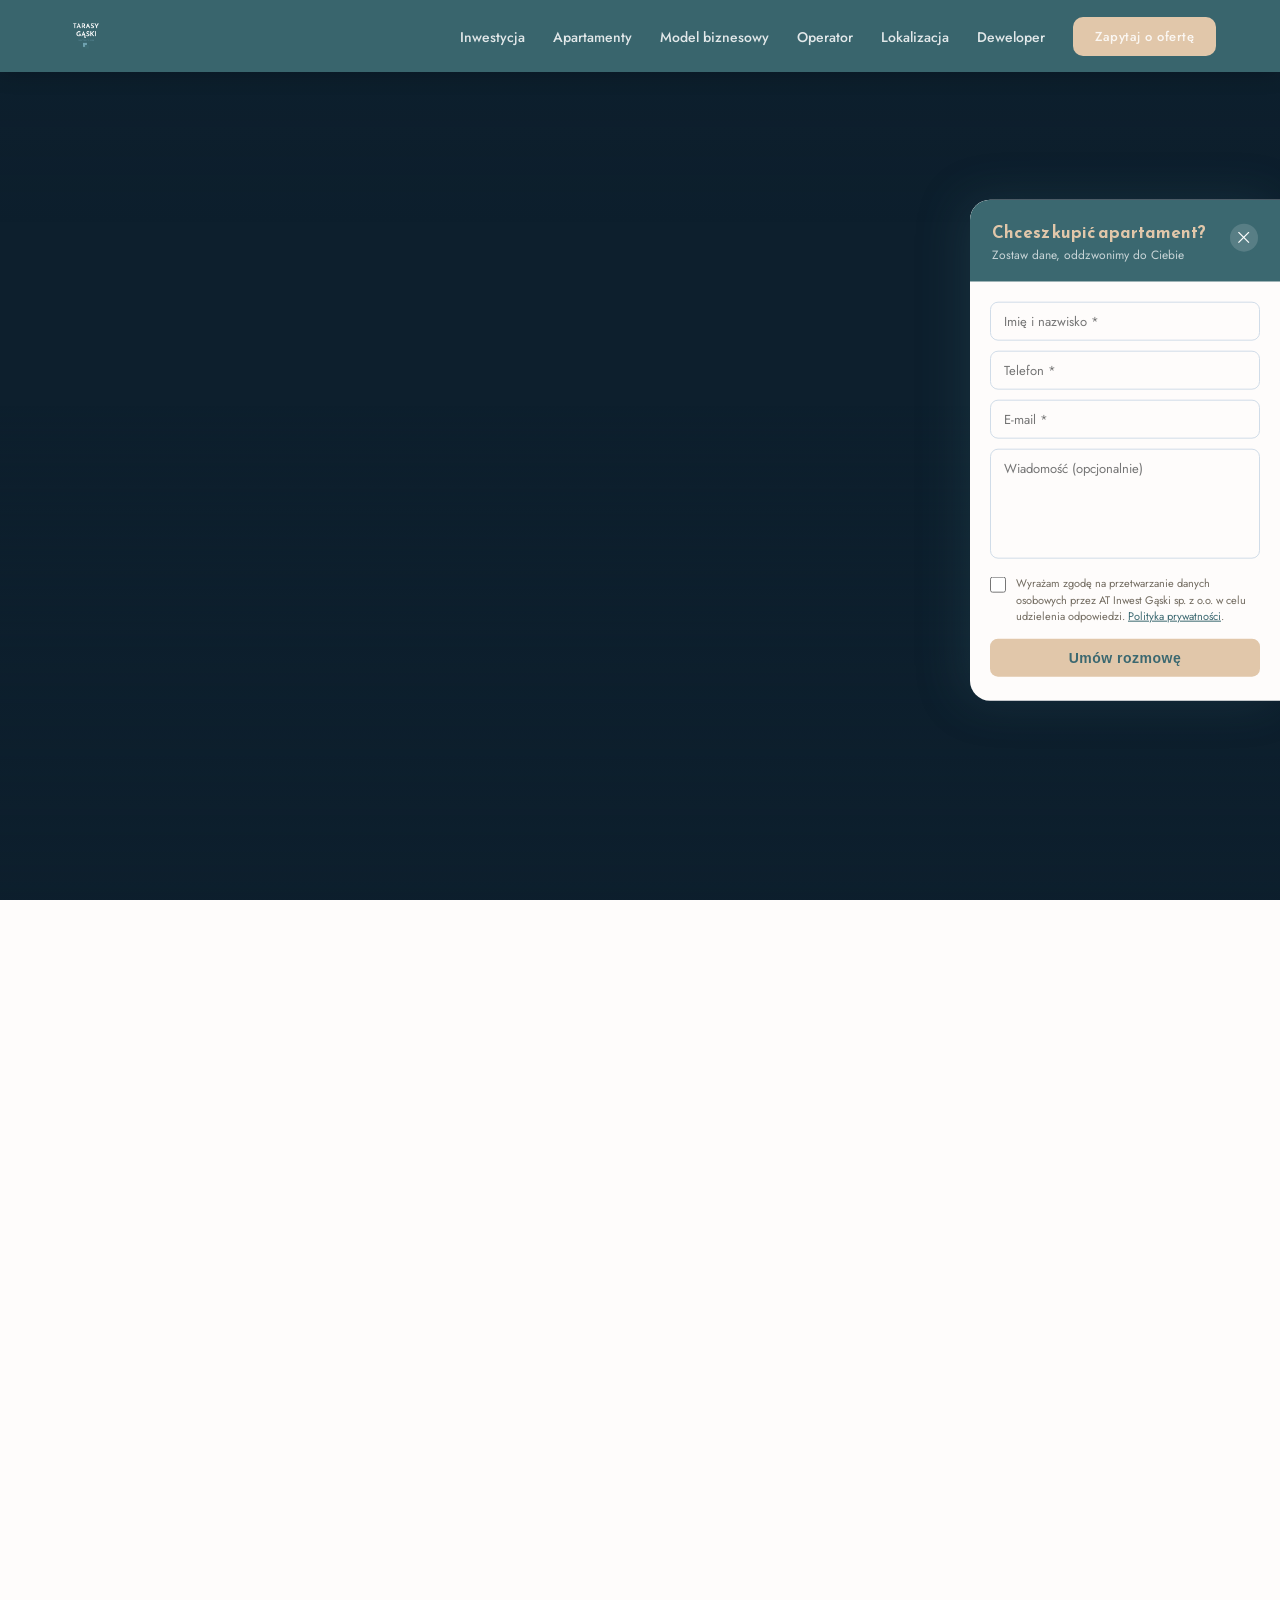
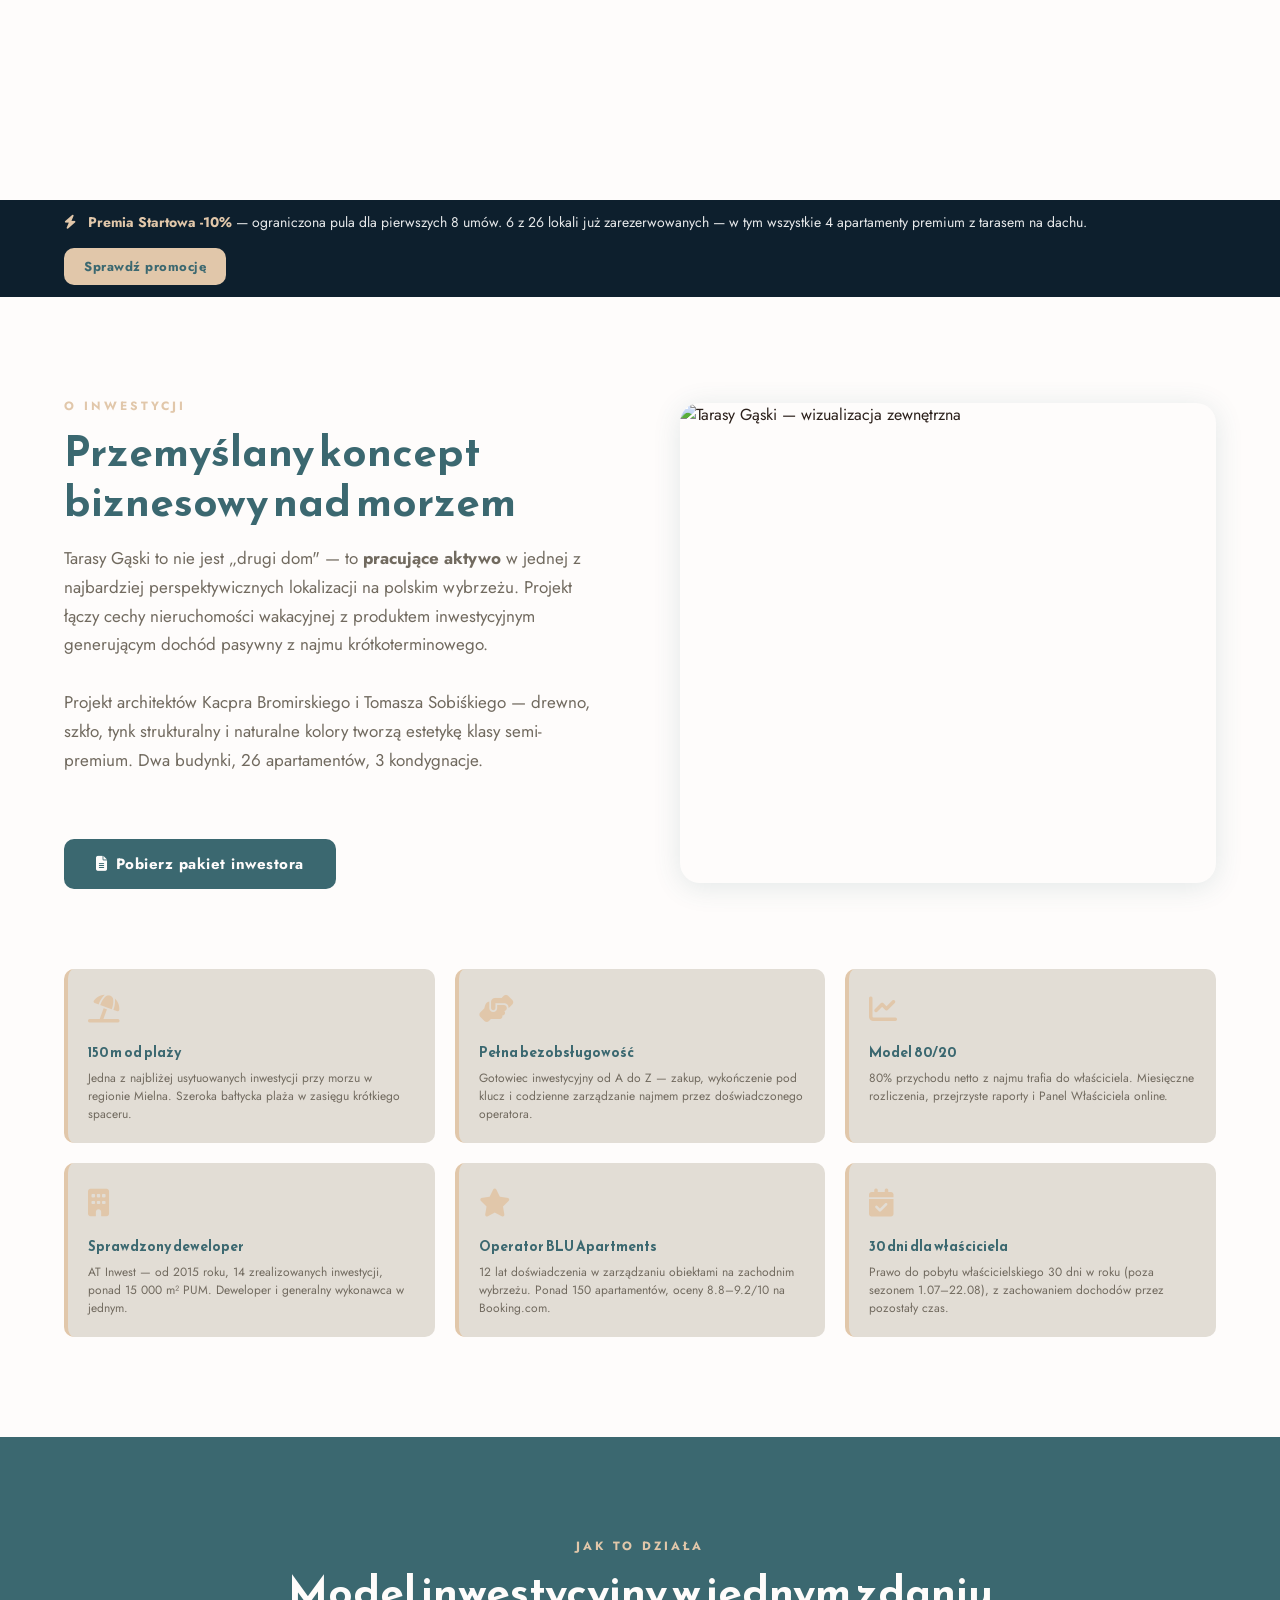
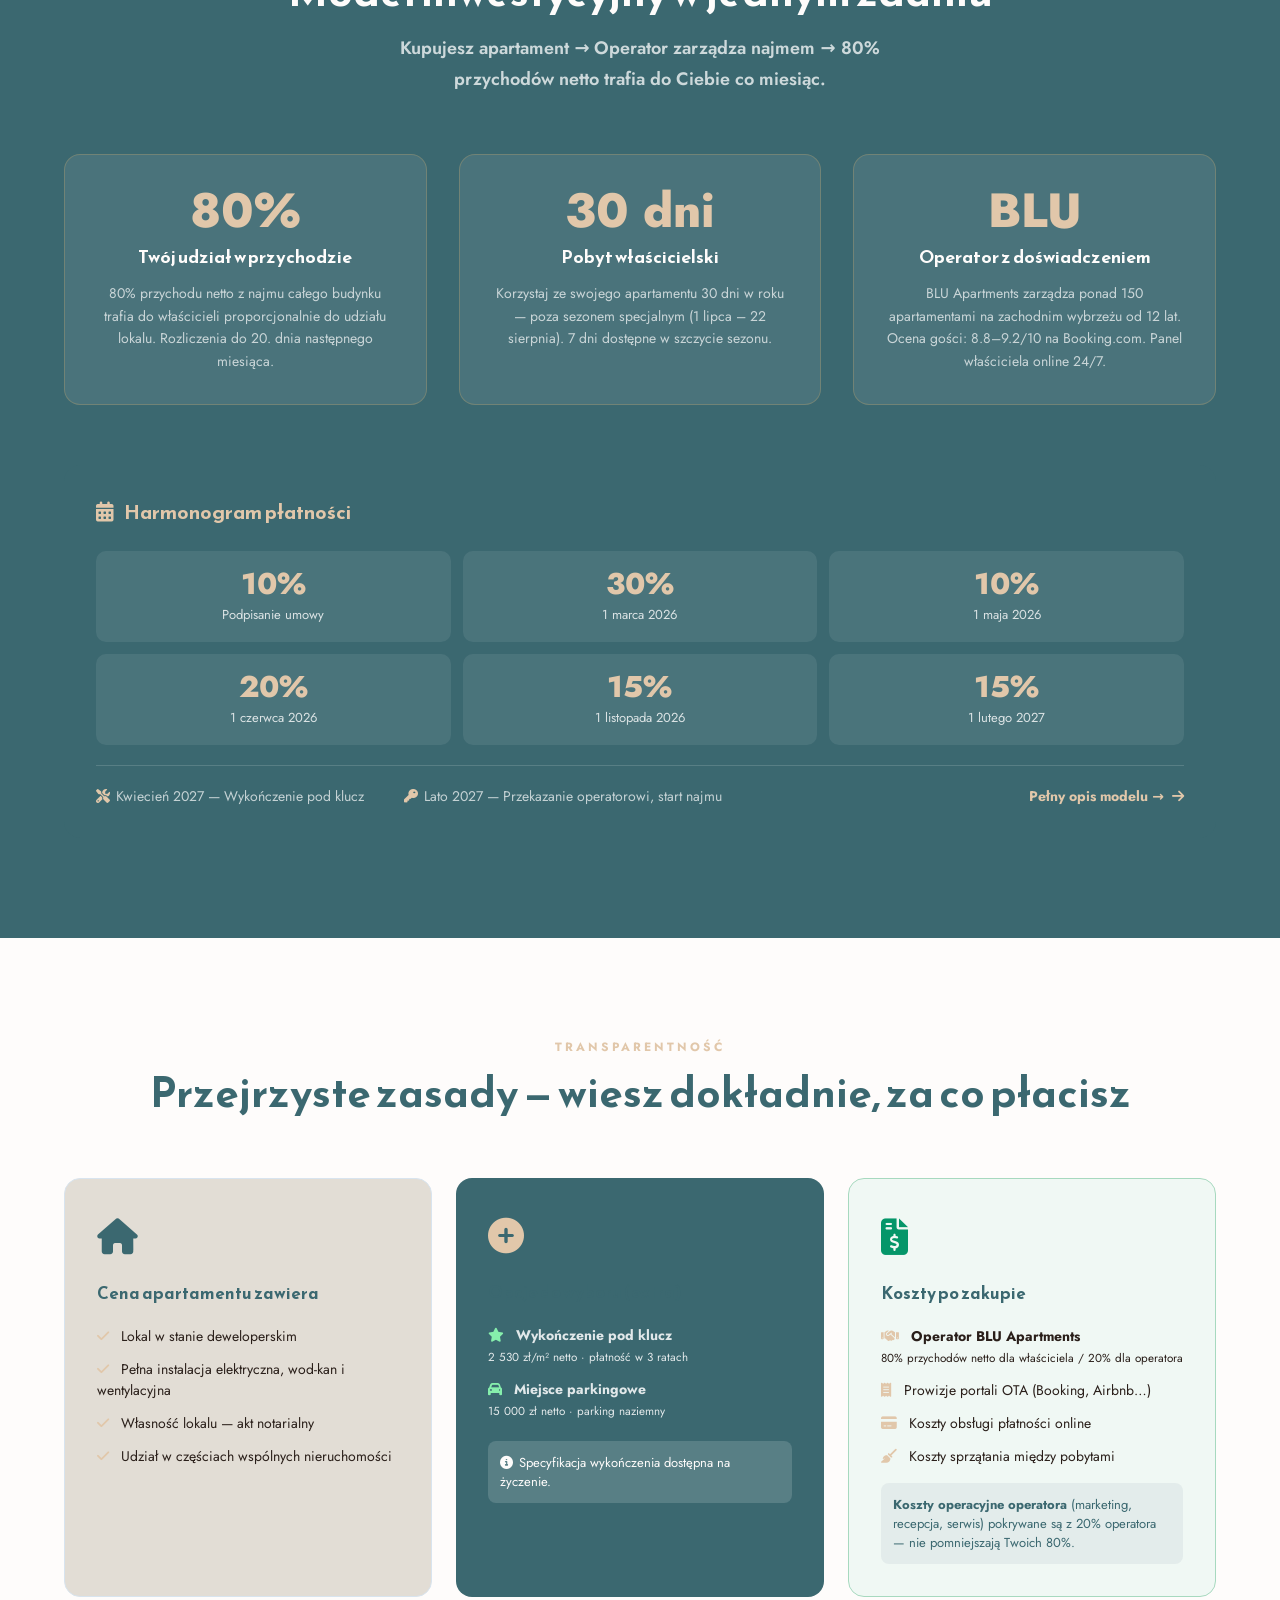
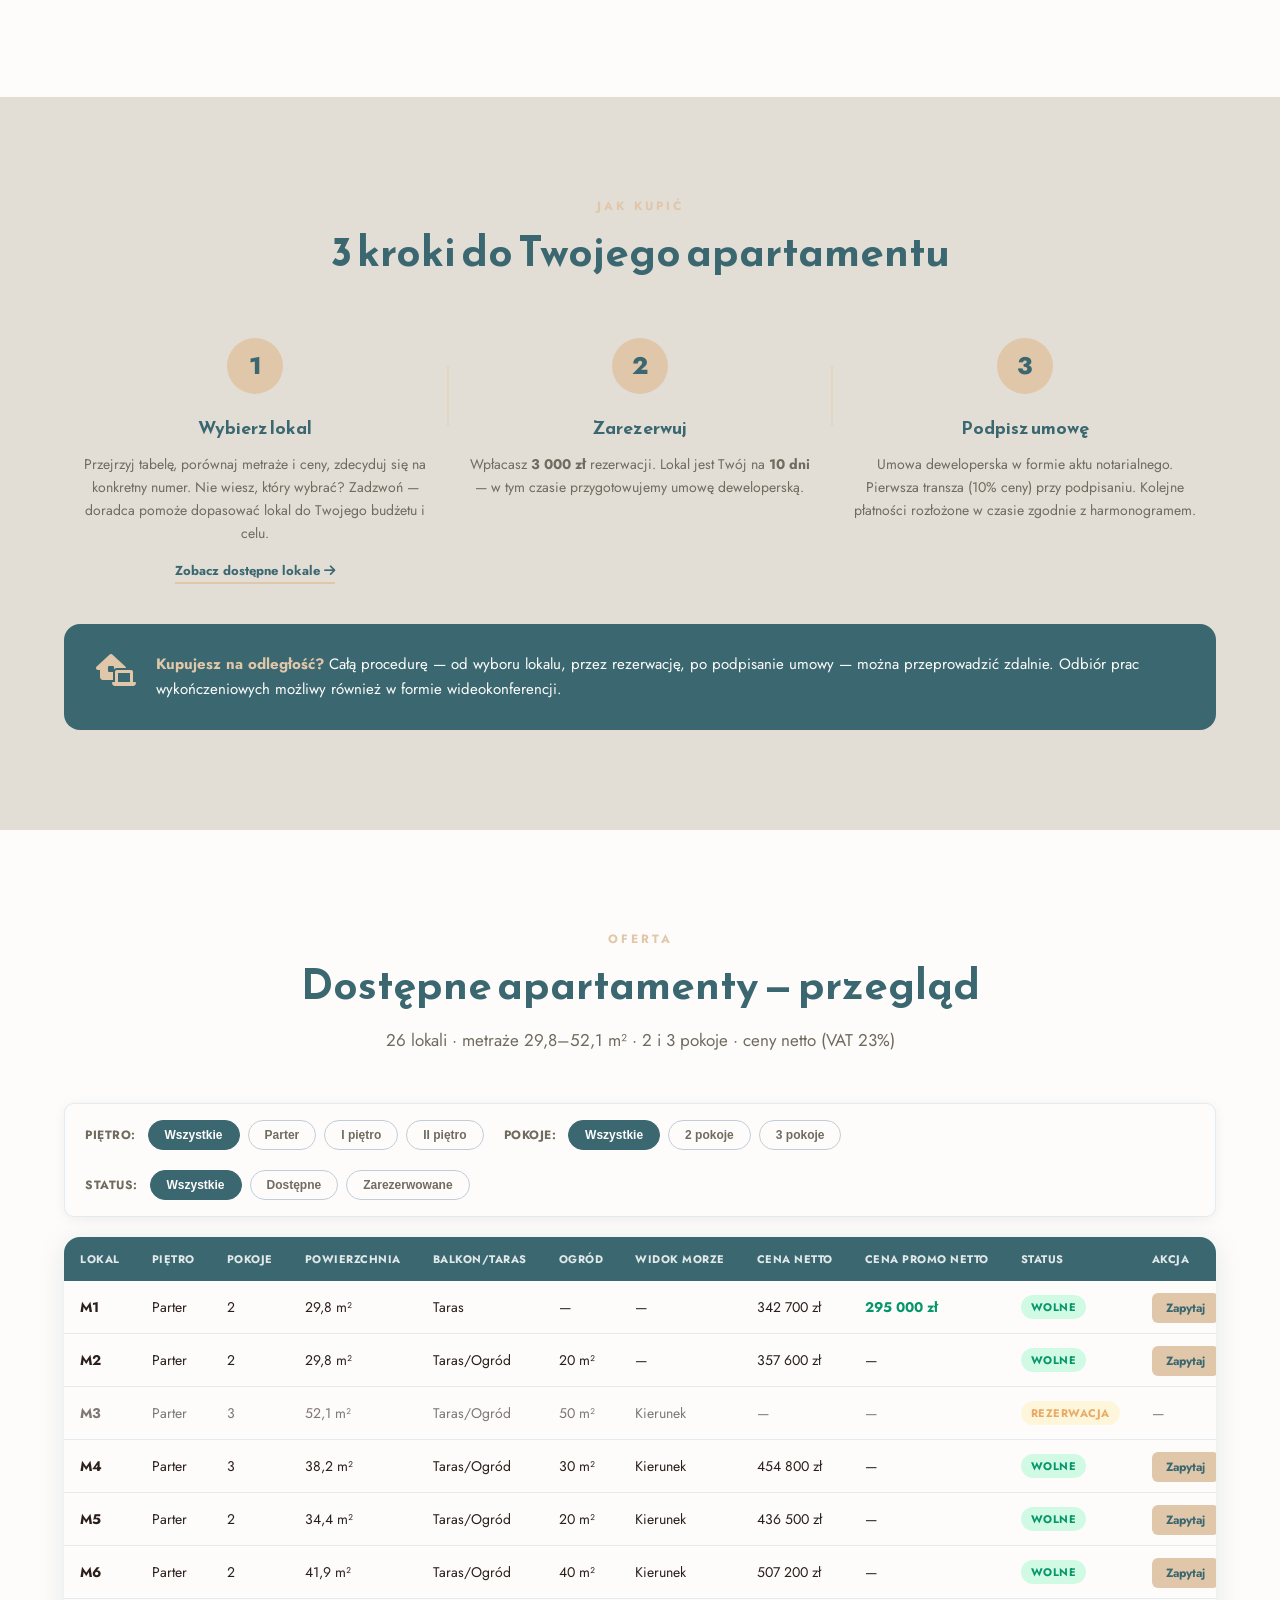
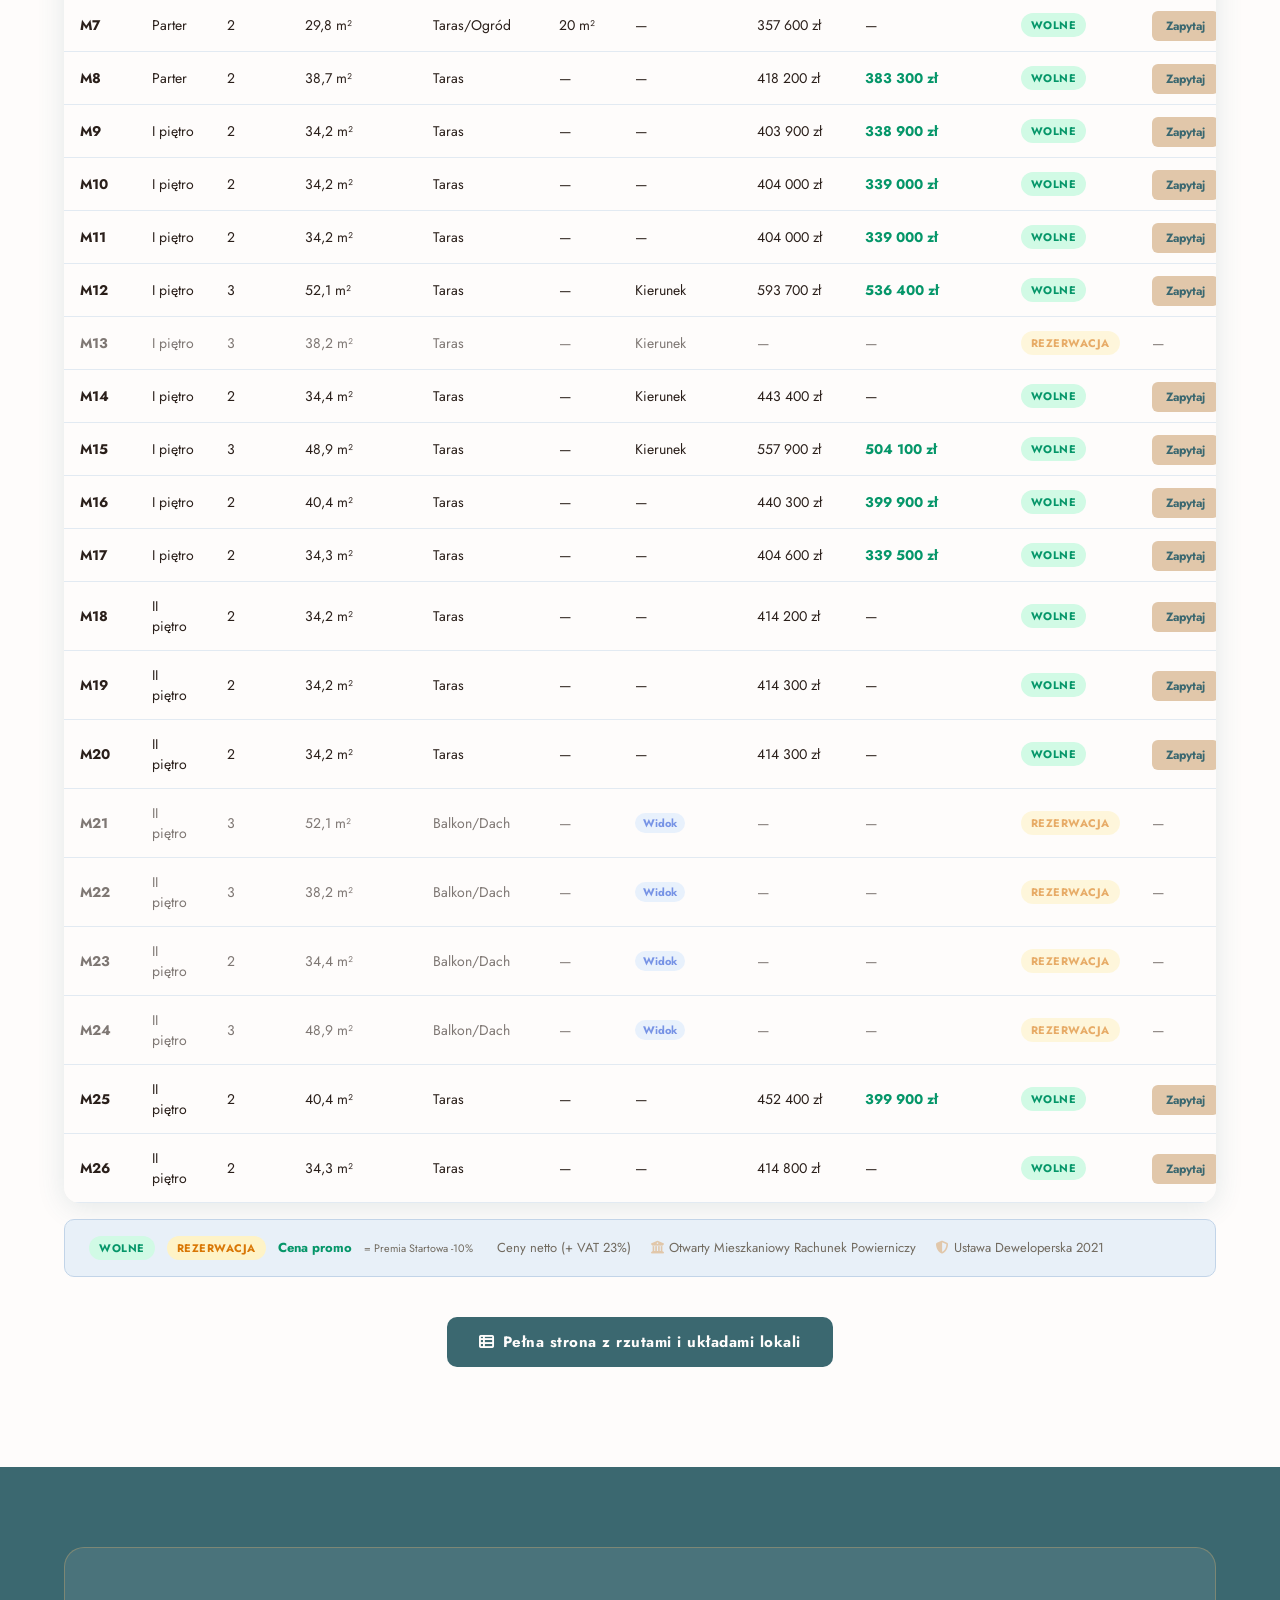
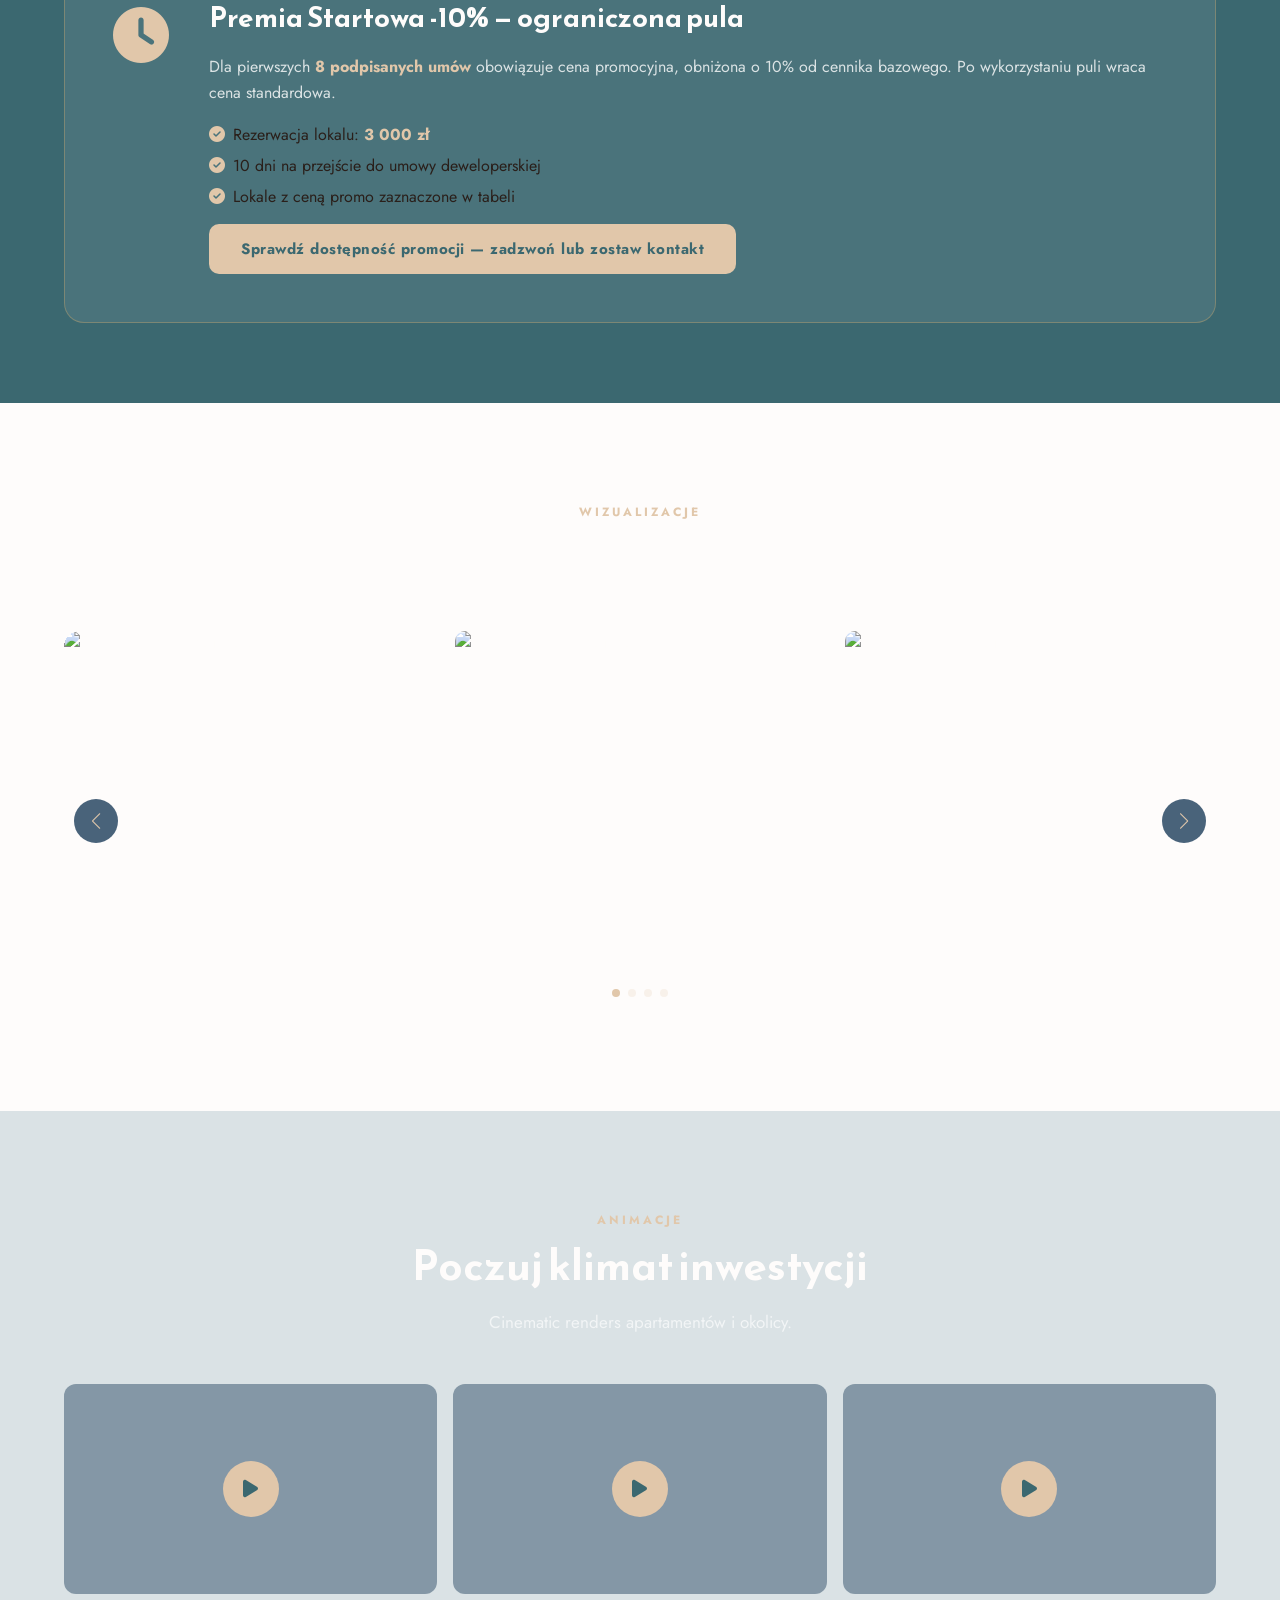
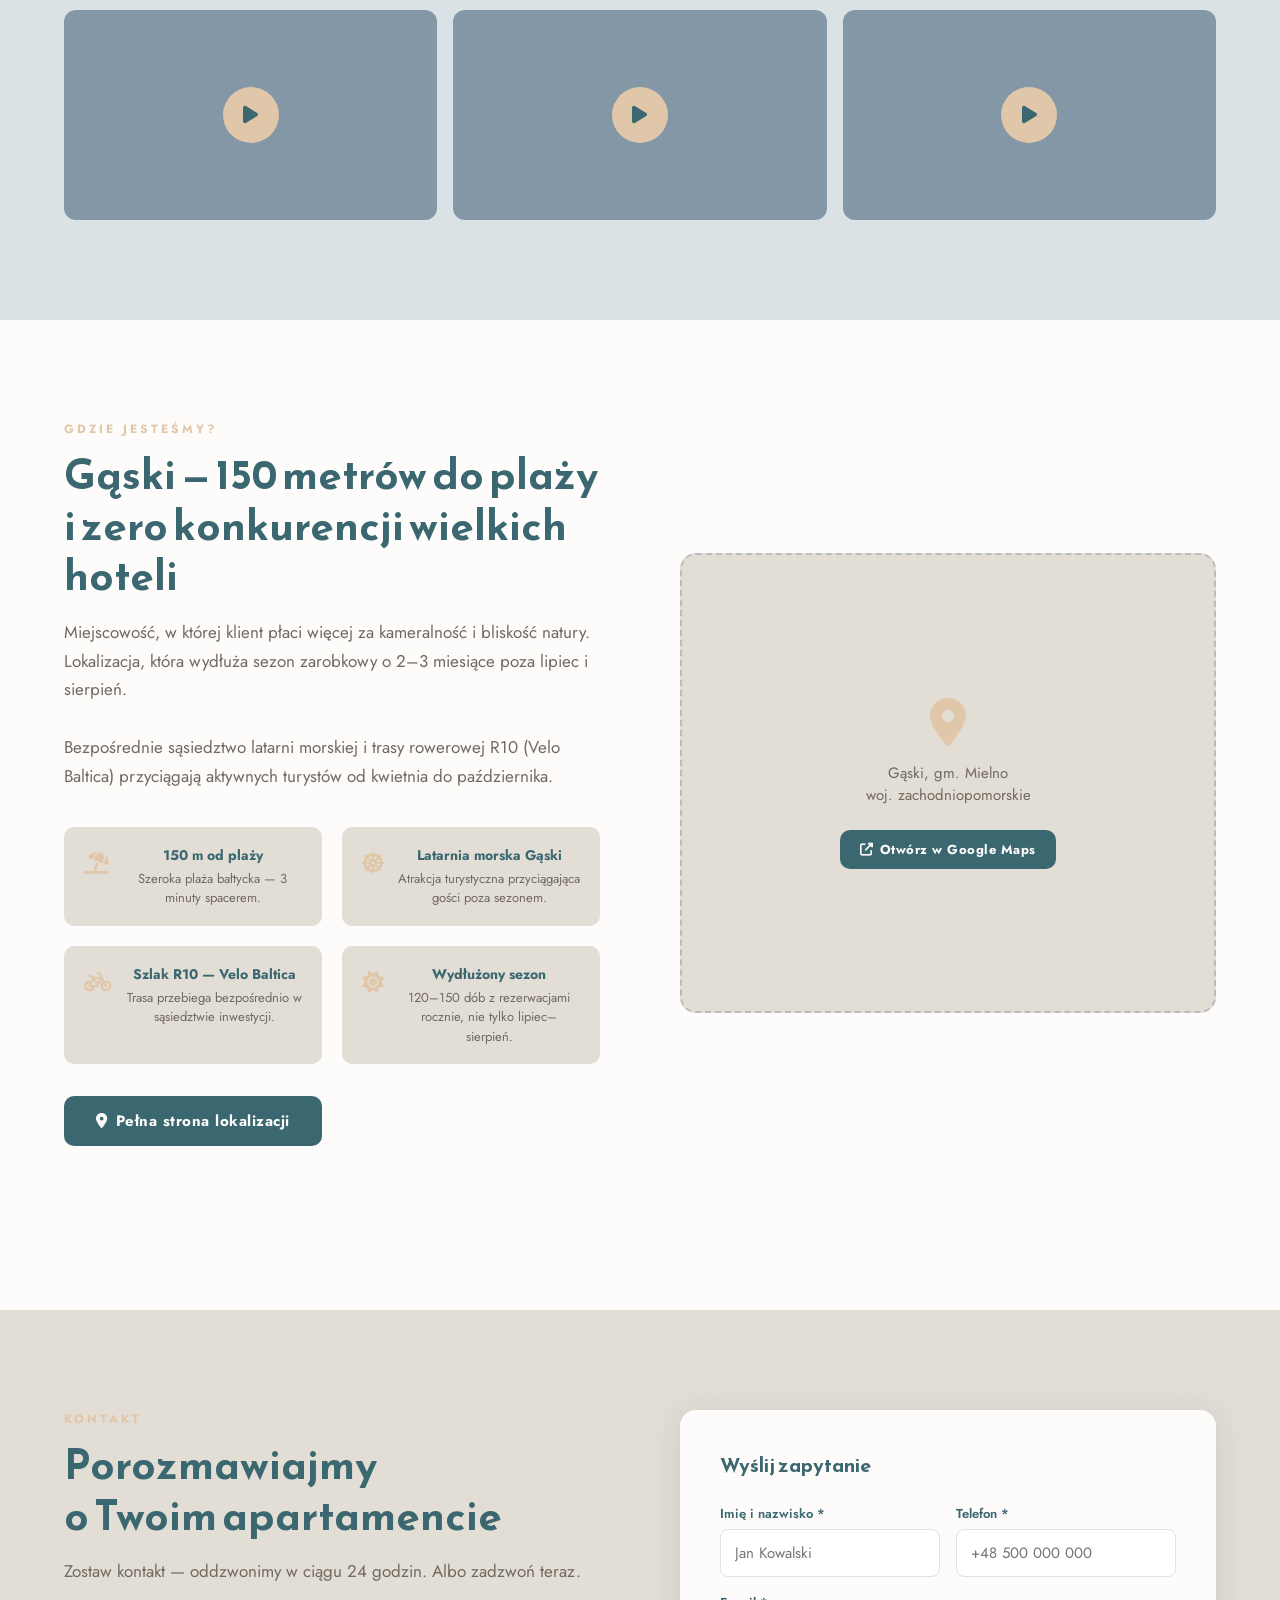
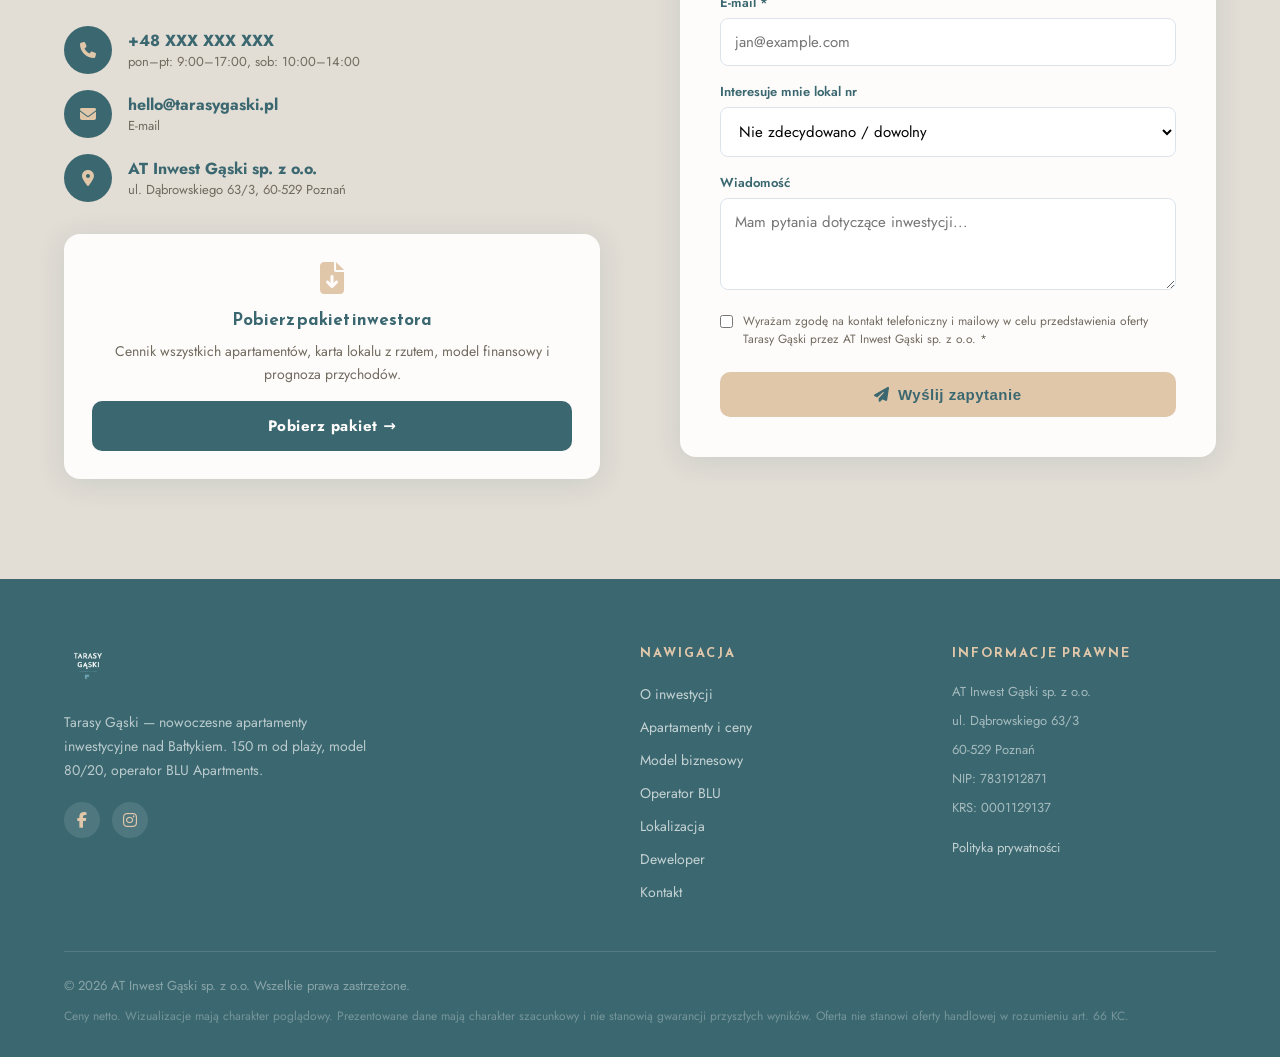
==== commit e5273418: "Przebuduj hero na full-width z płynnym przejściem do Premia Startowa - Wzorzec ustkaflow.pl: obraz n" ====
--- a/index.html
+++ b/index.html
@@ -39,49 +39,54 @@
 
 <!-- ═══ HERO ═══ -->
 <section id="hero">
-  <div class="hero-split">
-
-    <!-- ── LEWA KOLUMNA: owalna wizualizacja ── -->
-    <div class="hero-visual">
-      <div class="hero-img-clip">
-        <img class="hero-img" src="galeria/01-hero/01-hero.png" alt="Tarasy Gąski — wizualizacja inwestycji" />
-      </div>
-      <div class="hero-location-chip">
-        <i class="fas fa-map-marker-alt"></i> Gąski · 150 m od plaży
-      </div>
-    </div>
-
-    <!-- ── PRAWA KOLUMNA: treść + KPI ── -->
-    <div class="hero-content-col">
-      <div class="hero-badge">
-        <i class="fas fa-umbrella-beach"></i>
-        Apartamenty inwestycyjne · Bałtyk
-      </div>
-      <h1>Twoje aktywo<br /><span>nad Bałtykiem</span></h1>
-      <p>Apartament, który pracuje na siebie przez cały rok.<br />
-         Pełna bezobsługowość, model 80/20, operator BLU Apartments.</p>
-      <div class="hero-buttons">
-        <a href="apartamenty.html" class="btn btn-primary">
-          <i class="fas fa-search" style="margin-right:8px"></i>Sprawdź dostępność i ceny
-        </a>
-        <a href="kontakt.html" class="btn btn-dark">Porozmawiajmy</a>
-      </div>
-      <div class="hero-kpis">
-        <div class="hero-kpi">
-          <div class="hero-kpi-num">80%</div>
-          <div class="hero-kpi-label">przychodu dla właściciela</div>
-        </div>
-        <div class="hero-kpi">
-          <div class="hero-kpi-num">26</div>
-          <div class="hero-kpi-label">apartamentów</div>
-        </div>
-        <div class="hero-kpi">
-          <div class="hero-kpi-num">295 tys.</div>
-          <div class="hero-kpi-label">zł netto (promo)</div>
-        </div>
-        <div class="hero-kpi">
-          <div class="hero-kpi-num">Q2 2027</div>
-          <div class="hero-kpi-label">przekazanie</div>
+  <div class="hero-sticky">
+
+    <!-- Pełnoekranowy obraz z animowaną maską owalną (jak ustkaflow.pl) -->
+    <div class="hero-img-clip">
+      <img class="hero-img" src="galeria/01-hero/01-hero.png" alt="Tarasy Gąski — wizualizacja inwestycji" />
+    </div>
+
+    <!-- Gradient: ciemny dół = płynne przejście do paska Premia Startowa -->
+    <div class="hero-overlay" aria-hidden="true"></div>
+
+    <!-- Chip lokalizacji — pojawia się z opóźnieniem -->
+    <div class="hero-location-chip">
+      <i class="fas fa-map-marker-alt"></i> Gąski · 150 m od plaży
+    </div>
+
+    <!-- Treść nad gradientem — dolne pozycjonowanie jak p-home--hero-top-content -->
+    <div class="hero-content">
+      <div class="container">
+        <div class="hero-badge">
+          <i class="fas fa-umbrella-beach"></i>
+          Apartamenty inwestycyjne · Bałtyk
+        </div>
+        <h1>Twoje aktywo<br /><span>nad Bałtykiem</span></h1>
+        <p>Apartament, który pracuje na siebie przez cały rok.<br />
+           Pełna bezobsługowość, model 80/20, operator BLU Apartments.</p>
+        <div class="hero-buttons">
+          <a href="apartamenty.html" class="btn btn-primary">
+            <i class="fas fa-search" style="margin-right:8px"></i>Sprawdź dostępność i ceny
+          </a>
+          <a href="kontakt.html" class="btn btn-ghost">Porozmawiajmy</a>
+        </div>
+        <div class="hero-kpis">
+          <div class="hero-kpi">
+            <div class="hero-kpi-num">80%</div>
+            <div class="hero-kpi-label">przychodu dla właściciela</div>
+          </div>
+          <div class="hero-kpi">
+            <div class="hero-kpi-num">26</div>
+            <div class="hero-kpi-label">apartamentów</div>
+          </div>
+          <div class="hero-kpi">
+            <div class="hero-kpi-num">295 tys.</div>
+            <div class="hero-kpi-label">zł netto (promo)</div>
+          </div>
+          <div class="hero-kpi">
+            <div class="hero-kpi-num">Q2 2027</div>
+            <div class="hero-kpi-label">przekazanie</div>
+          </div>
         </div>
       </div>
     </div>
--- a/style.css
+++ b/style.css
@@ -68,33 +68,26 @@
 .hamburger span { display: block; width: 24px; height: 2px; background: var(--color-white); margin: 5px 0; transition: var(--transition); }
 
 /* ─── HERO — sticky scroll z owalną ramką (wyłanianie budynku) ─── */
+/* ── HERO: full-width sticky scroll (wzorzec ustkaflow.pl) ── */
 #hero {
-  height: 200vh;           /* scroll space — identycznie jak ustkaflow.pl */
-  background: var(--color-bg);
+  height: 200vh;
   position: relative;
 }
 
-.hero-split {
+/* Sticky viewport — zajmuje cały ekran */
+.hero-sticky {
   position: sticky;
   top: 0;
   height: 100vh;
-  display: grid;
-  grid-template-columns: 54% 46%;
-  padding-top: 72px;
   overflow: hidden;
-}
-
-/* Lewa kolumna — pełnokolumnowa wizualizacja z animowanym clip-path */
-.hero-visual {
-  position: relative;
-  overflow: visible;
-}
-
-/* Maska owalna — startuje mała, rozszerza się na scroll odsłaniając całe zdjęcie */
+  background: #0d1f2d; /* = kolor premia-bar → płynne przejście */
+}
+
+/* Obraz: cały ekran, clip-path zaczyna jako mały owal */
 .hero-img-clip {
   position: absolute;
   inset: 0;
-  clip-path: ellipse(32% 36% at 50% 54%);
+  clip-path: ellipse(28% 32% at 50% 46%);
   will-change: clip-path;
 }
 
@@ -102,40 +95,59 @@
   width: 100%;
   height: 100%;
   object-fit: cover;
-  object-position: center center;
-  transform: translateY(6%) scale(1.08);
+  object-position: center 30%;
+  transform: scale(1.06) translateY(4%);
   transform-origin: center center;
   will-change: transform;
 }
 
+/* Gradient overlay: górna przejrzystość → ciemny dół (= premia bar #0d1f2d) */
+.hero-overlay {
+  position: absolute;
+  inset: 0;
+  background: linear-gradient(
+    to bottom,
+    rgba(13,31,45,0.15) 0%,
+    transparent 25%,
+    transparent 45%,
+    rgba(13,31,45,0.65) 72%,
+    rgba(13,31,45,0.95) 100%
+  );
+  pointer-events: none;
+  z-index: 1;
+}
+
+/* Chip lokalizacji — pojawia się u góry */
 .hero-location-chip {
   position: absolute;
-  bottom: 64px;
-  left: 72px;
-  background: var(--color-white);
+  top: 92px;
+  left: 48px;
+  background: rgba(255,255,255,0.92);
   color: var(--color-primary);
   font-size: 13px;
   font-weight: 600;
   padding: 8px 18px;
   border-radius: 24px;
-  box-shadow: 0 4px 20px rgba(59,104,112,0.18);
+  box-shadow: 0 4px 20px rgba(0,0,0,0.2);
   display: flex;
   align-items: center;
   gap: 8px;
+  z-index: 3;
   opacity: 0;
-  transform: translateY(12px);
+  transform: translateY(-10px);
   will-change: opacity, transform;
 }
 
-/* Prawa kolumna — content, wyłania się równolegle */
-.hero-content-col {
-  display: flex;
-  flex-direction: column;
-  justify-content: center;
-  padding: 60px 48px 60px 32px;
-  gap: 0;
+/* Treść: pozycja dolna nad gradientem — jak p-home--hero-top-content z ustkaflow.pl */
+.hero-content {
+  position: absolute;
+  bottom: 0;
+  left: 0;
+  right: 0;
+  z-index: 2;
+  padding-bottom: 56px;
   opacity: 0;
-  transform: translateY(32px);
+  transform: translateY(28px);
   will-change: opacity, transform;
 }
 
@@ -150,50 +162,68 @@
   font-size: 13px;
   font-weight: 700;
   letter-spacing: 0.5px;
-  margin-bottom: 24px;
+  margin-bottom: 20px;
   width: fit-content;
 }
 
-.hero-content-col h1 {
-  font-size: clamp(36px, 4vw, 58px);
+.hero-content h1 {
+  font-size: clamp(38px, 5vw, 72px);
   font-weight: 700;
-  line-height: 1.08;
-  color: var(--color-primary);
-  margin-bottom: 20px;
-}
-
-.hero-content-col h1 span { color: var(--color-primary-light); }
-
-.hero-content-col p {
-  font-size: clamp(15px, 1.5vw, 18px);
-  color: var(--color-muted);
-  margin-bottom: 36px;
-  line-height: 1.7;
-  max-width: 420px;
-}
-
-.hero-buttons { display: flex; gap: 14px; flex-wrap: wrap; margin-bottom: 48px; }
+  line-height: 1.02;
+  color: #fff;
+  margin-bottom: 14px;
+}
+
+.hero-content h1 span { color: var(--color-accent); }
+
+.hero-content p {
+  font-size: clamp(15px, 1.4vw, 17px);
+  color: rgba(255,255,255,0.82);
+  margin-bottom: 28px;
+  line-height: 1.65;
+  max-width: 540px;
+}
+
+.hero-buttons { display: flex; gap: 14px; flex-wrap: wrap; margin-bottom: 36px; }
+
+/* Ghost button dla ciemnego tła */
+.btn-ghost {
+  display: inline-flex;
+  align-items: center;
+  gap: 8px;
+  padding: 14px 28px;
+  border-radius: 12px;
+  font-size: 15px;
+  font-weight: 600;
+  border: 2px solid rgba(255,255,255,0.5);
+  color: #fff;
+  background: transparent;
+  transition: border-color 0.2s, background 0.2s;
+  text-decoration: none;
+}
+.btn-ghost:hover { border-color: var(--color-accent); color: var(--color-accent); }
 
 /* KPI pod przyciskami */
 .hero-kpis {
   display: grid;
-  grid-template-columns: repeat(4, 1fr);
-  gap: 16px;
-  padding-top: 24px;
-  border-top: 1px solid var(--color-accent-dark);
+  grid-template-columns: repeat(4, auto);
+  gap: 12px 36px;
+  padding-top: 20px;
+  border-top: 1px solid rgba(255,255,255,0.18);
+  width: fit-content;
 }
 
 .hero-kpi-num {
   font-family: var(--font-heading);
-  font-size: clamp(18px, 2.2vw, 26px);
+  font-size: clamp(20px, 2.4vw, 30px);
   font-weight: 700;
-  color: var(--color-primary);
+  color: var(--color-accent);
   line-height: 1;
 }
 
 .hero-kpi-label {
   font-size: 11px;
-  color: var(--color-muted);
+  color: rgba(255,255,255,0.65);
   margin-top: 4px;
   line-height: 1.4;
 }
@@ -679,18 +709,14 @@
 
 /* ─── MOBILE ─── */
 @media (max-width: 1024px) {
-  /* Na tablet/mobile: wyłącz sticky scroll, pokaż wszystko od razu */
-  #hero { height: auto; min-height: 100vh; }
-  .hero-split { position: relative; top: auto; height: auto; min-height: 100vh; grid-template-columns: 1fr; padding-top: 72px; }
-  .hero-visual { padding: 40px 32px 24px; min-height: 340px; }
-  .hero-img-clip { clip-path: ellipse(46% 46% at 50% 50%) !important; }
-  .hero-img { transform: none !important; }
-  .hero-location-chip { left: 50%; transform: translateX(-50%) !important; bottom: 32px; white-space: nowrap; opacity: 1 !important; }
-  .hero-content-col { padding: 24px 32px 48px; align-items: center; text-align: center; opacity: 1 !important; transform: none !important; }
-  .hero-badge { margin-left: auto; margin-right: auto; }
-  .hero-content-col p { margin-left: auto; margin-right: auto; }
-  .hero-buttons { justify-content: center; }
-  .hero-kpis { grid-template-columns: repeat(2, 1fr); }
+  /* Tablet/mobile: full-width sticky hero bez zmian strukturalnych */
+  #hero { height: 200vh; }
+  .hero-location-chip { top: 80px; left: 20px; font-size: 12px; padding: 6px 14px; }
+  .hero-content { padding-bottom: 40px; }
+  .hero-content h1 { font-size: clamp(32px, 6vw, 52px); }
+  .hero-content p { font-size: 14px; }
+  .hero-buttons { justify-content: flex-start; }
+  .hero-kpis { grid-template-columns: repeat(2, auto); gap: 10px 28px; }
   .inwestycja-grid, .kontakt-grid { grid-template-columns: 1fr; gap: 48px; }
   .model-grid, .model-cards { grid-template-columns: 1fr 1fr; }
   .wideo-grid, .video-grid { grid-template-columns: 1fr 1fr; }
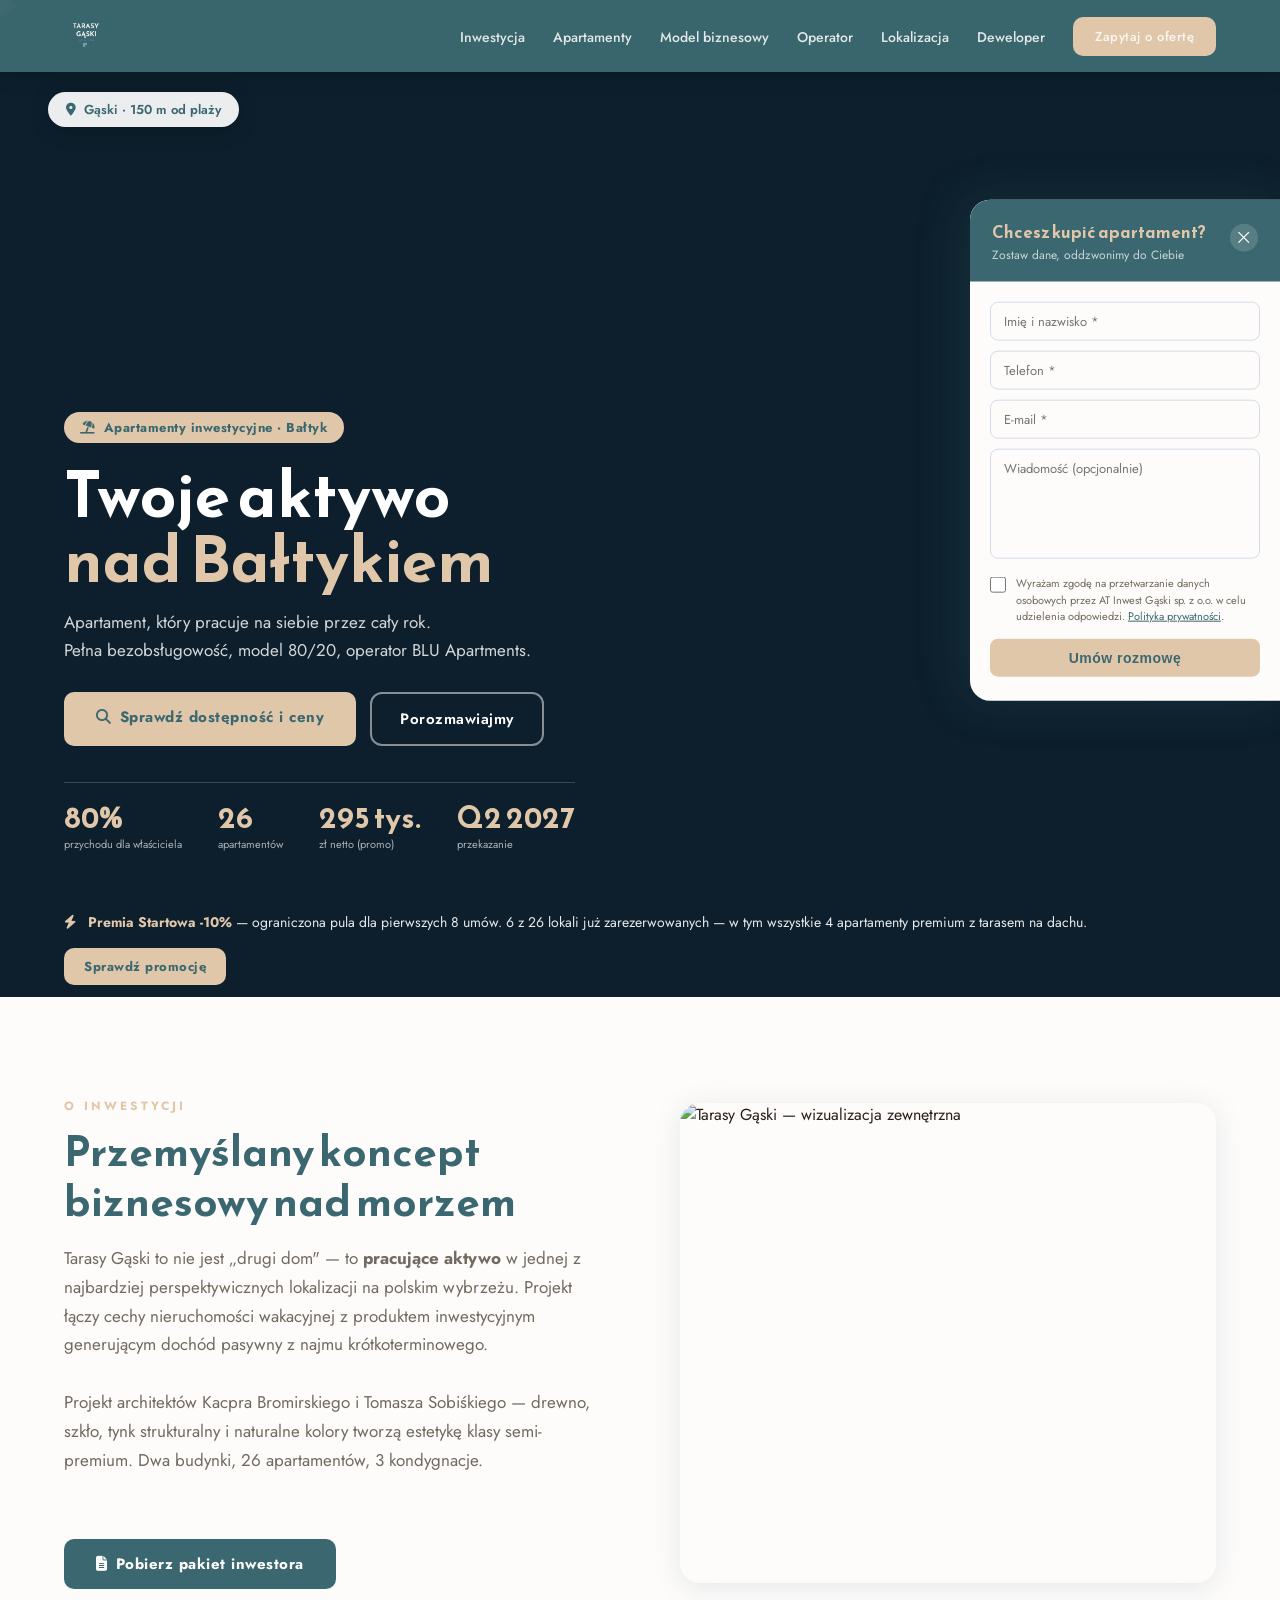
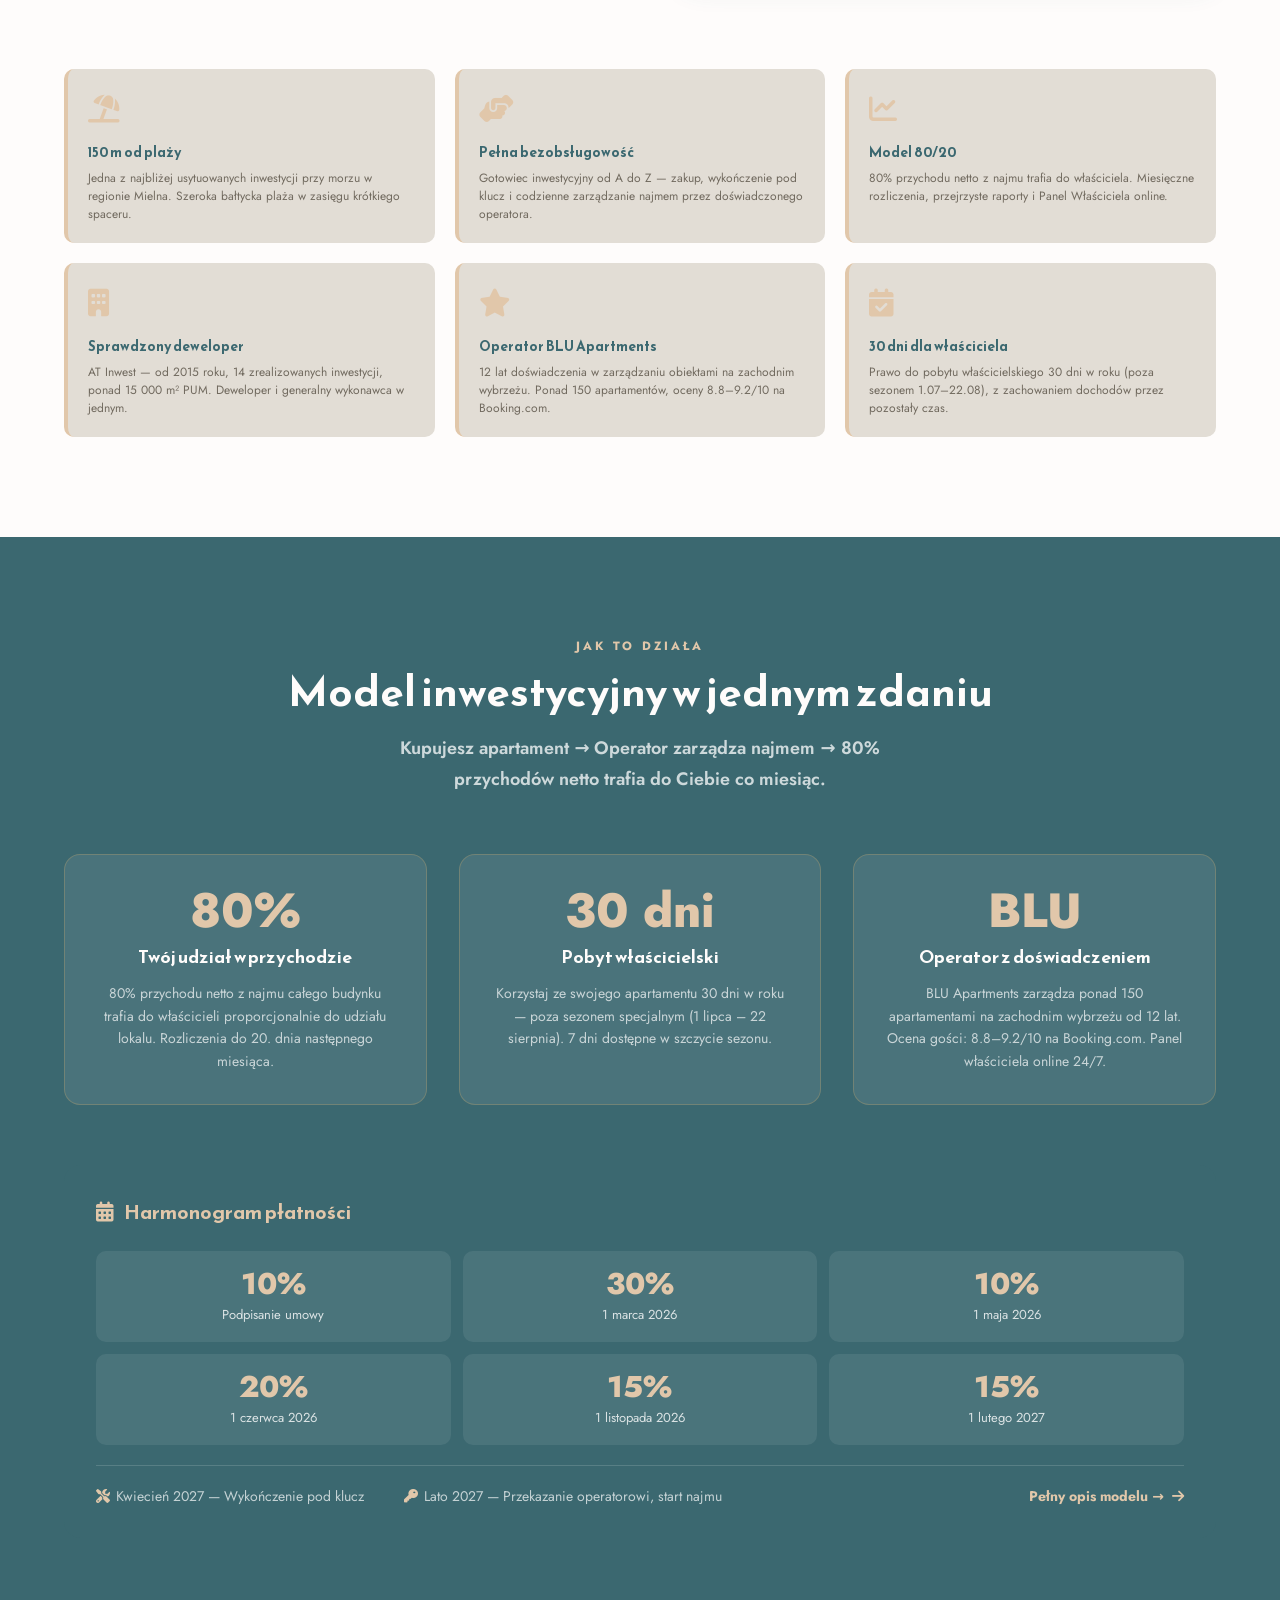
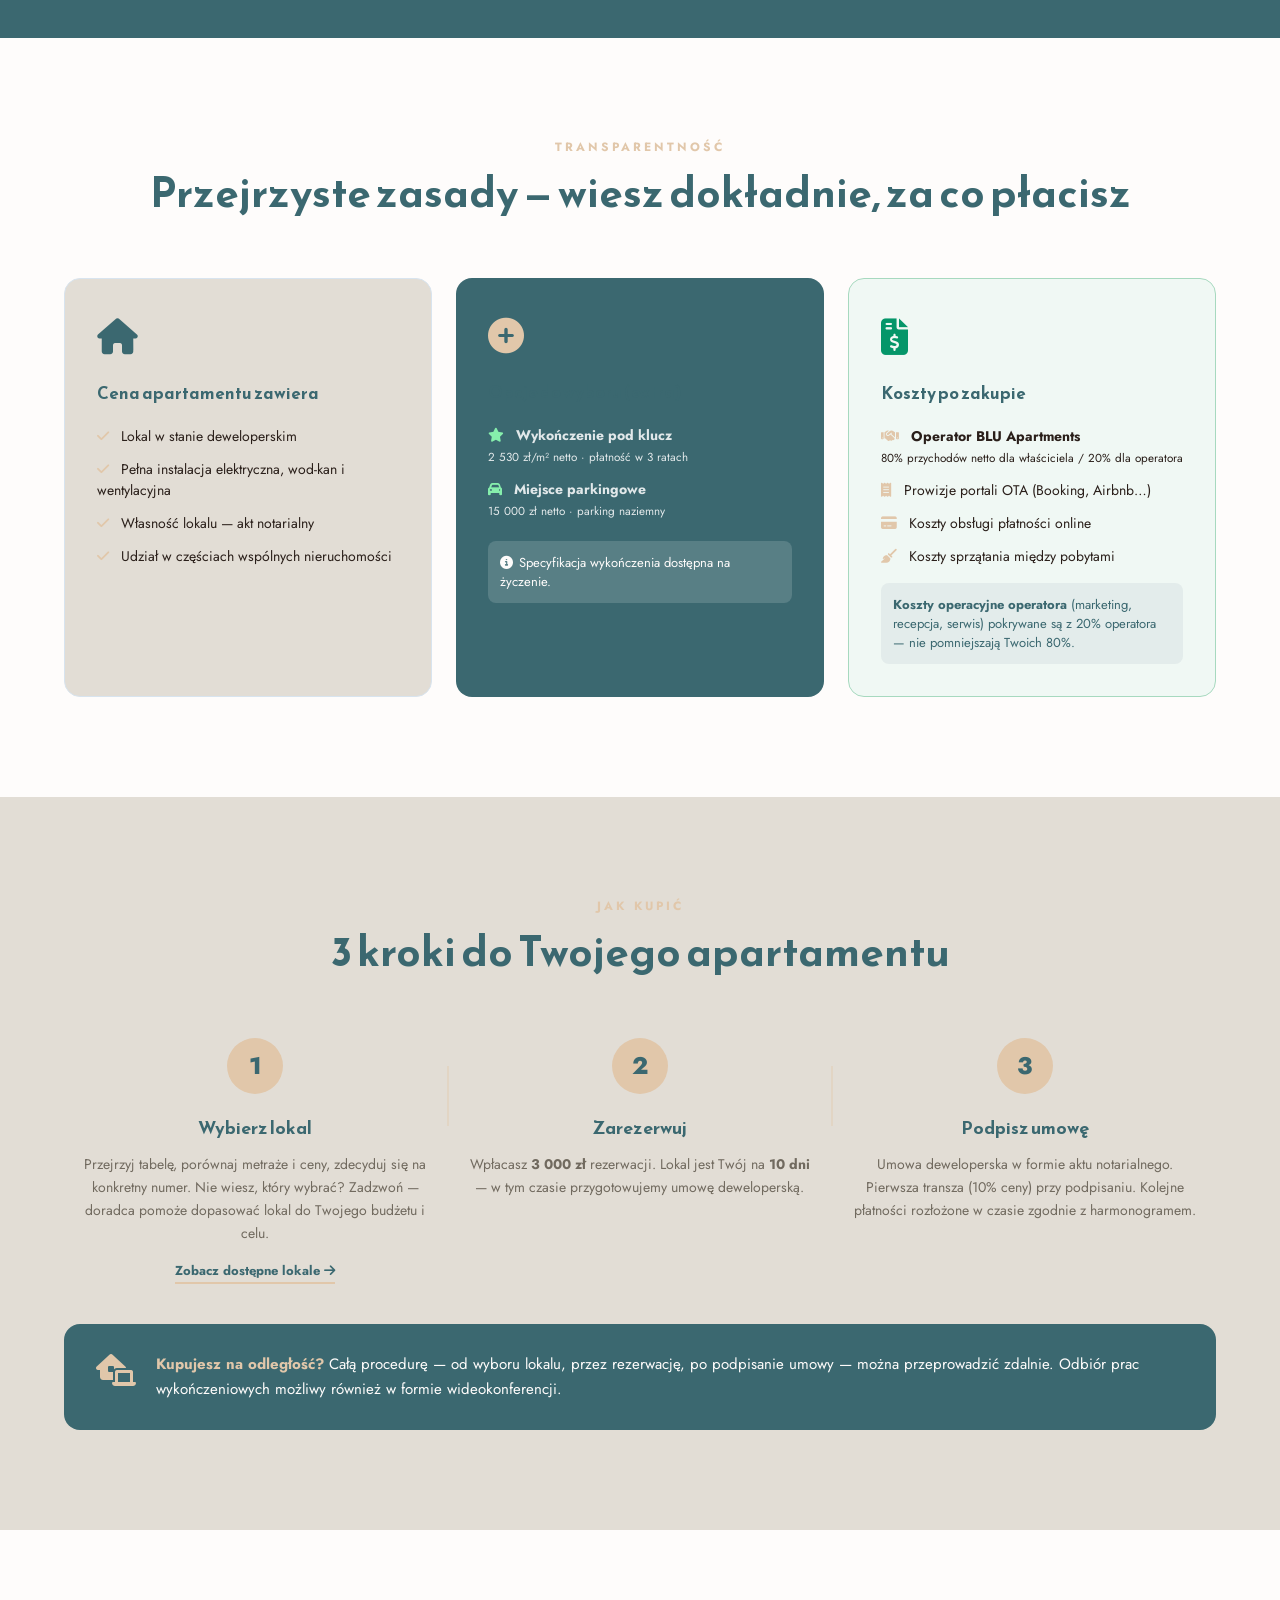
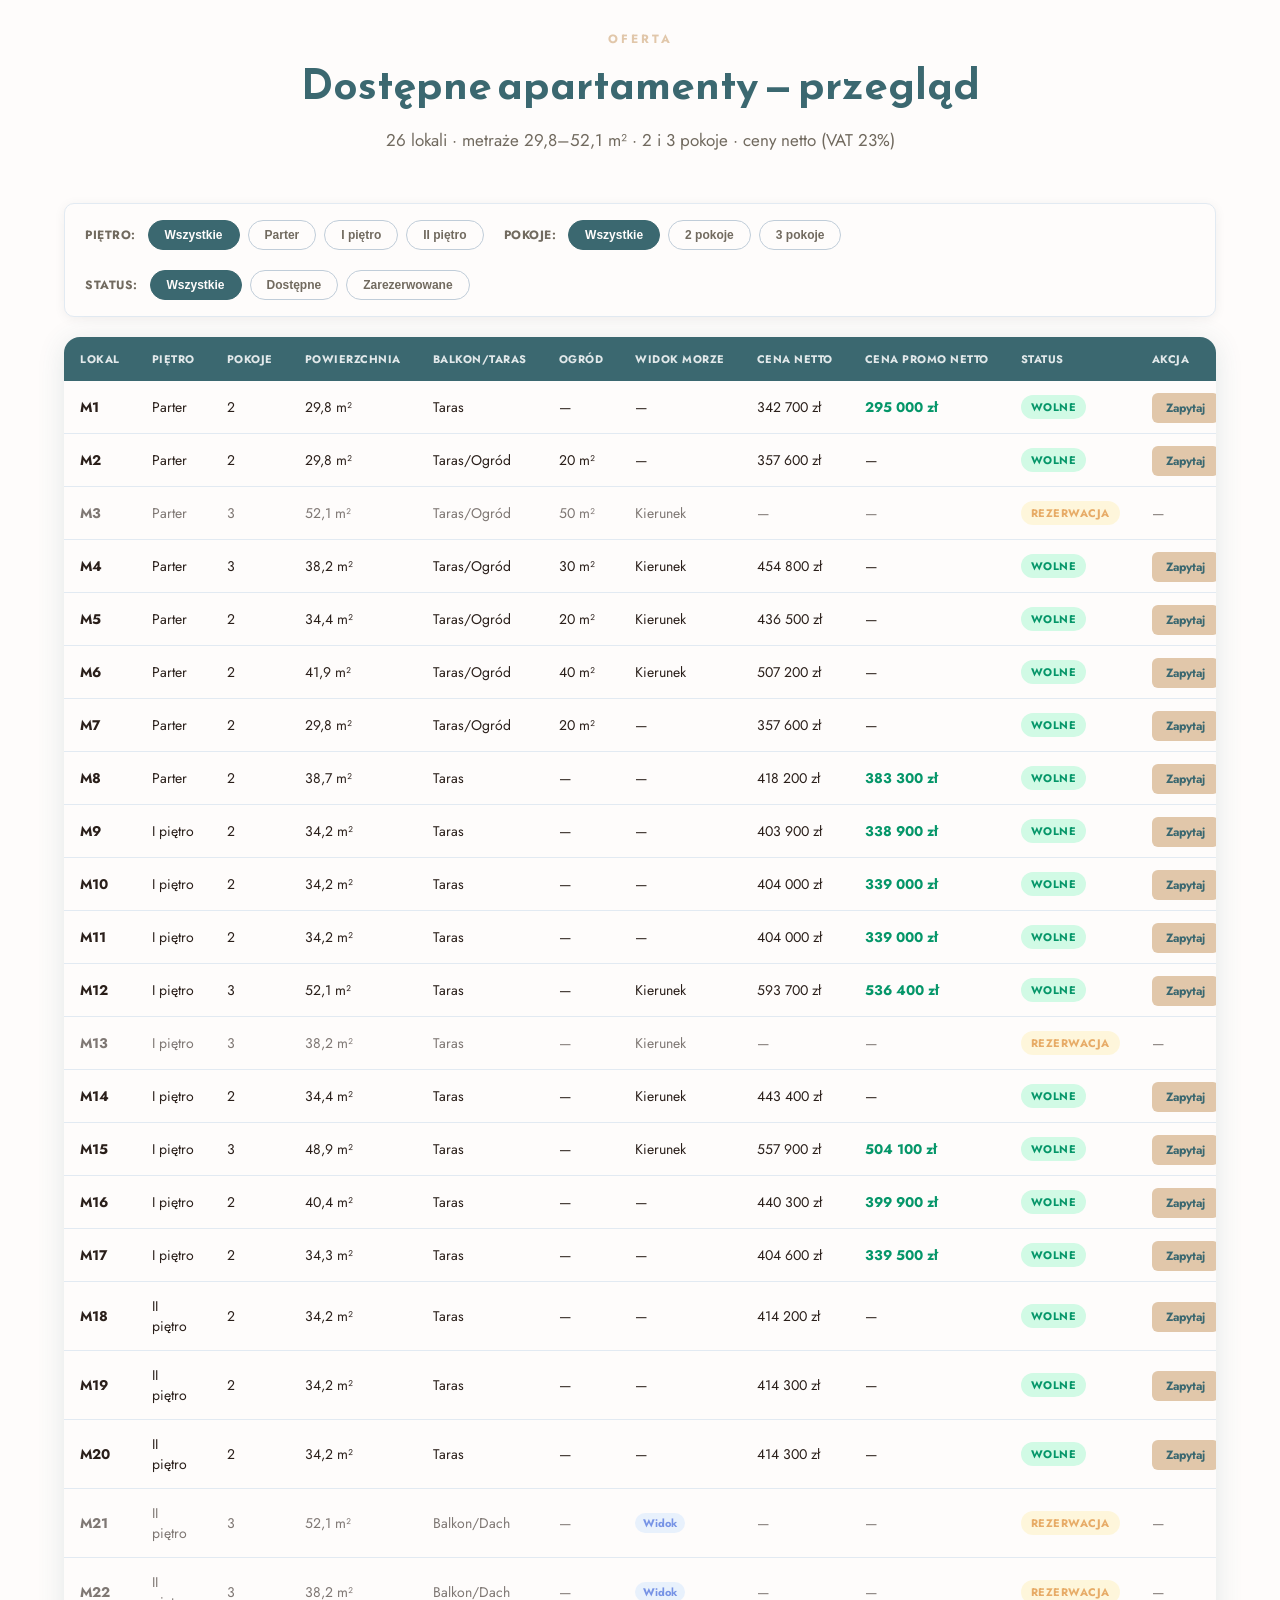
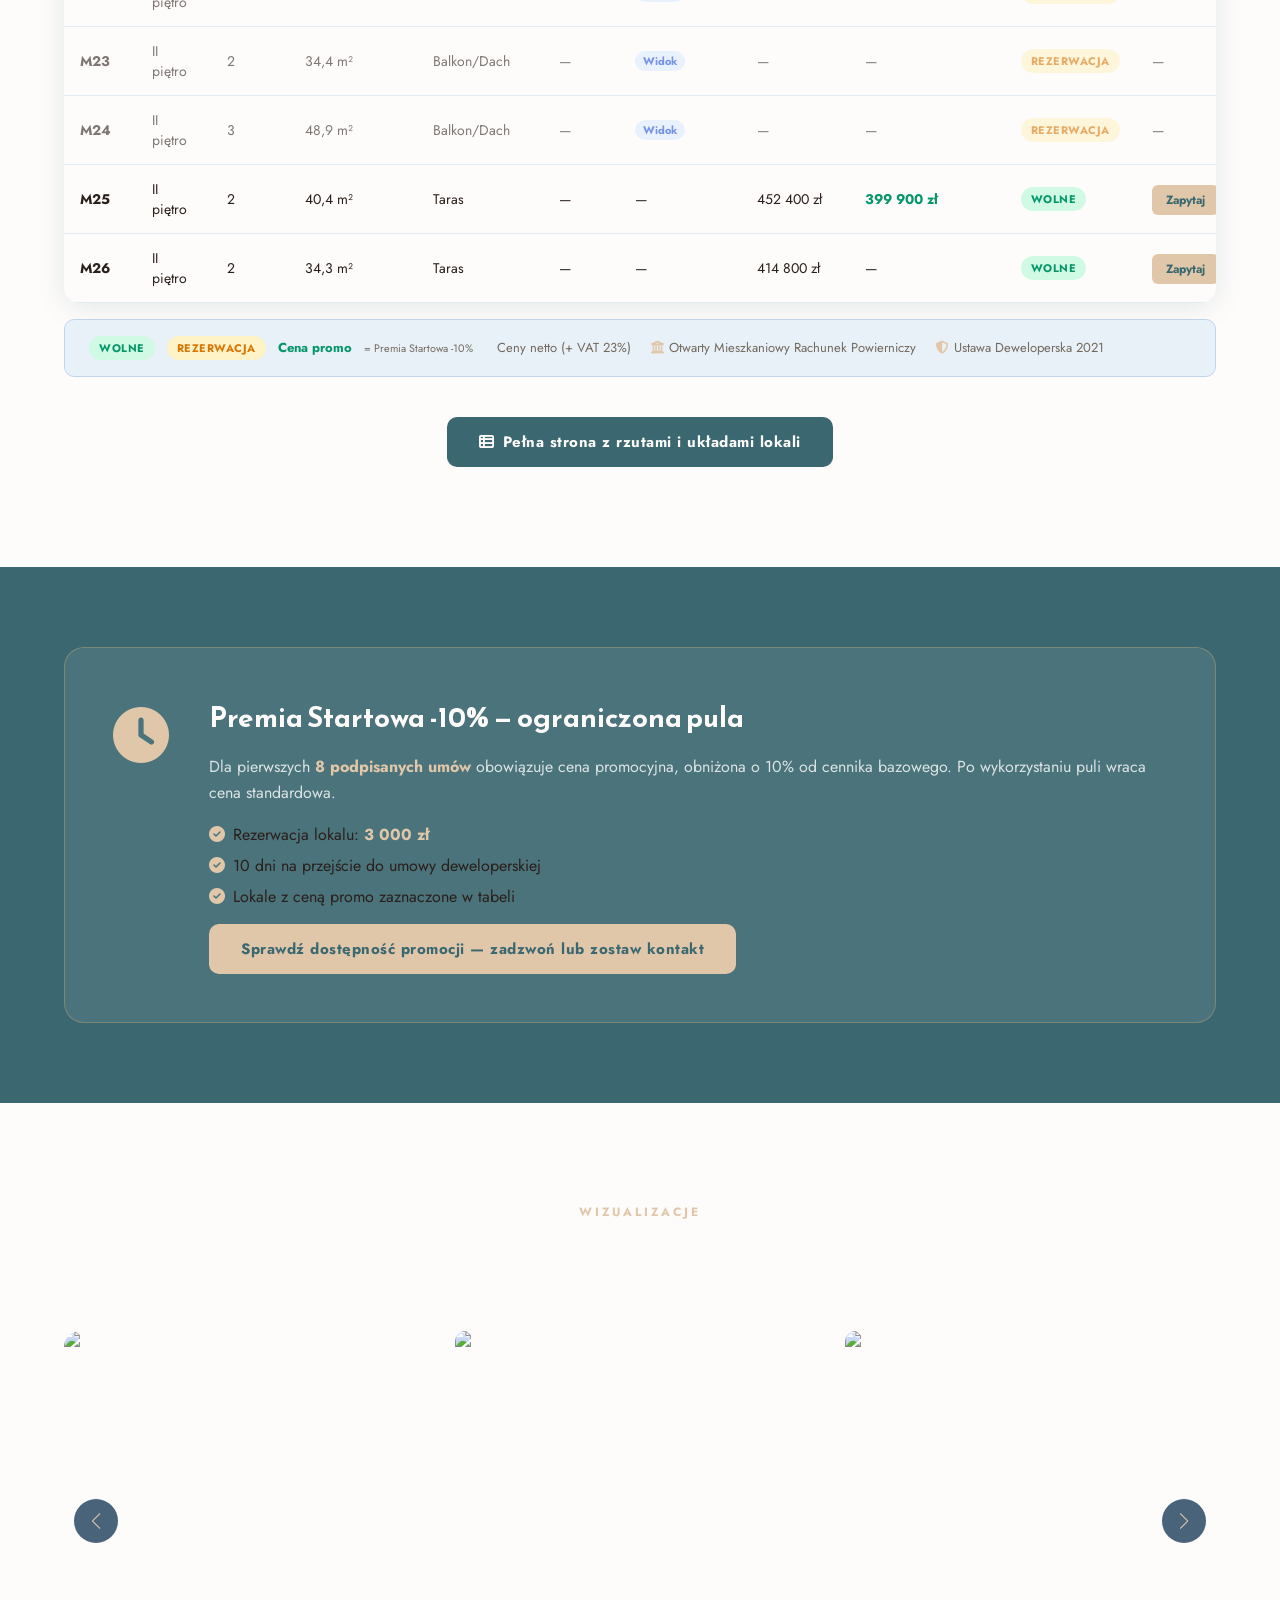
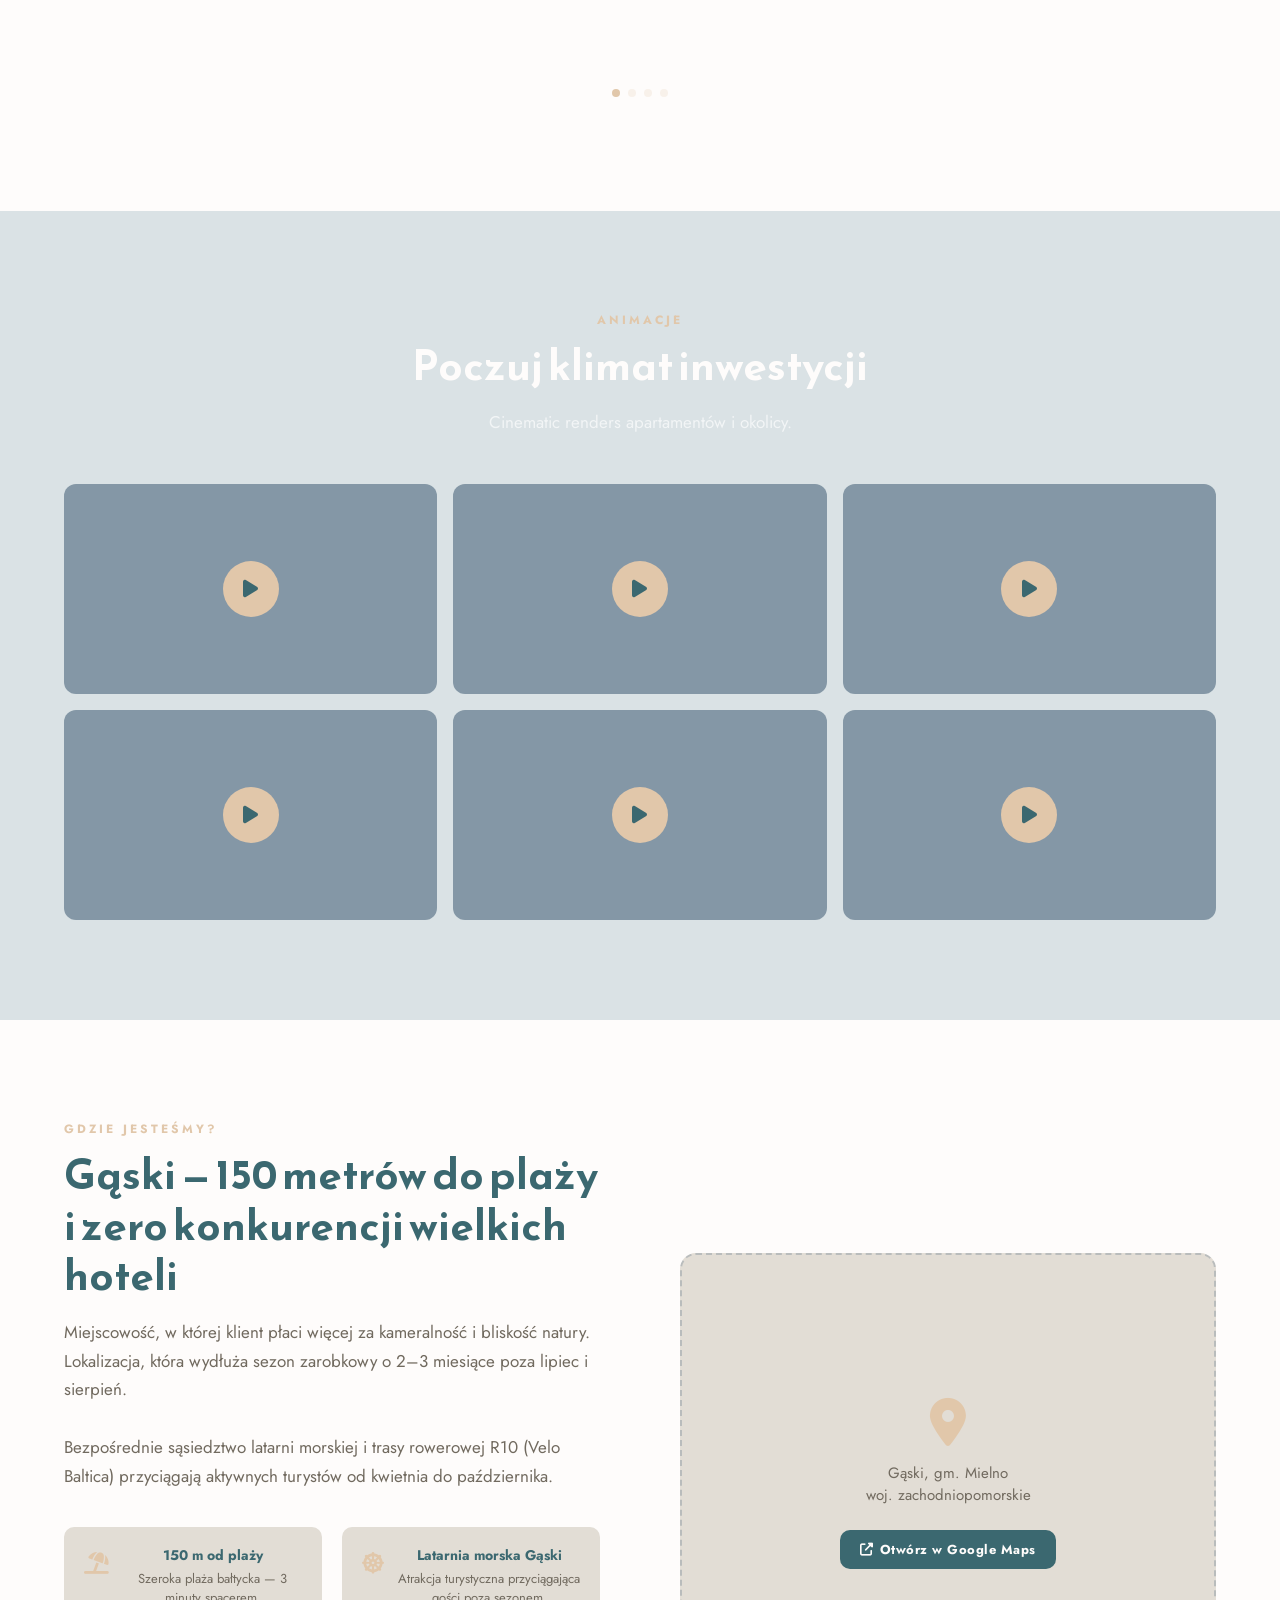
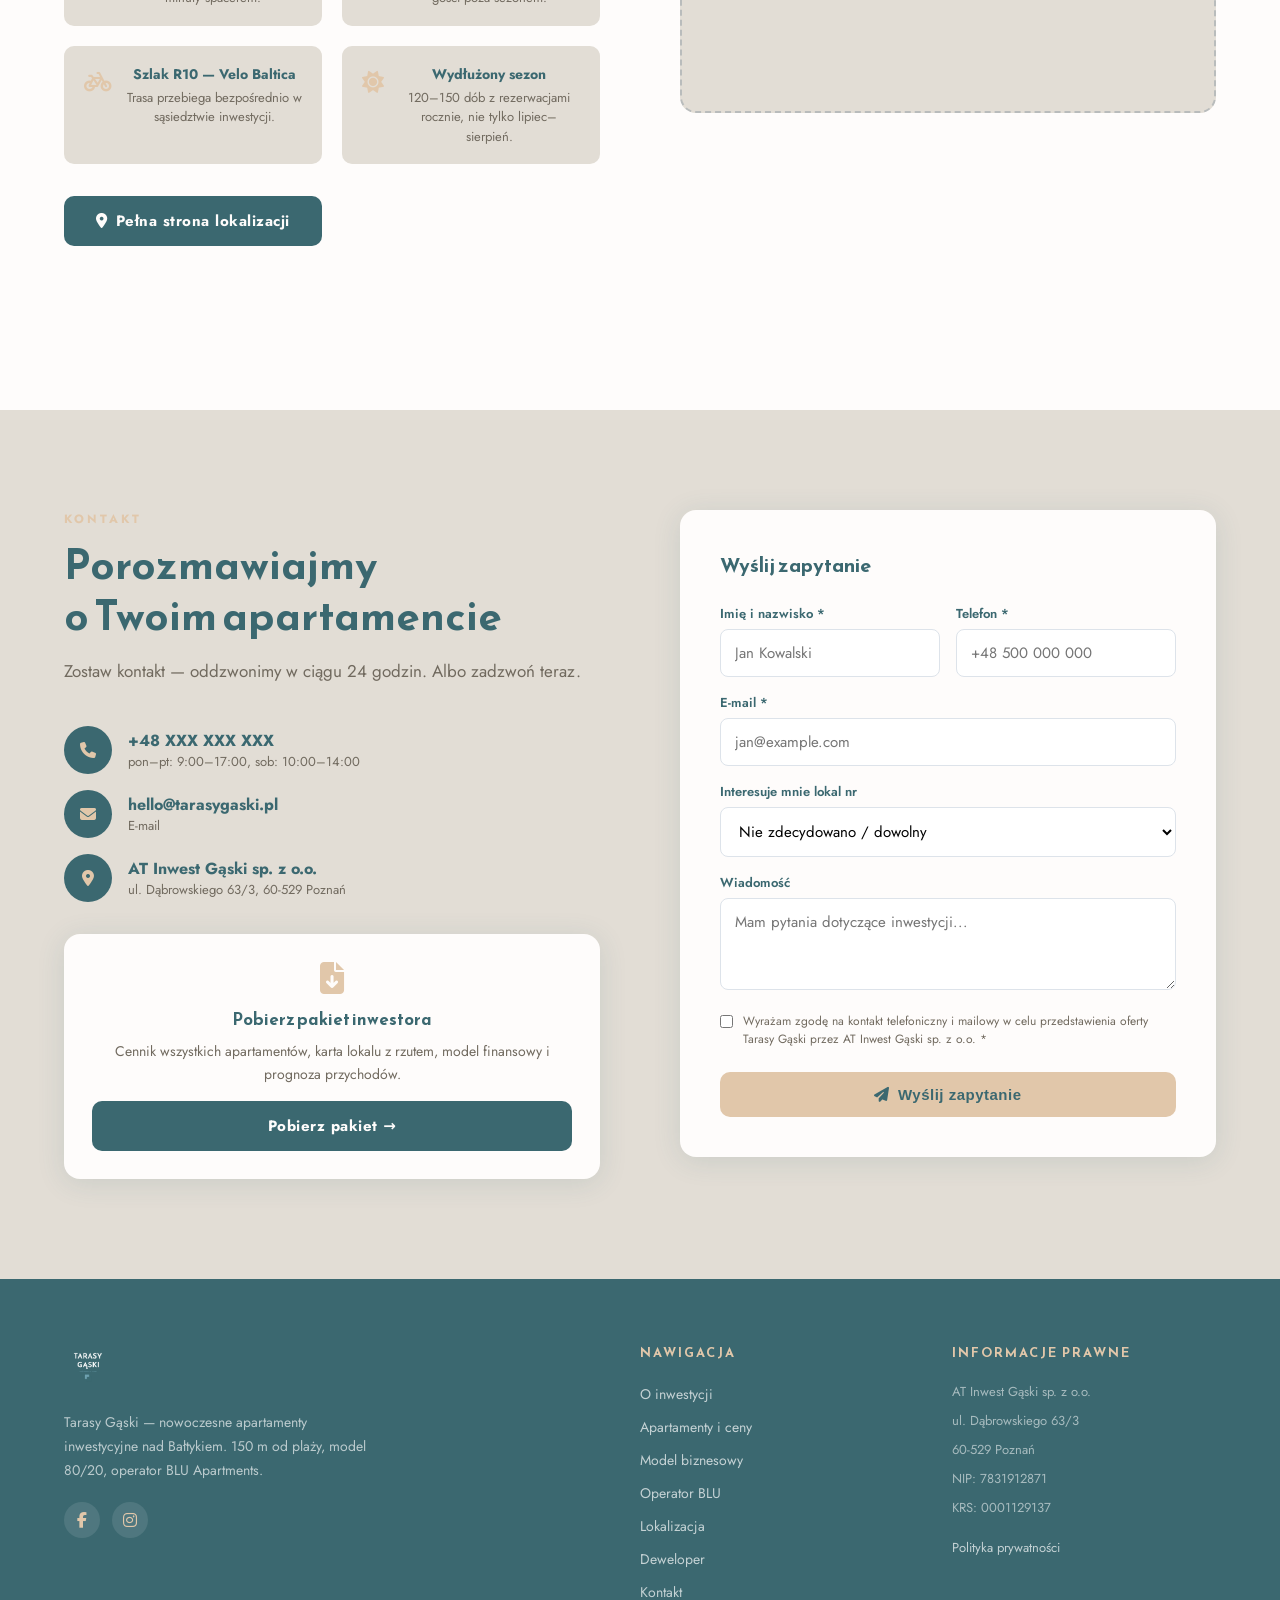
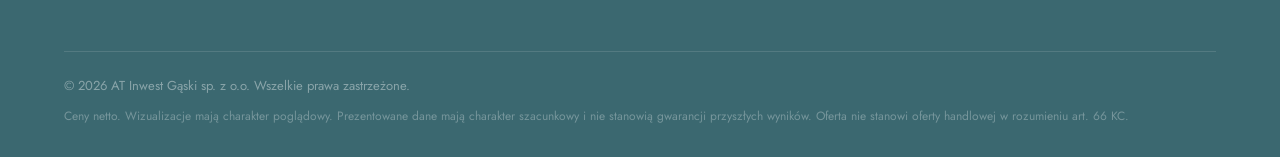
==== commit a61629d8: "Przesuń tekst hero wyżej + panel pojawia się po 50% scrolla - hero-content: padding-top: 80px przesu" ====
--- a/index.html
+++ b/index.html
@@ -1041,7 +1041,7 @@
 
 
 <!-- ═══ INQUIRY PANEL — widget zapytaj o apartament (inspiracja: ustkaflow.pl) ═══ -->
-<div class="inquiry-panel" id="inquiryPanel">
+<div class="inquiry-panel is-hidden" id="inquiryPanel">
   <header class="inquiry-panel-header">
     <div>
       <h3>Chcesz kupić apartament?</h3>
--- a/style.css
+++ b/style.css
@@ -68,27 +68,32 @@
 .hamburger span { display: block; width: 24px; height: 2px; background: var(--color-white); margin: 5px 0; transition: var(--transition); }
 
 /* ─── HERO — sticky scroll z owalną ramką (wyłanianie budynku) ─── */
-/* ── HERO: full-width sticky scroll (wzorzec ustkaflow.pl) ── */
+/* ── HERO: full-width entrance animation (wzorzec ustkaflow.pl) ── */
 #hero {
-  height: 200vh;
+  height: 100vh;       /* bez dodatkowej scroll-space → zero pustej przestrzeni */
   position: relative;
-}
-
-/* Sticky viewport — zajmuje cały ekran */
+  background: #0d1f2d;
+}
+
+/* Wrapper — pełny ekran */
 .hero-sticky {
-  position: sticky;
-  top: 0;
+  position: relative;
   height: 100vh;
   overflow: hidden;
-  background: #0d1f2d; /* = kolor premia-bar → płynne przejście */
-}
-
-/* Obraz: cały ekran, clip-path zaczyna jako mały owal */
+  background: #0d1f2d;
+}
+
+/* Obraz: cały ekran, clip-path startowy = mały owal */
 .hero-img-clip {
   position: absolute;
   inset: 0;
   clip-path: ellipse(28% 32% at 50% 46%);
-  will-change: clip-path;
+  transition: clip-path 1.6s cubic-bezier(0.25, 0.46, 0.45, 0.94);
+}
+
+/* Stan końcowy po dodaniu klasy .hero-revealed */
+.hero-revealed .hero-img-clip {
+  clip-path: ellipse(82% 78% at 50% 50%);
 }
 
 .hero-img {
@@ -98,7 +103,11 @@
   object-position: center 30%;
   transform: scale(1.06) translateY(4%);
   transform-origin: center center;
-  will-change: transform;
+  transition: transform 1.6s cubic-bezier(0.25, 0.46, 0.45, 0.94);
+}
+
+.hero-revealed .hero-img {
+  transform: scale(1.0) translateY(0%);
 }
 
 /* Gradient overlay: górna przejrzystość → ciemny dół (= premia bar #0d1f2d) */
@@ -135,7 +144,12 @@
   z-index: 3;
   opacity: 0;
   transform: translateY(-10px);
-  will-change: opacity, transform;
+  transition: opacity 0.6s ease 1.2s, transform 0.6s ease 1.2s;
+}
+
+.hero-revealed .hero-location-chip {
+  opacity: 1;
+  transform: translateY(0);
 }
 
 /* Treść: pozycja dolna nad gradientem — jak p-home--hero-top-content z ustkaflow.pl */
@@ -145,10 +159,16 @@
   left: 0;
   right: 0;
   z-index: 2;
-  padding-bottom: 56px;
+  padding-top: 80px;    /* rozszerza kontener ku górze → tekst wyżej na ekranie */
+  padding-bottom: 48px;
   opacity: 0;
   transform: translateY(28px);
-  will-change: opacity, transform;
+  transition: opacity 0.8s ease 0.7s, transform 0.8s ease 0.7s;
+}
+
+.hero-revealed .hero-content {
+  opacity: 1;
+  transform: translateY(0);
 }
 
 .hero-badge {
@@ -709,8 +729,7 @@
 
 /* ─── MOBILE ─── */
 @media (max-width: 1024px) {
-  /* Tablet/mobile: full-width sticky hero bez zmian strukturalnych */
-  #hero { height: 200vh; }
+  /* Tablet/mobile: hero pozostaje 100vh (entrance animation) */
   .hero-location-chip { top: 80px; left: 20px; font-size: 12px; padding: 6px 14px; }
   .hero-content { padding-bottom: 40px; }
   .hero-content h1 { font-size: clamp(32px, 6vw, 52px); }
